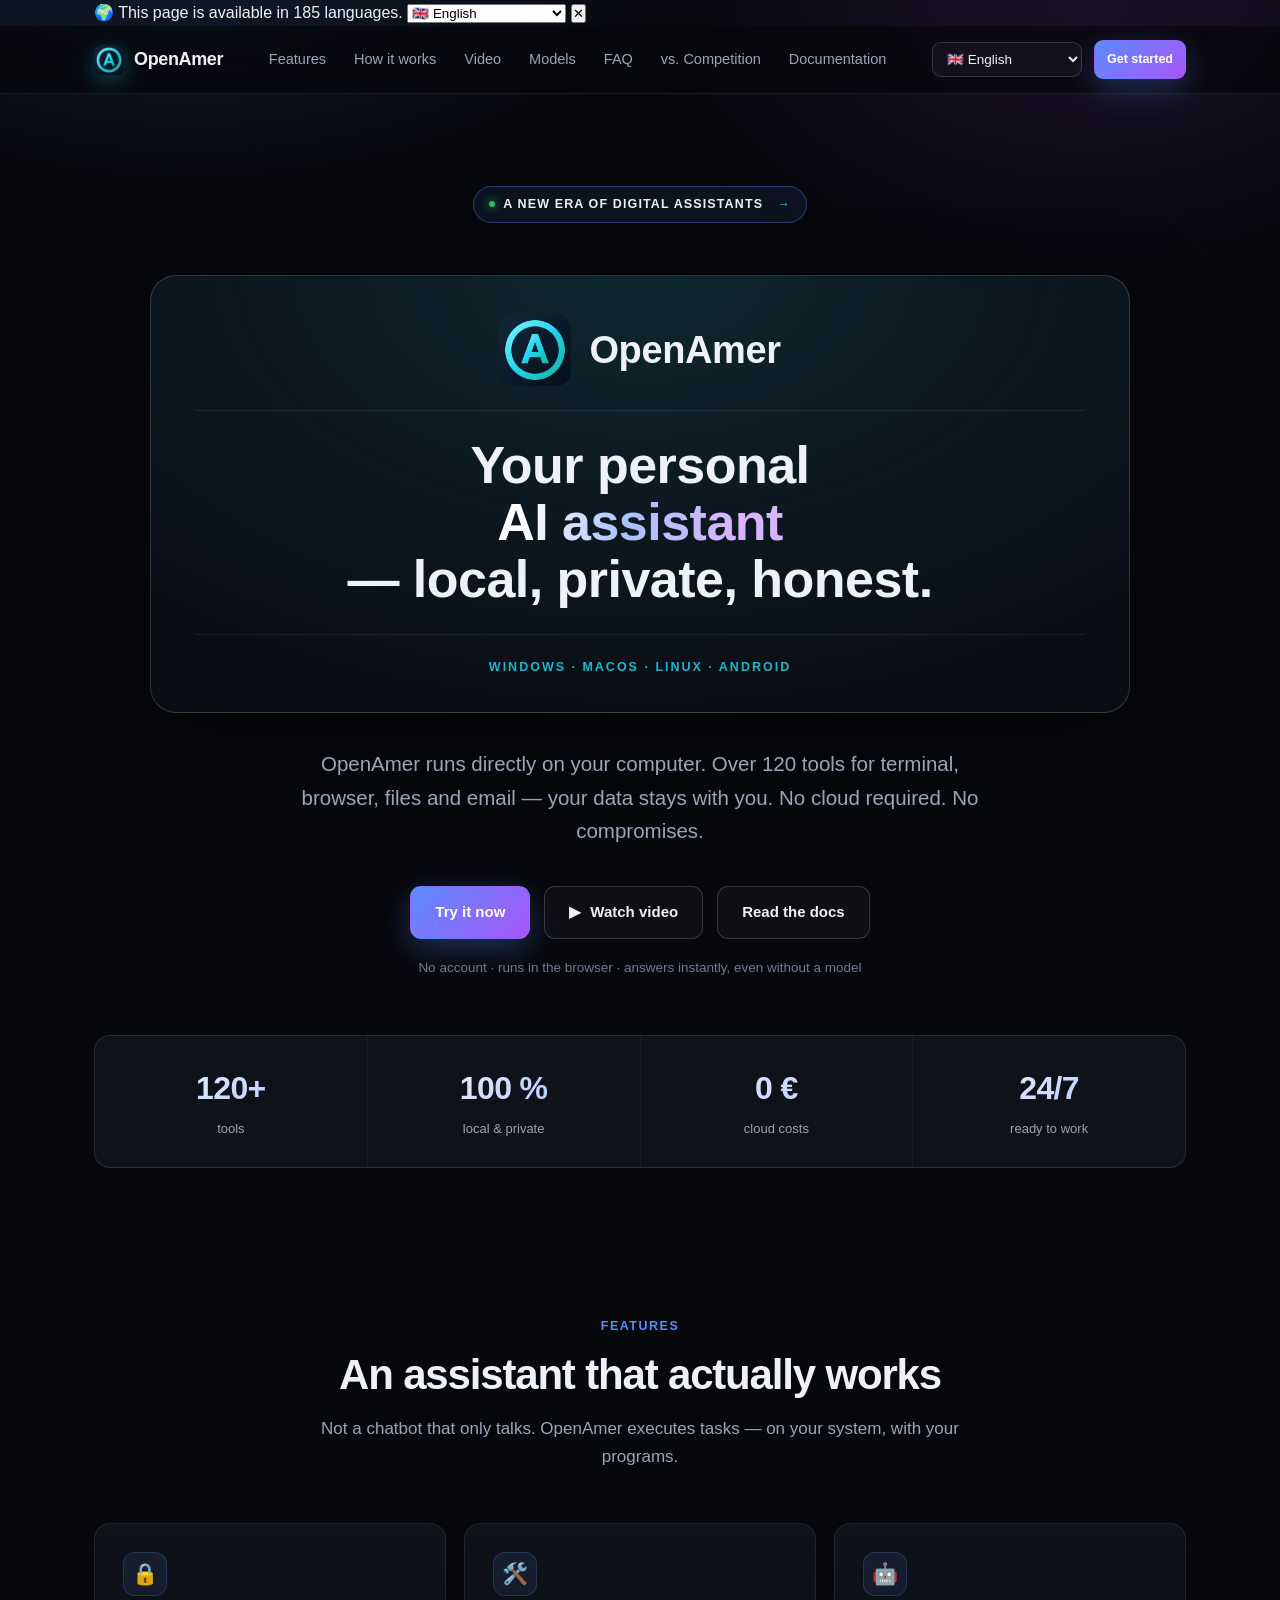
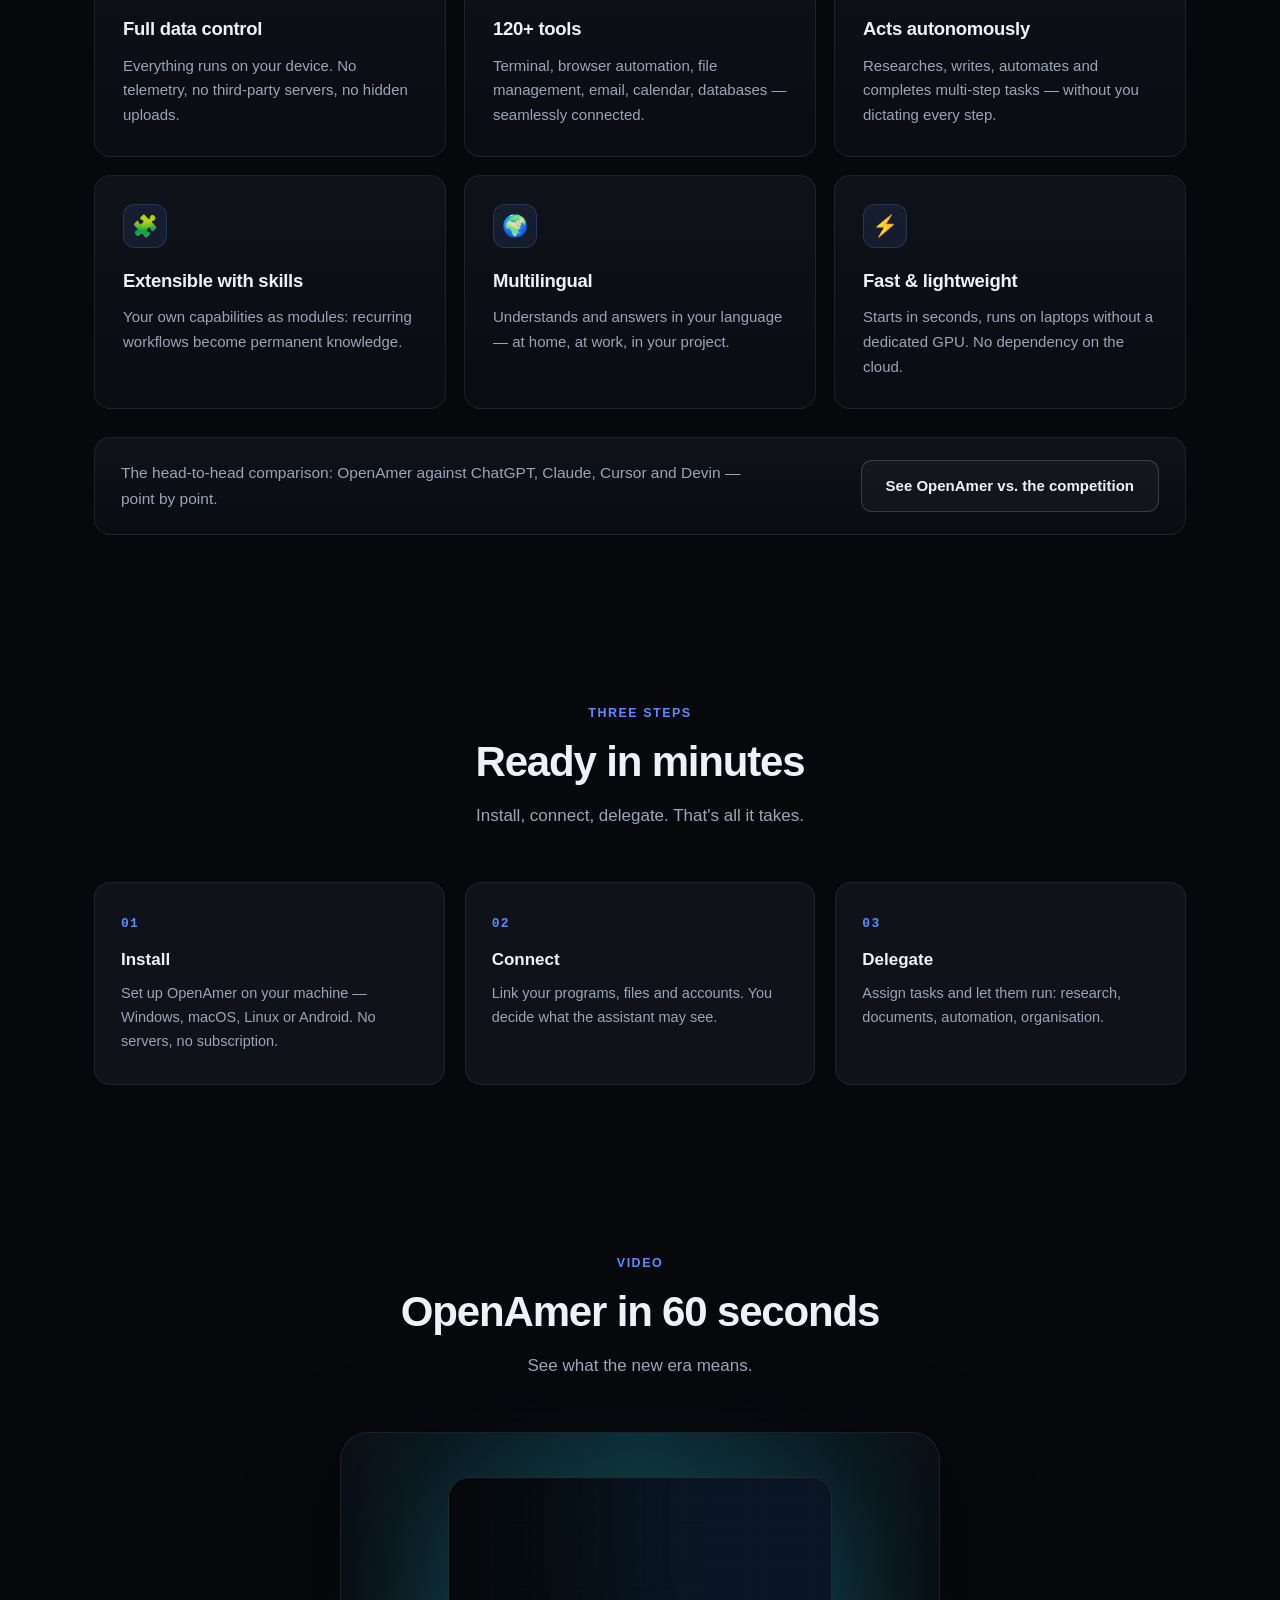
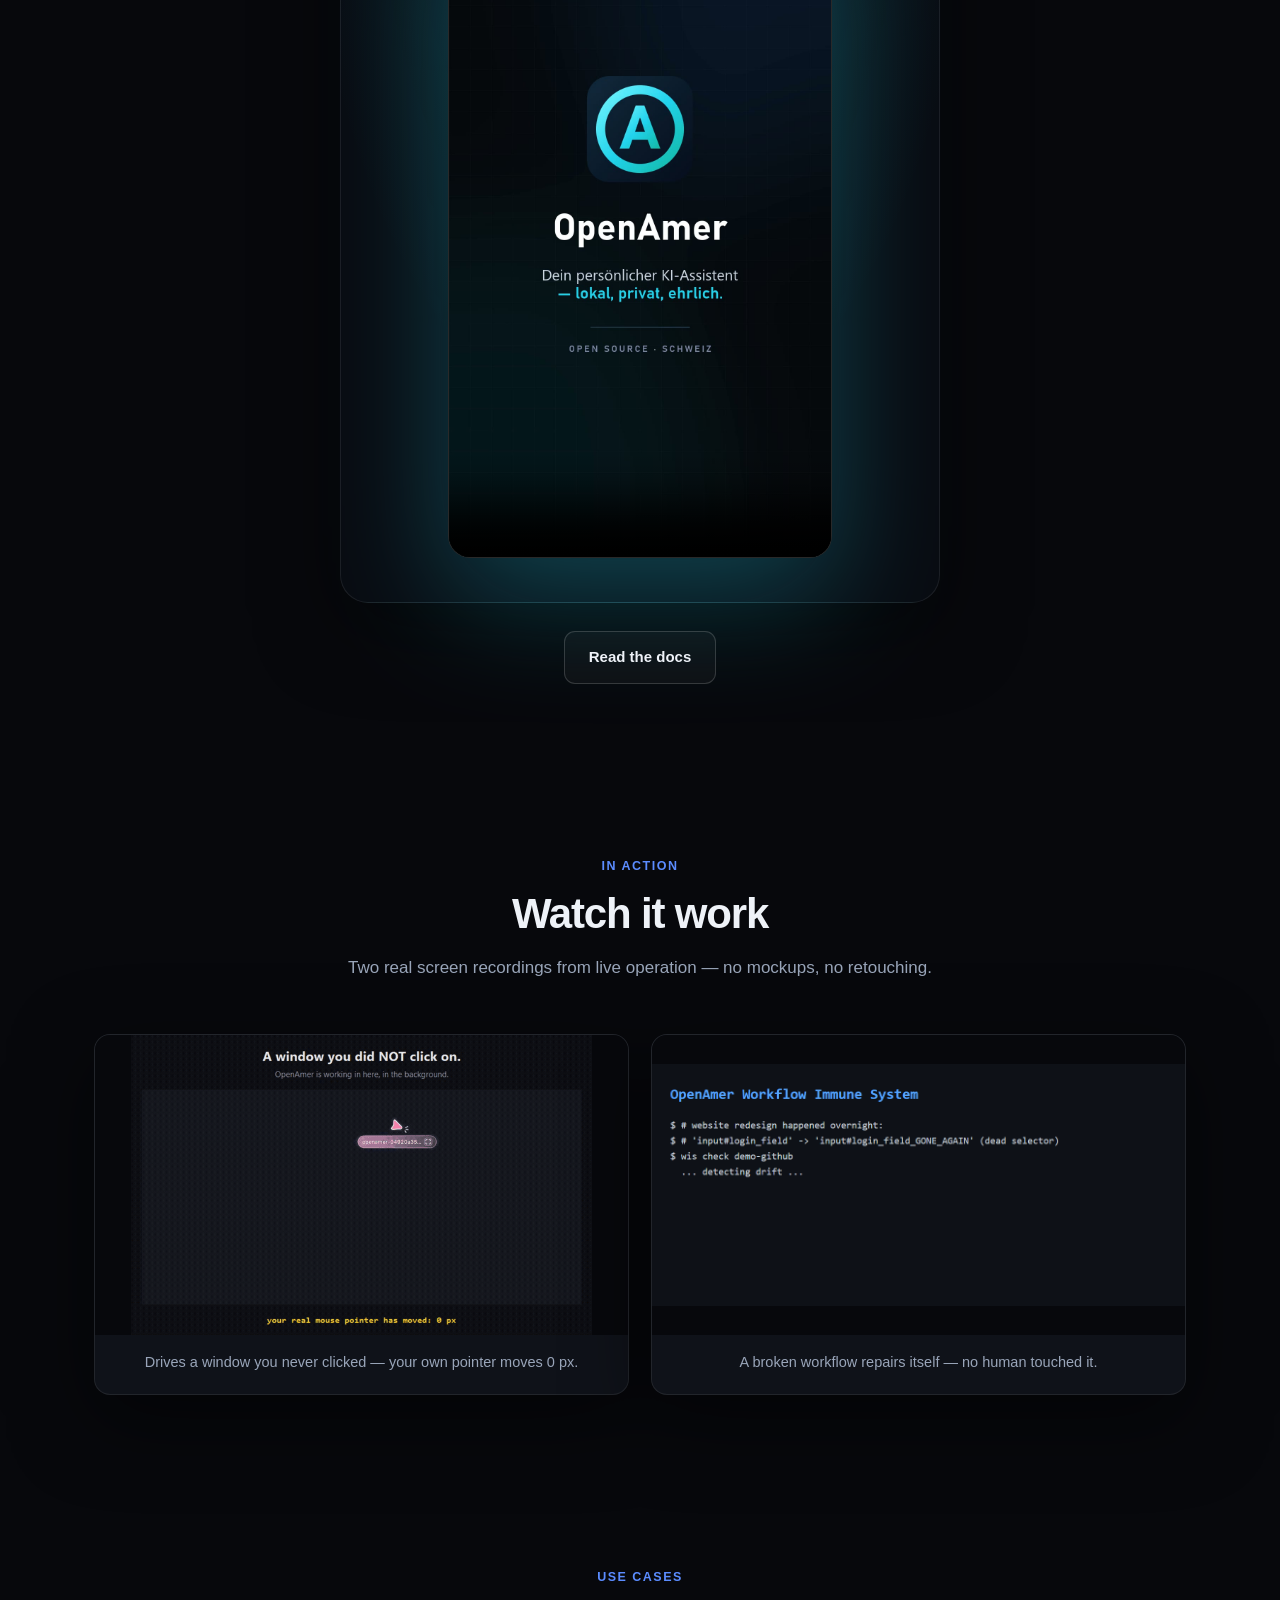
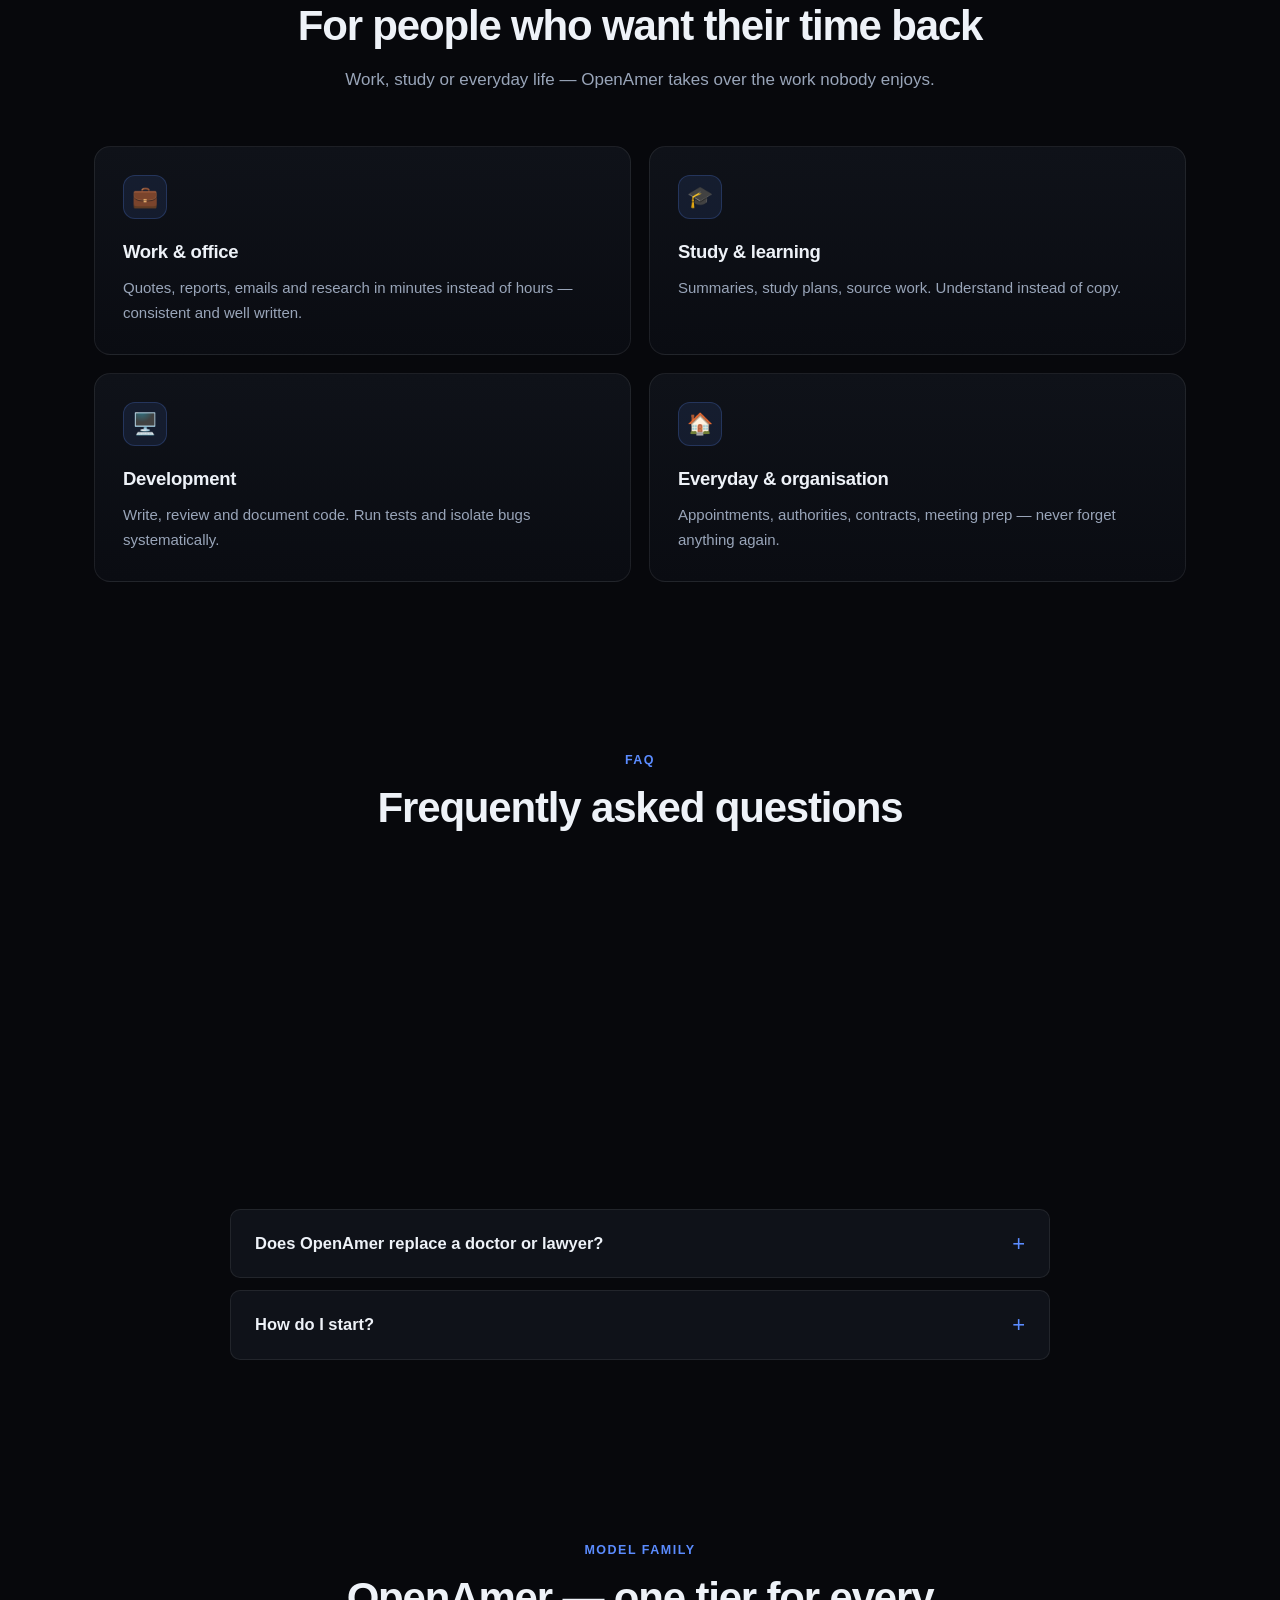
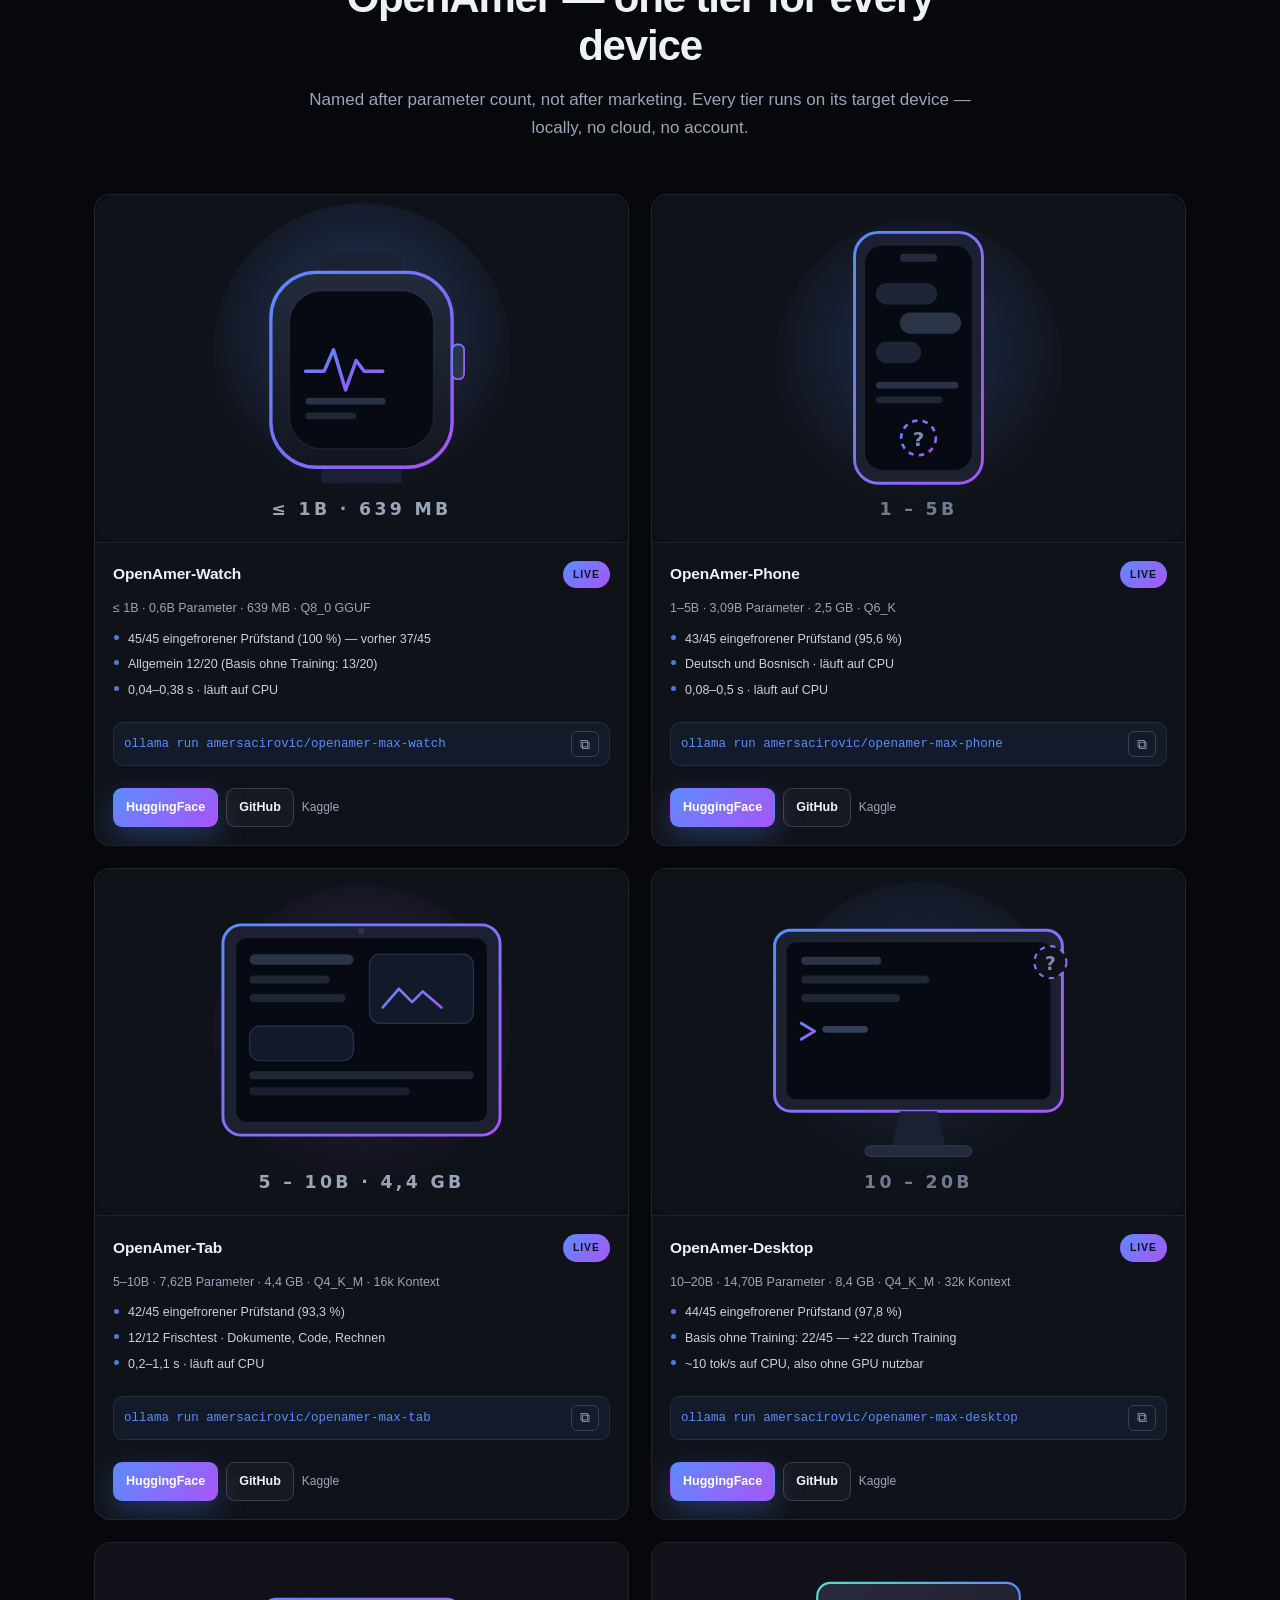
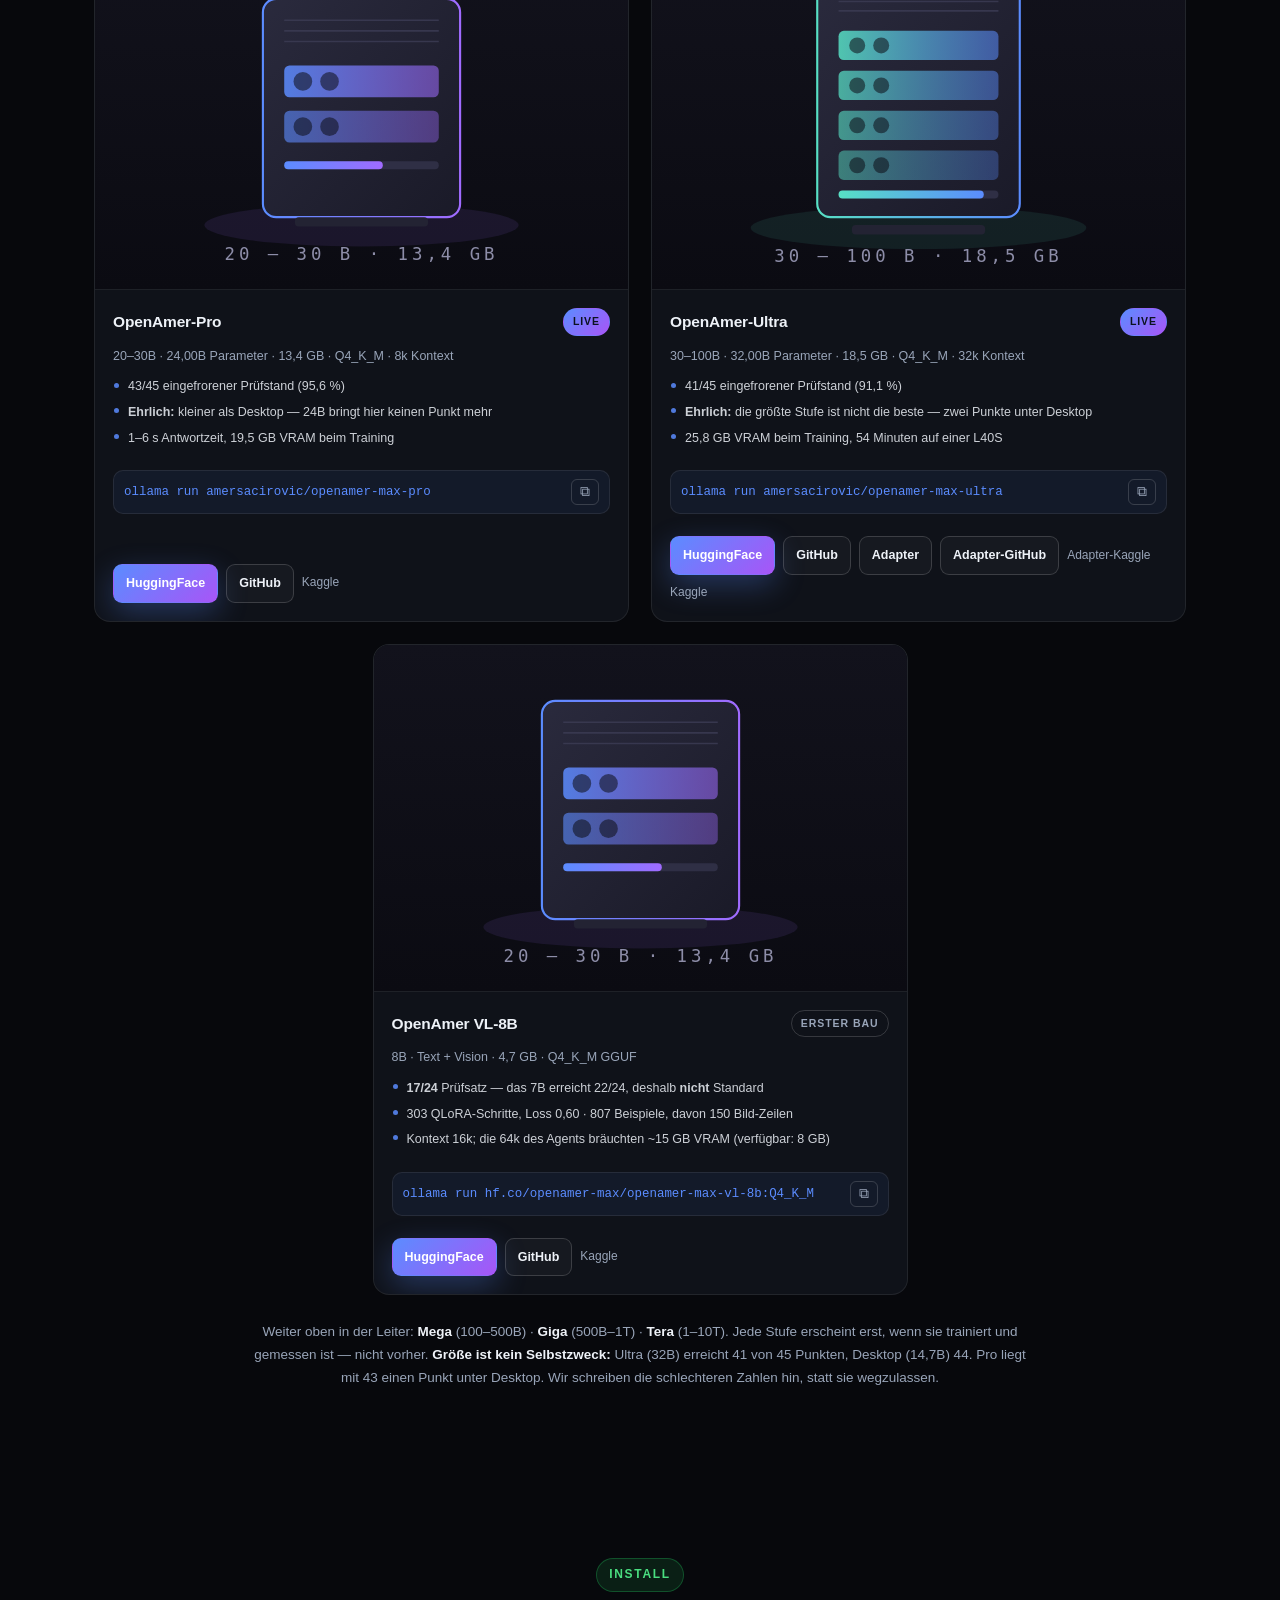
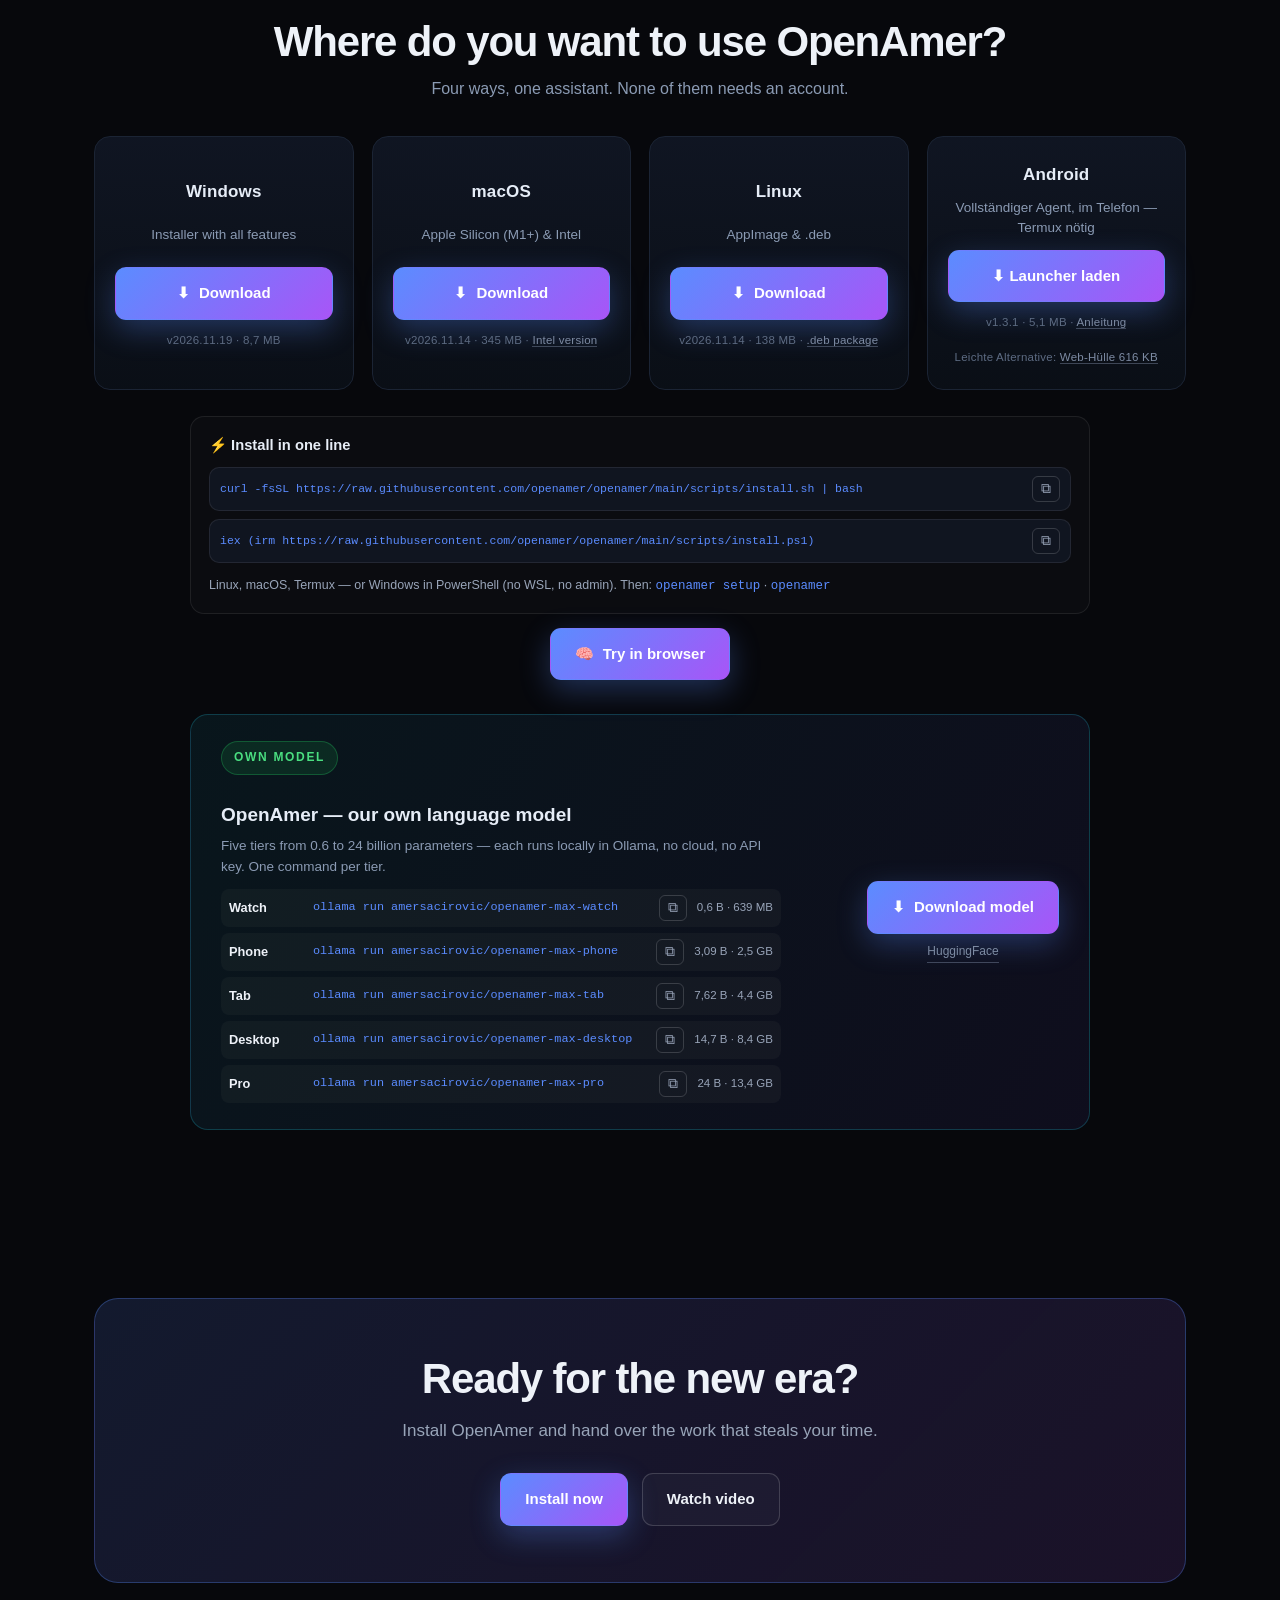
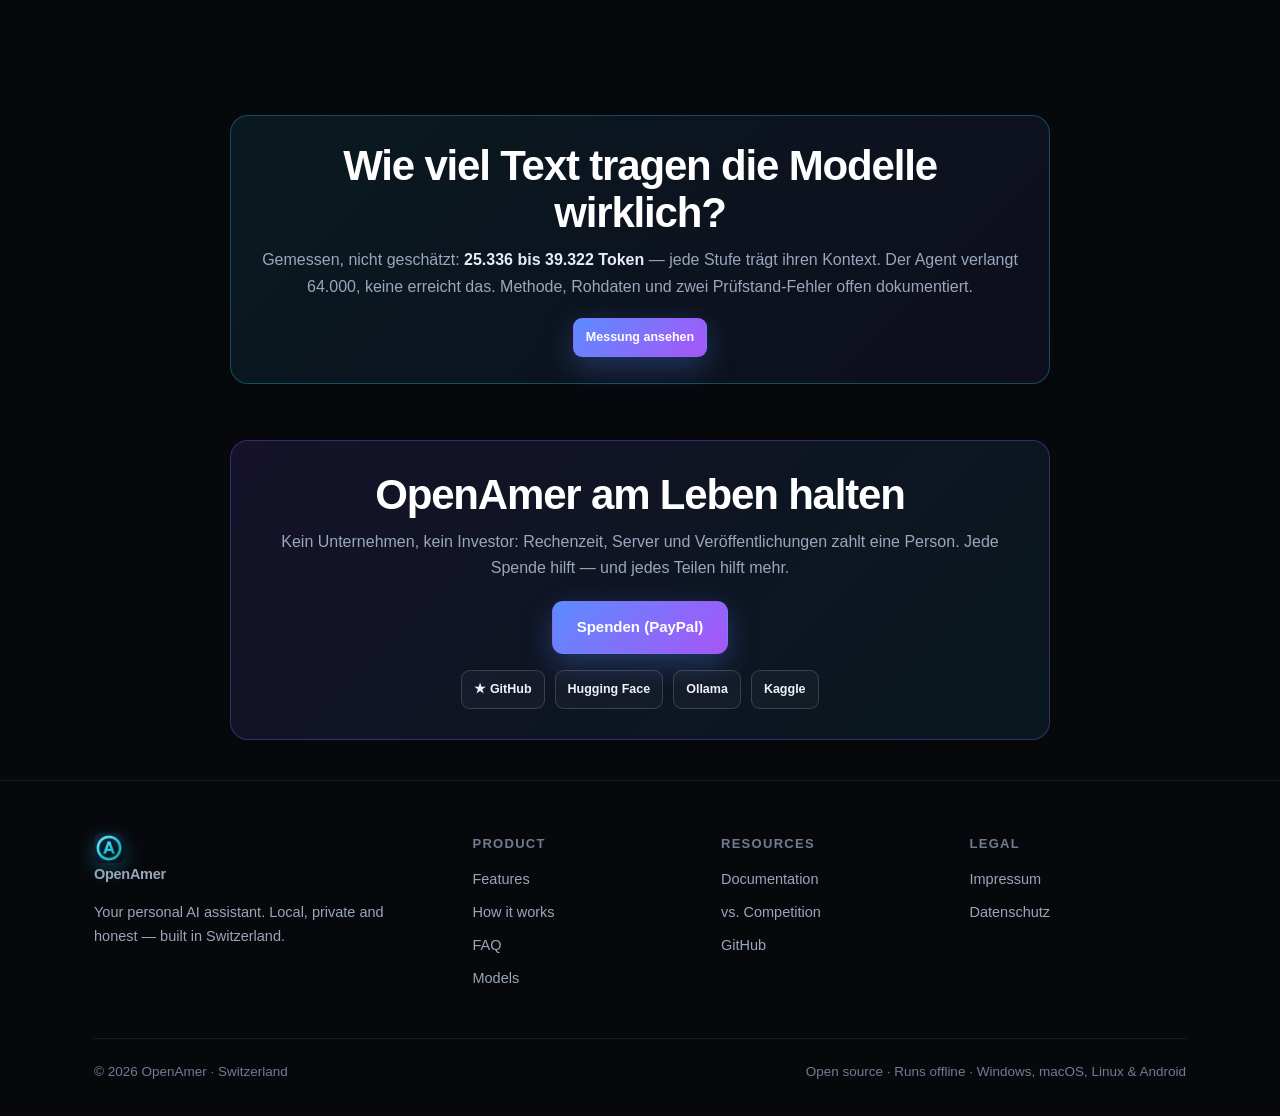
==== index.html @ c3c30798 "feat(i18n): language banner + more translations Banner: reads navigator.language and offers the page" ====
<!DOCTYPE html>

<html lang="de" dir="ltr">

<head>

<meta charset="UTF-8">

<script>document.documentElement.className += " js";</script>

<meta name="viewport" content="width=device-width, initial-scale=1">

<title>OpenAmer — Dein persönlicher KI-Assistent. Lokal. Privat. Ehrlich.</title>

<meta name="description" content="OpenAmer ist der persönliche KI-Assistent, der direkt auf deinem Computer läuft. Über 120 Werkzeuge, volle Datenkontrolle, keine Cloud-Pflicht. Windows, macOS, Linux und Android.">

<meta name="theme-color" content="#07080c">

<link rel="canonical" href="https://openamer-max.github.io/">

<link rel="alternate" hreflang="de" href="https://openamer-max.github.io/?lang=de">

<link rel="alternate" hreflang="en" href="https://openamer-max.github.io/?lang=en">

<link rel="alternate" hreflang="es" href="https://openamer-max.github.io/?lang=es">

<link rel="alternate" hreflang="fr" href="https://openamer-max.github.io/?lang=fr">

<link rel="alternate" hreflang="it" href="https://openamer-max.github.io/?lang=it">

<link rel="alternate" hreflang="pt" href="https://openamer-max.github.io/?lang=pt">

<link rel="alternate" hreflang="ru" href="https://openamer-max.github.io/?lang=ru">

<link rel="alternate" hreflang="ar" href="https://openamer-max.github.io/?lang=ar">

<link rel="alternate" hreflang="zh" href="https://openamer-max.github.io/?lang=zh">

<link rel="alternate" hreflang="tr" href="https://openamer-max.github.io/?lang=tr">

<link rel="alternate" hreflang="bs" href="https://openamer-max.github.io/?lang=bs">

<link rel="alternate" hreflang="sq" href="https://openamer-max.github.io/?lang=sq">

<link rel="alternate" hreflang="x-default" href="https://openamer-max.github.io/">

<link rel="stylesheet" href="/assets/style.css?v=20261112i">

<link rel="icon" href="/assets/favicon.ico" sizes="48x48">
<link rel="icon" href="/assets/favicon.png" type="image/png" sizes="64x64">
<link rel="apple-touch-icon" href="/assets/logo.png">

<meta property="og:type" content="website">

<meta property="og:locale" content="de_CH">

<meta property="og:site_name" content="OpenAmer">

<meta property="og:title" content="OpenAmer — Dein persönlicher KI-Assistent. Lokal. Privat. Ehrlich.">

<meta property="og:description" content="Der KI-Assistent, der auf deinem Computer läuft. 120+ Werkzeuge, volle Datenkontrolle, keine Cloud-Pflicht.">

<meta property="og:url" content="https://openamer-max.github.io/">

<meta name="twitter:card" content="summary_large_image">
<meta property="og:image" content="https://openamer-max.github.io/assets/og-image.png">
<meta property="og:image:width" content="1200">
<meta property="og:image:height" content="630">
<meta property="og:image:alt" content="OpenAmer — lokaler KI-Assistent. Lokal, privat, ehrlich.">
<meta name="twitter:image" content="https://openamer-max.github.io/assets/og-image.png">

<script type="application/ld+json">

{

  "@context": "https://schema.org",

  "@type": "SoftwareApplication",

  "name": "OpenAmer",

  "applicationCategory": "BusinessApplication",

  "operatingSystem": "Windows, macOS, Linux, Android",

  "description": "Persönlicher KI-Assistent, der lokal auf dem eigenen Computer läuft. Über 120 Werkzeuge, volle Datenkontrolle.",

  "url": "https://openamer-max.github.io/",

  "inLanguage": ["de","en","es","fr","it","pt","ru","ar","zh","tr","bs","sq","pl","id","hi","ja"],

  "author": { "@type": "Person", "name": "OpenAmer" },

  "offers": { "@type": "Offer", "price": "0", "priceCurrency": "CHF" }

}

</script>

<noscript><style>.reveal{opacity:1 !important;transform:none !important}
/* === Sprach-Banner: jeder Besucher findet seine Sprache === */
.lang-banner{position:relative;z-index:60;background:linear-gradient(90deg,#062b3a,#0b3b4d 55%,#12384a);
  border-bottom:1px solid rgba(34,211,238,.35)}
.lang-banner[hidden]{display:none}
.lang-banner-in{display:flex;align-items:center;gap:14px;padding:11px 0;font-size:14px;flex-wrap:wrap}
.lang-ico{font-size:18px;line-height:1}
.lang-txt{color:#cfe9f5;flex:1;min-width:200px}
.lang-quick{background:rgba(3,20,30,.85);color:#8be9fd;border:1px solid rgba(34,211,238,.45);
  border-radius:8px;padding:7px 12px;font-size:14px;font-family:inherit;max-width:280px}
.lang-quick:focus{outline:2px solid #22d3ee;outline-offset:1px}
.lang-x{background:transparent;border:none;color:#7fa8bd;font-size:16px;cursor:pointer;padding:4px 8px;line-height:1}
.lang-x:hover{color:#fff}
@media (max-width:640px){.lang-banner-in{font-size:13px;gap:9px}.lang-quick{max-width:100%;width:100%}}
</style></noscript>
</head>

<body>
<div class="lang-banner" id="langBanner" hidden>
  <div class="wrap lang-banner-in">
    <span class="lang-ico">🌍</span>
    <span class="lang-txt" id="langTxt">This page is available in 185 languages.</span>
    <select id="langQuick" class="lang-quick" aria-label="Sprache / Language"></select>
    <button class="lang-x" id="langX" type="button" aria-label="Schließen">✕</button>
  </div>
</div>





<nav class="nav">

  <div class="nav-inner">

    <a class="brand" href="/"><img class="brand-mark" src="/assets/logo.png" width="30" height="30" alt="" decoding="async"><span>OpenAmer</span></a>

    <div class="nav-links">

      <a href="#funktionen" data-i18n="nav_features">Funktionen</a>

      <a href="#ablauf" data-i18n="nav_how">So funktioniert's</a>

      <a href="#video" data-i18n="nav_video">Video</a>

        <a href="#modelle" data-i18n="nav_models">Modelle</a>

      <a href="#faq" data-i18n="nav_faq">FAQ</a>

      <a href="https://github.com/openamer-max/openamer#-openamer-vs-the-competition" target="_blank" rel="noopener" data-i18n="nav_vs">vs. Konkurrenz</a>

      <a href="https://github.com/openamer-max/openamer" target="_blank" rel="noopener" data-i18n="nav_docs">Dokumentation</a>

    </div>

    <div class="nav-cta">

      <select id="langSel" aria-label="Sprache / Language" class="lang-sel">
        <option value="ar">🇸🇦 العربية</option>
        <option value="bs">🇧🇦 Bosanski</option>
        <option value="cs">🇨🇿 Čeština</option>
        <option value="de">🇩🇪 Deutsch</option>
        <option value="en">🇬🇧 English</option>
        <option value="es">🇪🇸 Español</option>
        <option value="fr">🇫🇷 Français</option>
        <option value="hi">🇮🇳 हिन्दी</option>
        <option value="hu">🇭🇺 Magyar</option>
        <option value="id">🇮🇩 Bahasa Indonesia</option>
        <option value="it">🇮🇹 Italiano</option>
        <option value="ja">🇯🇵 日本語</option>
        <option value="ko">🇰🇷 한국어</option>
        <option value="nl">🇳🇱 Nederlands</option>
        <option value="pl">🇵🇱 Polski</option>
        <option value="pt">🇵🇹 Português</option>
        <option value="ro">🇷🇴 Română</option>
        <option value="ru">🇷🇺 Русский</option>
        <option value="sq">🇦🇱 Shqip</option>
        <option value="sv">🇸🇪 Svenska</option>
        <option value="th">🇹🇭 ไทย</option>
        <option value="tr">🇹🇷 Türkçe</option>
        <option value="uk">🇺🇦 Українська</option>
        <option value="vi">🇻🇳 Tiếng Việt</option>
        <option value="zh">🇨🇳 简体中文</option>

        <option value="aa">🌐 Afaraf</option>
        <option value="ab">🌐 Аҧсуа</option>
        <option value="ae">🌐 Avesta</option>
        <option value="af">🇿🇦 Afrikaans</option>
        <option value="ak">🌐 Akan</option>
        <option value="am">🇪🇹 አማርኛ</option>
        <option value="an">🌐 Aragonés</option>
        <option value="as">🌐 অসমীয়া</option>
        <option value="av">🌐 Авар</option>
        <option value="ay">🌐 Aymar aru</option>
        <option value="az">🇦🇿 Azərbaycan</option>
        <option value="ba">🌐 Башҡортса</option>
        <option value="be">🇧🇾 Беларуская</option>
        <option value="bg">🇧🇬 Български</option>
        <option value="bh">🌐 भोजपुरी</option>
        <option value="bi">🌐 Bislama</option>
        <option value="bm">🌐 Bamanankan</option>
        <option value="bn">🇧🇩 বাংলা</option>
        <option value="bo">🌐 བོད་སྐད</option>
        <option value="br">🌐 Brezhoneg</option>
        <option value="ca">🇦🇩 Català</option>
        <option value="ce">🌐 Нохчийн</option>
        <option value="ch">🌐 Chamoru</option>
        <option value="co">🌐 Corsu</option>
        <option value="cr">🌐 Cree</option>
        <option value="cu">🌐 Словѣньскъ</option>
        <option value="cv">🌐 Чӑвашла</option>
        <option value="cy">🇬🇧 Cymraeg</option>
        <option value="da">🇩🇰 Dansk</option>
        <option value="dv">🌐 ދިވެހި</option>
        <option value="dz">🌐 རྫོང་ཁ</option>
        <option value="ee">🌐 Eʋegbe</option>
        <option value="el">🇬🇷 Ελληνικά</option>
        <option value="eo">🌍 Esperanto</option>
        <option value="et">🇪🇪 Eesti</option>
        <option value="eu">🇪🇸 Euskara</option>
        <option value="fa">🇮🇷 فارسی</option>
        <option value="ff">🌐 Fulfulde</option>
        <option value="fi">🇫🇮 Suomi</option>
        <option value="fj">🌐 Na Vosa Vakaviti</option>
        <option value="fo">🌐 Føroyskt</option>
        <option value="fy">🌐 Frysk</option>
        <option value="ga">🇮🇪 Gaeilge</option>
        <option value="gd">🇬🇧 Gàidhlig</option>
        <option value="gl">🇪🇸 Galego</option>
        <option value="gn">🌐 Avañe'ẽ</option>
        <option value="gu">🇮🇳 ગુજરાતી</option>
        <option value="gv">🌐 Manx</option>
        <option value="ha">🇳🇬 Hausa</option>
        <option value="he">🇮🇱 עברית</option>
        <option value="ho">🌐 Hiri Motu</option>
        <option value="hr">🇭🇷 Hrvatski</option>
        <option value="ht">🌐 Kreyòl ayisyen</option>
        <option value="hy">🇦🇲 Հայերեն</option>
        <option value="hz">🌐 Otjiherero</option>
        <option value="ia">🌐 Interlingua</option>
        <option value="ie">🌐 Interlingue</option>
        <option value="ig">🇳🇬 Igbo</option>
        <option value="ii">🌐 Sichuan Yi</option>
        <option value="ik">🌐 Inupiaq</option>
        <option value="io">🌐 Ido</option>
        <option value="is">🇮🇸 Íslenska</option>
        <option value="iu">🌐 ᐃᓄᒃᑎᑐᑦ</option>
        <option value="jv">🇮🇩 Basa Jawa</option>
        <option value="ka">🇬🇪 ქართული</option>
        <option value="kg">🌐 Kikongo</option>
        <option value="ki">🌐 Gĩkũyũ</option>
        <option value="kj">🌐 Kuanyama</option>
        <option value="kk">🇰🇿 Қазақша</option>
        <option value="kl">🌐 Kalaallisut</option>
        <option value="km">🇰🇭 ខ្មែរ</option>
        <option value="kn">🌐 ಕನ್ನಡ</option>
        <option value="kr">🌐 Kanuri</option>
        <option value="ks">🌐 کٲشُر</option>
        <option value="ku">🇮🇶 Kurdî</option>
        <option value="kv">🌐 Komi</option>
        <option value="kw">🌐 Cornish</option>
        <option value="ky">🇰🇬 Кыргызча</option>
        <option value="la">🏛️ Latina</option>
        <option value="lb">🇱🇺 Lëtzebuergesch</option>
        <option value="lg">🌐 Luganda</option>
        <option value="li">🌐 Limburgish</option>
        <option value="ln">🌐 Lingála</option>
        <option value="lo">🇱🇦 ລາວ</option>
        <option value="lt">🇱🇹 Lietuvių</option>
        <option value="lu">🌐 Tshiluba</option>
        <option value="lv">🇱🇻 Latviešu</option>
        <option value="mg">🌐 Malagasy</option>
        <option value="mh">🌐 Kajin M̧ajeļ</option>
        <option value="mi">🌐 Te Reo Māori</option>
        <option value="mk">🇲🇰 Македонски</option>
        <option value="ml">🌐 മലയാളം</option>
        <option value="mn">🇲🇳 Монгол</option>
        <option value="mr">🇮🇳 मराठी</option>
        <option value="ms">🇲🇾 Bahasa Melayu</option>
        <option value="mt">🇲🇹 Malti</option>
        <option value="my">🇲🇲 မြန်မာ</option>
        <option value="na">🌐 Dorerin Naoero</option>
        <option value="nb">🇳🇴 Norwegian Bokmal</option>
        <option value="nd">🌐 isiNdebele</option>
        <option value="ne">🇳🇵 नेपाली</option>
        <option value="ng">🌐 Ndonga</option>
        <option value="nn">🇳🇴 Norwegian Nynorsk</option>
        <option value="no">🇳🇴 Norsk</option>
        <option value="nr">🌐 isiNdebele</option>
        <option value="nv">🌐 Diné bizaad</option>
        <option value="ny">🌐 Chichewa</option>
        <option value="oc">🌐 Occitan</option>
        <option value="oj">🌐 Anishinaabemowin</option>
        <option value="om">🌐 Afaan Oromoo</option>
        <option value="or">🌐 ଓଡ଼ିଆ</option>
        <option value="os">🌐 Ирон</option>
        <option value="pa">🇮🇳 ਪੰਜਾਬੀ</option>
        <option value="pi">🌐 पालि</option>
        <option value="ps">🇦🇫 پښتو</option>
        <option value="qu">🌐 Runa Simi</option>
        <option value="rm">🌐 Rumantsch</option>
        <option value="rn">🌐 Ikirundi</option>
        <option value="rw">🌐 Ikinyarwanda</option>
        <option value="sa">🌐 संस्कृतम्</option>
        <option value="sc">🌐 Sardu</option>
        <option value="sd">🇵🇰 سنڌي</option>
        <option value="se">🌐 Davvisámegiella</option>
        <option value="sg">🌐 Sängö</option>
        <option value="si">🇱🇰 සිංහල</option>
        <option value="sk">🇸🇰 Slovenčina</option>
        <option value="sl">🇸🇮 Slovenščina</option>
        <option value="sm">🌐 Gagana Samoa</option>
        <option value="sn">🌐 chiShona</option>
        <option value="so">🇸🇴 Soomaali</option>
        <option value="sr">🇷🇸 Српски</option>
        <option value="ss">🌐 siSwati</option>
        <option value="st">🇱🇸 Sesotho</option>
        <option value="su">🇮🇩 Basa Sunda</option>
        <option value="sw">🇰🇪 Kiswahili</option>
        <option value="ta">🇮🇳 தமிழ்</option>
        <option value="te">🇮🇳 తెలుగు</option>
        <option value="tg">🇹🇯 Тоҷикӣ</option>
        <option value="ti">🇪🇹 ትግርኛ</option>
        <option value="tk">🌐 Türkmençe</option>
        <option value="tl">🇵🇭 Tagalog</option>
        <option value="tn">🇧🇼 Setswana</option>
        <option value="to">🌐 Lea faka-Tonga</option>
        <option value="ts">🇿🇦 Xitsonga</option>
        <option value="tt">🌐 Татарча</option>
        <option value="tw">🌐 Twi</option>
        <option value="ty">🌐 Reo Tahiti</option>
        <option value="ug">🌐 ئۇيغۇرچە</option>
        <option value="ur">🇵🇰 اردو</option>
        <option value="uz">🇺🇿 Oʻzbekcha</option>
        <option value="ve">🌐 Tshivenḓa</option>
        <option value="vo">🌐 Volapük</option>
        <option value="wa">🌐 Walon</option>
        <option value="wo">🌐 Wolof</option>
        <option value="xh">🇿🇦 isiXhosa</option>
        <option value="yi">✡️ ייִדיש</option>
        <option value="yo">🇳🇬 Yorùbá</option>
        <option value="za">🌐 Vahcuengh</option>
        <option value="zh-hant">🌐 繁體中文</option>
        <option value="zu">🇿🇦 isiZulu</option>
      </select>

      <a class="btn btn-primary btn-sm" href="https://github.com/openamer-max/openamer#-install-in-one-line" target="_blank" rel="noopener" data-i18n="nav_start">Jetzt starten</a>

    </div>

  </div>

</nav>



<header class="hero">

  <div class="wrap">

    <a class="badge badge-link" href="/app/" title="OpenAmer live testen"><span class="dot"></span> <span data-i18n="badge">Neue Ära der digitalen Assistenten</span><span class="badge-arrow" aria-hidden="true">→</span></a>

    <div class="hero-banner">
      <div class="banner-lockup">
        <img class="banner-logo" src="/assets/logo.png" width="66" height="66" alt="OpenAmer Logo" decoding="async">
        <span class="banner-word">OpenAmer</span>
      </div>
      <h1><span data-i18n="t1">Dein persönlicher</span><br><span class="grad" data-i18n="t2">KI-Assistent</span><br><span data-i18n="t3">— lokal, privat, ehrlich.</span></h1>
      <div class="banner-platforms">Windows · macOS · Linux · Android</div>
    </div>

    <p class="hero-sub" data-i18n="sub">OpenAmer läuft direkt auf deinem Computer. Über 120 Werkzeuge für Terminal, Browser, Dateien und E-Mail — deine Daten bleiben bei dir. Keine Cloud-Pflicht. Keine Kompromisse.</p>

    <div class="hero-actions">

      <a class="btn btn-primary" href="https://openamer-max.github.io/app/" data-i18n="btn_test">Jetzt testen</a>

      <a class="btn btn-ghost" href="#video">▶ <span data-i18n="btn_video">Video ansehen</span></a>

      <a class="btn btn-ghost" href="https://github.com/openamer-max/openamer" target="_blank" rel="noopener" data-i18n="btn_docs">Dokumentation lesen</a>

    </div>

    <p class="hero-note" data-i18n="test_note">Kein Konto · läuft im Browser · antwortet sofort, auch ohne Modell</p>


    <div class="stats">

      <div class="stat"><b>120+</b><span data-i18n="st1">Werkzeuge</span></div>

      <div class="stat"><b>100 %</b><span data-i18n="st2">lokal &amp; privat</span></div>

      <div class="stat"><b>0 €</b><span data-i18n="st3">Cloud-Kosten</span></div>

      <div class="stat"><b>24/7</b><span data-i18n="st4">einsatzbereit</span></div>

    </div>

  </div>

</header>



<section id="funktionen">

  <div class="wrap">

    <div class="section-head reveal">

      <div class="eyebrow" data-i18n="fe_eyebrow">Funktionen</div>

      <h2 data-i18n="fe_title">Ein Assistent, der wirklich arbeitet</h2>

      <p data-i18n="fe_sub">Kein Chatbot, der nur redet. OpenAmer führt Aufgaben aus — auf deinem System, mit deinen Programmen.</p>

    </div>

    <div class="grid grid-3">

      <div class="card reveal"><div class="card-ico">🔒</div><h3 data-i18n="f1t">Volle Datenkontrolle</h3><p data-i18n="f1d">Alles läuft auf deinem Gerät. Keine Telemetrie, keine fremden Server, keine versteckten Uploads.</p></div>

      <div class="card reveal"><div class="card-ico">🛠️</div><h3 data-i18n="f2t">120+ Werkzeuge</h3><p data-i18n="f2d">Terminal, Browser-Automation, Dateiverwaltung, E-Mail, Kalender, Datenbanken — nahtlos verbunden.</p></div>

      <div class="card reveal"><div class="card-ico">🤖</div><h3 data-i18n="f3t">Handelt selbstständig</h3><p data-i18n="f3d">Recherchiert, schreibt, automatisiert und erledigt mehrstufige Aufgaben — ohne dass du jeden Schritt vorgibst.</p></div>

      <div class="card reveal"><div class="card-ico">🧩</div><h3 data-i18n="f4t">Erweiterbar mit Skills</h3><p data-i18n="f4d">Eigene Fähigkeiten als Module: wiederkehrende Abläufe werden zu dauerhaftem Können.</p></div>

      <div class="card reveal"><div class="card-ico">🌍</div><h3 data-i18n="f5t">Deutsch &amp; mehrsprachig</h3><p data-i18n="f5d">Versteht und antwortet in deiner Sprache — im Alltag, im Beruf, im Projekt.</p></div>

      <div class="card reveal"><div class="card-ico">⚡</div><h3 data-i18n="f6t">Schnell &amp; schlank</h3><p data-i18n="f6d">Startet in Sekunden, läuft auch auf Laptops ohne dedizierte GPU. Keine Abhängigkeit von der Cloud.</p></div>

    </div>

    <div class="compare-band reveal">

      <p data-i18n="cmp_text">Der direkte Vergleich: OpenAmer gegen ChatGPT, Claude, Cursor und Devin — Punkt für Punkt.</p>

      <a class="btn btn-ghost" href="https://github.com/openamer-max/openamer#-openamer-vs-the-competition" target="_blank" rel="noopener" data-i18n="cmp_btn">OpenAmer vs. Konkurrenz ansehen</a>

    </div>

  </div>

</section>



<section id="ablauf">

  <div class="wrap">

    <div class="section-head reveal">

      <div class="eyebrow" data-i18n="how_eyebrow">In drei Schritten</div>

      <h2 data-i18n="how_title">In wenigen Minuten einsatzbereit</h2>

      <p data-i18n="how_sub">Installieren, verbinden, delegieren. Mehr braucht es nicht.</p>

    </div>

    <div class="steps">

      <div class="step reveal"><h3 data-i18n="s1t">Installieren</h3><p data-i18n="s1d">OpenAmer auf deinem Rechner einrichten — Windows, macOS, Linux oder Android. Keine Server, kein Abo.</p></div>

      <div class="step reveal"><h3 data-i18n="s2t">Verbinden</h3><p data-i18n="s2d">Deine Programme, Dateien und Konten anbinden. Du entscheidest, was der Assistent sehen darf.</p></div>

      <div class="step reveal"><h3 data-i18n="s3t">Delegieren</h3><p data-i18n="s3d">Aufgaben stellen und ausführen lassen: Recherche, Dokumente, Automatisierung, Organisation.</p></div>

    </div>

  </div>

</section>



<section id="video" class="video-section">

  <div class="wrap">

    <div class="section-head reveal">

      <div class="eyebrow" data-i18n="v_eyebrow">Video</div>

      <h2 data-i18n="v_title">OpenAmer in 60 Sekunden</h2>

      <p data-i18n="v_sub">Sieh selbst, was die neue Ära bedeutet.</p>

    </div>

    <div class="video-stage reveal">
      <div class="video-frame">

      <video controls preload="metadata" playsinline poster="/assets/video/openamer-promo-poster.jpg">

        <source src="/assets/video/openamer-promo.mp4" type="video/mp4">

      </video>

    </div>
    </div>

    <p style="margin-top:28px"><a class="btn btn-ghost" href="installation.html" data-i18n="btn_docs">Dokumentation lesen</a></p>

  </div>

</section>



<section id="demos" class="demos-section">
  <div class="wrap">
    <div class="section-head reveal">
      <div class="eyebrow" data-i18n="d_eyebrow">In Aktion</div>
      <h2 data-i18n="d_title">Sieh es arbeiten</h2>
      <p data-i18n="d_sub">Zwei echte Bildschirmaufnahmen aus dem Betrieb — keine Mockups, keine Nachbearbeitung.</p>
    </div>
    <div class="demo-grid">
      <figure class="demo-card reveal">
        <picture>
          <source media="(prefers-reduced-motion: reduce)" srcset="/assets/background-computer-use-poster.png">
          <img src="/assets/background-computer-use.gif" alt="OpenAmer tippt in ein Fenster, das nie angeklickt wurde, während der echte Mauszeiger bei 0 px bleibt" loading="lazy" decoding="async" width="760" height="494">
        </picture>
        <figcaption data-i18n="d_c1">Steuert ein Fenster, das du nie angeklickt hast — dein Mauszeiger bewegt sich 0 px.</figcaption>
      </figure>
      <figure class="demo-card reveal">
        <img src="/assets/wis-self-healing-demo.gif" alt="Terminal: ein defekter Workflow repariert sich selbst, ohne Eingriff eines Menschen" loading="lazy" decoding="async" width="1100" height="500">
        <figcaption data-i18n="d_c2">Ein kaputter Workflow repariert sich selbst — ohne dass ein Mensch eingreift.</figcaption>
      </figure>
    </div>
  </div>
</section>


<section>

  <div class="wrap">

    <div class="section-head reveal">

      <div class="eyebrow" data-i18n="u_eyebrow">Anwendungsfälle</div>

      <h2 data-i18n="u_title">Für Menschen, die Zeit zurückgewinnen wollen</h2>

      <p data-i18n="u_sub">Ob Beruf, Studium oder Alltag — OpenAmer übernimmt die Arbeit, die niemand gerne macht.</p>

    </div>

    <div class="grid grid-2">

      <div class="card reveal"><div class="card-ico">💼</div><h3 data-i18n="u1t">Beruf &amp; Büro</h3><p data-i18n="u1d">Angebote, Berichte, E-Mails und Recherchen in Minuten statt Stunden — konsistent und sauber formuliert.</p></div>

      <div class="card reveal"><div class="card-ico">🎓</div><h3 data-i18n="u2t">Studium &amp; Weiterbildung</h3><p data-i18n="u2d">Zusammenfassungen, Lernpläne, Quellenarbeit. Verstehen statt nur abschreiben.</p></div>

      <div class="card reveal"><div class="card-ico">🖥️</div><h3 data-i18n="u3t">Entwicklung</h3><p data-i18n="u3d">Code schreiben, prüfen, dokumentieren. Tests ausführen und Fehler systematisch eingrenzen.</p></div>

      <div class="card reveal"><div class="card-ico">🏠</div><h3 data-i18n="u4t">Alltag &amp; Organisation</h3><p data-i18n="u4d">Termine, Behördenwege, Verträge, Vorbereitung von Gesprächen — nichts mehr vergessen.</p></div>

    </div>

  </div>

</section>



<section id="faq">

  <div class="wrap">

    <div class="section-head reveal">

      <div class="eyebrow" data-i18n="faq_eyebrow">FAQ</div>

      <h2 data-i18n="faq_title">Häufige Fragen</h2>

    </div>

    <div class="faq">

      <details class="reveal"><summary data-i18n="q1">Wo laufen meine Daten?</summary><p data-i18n="a1">Auf deinem Gerät.</p></details>

      <details class="reveal"><summary data-i18n="q2">Brauche ich einen leistungsstarken Computer?</summary><p data-i18n="a2">Für den Assistenten selbst nicht.</p></details>

      <details class="reveal"><summary data-i18n="q3">Ist OpenAmer kostenlos?</summary><p data-i18n="a3">OpenAmer ist Open Source.</p></details>

      <details class="reveal"><summary data-i18n="q4">Kann ich eigene Fähigkeiten hinzufügen?</summary><p data-i18n="a4">Ja.</p></details>

      <details class="reveal"><summary data-i18n="q5">Ersetzt OpenAmer einen Arzt oder Anwalt?</summary><p data-i18n="a5">Nein.</p></details>

      <details class="reveal"><summary data-i18n="q6">Wie starte ich?</summary><p data-i18n="a6">Folge der Dokumentation auf GitHub.</p></details>

    </div>

  </div>

</section>




<section id="modelle">
  <div class="wrap">
    <div class="section-head reveal">
      <div class="eyebrow" data-i18n="mdl_eyebrow">Modellfamilie</div>
      <h2 data-i18n="mdl_title">OpenAmer — eine Stufe für jedes Gerät</h2>
      <p data-i18n="mdl_sub">Benannt nach der Parameterzahl, nicht nach Marketing. Jede Stufe läuft auf ihrem Zielgerät — lokal, ohne Cloud, ohne Konto.</p>
    </div>

    <div class="tiers">
      <article class="tier">
        <div class="tier-art"><img src="/assets/models/watch.svg" alt="OpenAmer-Watch" width="400" height="260" loading="lazy" decoding="async"></div>
        <div class="tier-body">
          <div class="tier-top"><h3>OpenAmer-Watch</h3><span class="tier-state live" data-i18n="mdl_state_live">Live</span></div>
          <p class="tier-meta">≤ 1B · 0,6B Parameter · 639 MB · Q8_0 GGUF</p>
          <ul class="tier-facts"><li>45/45 eingefrorener Prüfstand (100 %) — vorher 37/45</li><li>Allgemein 12/20 (Basis ohne Training: 13/20)</li><li>0,04–0,38 s · läuft auf CPU</li></ul>
          <div class="tier-run"><code>ollama run amersacirovic/openamer-max-watch</code><button class="tier-copy" type="button" data-cmd="ollama run amersacirovic/openamer-max-watch" aria-label="Befehl kopieren" title="Kopieren">⧉</button></div>
          <div class="tier-links"><a class="btn btn-primary btn-sm" href="https://huggingface.co/openamer-max/openamer-max-watch" target="_blank" rel="noopener">HuggingFace</a><a class="btn btn-ghost btn-sm" href="https://github.com/openamer-max/models/releases/tag/watch-v1" target="_blank" rel="noopener">GitHub</a><a class="tier-mini" href="https://www.kaggle.com/datasets/amersacirovic/openamer-max-watch" target="_blank" rel="noopener">Kaggle</a></div>
        </div>
      </article>
      <article class="tier">
        <div class="tier-art"><img src="/assets/models/phone.svg" alt="OpenAmer-Phone" width="400" height="260" loading="lazy" decoding="async"></div>
        <div class="tier-body">
          <div class="tier-top"><h3>OpenAmer-Phone</h3><span class="tier-state live" data-i18n="mdl_state_live">Live</span></div>
          <p class="tier-meta">1–5B · 3,09B Parameter · 2,5 GB · Q6_K</p>
          <ul class="tier-facts"><li>43/45 eingefrorener Prüfstand (95,6 %)</li><li>Deutsch und Bosnisch · läuft auf CPU</li><li>0,08–0,5 s · läuft auf CPU</li></ul>
          <div class="tier-run"><code>ollama run amersacirovic/openamer-max-phone</code><button class="tier-copy" type="button" data-cmd="ollama run amersacirovic/openamer-max-phone" aria-label="Befehl kopieren" title="Kopieren">⧉</button></div>
          <div class="tier-links"><a class="btn btn-primary btn-sm" href="https://huggingface.co/openamer-max/openamer-max-phone" target="_blank" rel="noopener">HuggingFace</a><a class="btn btn-ghost btn-sm" href="https://github.com/openamer-max/models/releases/tag/phone-v1" target="_blank" rel="noopener">GitHub</a><a class="tier-mini" href="https://www.kaggle.com/datasets/amersacirovic/openamer-max-phone" target="_blank" rel="noopener">Kaggle</a></div>
        </div>
      </article>
      <article class="tier">
        <div class="tier-art"><img src="/assets/models/tab.svg" alt="OpenAmer-Tab" width="400" height="260" loading="lazy" decoding="async"></div>
        <div class="tier-body">
          <div class="tier-top"><h3>OpenAmer-Tab</h3><span class="tier-state live" data-i18n="mdl_state_live">Live</span></div>
          <p class="tier-meta">5–10B · 7,62B Parameter · 4,4 GB · Q4_K_M · 16k Kontext</p>
          <ul class="tier-facts"><li>42/45 eingefrorener Prüfstand (93,3 %)</li><li>12/12 Frischtest · Dokumente, Code, Rechnen</li><li>0,2–1,1 s · läuft auf CPU</li></ul>
          <div class="tier-run"><code>ollama run amersacirovic/openamer-max-tab</code><button class="tier-copy" type="button" data-cmd="ollama run amersacirovic/openamer-max-tab" aria-label="Befehl kopieren" title="Kopieren">⧉</button></div>
          <div class="tier-links"><a class="btn btn-primary btn-sm" href="https://huggingface.co/openamer-max/openamer-max-tab" target="_blank" rel="noopener">HuggingFace</a><a class="btn btn-ghost btn-sm" href="https://github.com/openamer-max/models/releases/tag/tab-v1" target="_blank" rel="noopener">GitHub</a><a class="tier-mini" href="https://www.kaggle.com/datasets/amersacirovic/openamer-max-tab" target="_blank" rel="noopener">Kaggle</a></div>
        </div>
      </article>
      <article class="tier">
        <div class="tier-art"><img src="/assets/models/desktop.svg" alt="OpenAmer-Desktop" width="400" height="260" loading="lazy" decoding="async"></div>
        <div class="tier-body">
          <div class="tier-top"><h3>OpenAmer-Desktop</h3><span class="tier-state live" data-i18n="mdl_state_live">Live</span></div>
          <p class="tier-meta">10–20B · 14,70B Parameter · 8,4 GB · Q4_K_M · 32k Kontext</p>
          <ul class="tier-facts"><li>44/45 eingefrorener Prüfstand (97,8 %)</li><li>Basis ohne Training: 22/45 — +22 durch Training</li><li>~10 tok/s auf CPU, also ohne GPU nutzbar</li></ul>
          <div class="tier-run"><code>ollama run amersacirovic/openamer-max-desktop</code><button class="tier-copy" type="button" data-cmd="ollama run amersacirovic/openamer-max-desktop" aria-label="Befehl kopieren" title="Kopieren">⧉</button></div>
          <div class="tier-links"><a class="btn btn-primary btn-sm" href="https://huggingface.co/openamer-max/openamer-max-desktop" target="_blank" rel="noopener">HuggingFace</a><a class="btn btn-ghost btn-sm" href="https://github.com/openamer-max/models/releases/tag/desktop-v1" target="_blank" rel="noopener">GitHub</a><a class="tier-mini" href="https://www.kaggle.com/datasets/amersacirovic/openamer-max-desktop" target="_blank" rel="noopener">Kaggle</a></div>
        </div>
      </article>
      <article class="tier">
        <div class="tier-art"><img src="/assets/models/pro.svg" alt="OpenAmer-Pro" width="400" height="260" loading="lazy" decoding="async"></div>
        <div class="tier-body">
          <div class="tier-top"><h3>OpenAmer-Pro</h3><span class="tier-state live" data-i18n="mdl_state_live">Live</span></div>
          <p class="tier-meta">20–30B · 24,00B Parameter · 13,4 GB · Q4_K_M · 8k Kontext</p>
          <ul class="tier-facts"><li>43/45 eingefrorener Prüfstand (95,6 %)</li><li><b>Ehrlich:</b> kleiner als Desktop — 24B bringt hier keinen Punkt mehr</li><li>1–6 s Antwortzeit, 19,5 GB VRAM beim Training</li></ul>
          <div class="tier-run"><code>ollama run amersacirovic/openamer-max-pro</code><button class="tier-copy" type="button" data-cmd="ollama run amersacirovic/openamer-max-pro" aria-label="Befehl kopieren" title="Kopieren">⧉</button></div>
          <div class="tier-links"><a class="btn btn-primary btn-sm" href="https://huggingface.co/openamer-max/openamer-max-pro" target="_blank" rel="noopener">HuggingFace</a><a class="btn btn-ghost btn-sm" href="https://github.com/openamer-max/models/releases/tag/pro-v1" target="_blank" rel="noopener">GitHub</a><a class="tier-mini" href="https://www.kaggle.com/datasets/amersacirovic/openamer-max-pro" target="_blank" rel="noopener">Kaggle</a></div>
        </div>
      </article>
      <article class="tier">
        <div class="tier-art"><img src="/assets/models/ultra.svg" alt="OpenAmer-Ultra" width="400" height="260" loading="lazy" decoding="async"></div>
        <div class="tier-body">
          <div class="tier-top"><h3>OpenAmer-Ultra</h3><span class="tier-state live" data-i18n="mdl_state_live">Live</span></div>
          <p class="tier-meta">30–100B · 32,00B Parameter · 18,5 GB · Q4_K_M · 32k Kontext</p>
          <ul class="tier-facts"><li>41/45 eingefrorener Prüfstand (91,1 %)</li><li><b>Ehrlich:</b> die größte Stufe ist nicht die beste — zwei Punkte unter Desktop</li><li>25,8 GB VRAM beim Training, 54 Minuten auf einer L40S</li></ul>
          <div class="tier-run"><code>ollama run amersacirovic/openamer-max-ultra</code><button class="tier-copy" type="button" data-cmd="ollama run amersacirovic/openamer-max-ultra" aria-label="Befehl kopieren" title="Kopieren">⧉</button></div>
          <div class="tier-links"><a class="btn btn-primary btn-sm" href="https://huggingface.co/openamer-max/openamer-max-ultra" target="_blank" rel="noopener">HuggingFace</a><a class="btn btn-ghost btn-sm" href="https://github.com/openamer-max/models/releases/tag/ultra-v1" target="_blank" rel="noopener">GitHub</a><a class="btn btn-ghost btn-sm" href="https://huggingface.co/openamer-max/openamer-max-ultra-adapter" target="_blank" rel="noopener">Adapter</a><a class="btn btn-ghost btn-sm" href="https://github.com/openamer-max/models/releases/tag/ultra-adapter-v1" target="_blank" rel="noopener">Adapter-GitHub</a><a class="tier-mini" href="https://www.kaggle.com/datasets/amersacirovic/openamer-max-ultra-adapter" target="_blank" rel="noopener">Adapter-Kaggle</a><a class="tier-mini" href="https://www.kaggle.com/datasets/amersacirovic/openamer-max-ultra" target="_blank" rel="noopener">Kaggle</a></div>
        </div>
      </article>
      <article class="tier">
        <div class="tier-art"><img src="/assets/models/pro.svg" alt="OpenAmer VL-8B" width="400" height="260" loading="lazy" decoding="async"></div>
        <div class="tier-body">
          <div class="tier-top"><h3>OpenAmer VL-8B</h3><span class="tier-state">Erster Bau</span></div>
          <p class="tier-meta">8B · Text + Vision · 4,7 GB · Q4_K_M GGUF</p>
          <ul class="tier-facts"><li><b>17/24</b> Prüfsatz — das 7B erreicht 22/24, deshalb <b>nicht</b> Standard</li><li>303 QLoRA-Schritte, Loss 0,60 · 807 Beispiele, davon 150 Bild-Zeilen</li><li>Kontext 16k; die 64k des Agents bräuchten ~15 GB VRAM (verfügbar: 8 GB)</li></ul>
          <div class="tier-run"><code>ollama run hf.co/openamer-max/openamer-max-vl-8b:Q4_K_M</code><button class="tier-copy" type="button" data-cmd="ollama run hf.co/openamer-max/openamer-max-vl-8b:Q4_K_M" aria-label="Befehl kopieren" title="Kopieren">⧉</button></div>
          <div class="tier-links"><a class="btn btn-primary btn-sm" href="https://huggingface.co/openamer-max/openamer-max-vl-8b" target="_blank" rel="noopener">HuggingFace</a><a class="btn btn-ghost btn-sm" href="https://github.com/openamer-max/models/releases/tag/vl-8b-v1" target="_blank" rel="noopener">GitHub</a><a class="tier-mini" href="https://www.kaggle.com/datasets/amersacirovic/openamer-max-vl-8b" target="_blank" rel="noopener">Kaggle</a></div>
        </div>
      </article>
    </div>
    <p class="tiers-note">Weiter oben in der Leiter: <b>Mega</b> (100–500B) · <b>Giga</b> (500B–1T) · <b>Tera</b> (1–10T). Jede Stufe erscheint erst, wenn sie trainiert und gemessen ist — nicht vorher. <b>Größe ist kein Selbstzweck:</b> Ultra (32B) erreicht 41 von 45 Punkten, Desktop (14,7B) 44. Pro liegt mit 43 einen Punkt unter Desktop. Wir schreiben die schlechteren Zahlen hin, statt sie wegzulassen.</p>
  </div>
</section>

<section id="download">

  <div class="wrap">

    <div class="dl-head">

      <span class="dl-eyebrow" data-i18n="dl_eyebrow">Installieren</span>

      <h2 data-i18n="dl_title">Wo willst du OpenAmer nutzen?</h2>

      <p data-i18n="dl_sub">Vier Wege, ein Assistent. Nichts davon braucht ein Konto.</p>

    </div>

    <div class="dl-grid">

      <div class="dl-card">
        <span class="dl-plat">Windows</span>
        <p class="dl-desc" data-i18n="dl_d_win">Installer mit allen Funktionen</p>
        <a class="btn btn-primary" href="https://github.com/openamer-max/desktop/releases/latest/download/OpenAmer-Setup.exe" rel="noopener">⬇ <span data-i18n="dl_get">Herunterladen</span></a>
        <p class="dl-meta">v2026.11.19 · 8,7 MB</p>
      </div>

      <div class="dl-card">
        <span class="dl-plat">macOS</span>
        <p class="dl-desc" data-i18n="dl_d_mac">Apple Silicon (M1+) &amp; Intel</p>
        <a class="btn btn-primary" href="https://github.com/openamer-max/desktop/releases/latest/download/OpenAmer-mac-arm64.zip" rel="noopener">⬇ <span data-i18n="dl_get">Herunterladen</span></a>
        <p class="dl-meta">v2026.11.14 · 345 MB · <a href="https://github.com/openamer-max/desktop/releases/latest/download/OpenAmer-mac-x64.zip" rel="noopener" data-i18n="dl_intel">Intel-Version</a></p>
      </div>

      <div class="dl-card">
        <span class="dl-plat">Linux</span>
        <p class="dl-desc" data-i18n="dl_d_linux">AppImage &amp; .deb</p>
        <a class="btn btn-primary" href="https://github.com/openamer-max/desktop/releases/latest/download/OpenAmer-linux.AppImage" rel="noopener">⬇ <span data-i18n="dl_get">Herunterladen</span></a>
        <p class="dl-meta">v2026.11.14 · 138 MB · <a href="https://github.com/openamer-max/desktop/releases/latest/download/OpenAmer-linux.deb" rel="noopener" data-i18n="dl_deb">.deb-Paket</a></p>
      </div>

      <div class="dl-card">
        <span class="dl-plat">Android</span>
        <p class="dl-desc">Vollständiger Agent, im Telefon — Termux nötig</p>
        <a class="btn btn-primary" href="https://github.com/openamer-max/models/releases/download/launcher-1.3.1/OpenAmer-Launcher.apk" rel="noopener">⬇ Launcher laden</a>
        <p class="dl-meta">v1.3.1 · 5,1 MB · <a href="android.html">Anleitung</a></p>
        <p class="dl-meta" style="margin-top:6px">Leichte Alternative: <a href="https://github.com/openamer-max/android/releases/latest/download/openamer-latest.apk" rel="noopener">Web-Hülle 616 KB</a></p>
      </div>

    </div>

    <div class="dl-oneline">
      <p class="dl-oneline-title">⚡ <span data-i18n="dl_oneline">Installation in einer Zeile</span></p>
      <div class="tier-run"><code>curl -fsSL https://raw.githubusercontent.com/openamer/openamer/main/scripts/install.sh | bash</code><button class="tier-copy" type="button" data-cmd="curl -fsSL https://raw.githubusercontent.com/openamer/openamer/main/scripts/install.sh | bash" aria-label="Befehl kopieren" title="Kopieren">⧉</button></div>
      <div class="tier-run"><code>iex (irm https://raw.githubusercontent.com/openamer/openamer/main/scripts/install.ps1)</code><button class="tier-copy" type="button" data-cmd="iex (irm https://raw.githubusercontent.com/openamer/openamer/main/scripts/install.ps1)" aria-label="Befehl kopieren" title="Kopieren">⧉</button></div>
      <p class="dl-oneline-note"><span data-i18n="dl_oneline_note">Linux, macOS, Termux — bzw. Windows in PowerShell (ohne WSL, ohne Admin). Danach:</span> <code>openamer setup</code> · <code>openamer</code></p>
    </div>

    <div class="dl-extra">

      <a class="btn btn-primary" href="/app/">🧠 <span data-i18n="dl_space_btn">Im Browser testen</span></a>

    </div>

    <div class="model-box">

      <div class="model-txt">

        <span class="dl-eyebrow" data-i18n="model_eyebrow">Eigenes Modell</span>

        <h3 data-i18n="model_title">OpenAmer — unser eigenes Sprachmodell</h3>

        <p data-i18n="model_desc">Fünf Stufen von 0,6 bis 24 Milliarden Parametern — jede läuft lokal in Ollama, ohne Cloud und ohne API-Key. Ein Befehl pro Stufe, kein Download von Hand.</p>

        <div class="run-list">
          <div class="run-row"><span class="run-tier">Watch</span><code>ollama run amersacirovic/openamer-max-watch</code><button class="tier-copy" type="button" data-cmd="ollama run amersacirovic/openamer-max-watch" aria-label="Befehl kopieren" title="Kopieren">⧉</button><span class="run-size">0,6 B · 639 MB</span></div>
          <div class="run-row"><span class="run-tier">Phone</span><code>ollama run amersacirovic/openamer-max-phone</code><button class="tier-copy" type="button" data-cmd="ollama run amersacirovic/openamer-max-phone" aria-label="Befehl kopieren" title="Kopieren">⧉</button><span class="run-size">3,09 B · 2,5 GB</span></div>
          <div class="run-row"><span class="run-tier">Tab</span><code>ollama run amersacirovic/openamer-max-tab</code><button class="tier-copy" type="button" data-cmd="ollama run amersacirovic/openamer-max-tab" aria-label="Befehl kopieren" title="Kopieren">⧉</button><span class="run-size">7,62 B · 4,4 GB</span></div>
          <div class="run-row"><span class="run-tier">Desktop</span><code>ollama run amersacirovic/openamer-max-desktop</code><button class="tier-copy" type="button" data-cmd="ollama run amersacirovic/openamer-max-desktop" aria-label="Befehl kopieren" title="Kopieren">⧉</button><span class="run-size">14,7 B · 8,4 GB</span></div>
          <div class="run-row"><span class="run-tier">Pro</span><code>ollama run amersacirovic/openamer-max-pro</code><button class="tier-copy" type="button" data-cmd="ollama run amersacirovic/openamer-max-pro" aria-label="Befehl kopieren" title="Kopieren">⧉</button><span class="run-size">24 B · 13,4 GB</span></div>
        </div>


      </div>

      <div class="model-actions">

        <a class="btn btn-primary" href="https://github.com/openamer-max/models/releases/latest" target="_blank" rel="noopener">⬇ <span data-i18n="model_btn">Modell herunterladen</span></a>
  
        <a class="model-mirror" href="https://huggingface.co/openamer-max/openamer-max" target="_blank" rel="noopener">HuggingFace</a>

      </div>

    </div>

  </div>

</section>



<section>

  <div class="wrap">

    <div class="cta-box reveal">

      <h2 data-i18n="cta_title">Bereit für die neue Ära?</h2>

      <p data-i18n="cta_sub">Installiere OpenAmer und übergib die Arbeit, die dir Zeit stiehlt.</p>

      <div class="hero-actions" style="margin-bottom:0">

        <a class="btn btn-primary" href="https://github.com/openamer-max/openamer#-install-in-one-line" target="_blank" rel="noopener" data-i18n="cta_b1">Jetzt installieren</a>

        <a class="btn btn-ghost" href="#video" data-i18n="cta_b2">Video ansehen</a>

      </div>

    </div>

  </div>

</section>



<section class="reveal" style="max-width:820px;margin:48px auto 10px;padding:26px;border-radius:18px;border:1px solid rgba(34,211,238,.3);background:linear-gradient(135deg,rgba(34,211,238,.09),rgba(124,92,255,.07));text-align:center">
  <h2 style="color:#fff;margin-bottom:10px">Wie viel Text tragen die Modelle wirklich?</h2>
  <p style="color:#9aa7bd;margin-bottom:18px">Gemessen, nicht geschätzt: <strong style="color:#E6EDF7">25.336 bis 39.322 Token</strong> — jede Stufe trägt ihren Kontext. Der Agent verlangt 64.000, keine erreicht das. Methode, Rohdaten und zwei Prüfstand-Fehler offen dokumentiert.</p>
  <a class="btn btn-primary btn-sm" href="kontext.html">Messung ansehen</a>
</section>

<section class="reveal" style="max-width:820px;margin:56px auto 30px;padding:30px;border-radius:18px;border:1px solid rgba(124,92,255,.35);background:linear-gradient(135deg,rgba(124,92,255,.12),rgba(34,211,238,.08));text-align:center">
  <h2 style="color:#fff;margin-bottom:10px">OpenAmer am Leben halten</h2>
  <p style="color:#9aa7bd;margin-bottom:20px">Kein Unternehmen, kein Investor: Rechenzeit, Server und Ver&ouml;ffentlichungen zahlt eine Person. Jede Spende hilft &mdash; und jedes Teilen hilft mehr.</p>
  <a class="btn btn-primary" href="https://www.paypal.com/qrcodes/managed/bfb5b6b5-c04c-4836-af60-987dff8cff61" target="_blank" rel="noopener">Spenden (PayPal)</a>
  <p style="margin-top:16px;display:flex;gap:10px;justify-content:center;flex-wrap:wrap">
    <a class="btn btn-ghost btn-sm" href="https://github.com/openamer-max/openamer" target="_blank" rel="noopener">&#9733; GitHub</a>
    <a class="btn btn-ghost btn-sm" href="https://huggingface.co/openamer-max" target="_blank" rel="noopener">Hugging Face</a>
    <a class="btn btn-ghost btn-sm" href="https://ollama.com/amersacirovic" target="_blank" rel="noopener">Ollama</a>
    <a class="btn btn-ghost btn-sm" href="https://www.kaggle.com/amersacirovic" target="_blank" rel="noopener">Kaggle</a>
  </p>
</section>

<footer>

  <div class="wrap">

    <div class="foot-grid">

      <div>

        <a class="brand" href="/"><img class="brand-mark" src="/assets/logo.png" width="30" height="30" alt="" decoding="async"><span>OpenAmer</span></a>

        <p class="foot-desc" data-i18n="foot_desc">Dein persönlicher KI-Assistent. Lokal, privat und ehrlich — gebaut in der Schweiz.</p>

      </div>

      <div>

        <h4 data-i18n="foot_product">Produkt</h4>

        <a href="#funktionen" data-i18n="nav_features">Funktionen</a>

        <a href="#ablauf" data-i18n="nav_how">So funktioniert's</a>

        <a href="#faq" data-i18n="nav_faq">FAQ</a>



        <a href="#modelle" data-i18n="nav_models">Modelle</a>

      </div>

      <div>

        <h4 data-i18n="foot_res">Ressourcen</h4>

        <a href="https://github.com/openamer-max/openamer" target="_blank" rel="noopener" data-i18n="nav_docs">Dokumentation</a>

        <a href="https://github.com/openamer-max/openamer#-openamer-vs-the-competition" target="_blank" rel="noopener" data-i18n="nav_vs">vs. Konkurrenz</a>

        <a href="https://github.com/openamer-max" target="_blank" rel="noopener">GitHub</a>


      </div>

      <div>

        <h4 data-i18n="foot_legal">Rechtliches</h4>

        <a href="impressum.html">Impressum</a>

        <a href="datenschutz.html">Datenschutz</a>

      </div>

    </div>

    <div class="foot-bottom">

      <span data-i18n="rights">© 2026 OpenAmer · Schweiz</span>

      <span data-i18n="note">Open Source · Läuft offline</span>

    </div>

  </div>

</footer>



<script src="/assets/i18n1.js"></script>

<script src="/assets/i18n2.js"></script>

<script src="/assets/i18n3.js" defer></script>
<script src="/assets/i18n4.js"></script>
<script src="/assets/i18n5.js"></script>
<script src="/assets/i18n-auto-1.js"></script>
<script src="/assets/app.js"></script>

<script>
/* Sicherheitsnetz: hat der Einblend-Beobachter nach 2,5 s noch nichts gezeigt,
   wird alles sichtbar. Sonst bleibt die Seite schwarz, wenn app.js zwar laedt,
   der IntersectionObserver aber nicht feuert oder die Sprachdatei fehlt. */
setTimeout(function () {
  if (!document.querySelector('.reveal.in')) {
    document.querySelectorAll('.reveal').forEach(function (el) { el.classList.add('in'); });
  }
}, 2500);
</script>


<script>
/* Kopierknoepfe fuer die ollama-Befehle. Ohne Clipboard-API (http) Fallback
   ueber ein temporaeres Textfeld - sonst tut der Knopf scheinbar nichts. */
document.addEventListener('click', function (ev) {
  var b = ev.target.closest('.tier-copy');
  if (!b) return;
  var text = b.getAttribute('data-cmd') || '';
  var fertig = function () {
    var alt = b.textContent;
    b.textContent = '✓';
    setTimeout(function () { b.textContent = alt; }, 1200);
  };
  if (navigator.clipboard && window.isSecureContext) {
    navigator.clipboard.writeText(text).then(fertig, fertig);
  } else {
    var t = document.createElement('textarea');
    t.value = text; t.style.position = 'fixed'; t.style.opacity = '0';
    document.body.appendChild(t); t.select();
    try { document.execCommand('copy'); } catch (e) {}
    document.body.removeChild(t); fertig();
  }
});
</script>

</body>

</html>
---- assets/style.css ----
/* ============================================================
   OpenAmer — Design System
   ============================================================ */
:root {
  --bg: #07080c;
  --bg-2: #0a0c12;
  --surface: #0f1219;
  --surface-2: #141926;
  --border: rgba(255, 255, 255, 0.08);
  --border-strong: rgba(255, 255, 255, 0.16);
  --text: #eef2f8;
  --muted: #99a5b9;
  --accent: #5b8cff;
  --accent-2: #a855f7;
  --accent-3: #22d3ee;
  --success: #22c55e;
  --radius: 16px;
  --radius-sm: 10px;
  --max: 1140px;
  --font: "Inter", -apple-system, BlinkMacSystemFont, "Segoe UI", Roboto, Helvetica, Arial, sans-serif;
  --mono: "SF Mono", "Cascadia Code", Consolas, monospace;
  --shadow: 0 24px 80px rgba(0, 0, 0, 0.5);
}

* { margin: 0; padding: 0; box-sizing: border-box; }

html { scroll-behavior: smooth; -webkit-text-size-adjust: 100%; }

body {
  background: var(--bg);
  color: var(--text);
  font-family: var(--font);
  line-height: 1.65;
  font-size: 16px;
  -webkit-font-smoothing: antialiased;
  overflow-x: hidden;
}

/* Hintergrund-Glow */
body::before {
  content: "";
  position: fixed;
  inset: 0;
  pointer-events: none;
  background:
    radial-gradient(900px 500px at 15% -10%, rgba(91, 140, 255, 0.16), transparent 60%),
    radial-gradient(800px 500px at 85% 0%, rgba(168, 85, 247, 0.12), transparent 60%);
  z-index: 0;
}

.wrap { max-width: var(--max); margin: 0 auto; padding: 0 24px; position: relative; z-index: 1; }

/* ---------- Navigation ---------- */
.nav {
  position: sticky;
  top: 0;
  z-index: 100;
  backdrop-filter: blur(18px);
  -webkit-backdrop-filter: blur(18px);
  background: rgba(7, 8, 12, 0.72);
  border-bottom: 1px solid var(--border);
}
.nav-inner {
  max-width: var(--max);
  margin: 0 auto;
  padding: 14px 24px;
  display: flex;
  align-items: center;
  justify-content: space-between;
  gap: 20px;
}
.brand { display: flex; align-items: center; gap: 10px; text-decoration: none; color: var(--text); font-weight: 700; letter-spacing: -0.02em; font-size: 18px; }
.brand-mark { width: 30px; height: 30px; display: block; object-fit: contain; border-radius: 8px; box-shadow: 0 6px 20px rgba(34, 211, 238, 0.28); }
.nav-links { display: flex; align-items: center; gap: 28px; }
.nav-links a { color: var(--muted); text-decoration: none; font-size: 14.5px; font-weight: 500; transition: color 0.18s; }
.nav-links a:hover { color: var(--text); }
.nav-cta { display: flex; align-items: center; gap: 12px; }

/* ---------- Buttons ---------- */
.btn {
  display: inline-flex; align-items: center; justify-content: center; gap: 9px;
  padding: 13px 24px; border-radius: 11px;
  font-size: 15px; font-weight: 600; text-decoration: none;
  border: 1px solid transparent; cursor: pointer;
  transition: transform 0.18s ease, box-shadow 0.18s ease, background 0.18s, border-color 0.18s;
  white-space: nowrap;
}
.btn-primary {
  background: linear-gradient(135deg, var(--accent), var(--accent-2));
  color: #fff;
  box-shadow: 0 10px 30px rgba(91, 140, 255, 0.3);
}
.btn-primary:hover { transform: translateY(-2px); box-shadow: 0 16px 40px rgba(91, 140, 255, 0.42); }
.btn-ghost {
  background: rgba(255, 255, 255, 0.03);
  border-color: var(--border-strong);
  color: var(--text);
}
.btn-ghost:hover { background: rgba(255, 255, 255, 0.07); transform: translateY(-2px); }
.btn-sm { padding: 9px 16px; font-size: 14px; border-radius: 9px; }

/* ---------- Hero ---------- */
.hero { padding: 92px 0 64px; text-align: center; }
.badge {
  display: inline-flex; align-items: center; gap: 8px;
  padding: 7px 15px; border-radius: 99px;
  border: 1px solid rgba(91, 140, 255, 0.35);
  background: rgba(91, 140, 255, 0.08);
  color: #a8c2ff; font-size: 12.5px; font-weight: 600;
  letter-spacing: 0.09em; text-transform: uppercase;
  margin-bottom: 26px;
}
.badge .dot { width: 6px; height: 6px; border-radius: 50%; background: var(--success); box-shadow: 0 0 10px var(--success); }

h1 {
  font-size: clamp(38px, 6.2vw, 70px);
  line-height: 1.04;
  letter-spacing: -0.035em;
  font-weight: 800;
  margin-bottom: 22px;
}
.grad {
  background: linear-gradient(100deg, #fff 10%, #a8c2ff 45%, #d8b4fe 80%);
  -webkit-background-clip: text; background-clip: text;
  -webkit-text-fill-color: transparent; color: transparent;
}
.hero-sub {
  font-size: clamp(17px, 2.1vw, 20.5px);
  color: var(--muted);
  max-width: 680px; margin: 0 auto 38px;
}
.hero-actions { display: flex; gap: 14px; justify-content: center; flex-wrap: wrap; margin-bottom: 18px; }
.hero-note { font-size: 13.5px; color: #6f7c92; }

/* ---------- Stats ---------- */
.stats {
  display: grid; grid-template-columns: repeat(4, 1fr); gap: 1px;
  background: var(--border);
  border: 1px solid var(--border);
  border-radius: var(--radius);
  overflow: hidden;
  margin: 56px 0 0;
}
.stat { background: var(--surface); padding: 26px 18px; text-align: center; }
.stat b { display: block; font-size: clamp(24px, 3vw, 32px); font-weight: 800; letter-spacing: -0.02em; background: linear-gradient(135deg, #fff, #9db8ff); -webkit-background-clip: text; background-clip: text; -webkit-text-fill-color: transparent; }
.stat span { font-size: 13px; color: var(--muted); }

/* ---------- Sections ---------- */
section { padding: 84px 0; position: relative; z-index: 1; }
.section-head { text-align: center; max-width: 700px; margin: 0 auto 52px; }
.eyebrow { font-size: 12.5px; font-weight: 700; letter-spacing: 0.12em; text-transform: uppercase; color: var(--accent); margin-bottom: 14px; }
h2 { font-size: clamp(28px, 4vw, 42px); line-height: 1.14; letter-spacing: -0.028em; font-weight: 800; margin-bottom: 16px; }
.section-head p { color: var(--muted); font-size: 17px; }

/* ---------- Cards ---------- */
.grid { display: grid; gap: 18px; }
.grid-3 { grid-template-columns: repeat(3, 1fr); }
.grid-2 { grid-template-columns: repeat(2, 1fr); }

.card {
  background: linear-gradient(180deg, var(--surface), var(--bg-2));
  border: 1px solid var(--border);
  border-radius: var(--radius);
  padding: 28px;
  transition: border-color 0.2s, transform 0.2s, box-shadow 0.2s;
  position: relative;
  overflow: hidden;
}
.card:hover { border-color: var(--border-strong); transform: translateY(-3px); box-shadow: var(--shadow); }
.card-ico {
  width: 44px; height: 44px; border-radius: 12px;
  display: grid; place-items: center; font-size: 21px;
  background: rgba(91, 140, 255, 0.1);
  border: 1px solid rgba(91, 140, 255, 0.22);
  margin-bottom: 18px;
}
.card h3 { font-size: 18.5px; font-weight: 700; margin-bottom: 9px; letter-spacing: -0.015em; }
.card p { color: var(--muted); font-size: 15px; }

/* ---------- Vergleichsband (vs. Konkurrenz) ---------- */
.compare-band {
  display: flex;
  flex-wrap: wrap;
  align-items: center;
  justify-content: space-between;
  gap: 18px;
  margin-top: 28px;
  padding: 22px 26px;
  border: 1px solid var(--border);
  border-radius: var(--radius);
  background: linear-gradient(180deg, var(--surface), var(--bg-2));
}
.compare-band p { color: var(--muted); font-size: 15.5px; margin: 0; max-width: 640px; }
.compare-band .btn { white-space: nowrap; }
@media (max-width: 720px) {
  .compare-band { flex-direction: column; align-items: stretch; text-align: center; }
  .compare-band .btn { width: 100%; }
}

/* ---------- Steps ---------- */
.steps { display: grid; grid-template-columns: repeat(3, 1fr); gap: 20px; counter-reset: step; }
.step { position: relative; padding: 30px 26px; background: var(--surface); border: 1px solid var(--border); border-radius: var(--radius); }
.step::before {
  counter-increment: step; content: counter(step, decimal-leading-zero);
  font-family: var(--mono); font-size: 13px; font-weight: 700; color: var(--accent);
  display: block; margin-bottom: 12px; letter-spacing: 0.1em;
}
.step h3 { font-size: 17px; margin-bottom: 8px; }
.step p { color: var(--muted); font-size: 14.5px; }

/* ---------- Video ---------- */
.video-section { text-align: center; }
.video-stage { max-width: 600px; margin: 40px auto 0; padding: 44px 24px;
  display: flex; align-items: center; justify-content: center;
  border-radius: 28px; border: 1px solid var(--border);
  background: radial-gradient(90% 130% at 50% 0%, rgba(34, 211, 238, 0.16), rgba(7, 8, 12, 0) 62%),
              rgba(12, 15, 22, 0.72);
  box-shadow: var(--shadow); }
.video-frame { width: clamp(280px, 30vw, 400px); max-width: 88vw; margin: 0;
  border-radius: 22px; overflow: hidden; border: 1px solid var(--border-strong);
  background: #000; box-shadow: 0 40px 120px rgba(34, 211, 238, 0.28); }
.video-frame video { display: block; width: 100%; height: auto; aspect-ratio: 9 / 16; background: #000; }
.video-frame iframe { display: block; width: 100%; aspect-ratio: 9 / 16; border: 0; }

/* ---------- FAQ ---------- */
.faq { max-width: 820px; margin: 0 auto; }
.faq details {
  background: var(--surface); border: 1px solid var(--border);
  border-radius: var(--radius-sm); padding: 20px 24px; margin-bottom: 12px;
  transition: border-color 0.2s;
}
.faq details:hover { border-color: var(--border-strong); }
.faq details[open] { border-color: rgba(91, 140, 255, 0.3); }
.faq summary {
  cursor: pointer; font-weight: 600; font-size: 16.5px; list-style: none;
  display: flex; justify-content: space-between; align-items: center; gap: 16px;
}
.faq summary::-webkit-details-marker { display: none; }
.faq summary::after { content: "+"; color: var(--accent); font-size: 22px; font-weight: 400; line-height: 1; transition: transform 0.2s; }
.faq details[open] summary::after { transform: rotate(45deg); }
.faq p { color: var(--muted); font-size: 15px; margin-top: 14px; }

/* ---------- CTA-Box ---------- */
.cta-box {
  background: linear-gradient(135deg, rgba(91, 140, 255, 0.14), rgba(168, 85, 247, 0.12));
  border: 1px solid rgba(91, 140, 255, 0.3);
  border-radius: 24px;
  padding: 56px 32px;
  text-align: center;
}
.cta-box h2 { margin-bottom: 14px; }
.cta-box p { color: var(--muted); margin-bottom: 28px; font-size: 17px; }

/* ---------- Footer ---------- */
footer { border-top: 1px solid var(--border); padding: 52px 0 34px; margin-top: 40px; position: relative; z-index: 1; }
.foot-grid { display: grid; grid-template-columns: 1.6fr 1fr 1fr 1fr; gap: 32px; margin-bottom: 38px; }
.foot-grid h4 { font-size: 13px; text-transform: uppercase; letter-spacing: 0.1em; color: #6f7c92; margin-bottom: 14px; font-weight: 700; }
.foot-grid a { display: block; color: var(--muted); text-decoration: none; font-size: 14.5px; margin-bottom: 9px; transition: color 0.18s; }
.foot-grid a:hover { color: var(--text); }
.foot-desc { color: var(--muted); font-size: 14.5px; max-width: 300px; margin-top: 14px; }
.foot-bottom { border-top: 1px solid var(--border); padding-top: 22px; display: flex; justify-content: space-between; gap: 16px; flex-wrap: wrap; color: #6f7c92; font-size: 13.5px; }

/* ---------- Reveal-Animation ---------- */
/* Inhalt ist IMMER sichtbar. Nur wenn JavaScript laeuft (html.js), startet er
   unsichtbar und wird beim Scrollen eingeblendet. Damit kann eine fehlende oder
   haengende Skriptdatei die Seite nie leer aussehen lassen. */
.reveal { opacity: 1; transform: none; }
.js .reveal {
  opacity: 0;
  transform: translateY(22px);
  transition: opacity 0.7s cubic-bezier(0.22, 1, 0.36, 1), transform 0.7s cubic-bezier(0.22, 1, 0.36, 1);
}
.js .reveal.in { opacity: 1; transform: none; }

/* ---------- Responsive ---------- */
@media (max-width: 900px) {
  .grid-3, .steps { grid-template-columns: 1fr; }
  .grid-2 { grid-template-columns: 1fr; }
  .stats { grid-template-columns: repeat(2, 1fr); }
  .foot-grid { grid-template-columns: 1fr 1fr; }
  .nav-links { display: none; }
}
@media (max-width: 560px) {
  .hero { padding: 64px 0 44px; }
  section { padding: 60px 0; }
  .stat { padding: 20px 12px; }
  .foot-grid { grid-template-columns: 1fr; }
}

/* ---------- Legal-Seiten ---------- */
.legal { max-width: 820px; margin: 0 auto; padding: 72px 0 90px; }
.legal h1 { font-size: clamp(30px, 4.4vw, 44px); margin-bottom: 12px; }
.legal .lead { color: var(--muted); margin-bottom: 40px; }
.legal h2 { font-size: 21px; margin: 38px 0 12px; }
.legal p, .legal li { color: var(--muted); font-size: 15.5px; margin-bottom: 12px; }
.legal ul { padding-left: 22px; }
.legal a { color: var(--accent); }
.legal .note { background: var(--surface); border: 1px solid var(--border); border-radius: var(--radius-sm); padding: 18px 20px; font-size: 14.5px; }

/* ---------- Sprachauswahl ---------- */
.lang-sel {
  background: rgba(255, 255, 255, 0.04);
  border: 1px solid var(--border-strong);
  color: var(--text);
  border-radius: 9px;
  padding: 8px 10px;
  font-size: 13.5px;
  font-family: var(--font);
  cursor: pointer;
  max-width: 150px;
}
.lang-sel:hover { background: rgba(255, 255, 255, 0.09); }
.lang-sel option { background: #0f1219; color: #eef2f8; }
@media (max-width: 640px) {
  .nav-cta .lang-sel { max-width: 105px; font-size: 12.5px; padding: 7px 6px; }
}

/* ---------- RTL (Arabisch) ---------- */
html[dir="rtl"] body { text-align: right; }
html[dir="rtl"] .nav-inner,
html[dir="rtl"] .nav-links,
html[dir="rtl"] .nav-cta,
html[dir="rtl"] .hero-actions,
html[dir="rtl"] .links,
html[dir="rtl"] .foot-bottom { flex-direction: row-reverse; }
html[dir="rtl"] .card,
html[dir="rtl"] .step,
html[dir="rtl"] .faq,
html[dir="rtl"] .legal { text-align: right; }
html[dir="rtl"] .foot-desc { text-align: right; }
html[dir="rtl"] .faq summary { flex-direction: row-reverse; }

/* Inhalt sichtbar bleiben, wenn Animationen unerwuenscht/abgeschaltet sind */
@media (prefers-reduced-motion: reduce) {
  .reveal { opacity: 1 !important; transform: none !important; transition: none !important; }
}

/* Abschnitt "In Aktion" - gleiche Bildhoehe, Karten gleich hoch, alles zentriert */
.demos-section { padding: 88px 0; }
.demo-grid { display: grid; grid-template-columns: 1fr 1fr; gap: 22px; margin-top: 36px; align-items: stretch; }
.demo-card { margin: 0; display: flex; flex-direction: column;
  background: var(--surface); border: 1px solid var(--border);
  border-radius: var(--radius); overflow: hidden; box-shadow: var(--shadow); }
.demo-card picture { display: flex; align-items: center; justify-content: center;
  height: 300px; background: #07080c; }
.demo-card img { display: block; width: 100%; height: 300px; object-fit: contain; background: #07080c; }
.demo-card figcaption { margin-top: auto; padding: 16px 20px 20px;
  color: var(--muted); font-size: 14.5px; line-height: 1.6; text-align: center; }
@media (max-width: 860px) {
  .demo-grid { grid-template-columns: 1fr; }
  .demos-section { padding: 64px 0; }
  .demo-card picture, .demo-card img { height: 210px; }
}

/* Hero-Banner: Logo + Wortmarke, Trennlinie, Tagline, Plattformzeile - alles zentriert */
.hero-banner { display: flex; flex-direction: column; align-items: center;
  max-width: 980px; margin: 26px auto 34px; padding: 38px 44px 34px;
  border: 1px solid var(--border-strong); border-radius: 26px;
  background: radial-gradient(120% 160% at 50% 0%, rgba(34, 211, 238, 0.13), rgba(7, 8, 12, 0) 62%),
              rgba(15, 18, 25, 0.66);
  box-shadow: var(--shadow); }

.banner-lockup { display: flex; align-items: center; justify-content: center; gap: 18px;
  width: 100%; padding-bottom: 24px; border-bottom: 1px solid var(--border); }

.banner-logo { width: 72px; height: 72px; display: block; }

.banner-word { font-family: "Bahnschrift", var(--font); font-size: 38px; font-weight: 700;
  letter-spacing: -0.01em; color: var(--text); line-height: 1; }

.hero-banner h1 { font-family: "Bahnschrift", var(--font); margin: 26px 0 0;
  font-size: clamp(30px, 4.4vw, 52px); line-height: 1.1; letter-spacing: -0.01em; text-align: center; }

.banner-platforms { margin-top: 26px; padding-top: 22px; border-top: 1px solid var(--border); width: 100%;
  text-align: center; font-family: "Bahnschrift", var(--font); font-size: 12.5px; font-weight: 600;
  letter-spacing: 0.16em; text-transform: uppercase; color: #22d3ee; opacity: 0.85; }

@media (max-width: 720px) {
  .hero-banner { padding: 26px 18px 24px; border-radius: 20px; margin: 16px auto 24px; }
  .banner-lockup { gap: 12px; padding-bottom: 18px; }
  .banner-logo { width: 54px; height: 54px; }
  .banner-word { font-size: 27px; }
  .hero-banner h1 { margin-top: 20px; }
  .banner-platforms { margin-top: 20px; padding-top: 18px; font-size: 11px; letter-spacing: 0.12em; }
}

/* ---------- Download (Android) ---------- */
.dl-box {
  background: linear-gradient(135deg, rgba(34, 197, 94, 0.10), rgba(91, 140, 255, 0.10));
  border: 1px solid rgba(34, 197, 94, 0.28);
  border-radius: 24px;
  padding: 46px 32px;
  text-align: center;
}
.dl-eyebrow {
  display: inline-block;
  font-size: 12px;
  letter-spacing: 0.14em;
  text-transform: uppercase;
  font-weight: 700;
  color: #4ade80;
  background: rgba(34, 197, 94, 0.12);
  border: 1px solid rgba(34, 197, 94, 0.3);
  padding: 6px 12px;
  border-radius: 999px;
  margin-bottom: 16px;
}
.dl-box h2 { margin-bottom: 12px; }
.dl-box p {
  color: var(--muted);
  font-size: 16.5px;
  max-width: 640px;
  margin: 0 auto 26px;
}
.dl-box .dl-note {
  font-size: 13.5px;
  color: #6f7c92;
  margin: 0;
}
@media (max-width: 640px) {
  .dl-box { padding: 32px 20px; }
}

/* ---------- Badge als Link auf die Live-App ---------- */
a.badge-link {
  text-decoration: none;
  color: inherit;
  cursor: pointer;
  transition: border-color 0.25s ease, background 0.25s ease, transform 0.25s ease;
}
a.badge-link:hover {
  border-color: rgba(34, 211, 238, 0.55);
  background: rgba(34, 211, 238, 0.08);
  transform: translateY(-1px);
}
a.badge-link .badge-arrow {
  margin-left: 6px;
  color: #22d3ee;
  transition: transform 0.25s ease;
  display: inline-block;
}
a.badge-link:hover .badge-arrow { transform: translateX(3px); }

/* ---------- Anker-Spruenge: die feste Navigation darf die Ueberschrift nicht verdecken ---------- */
section[id],
[id="download"],
header[id] {
  scroll-margin-top: 92px;
}

/* ---------- Installations-Wege: Windows - macOS - Linux - Android ----------
   Alle Karten haben dieselben fuenf Zeilen (Plattform, Beschreibung, Knopf,
   Zusatzlink, Version). Feste Mindesthoehen halten die Zeilen ueber alle Karten
   auf gleicher Hoehe -- kein margin-top:auto, das verschiebt die Knoepfe. */
.dl-head { text-align: center; margin-bottom: 34px; }
.dl-head h2 { margin: 10px 0 10px; }
.dl-head p { color: #8b9bb4; margin: 0; }

.dl-grid {
  display: grid;
  grid-template-columns: repeat(4, 1fr);
  gap: 18px;
  align-items: stretch;
}

.dl-card {
  display: flex;
  flex-direction: column;
  align-items: center;
  justify-content: center;
  text-align: center;
  gap: 12px;
  padding: 28px 20px 24px;
  background: linear-gradient(180deg, rgba(17, 23, 37, 0.92), rgba(11, 16, 24, 0.92));
  border: 1px solid #1b2434;
  border-radius: 16px;
  transition: border-color 0.25s ease, transform 0.25s ease;
}
.dl-card:hover {
  border-color: rgba(34, 211, 238, 0.4);
  transform: translateY(-2px);
}

.dl-plat {
  font-size: 17px;
  font-weight: 700;
  color: #e6edf7;
  letter-spacing: 0.01em;
  line-height: 1.2;
}

.dl-desc {
  margin: 0;
  font-size: 13.5px;
  line-height: 1.45;
  color: #8b9bb4;
  min-height: 40px;
  display: flex;
  align-items: center;
  justify-content: center;
}

.dl-card .btn {
  width: 100%;
  justify-content: center;
  margin: 0;
}

.dl-meta {
  margin: 0;
  font-size: 11.5px;
  line-height: 1.4;
  color: #5d6b82;
  letter-spacing: 0.02em;
}
.dl-meta a {
  color: #7d8ba3;
  text-decoration: none;
  border-bottom: 1px solid rgba(125, 139, 163, 0.45);
}
.dl-meta a:hover { color: #22d3ee; border-bottom-color: #22d3ee; }

.dl-web {
  text-align: center;
  margin: 28px 0 0;
  font-size: 14px;
}
.dl-web a {
  color: #22d3ee;
  text-decoration: none;
  border-bottom: 1px solid rgba(34, 211, 238, 0.3);
  padding-bottom: 1px;
}
.dl-web a:hover { border-bottom-color: #22d3ee; }

@media (max-width: 1000px) {
  .dl-grid { grid-template-columns: repeat(2, 1fr); }
}
@media (max-width: 560px) {
  .dl-grid { grid-template-columns: 1fr; }
  .dl-desc { min-height: 0; }
}


/* ---------- Hinweise unter den Installations-Karten ---------- */
.dl-notes {
  max-width: 760px;
  margin: 22px auto 0;
  text-align: center;
}
.dl-notes p {
  margin: 0 0 8px;
  font-size: 13px;
  line-height: 1.55;
  color: #7d8ba3;
}
.dl-notes p:first-child { color: #9fb0c9; }
@media (max-width: 560px) {
  .dl-notes { margin-top: 18px; }
  .dl-notes p { font-size: 12.5px; }
}

/* ---------- Eigenes Modell: OpenAmer ---------- */
.model-box {
  display: flex;
  align-items: center;
  justify-content: space-between;
  gap: 24px;
  max-width: 900px;
  margin: 34px auto 0;
  padding: 26px 30px;
  background: linear-gradient(120deg, rgba(34, 211, 238, 0.07), rgba(124, 92, 255, 0.07));
  border: 1px solid rgba(34, 211, 238, 0.22);
  border-radius: 18px;
}
.model-txt h3 {
  margin: 8px 0 6px;
  font-size: 19px;
  color: #e6edf7;
}
.model-txt p {
  margin: 0;
  font-size: 13.5px;
  line-height: 1.5;
  color: #8b9bb4;
  max-width: 560px;
}
.model-box .btn { white-space: nowrap; flex-shrink: 0; }

@media (max-width: 760px) {
  .model-box {
    flex-direction: column;
    align-items: flex-start;
    text-align: left;
    padding: 22px;
  }
  .model-box .btn { width: 100%; justify-content: center; }
}

.model-actions {
  display: flex;
  flex-direction: column;
  align-items: center;
  gap: 8px;
  flex-shrink: 0;
}
.model-mirror {
  font-size: 12px;
  color: #7d8ba3;
  text-decoration: none;
  border-bottom: 1px solid rgba(125, 139, 163, 0.45);
}
.model-mirror:hover { color: #22d3ee; border-bottom-color: #22d3ee; }
@media (max-width: 760px) {
  .model-actions { width: 100%; align-items: stretch; }
  .model-mirror { text-align: center; border-bottom: 0; }
}

/* ---- Modellfamilie / Stufenleiter ---------------------------------- */
.tiers { display: grid; gap: 22px; grid-template-columns: repeat(2, 1fr); }
/* 2x2: Watch + Phone oben, Tab + Desktop unten (Reihenfolge im HTML).
   Bei 2 Spalten ist jede Karte doppelt so breit - die SVG-Geraete werden dadurch
   gross genug, um sie ohne Text zu erkennen. */
@media (max-width: 760px) { .tiers { grid-template-columns: 1fr; gap: 18px; } }
/* Bei ungerader Kartenzahl steht die letzte allein links. Sie wird zentriert,
   damit die Reihe nicht halb leer wirkt (aktuell 5 Karten: Watch, Phone, Tab,
   Desktop, Pro). */
.tiers > .tier:last-child:nth-child(odd) {
  grid-column: 1 / -1;
  width: calc(50% - 11px);
  margin-inline: auto;
}
@media (max-width: 760px) { .tiers > .tier:last-child:nth-child(odd) { width: 100%; } }

.tier { background: var(--surface); border: 1px solid var(--border); border-radius: var(--radius);
        overflow: hidden; display: flex; flex-direction: column;
        transition: border-color .25s ease, transform .25s ease, box-shadow .25s ease; }
.tier:hover { border-color: var(--border-strong); transform: translateY(-3px); box-shadow: var(--shadow); }

.tier-art { background: #0b0e15; border-bottom: 1px solid var(--border); line-height: 0; }
.tier-art img { display: block; width: 100%; height: auto; }
.tier-pending .tier-art img { opacity: .55; filter: saturate(.35); }
.tier-pending { border-style: dashed; }

.tier-body { padding: 18px; display: flex; flex-direction: column; gap: 10px; flex: 1; }
.tier-top { display: flex; align-items: center; justify-content: space-between; gap: 8px; }
.tier-top h3 { font-size: 15.5px; margin: 0; letter-spacing: -0.01em; }
.tier-state { font-size: 10.5px; font-weight: 700; letter-spacing: .09em; text-transform: uppercase;
              padding: 4px 9px; border-radius: 999px; border: 1px solid var(--border-strong);
              color: var(--muted); white-space: nowrap; }
.tier-state.live { color: #0b1220; border-color: transparent;
                   background: linear-gradient(135deg, var(--accent), var(--accent-2)); }
.tier-meta { font-size: 12.5px; color: var(--muted); margin: 0; }
.tier-facts { list-style: none; padding: 0; margin: 0; display: flex; flex-direction: column; gap: 5px; }
.tier-facts li { font-size: 12.5px; color: var(--text); opacity: .85; padding-left: 15px; position: relative; }
/* Punkt gezeichnet statt als Zeichen: ein Sonderzeichen wie "\25B8" landete als
   Steuerzeichen "\u0015B8" in der Datei und wurde als Ersatzkaestchen gerendert
   (sichtbar in Screenshot 12.11. 14:34: "\u25af23/23 eingefrorener Pruefstand").
   Ein 5-px-Kreis haengt an keiner Schrift und sieht auf jeder Plattform gleich aus. */
.tier-facts li::before { content: ""; position: absolute; left: 1px; top: .5em;
    width: 5px; height: 5px; border-radius: 50%; background: var(--accent); }
.tier-links { margin-top: auto; padding-top: 8px; display: flex; flex-wrap: wrap; align-items: center; gap: 8px; }
.btn-sm { padding: 8px 12px; font-size: 12.5px; }
.tier-mini { font-size: 12px; color: var(--muted); text-decoration: none; }
.tier-mini:hover { color: var(--text); }
.tiers-note { margin: 26px auto 0; max-width: 780px; text-align: center;
              font-size: 13.5px; color: var(--muted); line-height: 1.7; }
.tiers-note b { color: var(--text); }

/* Ein-Befehl-Installation pro Modellstufe (13.11.2026) */
.tier-run { display: flex; align-items: center; gap: 8px; margin: 12px 0 4px;
            background: rgba(91,140,255,.07); border: 1px solid var(--border);
            border-radius: var(--radius-sm); padding: 8px 10px; }
.tier-run code { font-family: var(--mono); font-size: .78rem; color: var(--accent);
                 overflow-x: auto; white-space: nowrap; flex: 1 1 auto; }
.tier-copy { flex: 0 0 auto; background: transparent; border: 1px solid var(--border-strong);
             color: var(--muted); border-radius: 6px; width: 28px; height: 26px;
             cursor: pointer; font-size: .85rem; line-height: 1; }
.tier-copy:hover { color: var(--accent); border-color: var(--accent); }

.run-list { display: flex; flex-direction: column; gap: 6px; margin-top: 12px; }
.run-row { display: flex; align-items: center; gap: 10px; padding: 6px 8px;
           background: rgba(255,255,255,.03); border-radius: 8px; }
.run-tier { flex: 0 0 74px; font-weight: 600; font-size: .8rem; }
.run-row code { font-family: var(--mono); font-size: .74rem; color: var(--accent);
                flex: 1 1 auto; overflow-x: auto; white-space: nowrap; }
.run-size { flex: 0 0 auto; font-size: .72rem; color: var(--muted); }
@media (max-width: 760px) {
  .run-row { flex-wrap: wrap; }
  .run-row code { flex-basis: 100%; order: 3; }
}

/* ZeroGPU-Demo und Pruefstand (14.11.2026) */
.dl-extra { display: flex; flex-wrap: wrap; gap: 10px; align-items: center;
            justify-content: center; margin: 14px 0 4px; }
.dl-extra-note { flex-basis: 100%; text-align: center; margin: 0;
                 font-size: .78rem; color: var(--muted); }

/* Ein-Zeilen-Installation */
.dl-oneline { max-width: 900px; margin: 26px auto 8px; padding: 16px 18px;
              border: 1px solid rgba(255,255,255,.08); border-radius: 14px;
              background: rgba(255,255,255,.02); text-align: left; }
.dl-oneline-title { margin: 0 0 10px; font-size: .92rem; font-weight: 700;
                    color: #e8eef7; }
.dl-oneline .tier-run { margin: 8px 0; flex-wrap: nowrap; }
.dl-oneline .tier-run code { flex: 1 1 auto; min-width: 0; font-size: .72rem;
                             white-space: nowrap; overflow-x: auto;
                             word-break: normal; }
.dl-oneline-note { margin: 12px 0 0; font-size: .78rem; color: var(--muted); }
.dl-oneline-note code { font-family: var(--mono); font-size: .78rem;
                        color: var(--accent); }
@media (max-width: 640px) {
  .dl-oneline { padding: 14px 12px; margin: 20px 0 6px; }
  .dl-oneline .tier-run code { font-size: .72rem; }
}
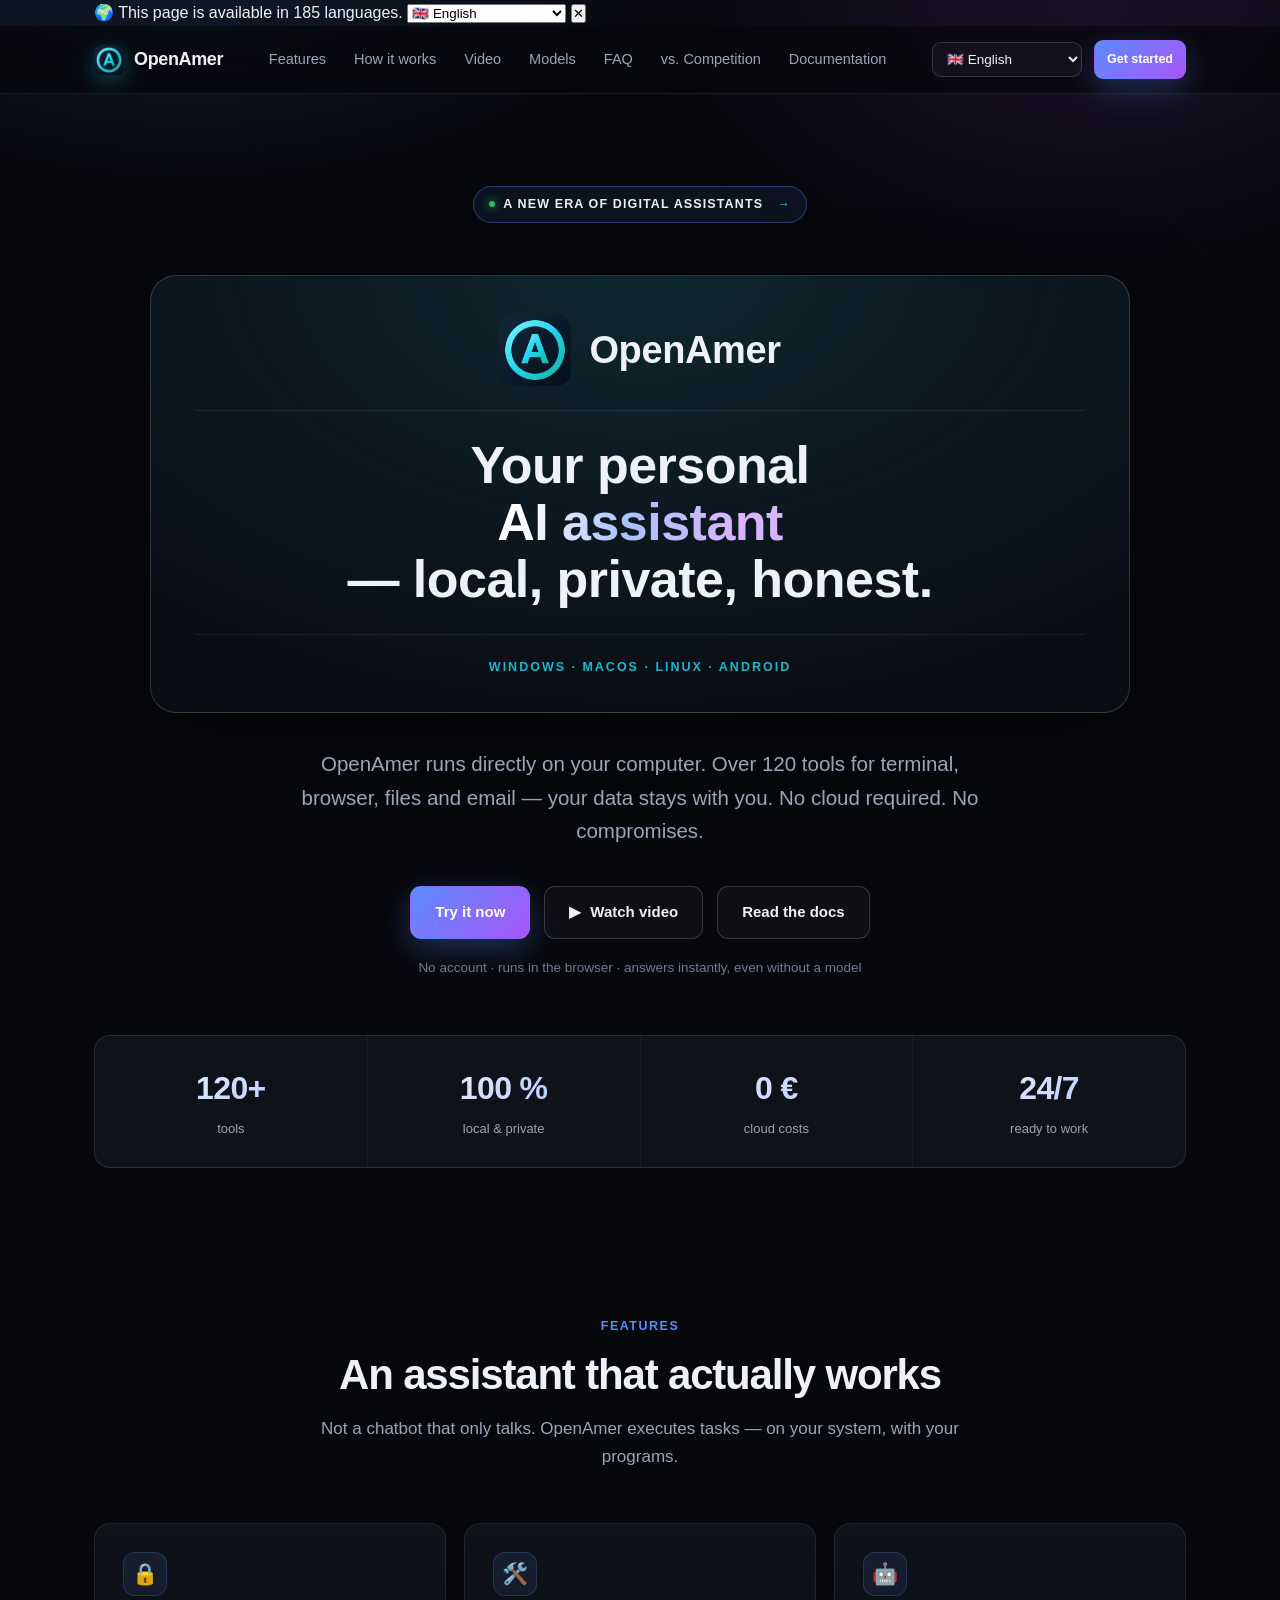
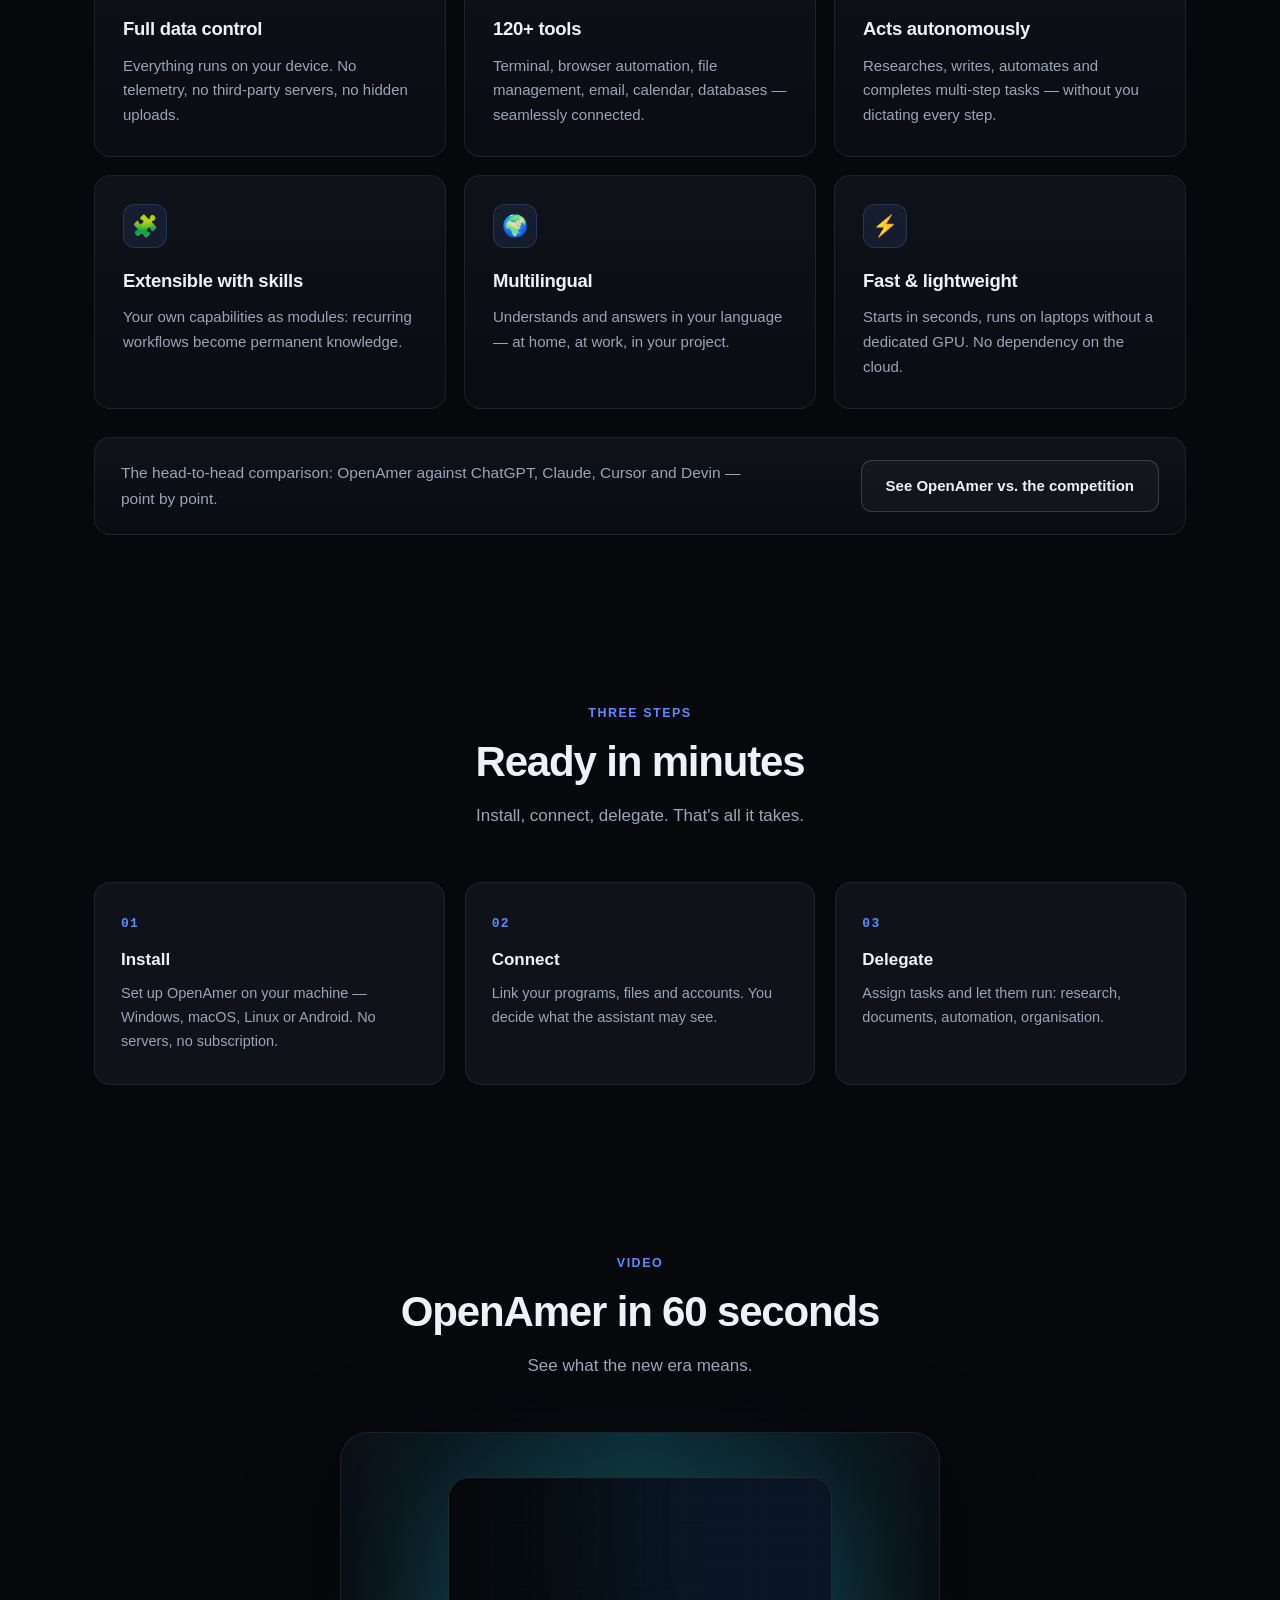
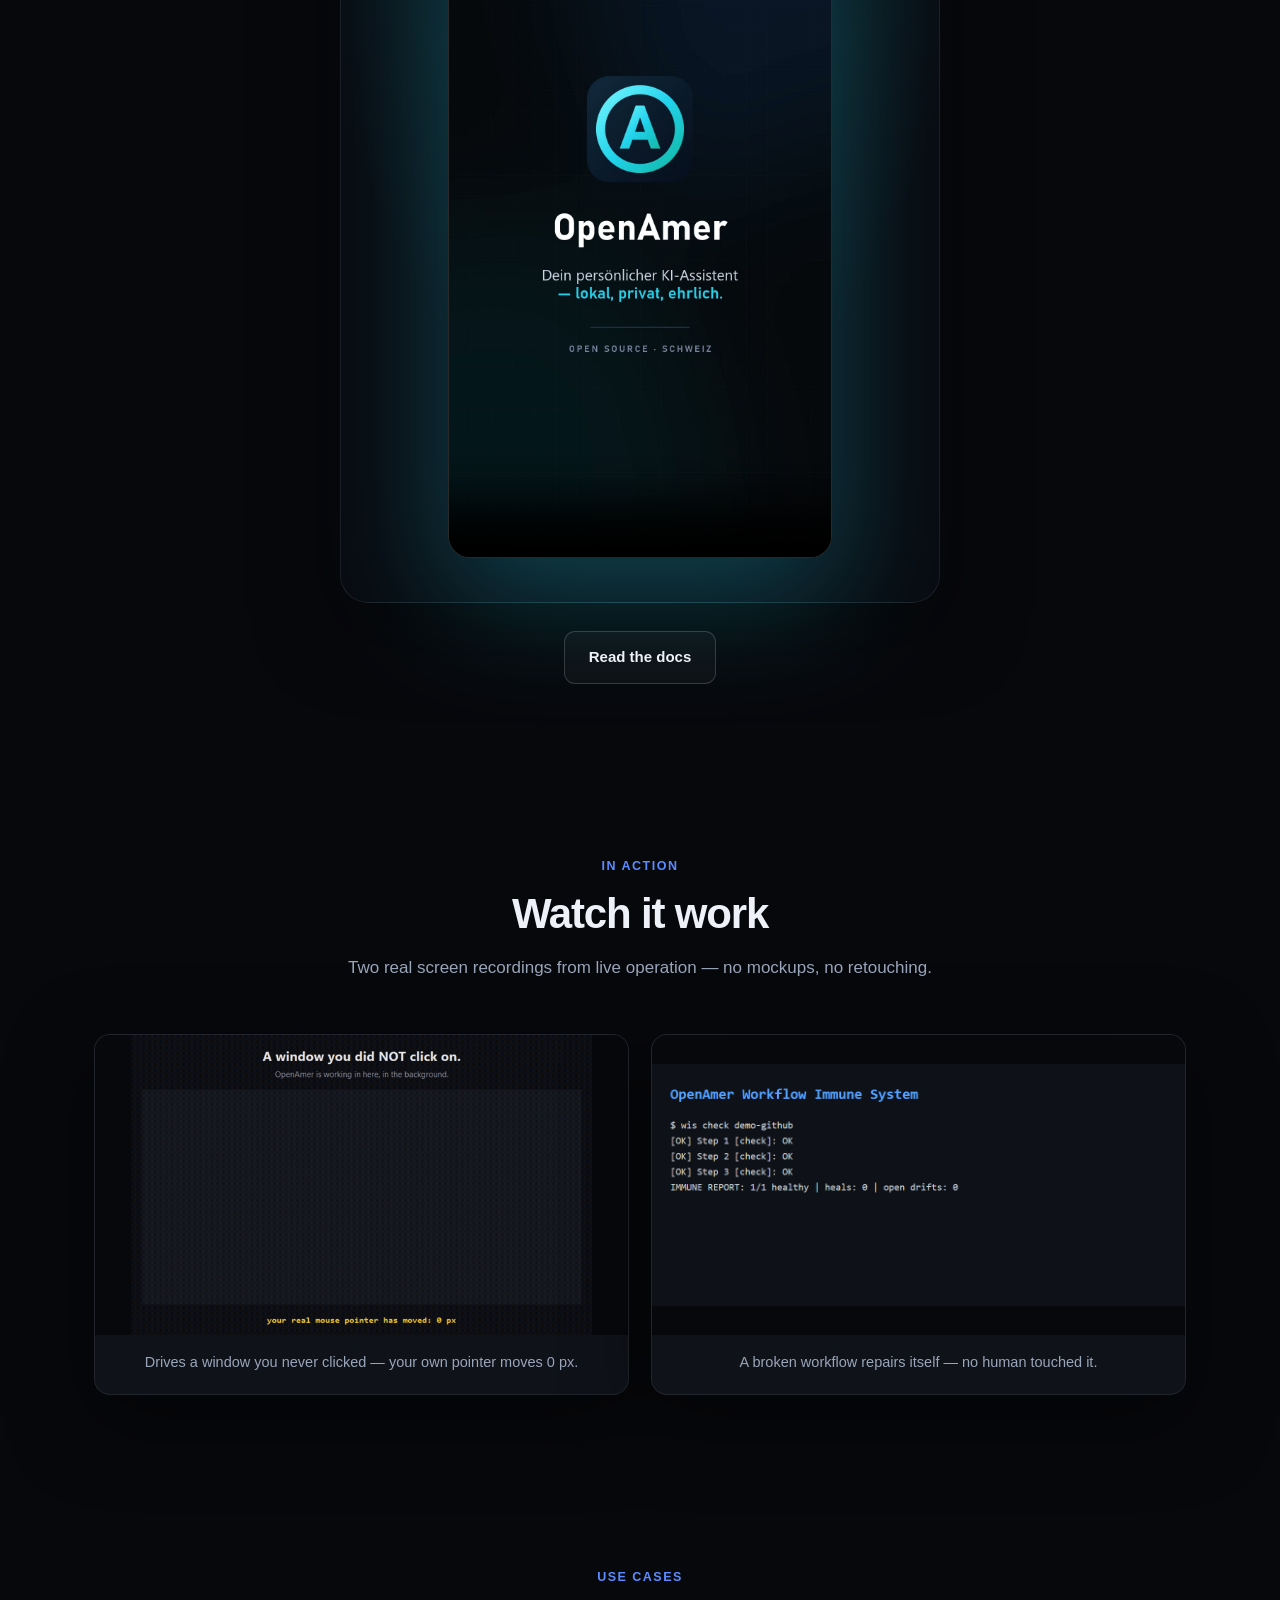
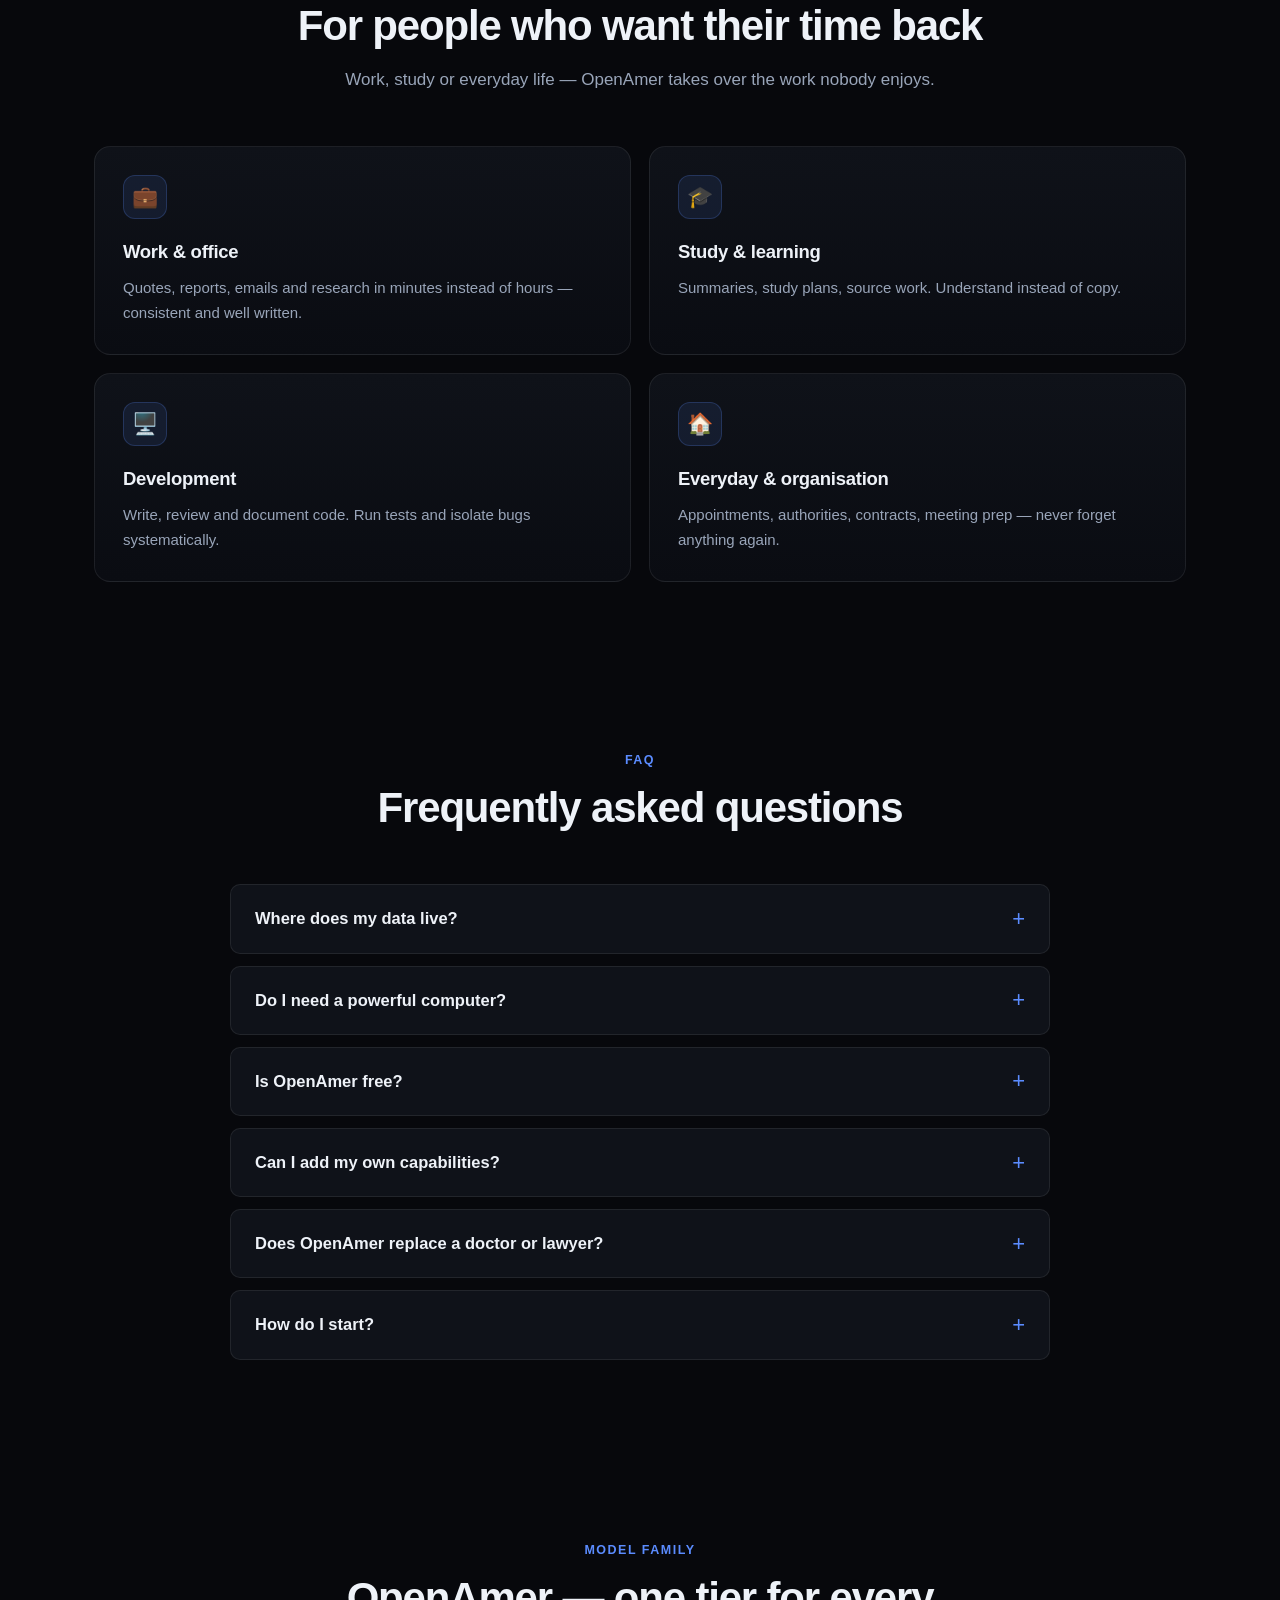
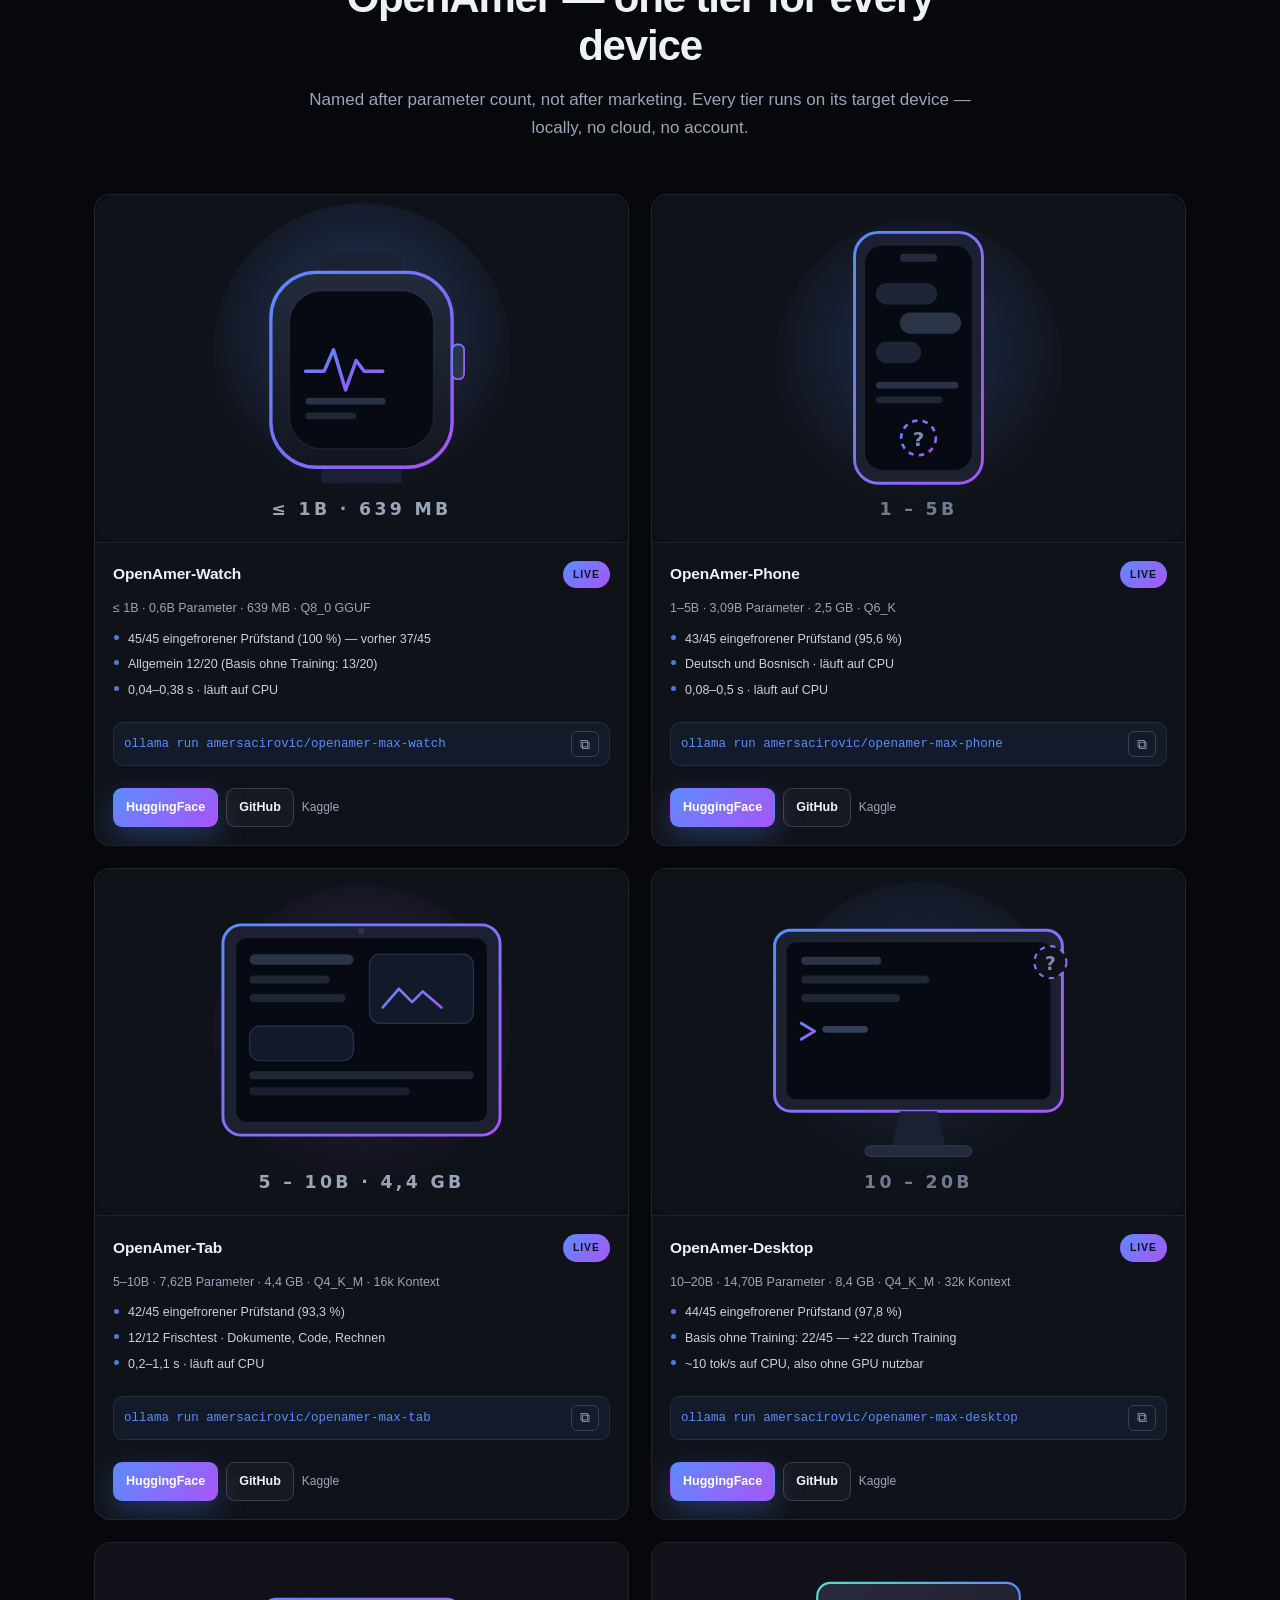
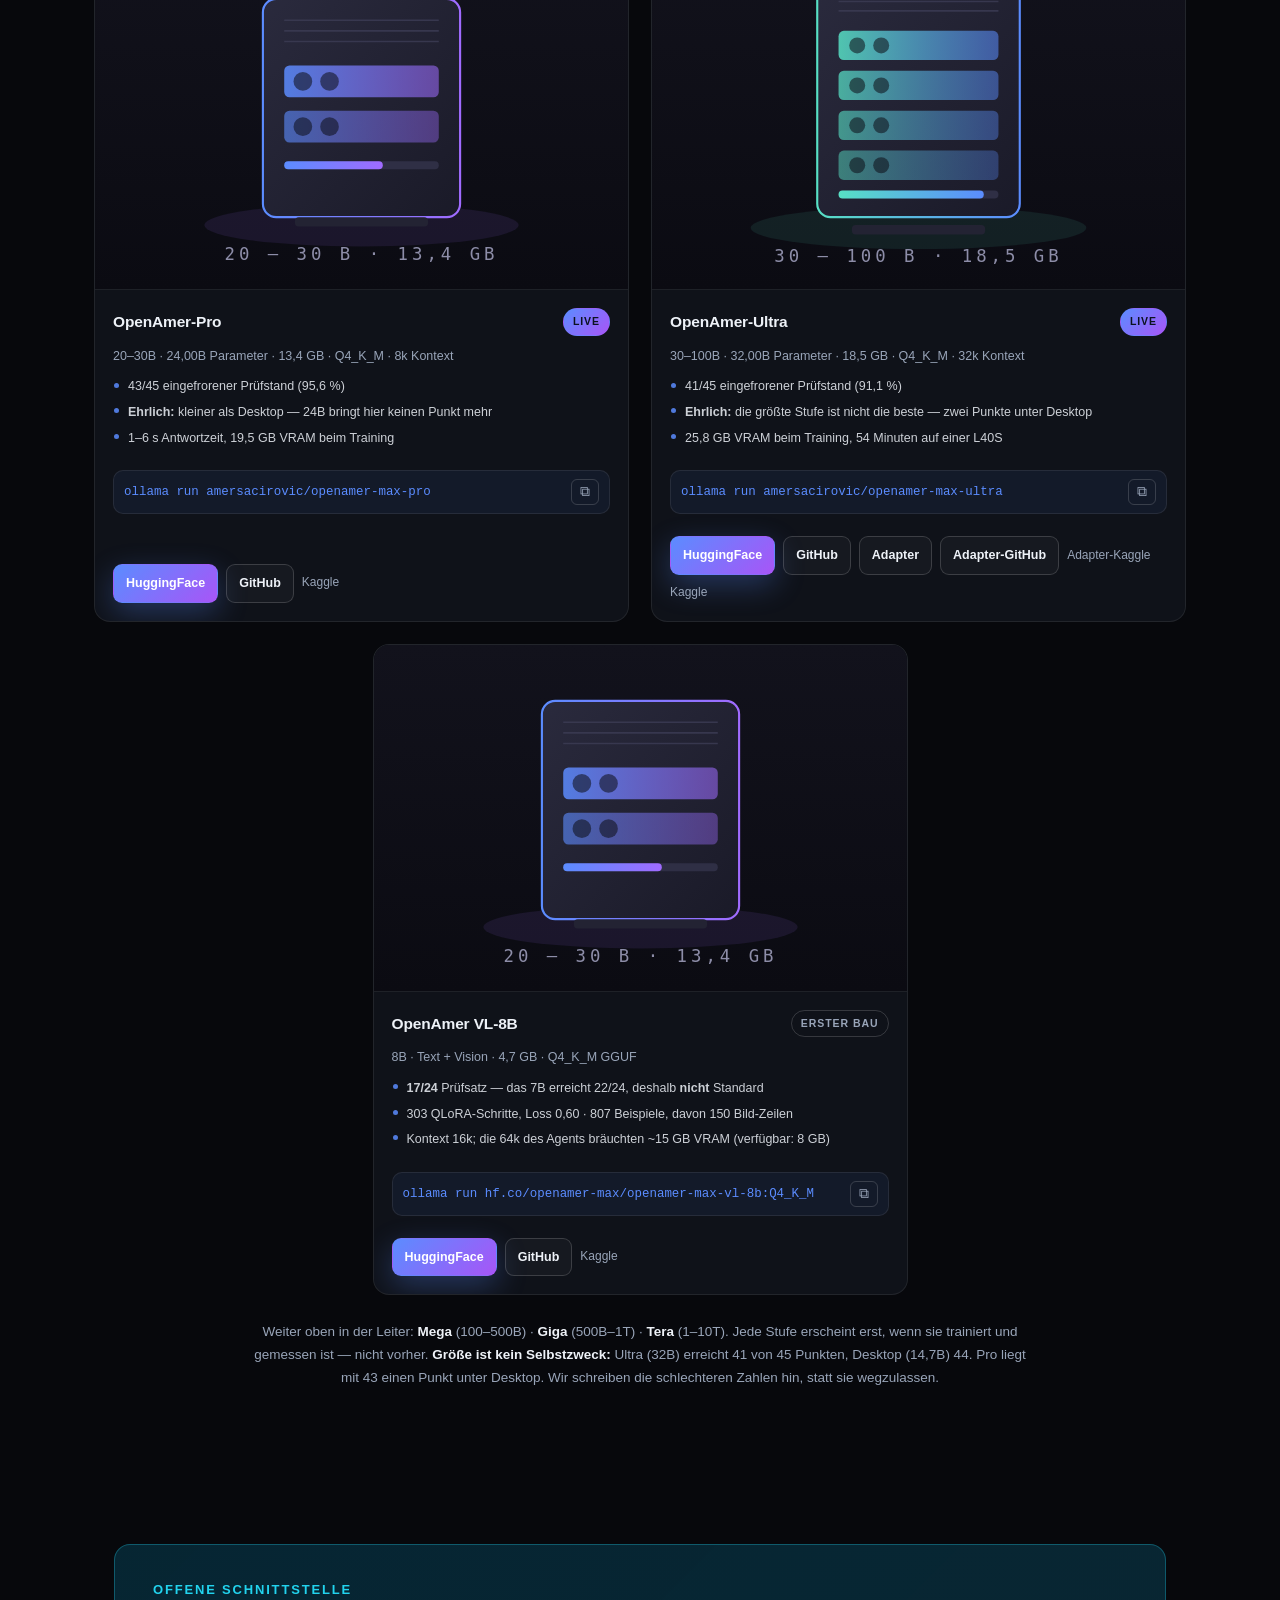
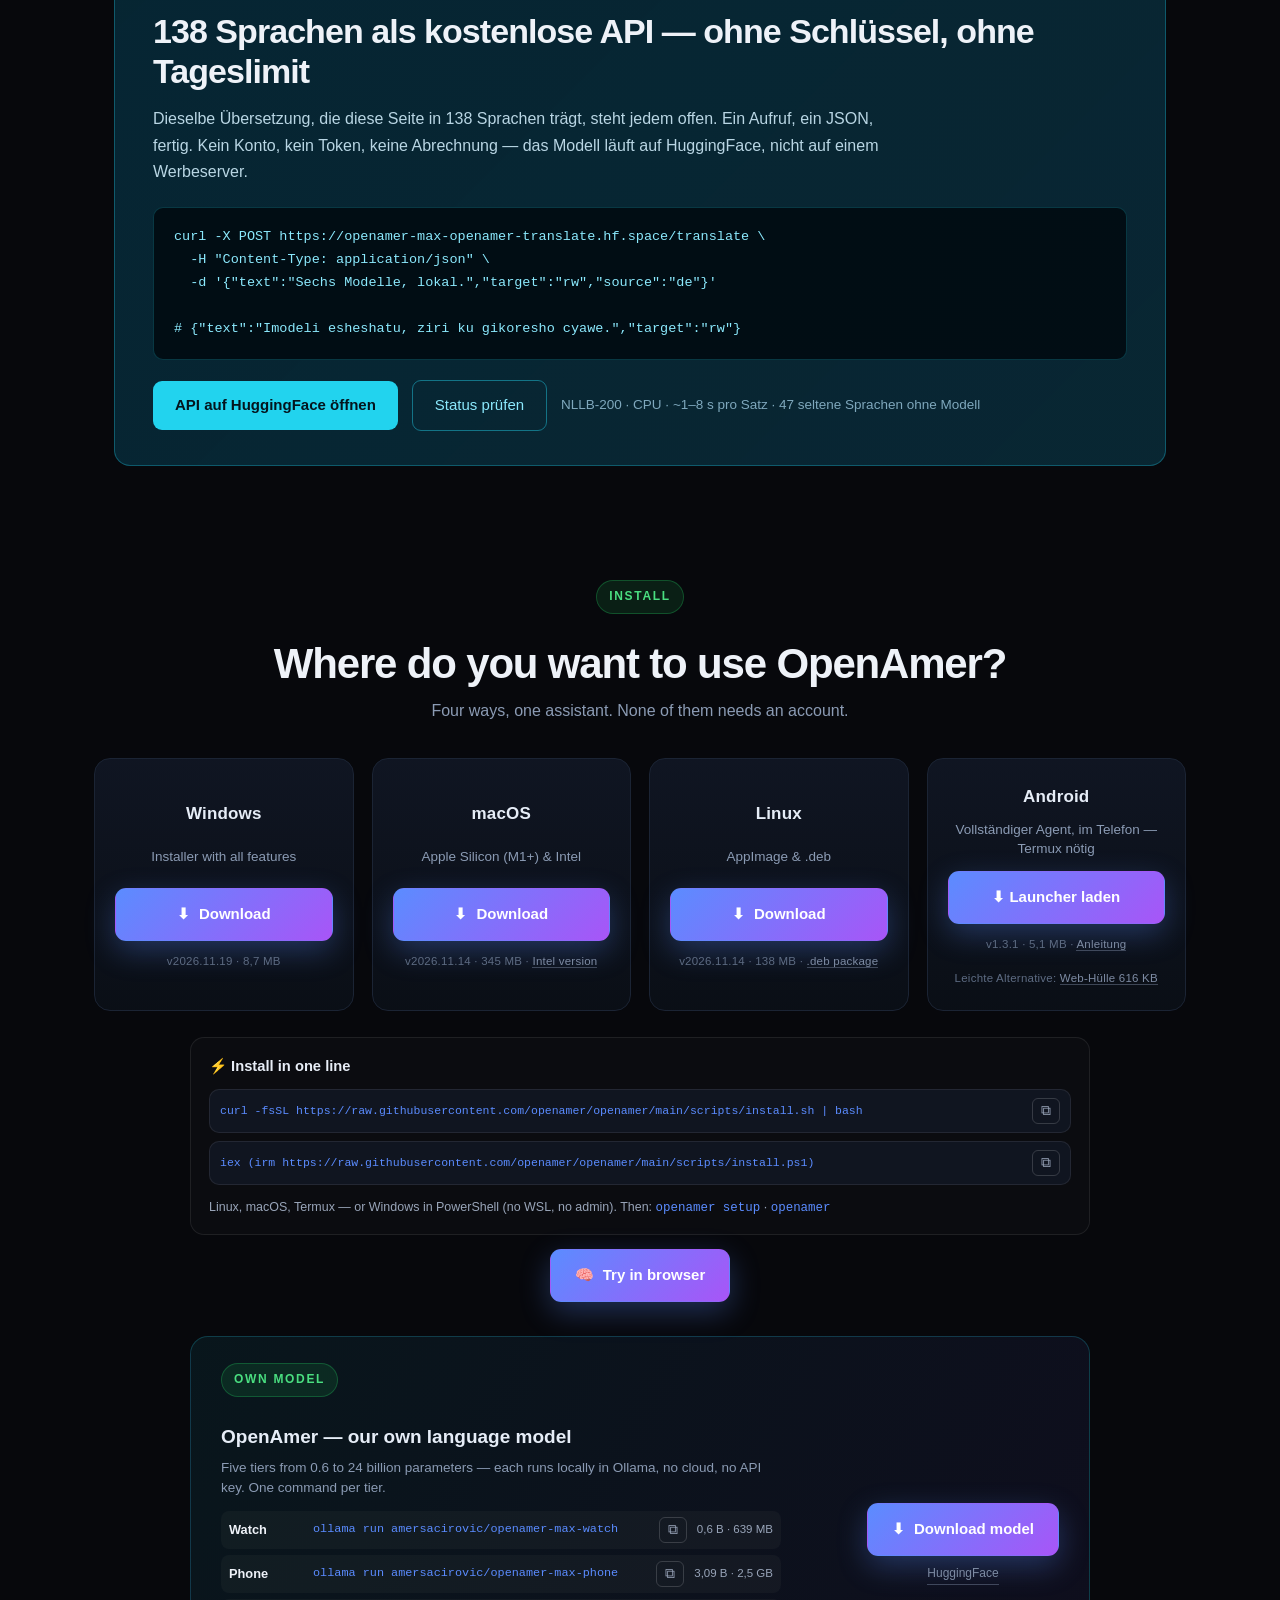
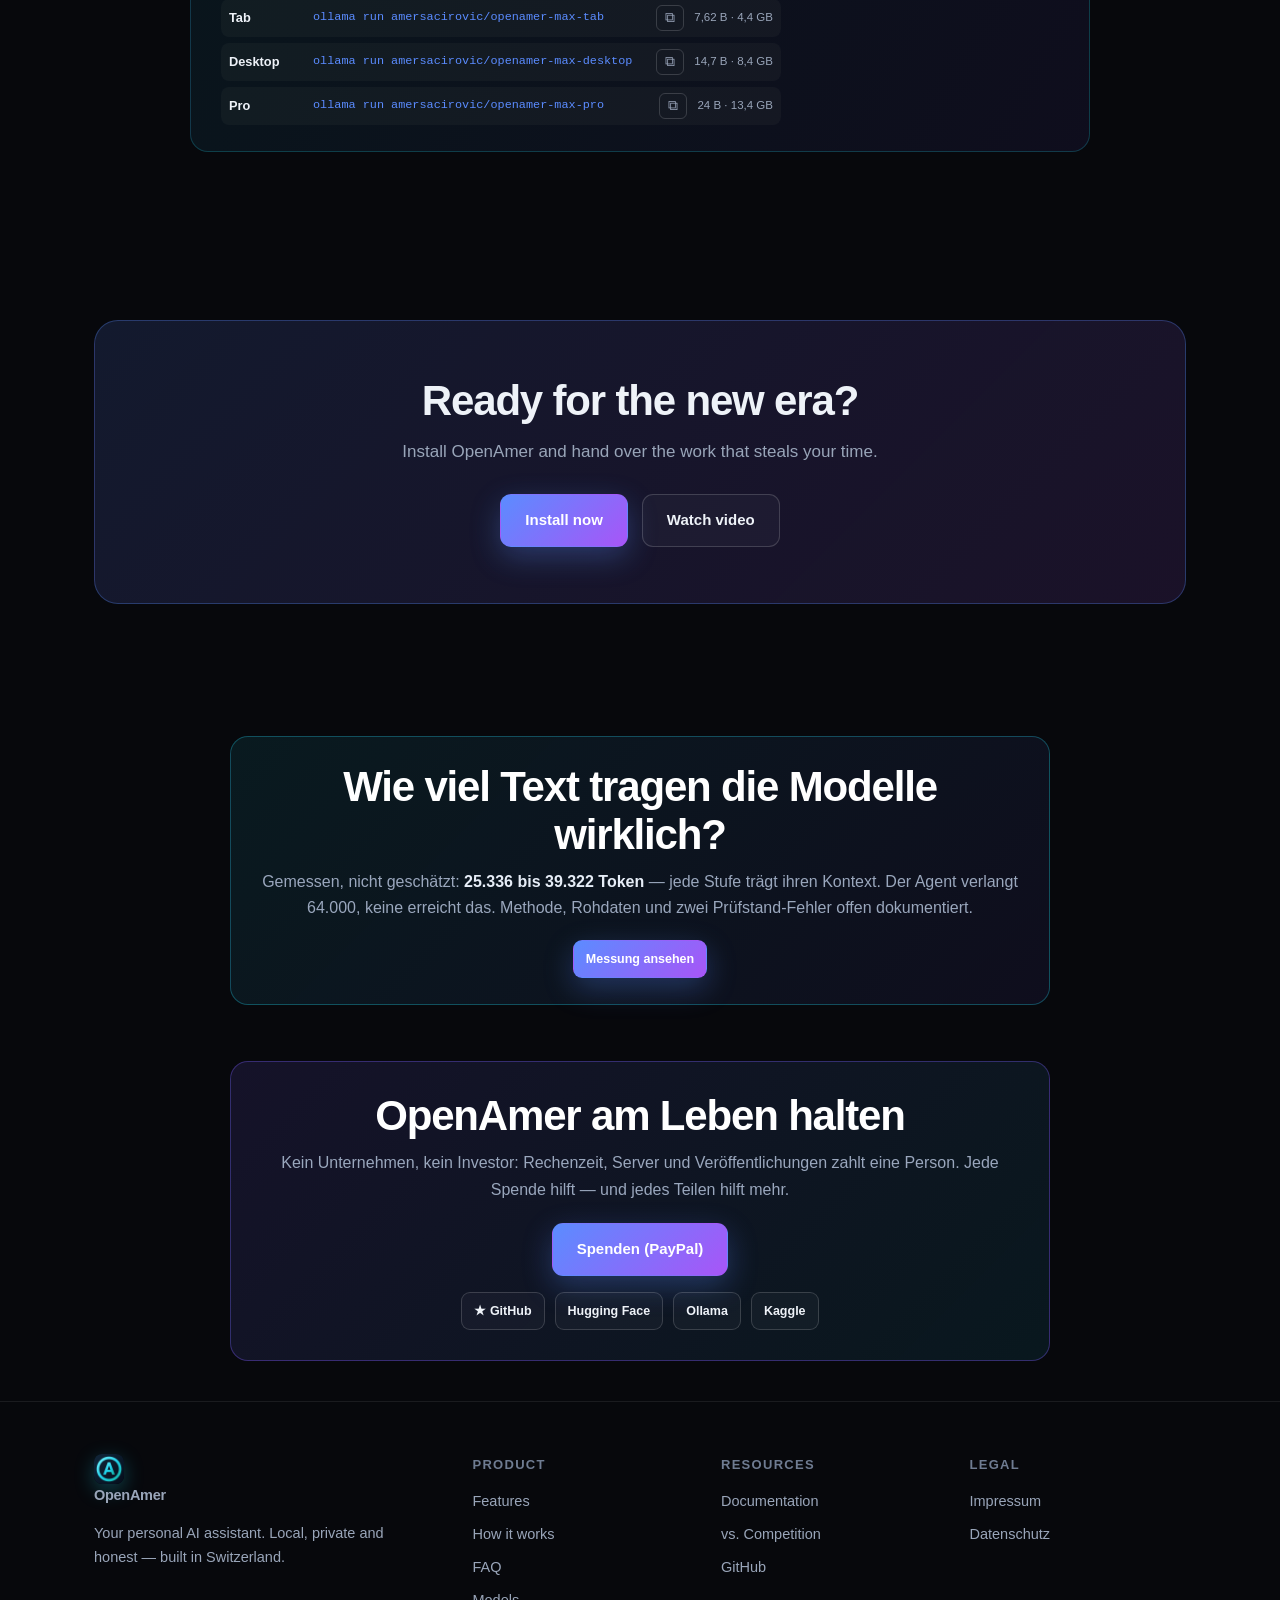
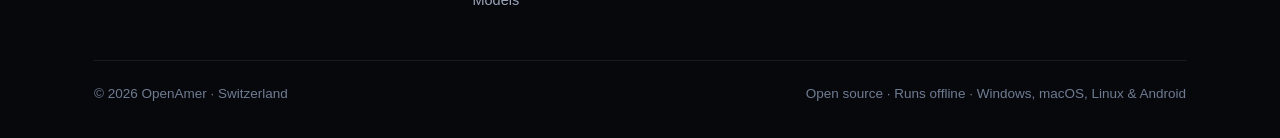
==== commit ca604706: "feat(site): public translation API section OpenAmer now shows its own free translation API on the la" ====
--- a/index.html
+++ b/index.html
@@ -684,6 +684,48 @@
   </div>
 </section>
 
+
+  <!-- Uebersetzungs-API: kostenlos, 138 Sprachen, kein Schluessel -->
+  <section id="api" class="reveal" style="max-width:1100px;margin:70px auto 30px;padding:0 24px">
+    <div style="background:linear-gradient(135deg,rgba(6,43,58,.85),rgba(11,59,77,.6));border:1px solid rgba(34,211,238,.3);border-radius:16px;padding:34px 38px">
+      <p class="eyebrow" style="margin:0 0 10px;color:#22d3ee;letter-spacing:.14em;text-transform:uppercase;font-size:13px">
+        Offene Schnittstelle
+      </p>
+      <h2 style="margin:0 0 14px;font-size:clamp(24px,3.4vw,34px);line-height:1.2">
+        138 Sprachen als kostenlose API — ohne Schlüssel, ohne Tageslimit
+      </h2>
+      <p style="margin:0 0 22px;color:#b9d6e4;font-size:16px;line-height:1.65;max-width:760px">
+        Dieselbe Übersetzung, die diese Seite in 138 Sprachen trägt, steht jedem offen.
+        Ein Aufruf, ein JSON, fertig. Kein Konto, kein Token, keine Abrechnung —
+        das Modell läuft auf HuggingFace, nicht auf einem Werbeserver.
+      </p>
+
+      <pre style="background:rgba(2,10,16,.85);border:1px solid rgba(34,211,238,.22);border-radius:10px;padding:18px 20px;overflow-x:auto;font-size:13.5px;line-height:1.7;color:#8be9fd;margin:0 0 20px"><code>curl -X POST https://openamer-max-openamer-translate.hf.space/translate \
+  -H "Content-Type: application/json" \
+  -d '{"text":"Sechs Modelle, lokal.","target":"rw","source":"de"}'
+
+# {"text":"Imodeli esheshatu, ziri ku gikoresho cyawe.","target":"rw"}</code></pre>
+
+      <div style="display:flex;gap:14px;flex-wrap:wrap;align-items:center">
+        <a href="https://huggingface.co/spaces/openamer-max/openamer-translate"
+           target="_blank" rel="noopener"
+           style="display:inline-block;padding:12px 22px;border-radius:9px;background:#22d3ee;color:#04141d;
+                  font-weight:700;text-decoration:none;font-size:15px">
+          API auf HuggingFace öffnen
+        </a>
+        <a href="https://openamer-max-openamer-translate.hf.space/health"
+           target="_blank" rel="noopener"
+           style="display:inline-block;padding:12px 22px;border-radius:9px;border:1px solid rgba(34,211,238,.45);
+                  color:#8be9fd;text-decoration:none;font-size:15px">
+          Status prüfen
+        </a>
+        <span style="color:#7fa8bd;font-size:13.5px">
+          NLLB-200 · CPU · ~1–8 s pro Satz · 47 seltene Sprachen ohne Modell
+        </span>
+      </div>
+    </div>
+  </section>
+
 <section id="download">
 
   <div class="wrap">
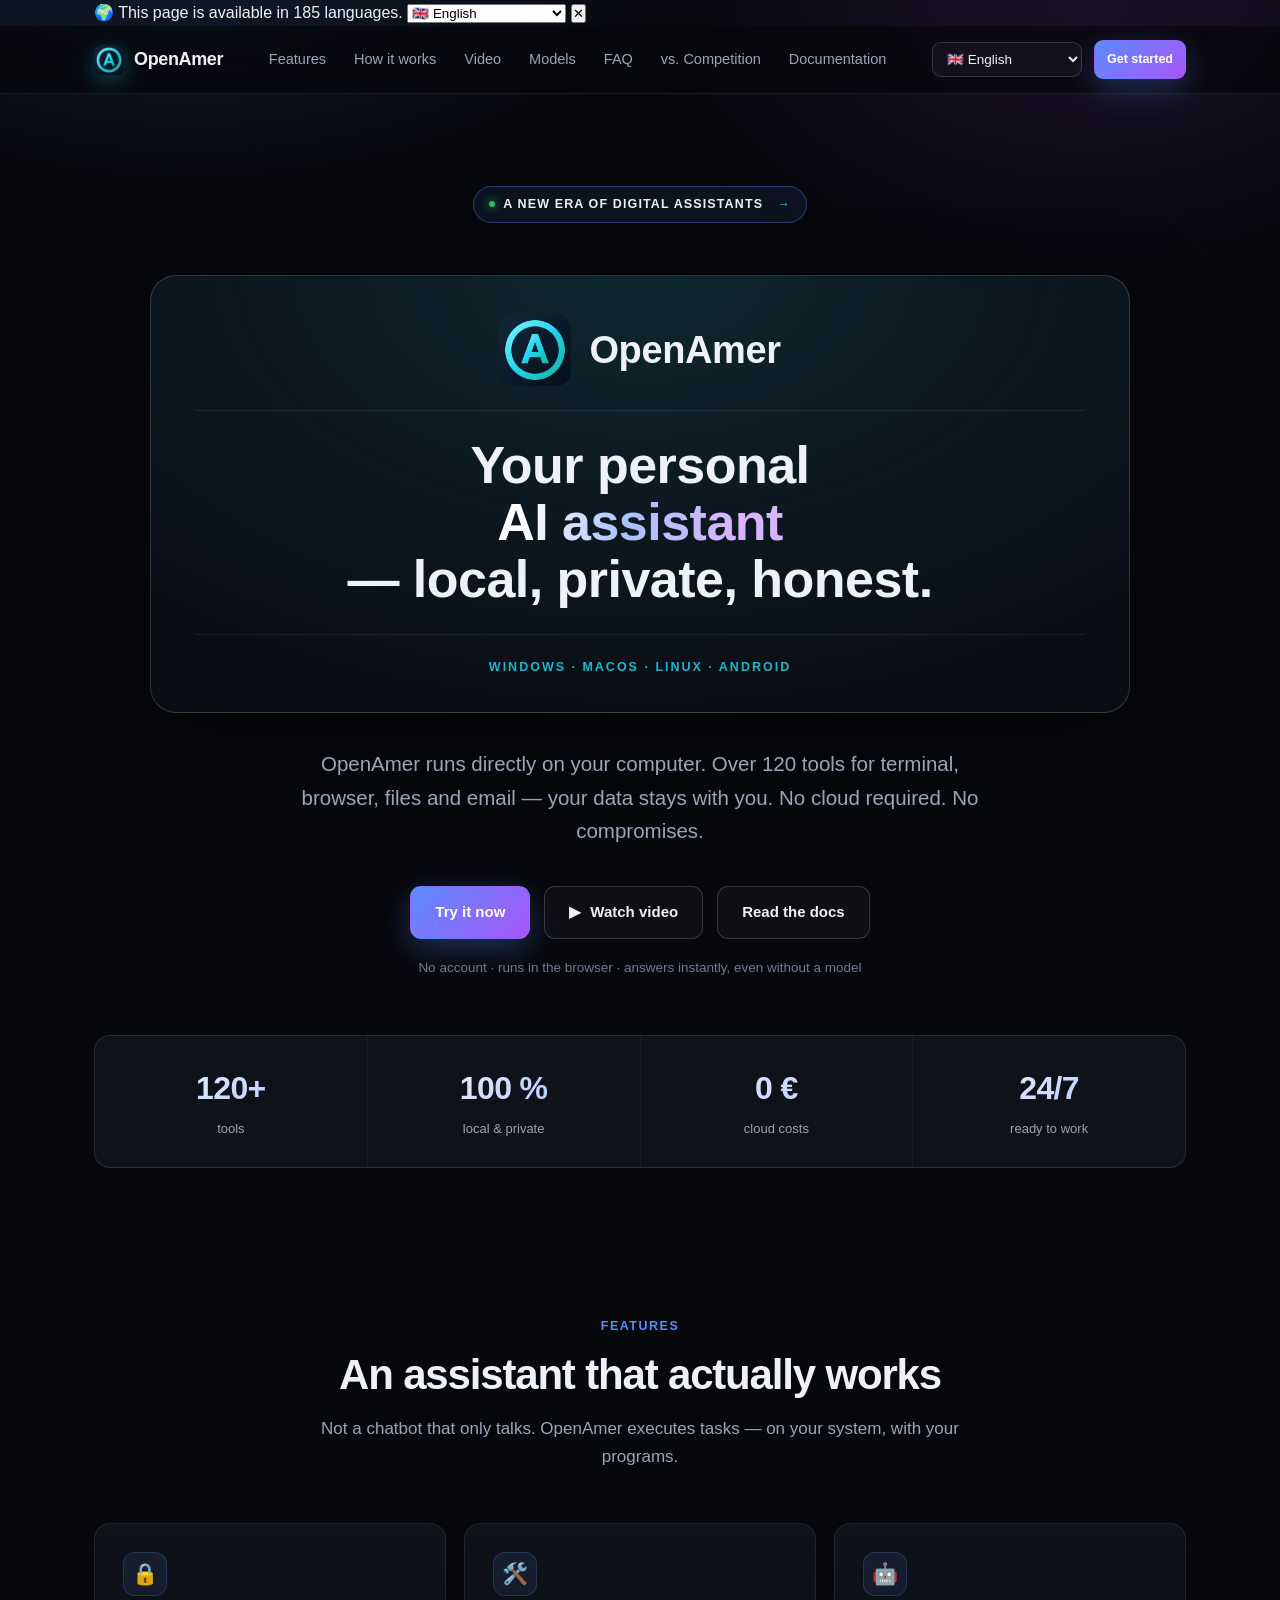
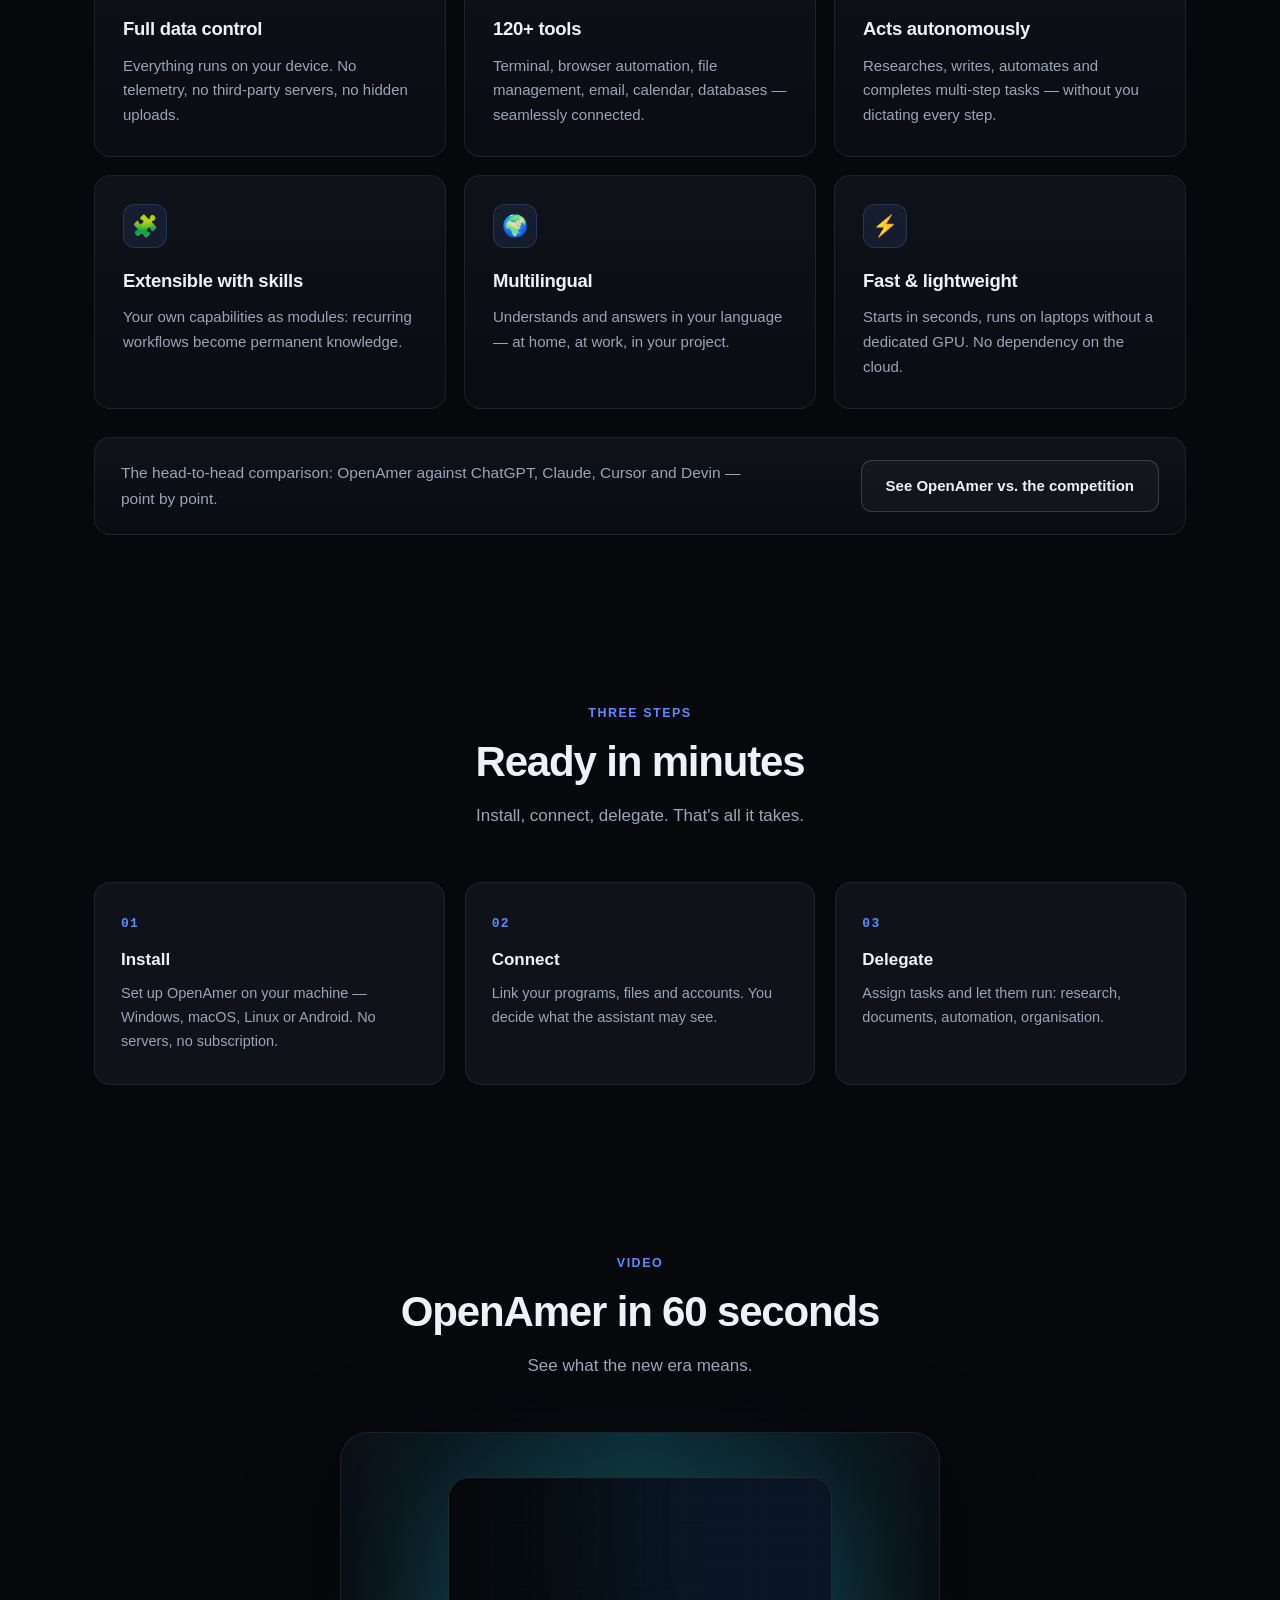
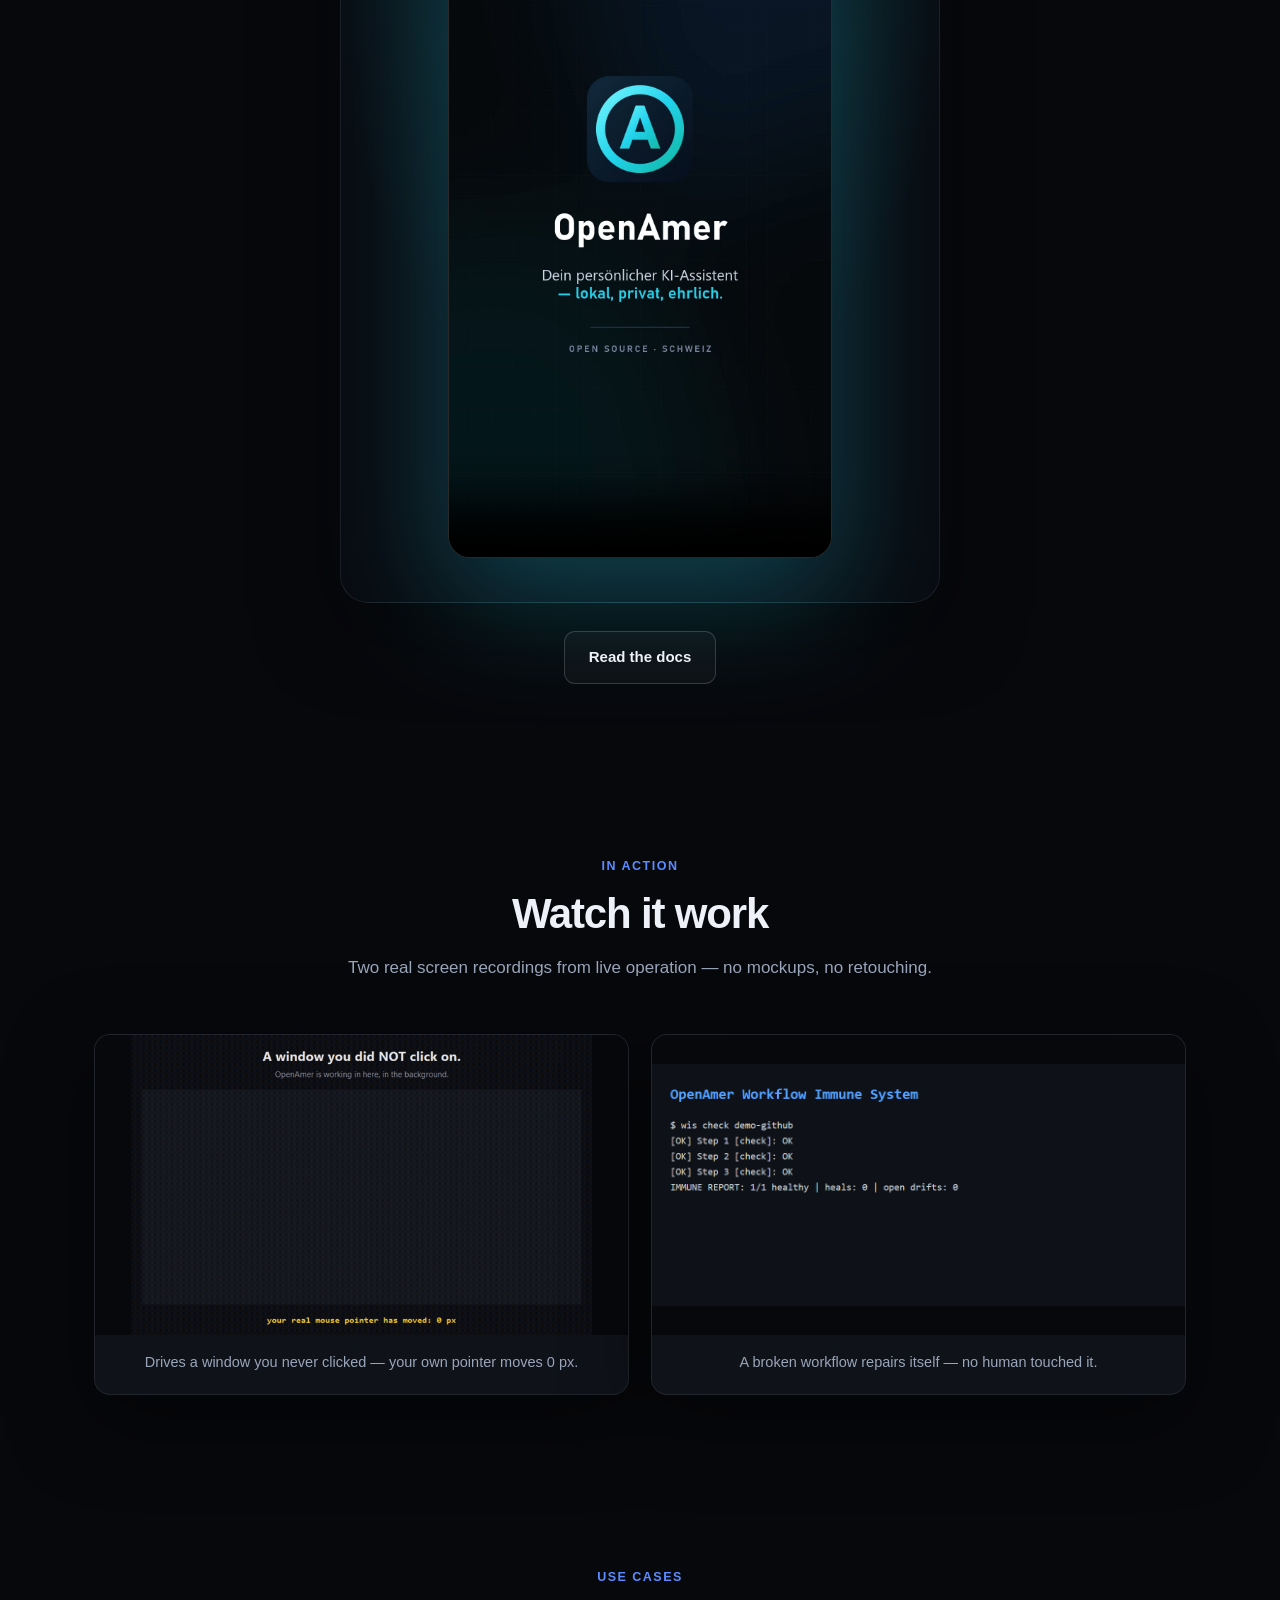
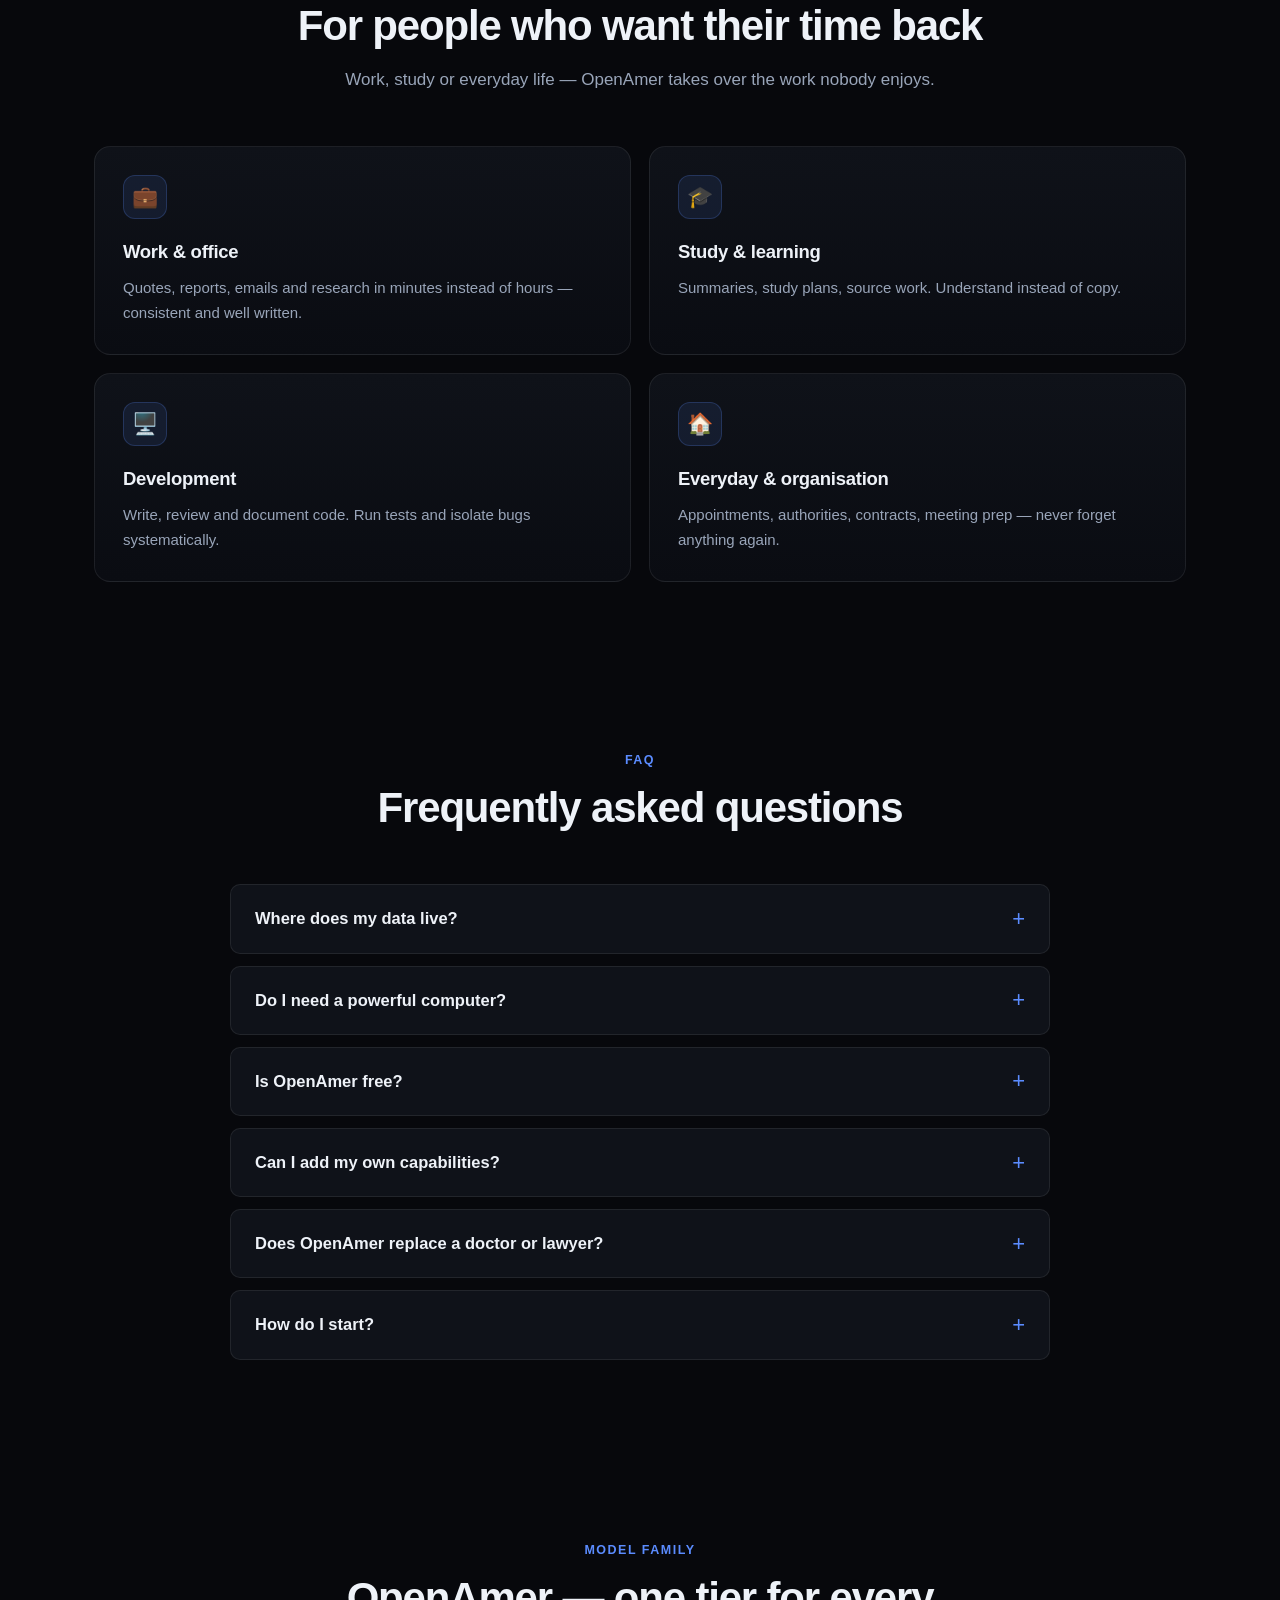
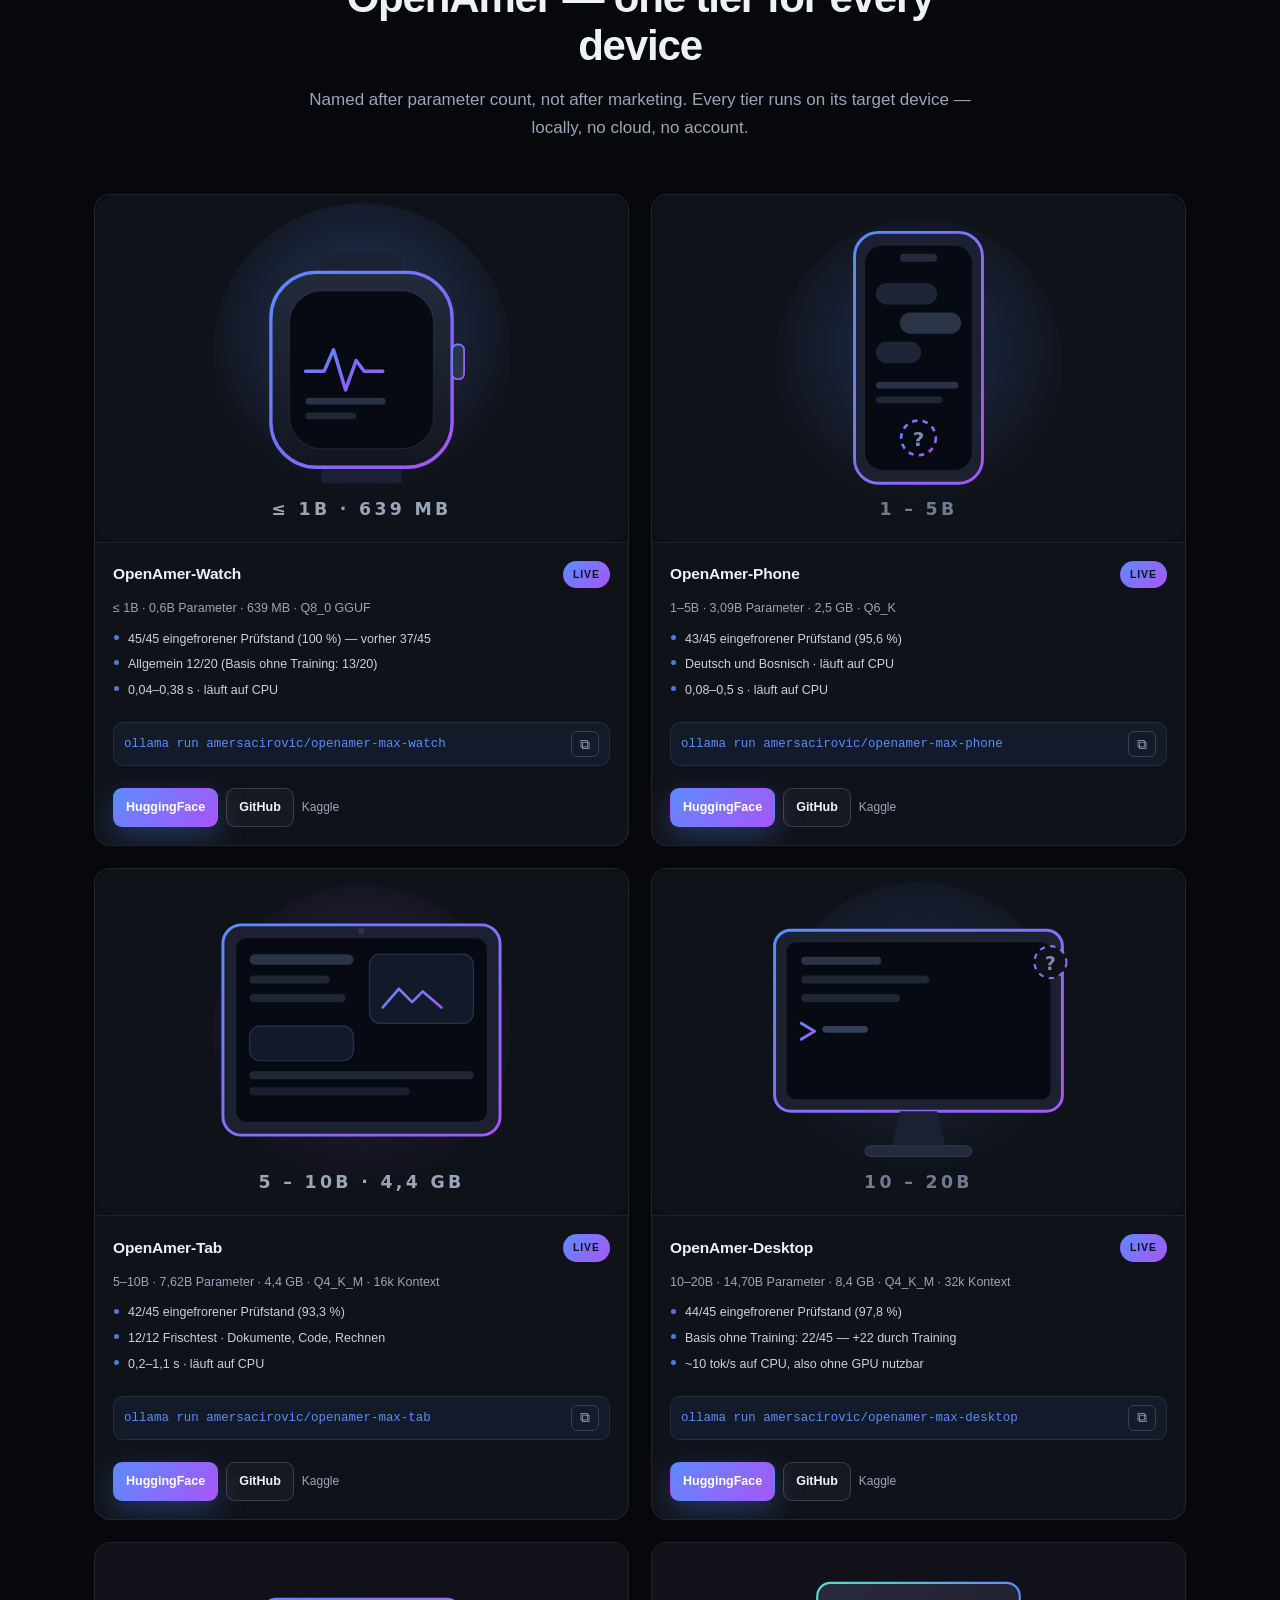
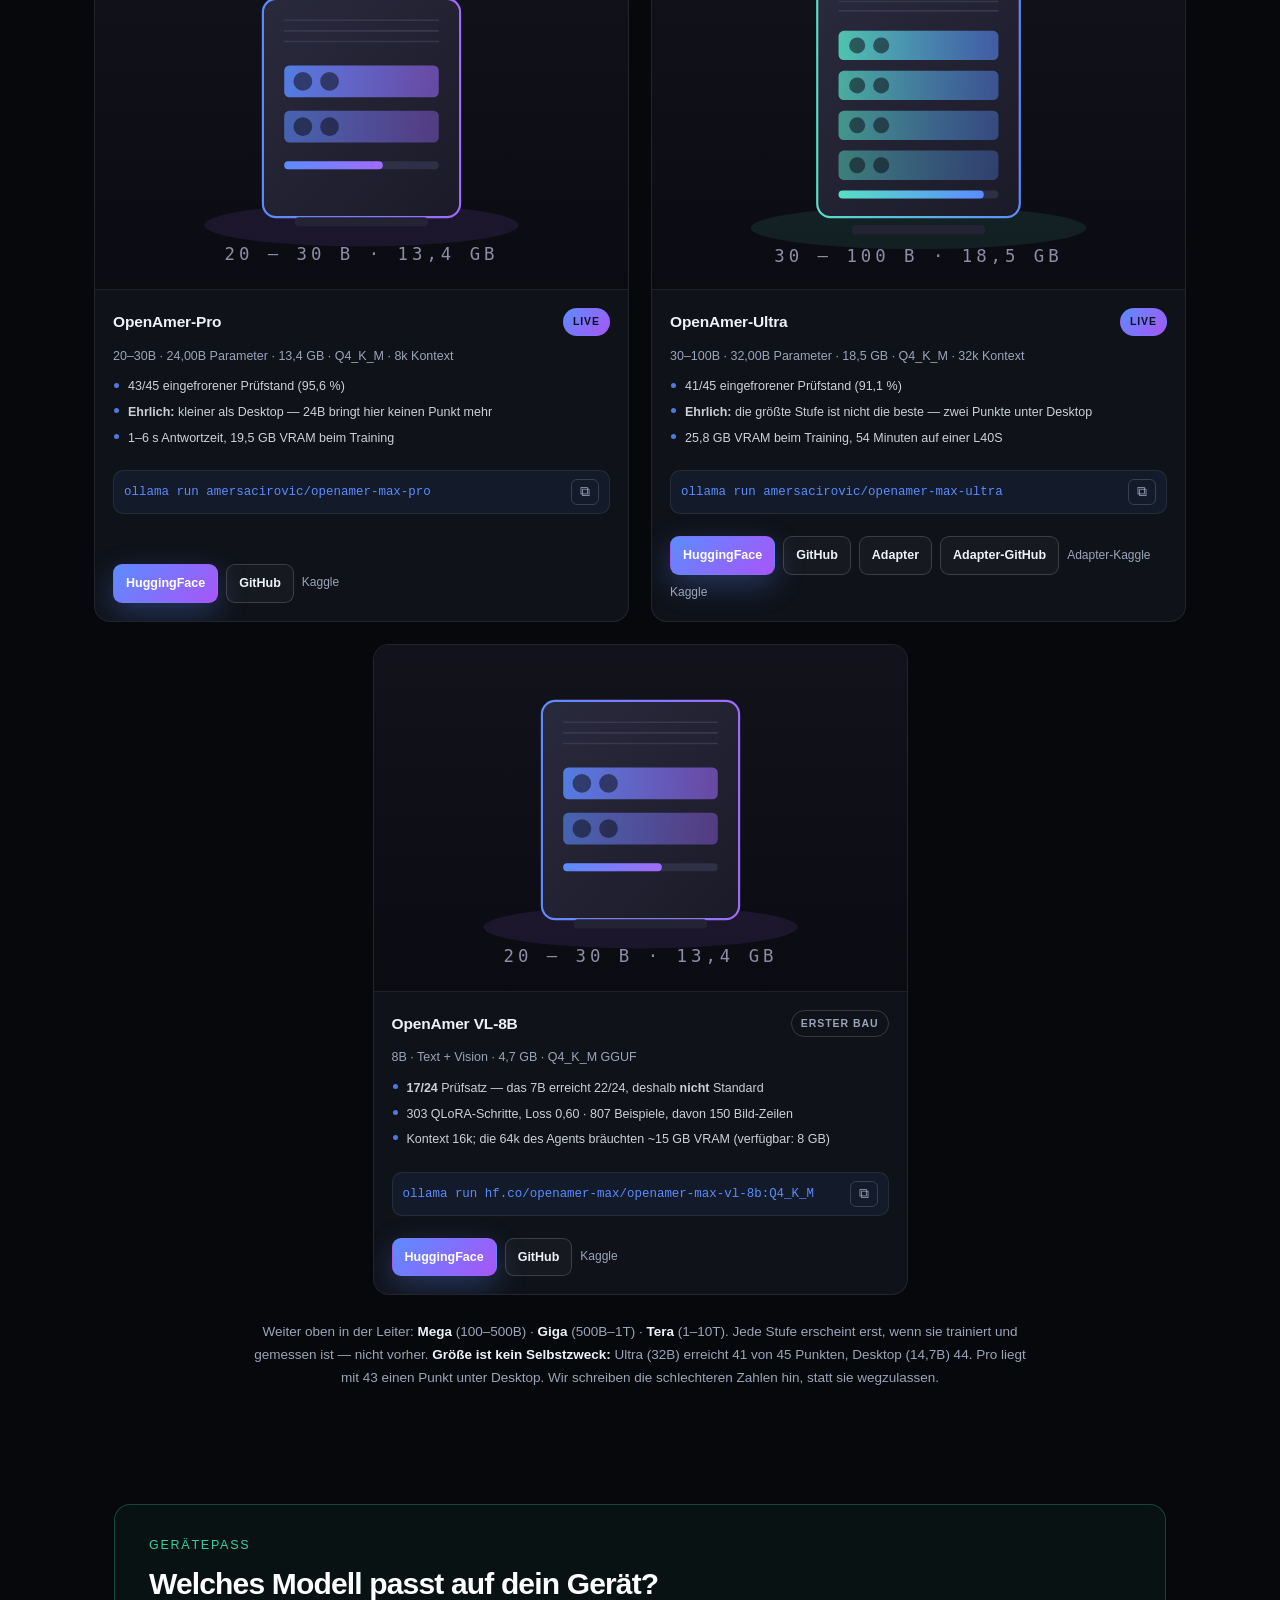
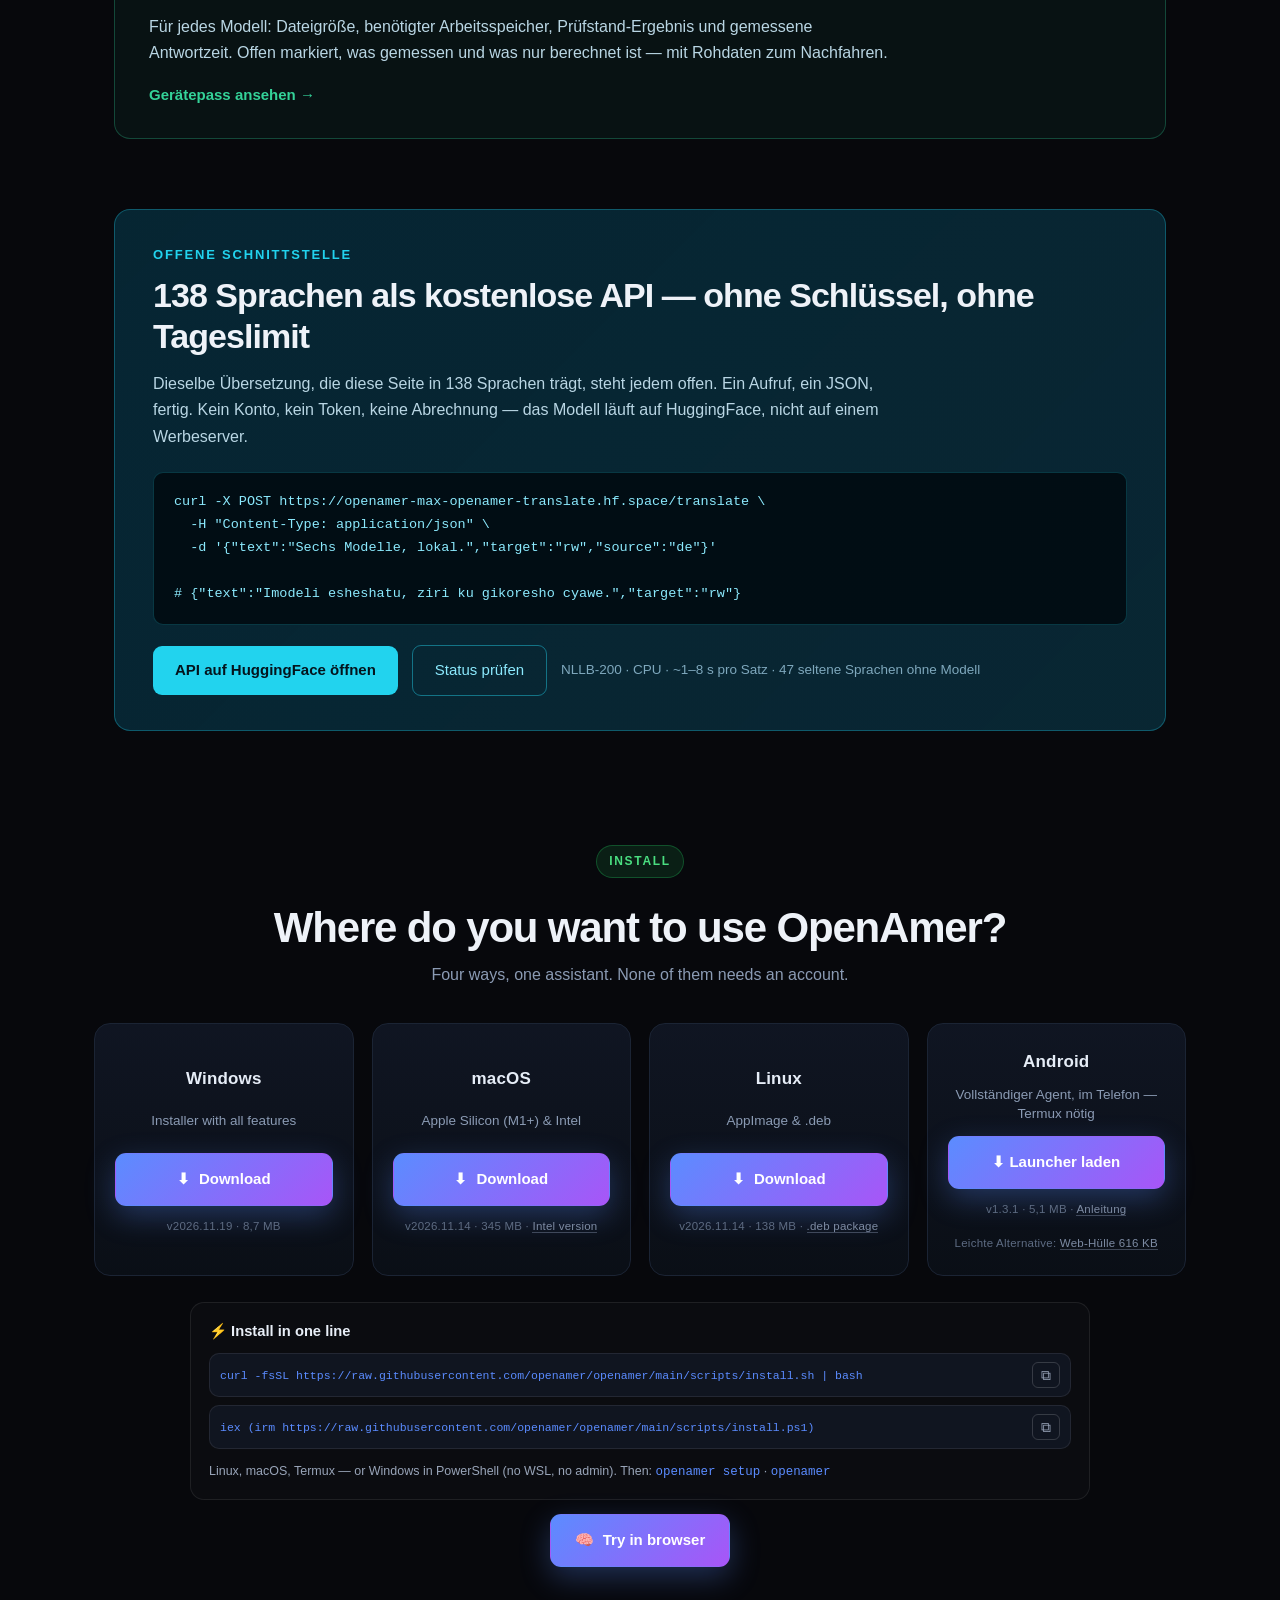
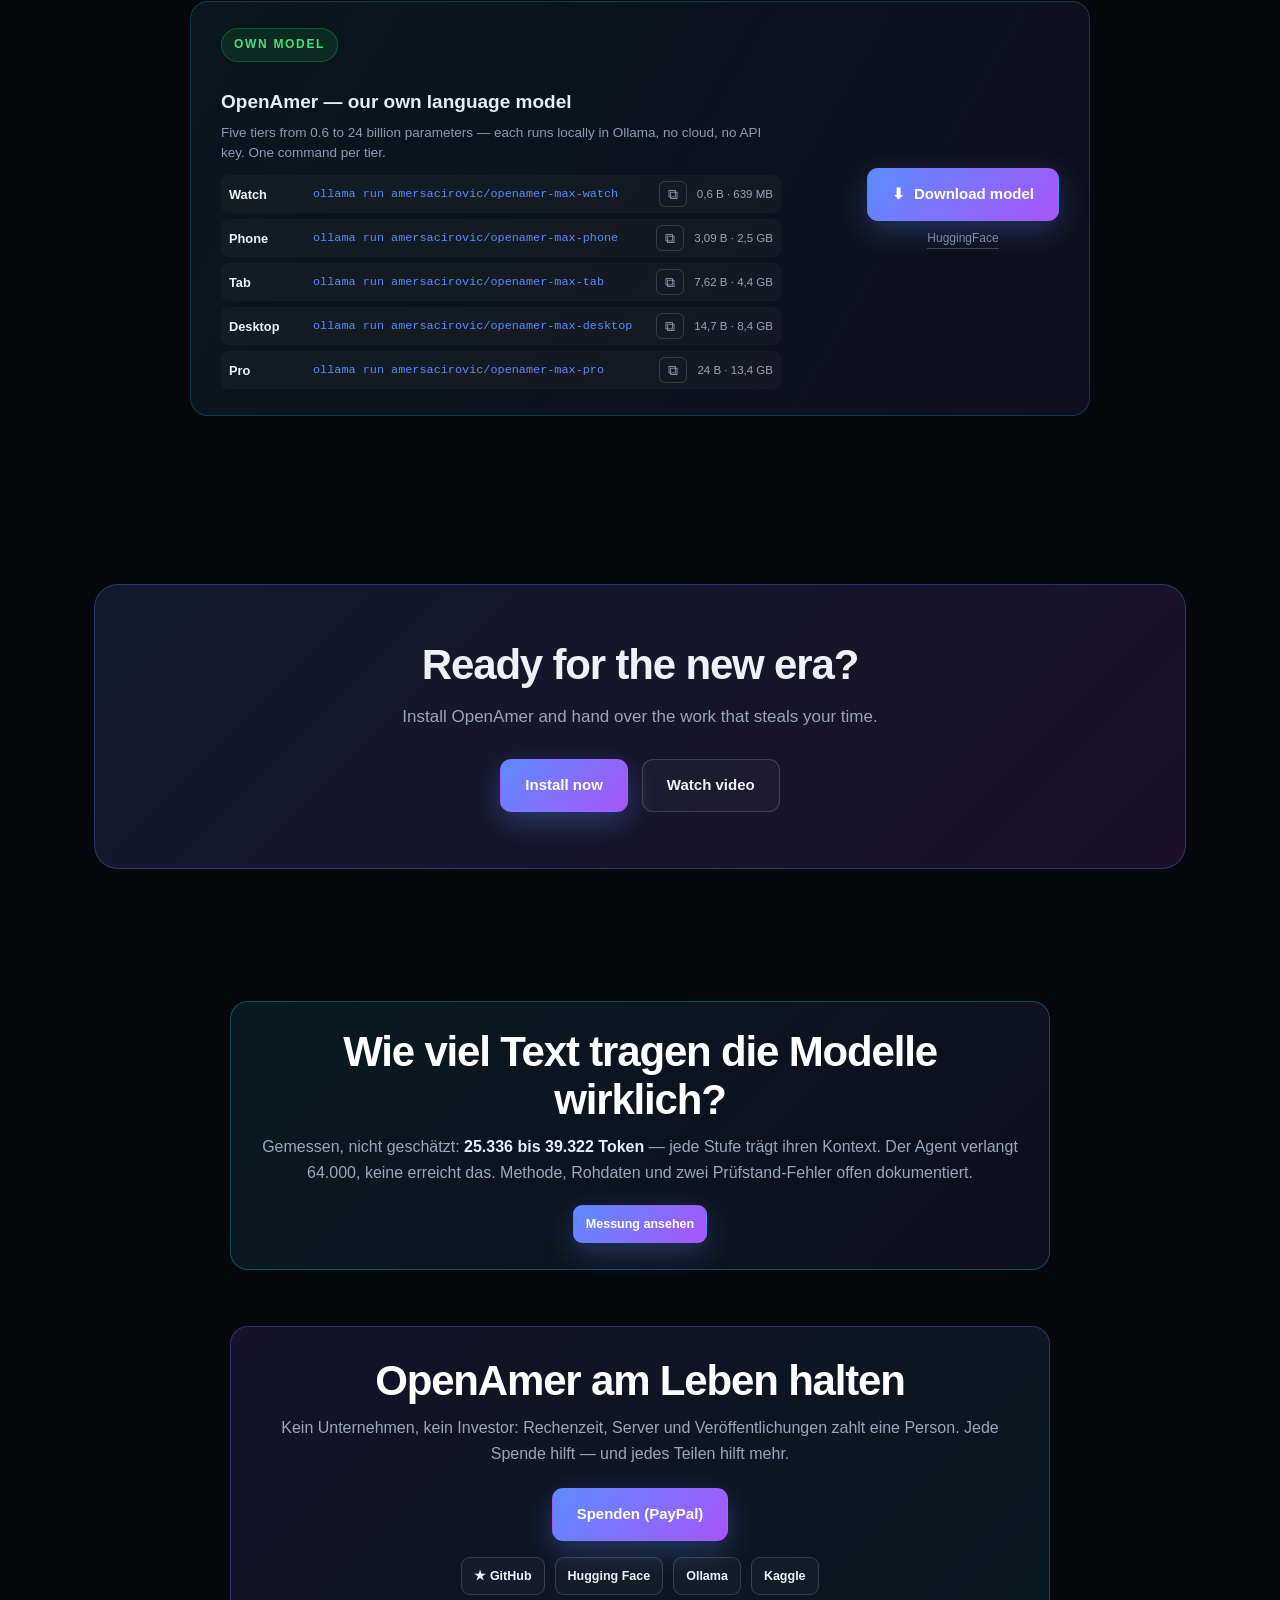
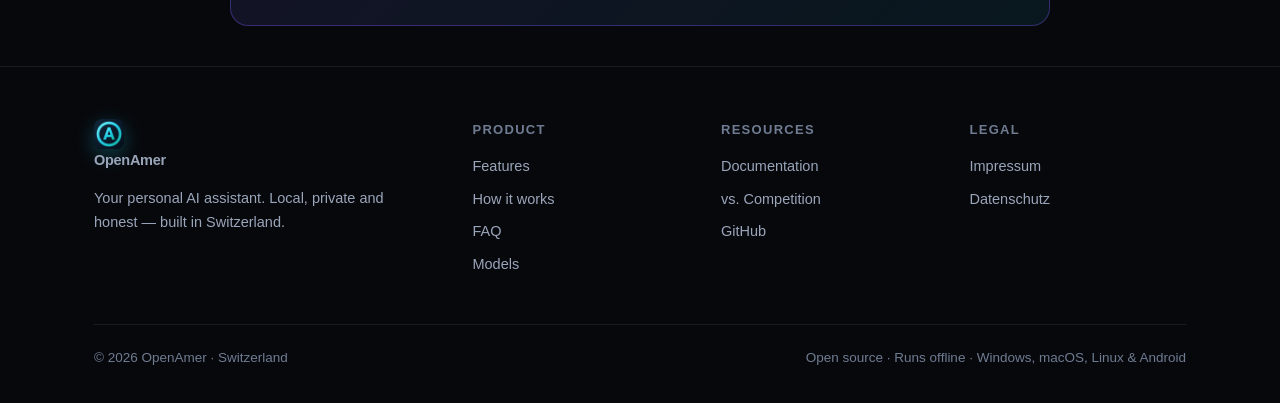
==== commit 5960a385: "feat(site): link device pass from landing page" ====
--- a/index.html
+++ b/index.html
@@ -685,7 +685,30 @@
 </section>
 
 
-  <!-- Uebersetzungs-API: kostenlos, 138 Sprachen, kein Schluessel -->
+  
+  <!-- Geraetepass: welches Modell passt auf welches Geraet -->
+  <section id="geraetepass" class="reveal" style="max-width:1100px;margin:30px auto 30px;padding:0 24px">
+    <a href="/geraetepass/" style="display:block;text-decoration:none;color:inherit;
+       background:rgba(52,211,153,.05);border:1px solid rgba(52,211,153,.28);border-radius:16px;
+       padding:30px 34px;transition:border-color .2s"
+       onmouseover="this.style.borderColor='rgba(52,211,153,.6)'"
+       onmouseout="this.style.borderColor='rgba(52,211,153,.28)'">
+      <p style="margin:0 0 10px;color:#34d399;letter-spacing:.14em;text-transform:uppercase;font-size:12.5px">
+        Gerätepass
+      </p>
+      <h2 style="margin:0 0 12px;font-size:clamp(22px,3vw,30px);line-height:1.22;color:#fff">
+        Welches Modell passt auf dein Gerät?
+      </h2>
+      <p style="margin:0 0 16px;color:#b9d6e4;font-size:16px;line-height:1.6;max-width:740px">
+        Für jedes Modell: Dateigröße, benötigter Arbeitsspeicher, Prüfstand-Ergebnis und
+        gemessene Antwortzeit. Offen markiert, was gemessen und was nur berechnet ist —
+        mit Rohdaten zum Nachfahren.
+      </p>
+      <span style="color:#34d399;font-weight:700;font-size:15px">Gerätepass ansehen →</span>
+    </a>
+  </section>
+
+<!-- Uebersetzungs-API: kostenlos, 138 Sprachen, kein Schluessel -->
   <section id="api" class="reveal" style="max-width:1100px;margin:70px auto 30px;padding:0 24px">
     <div style="background:linear-gradient(135deg,rgba(6,43,58,.85),rgba(11,59,77,.6));border:1px solid rgba(34,211,238,.3);border-radius:16px;padding:34px 38px">
       <p class="eyebrow" style="margin:0 0 10px;color:#22d3ee;letter-spacing:.14em;text-transform:uppercase;font-size:13px">
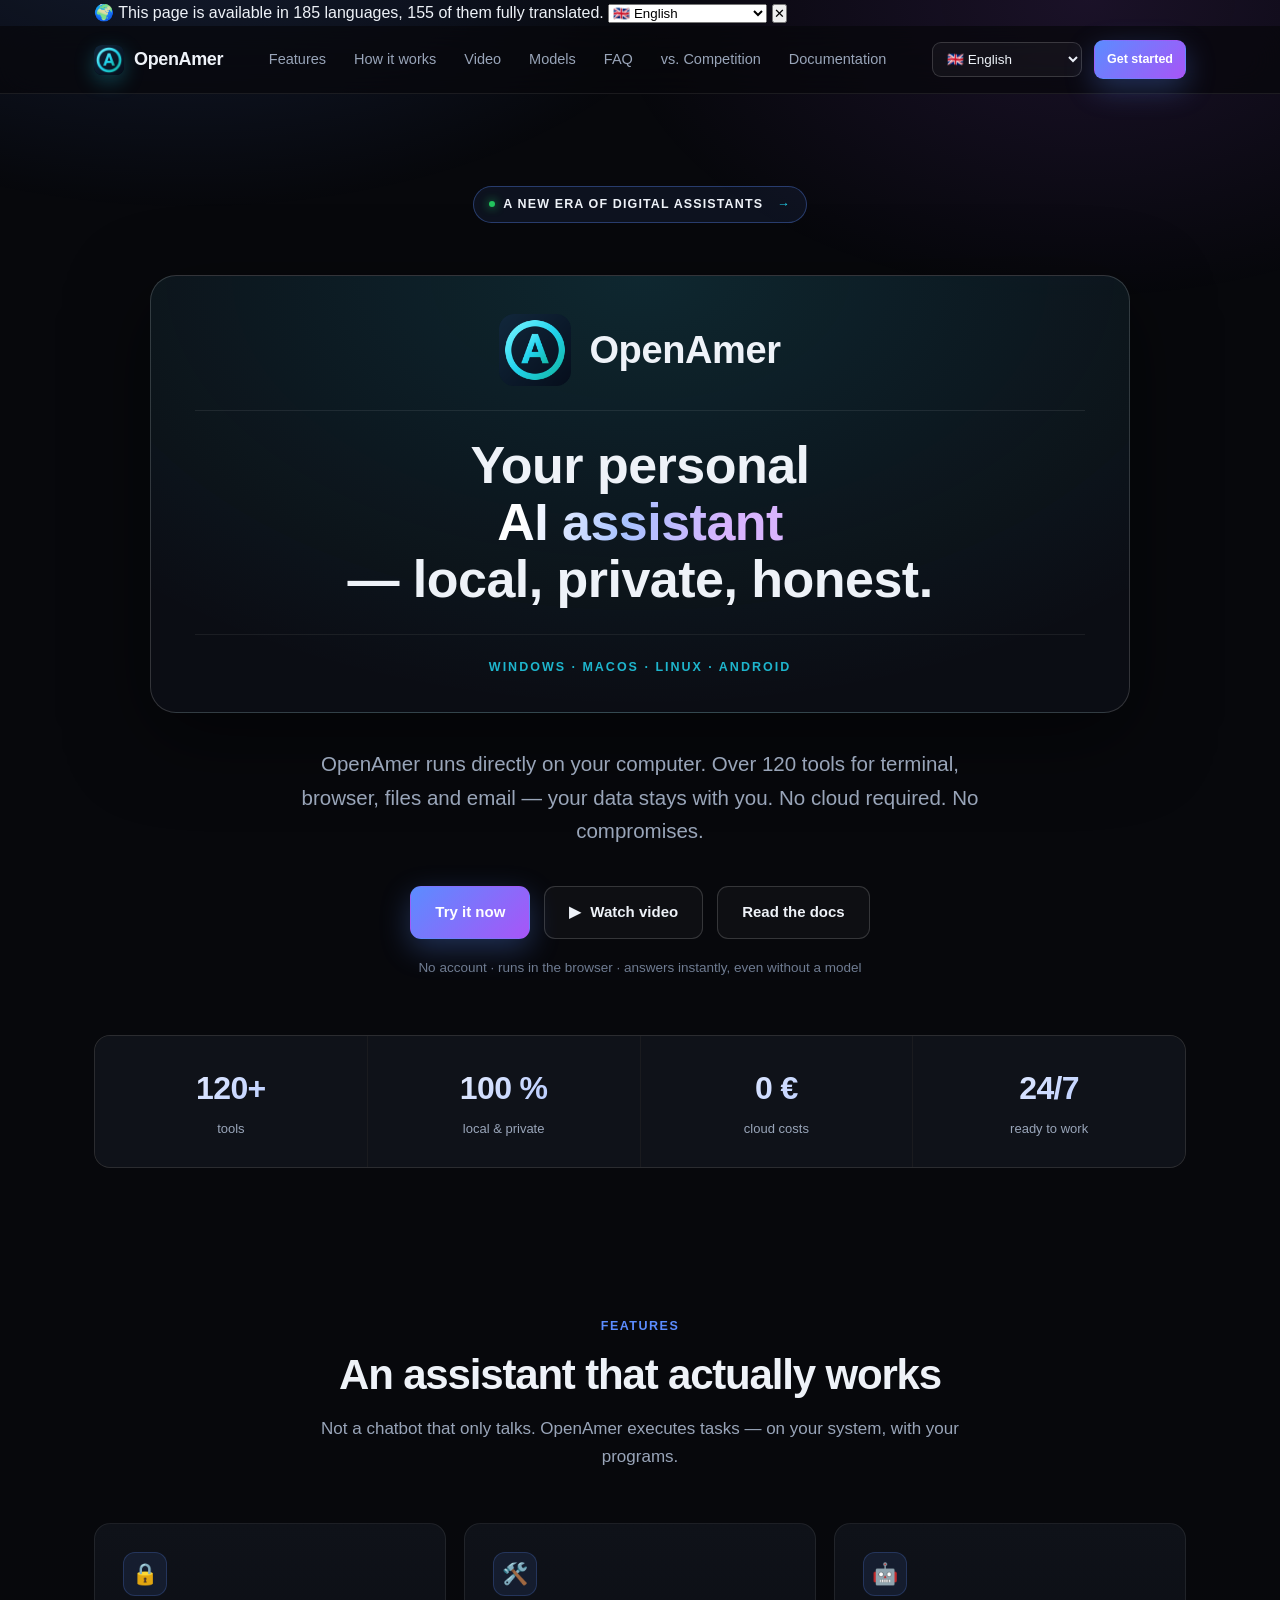
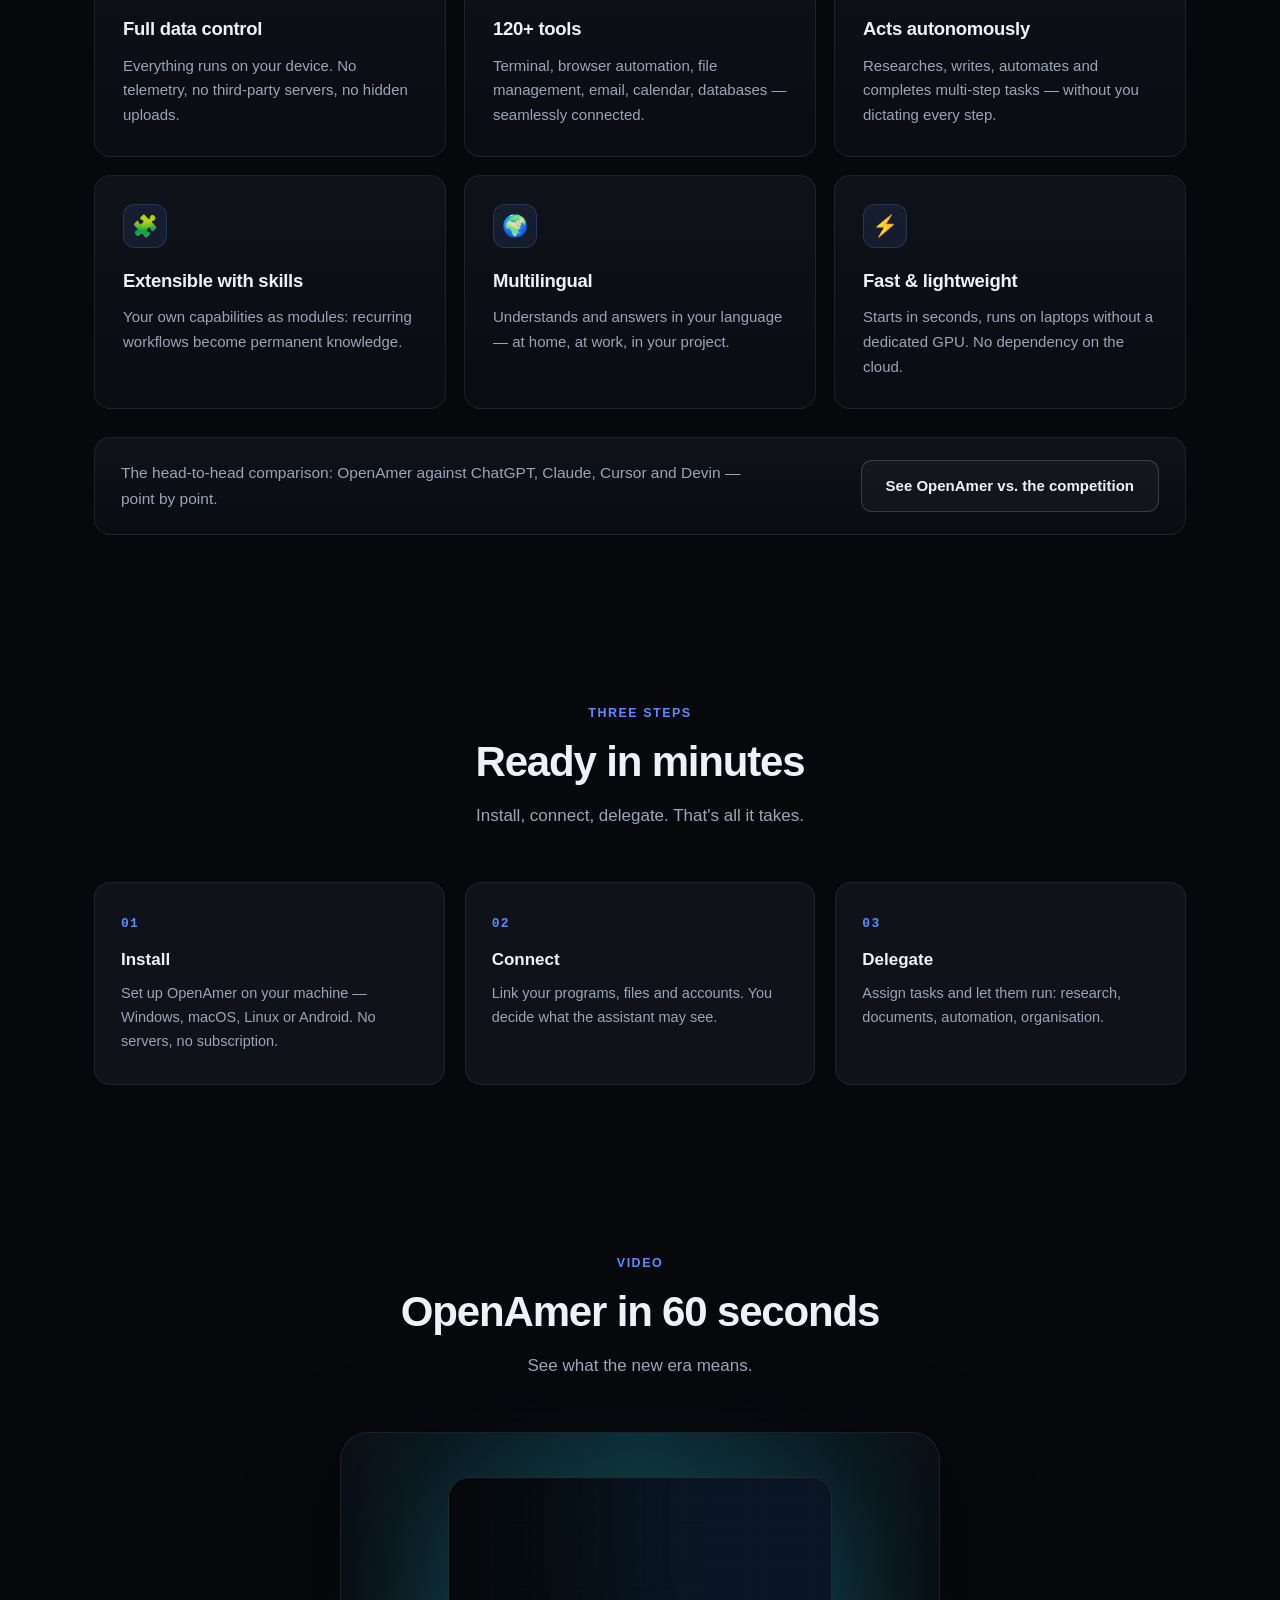
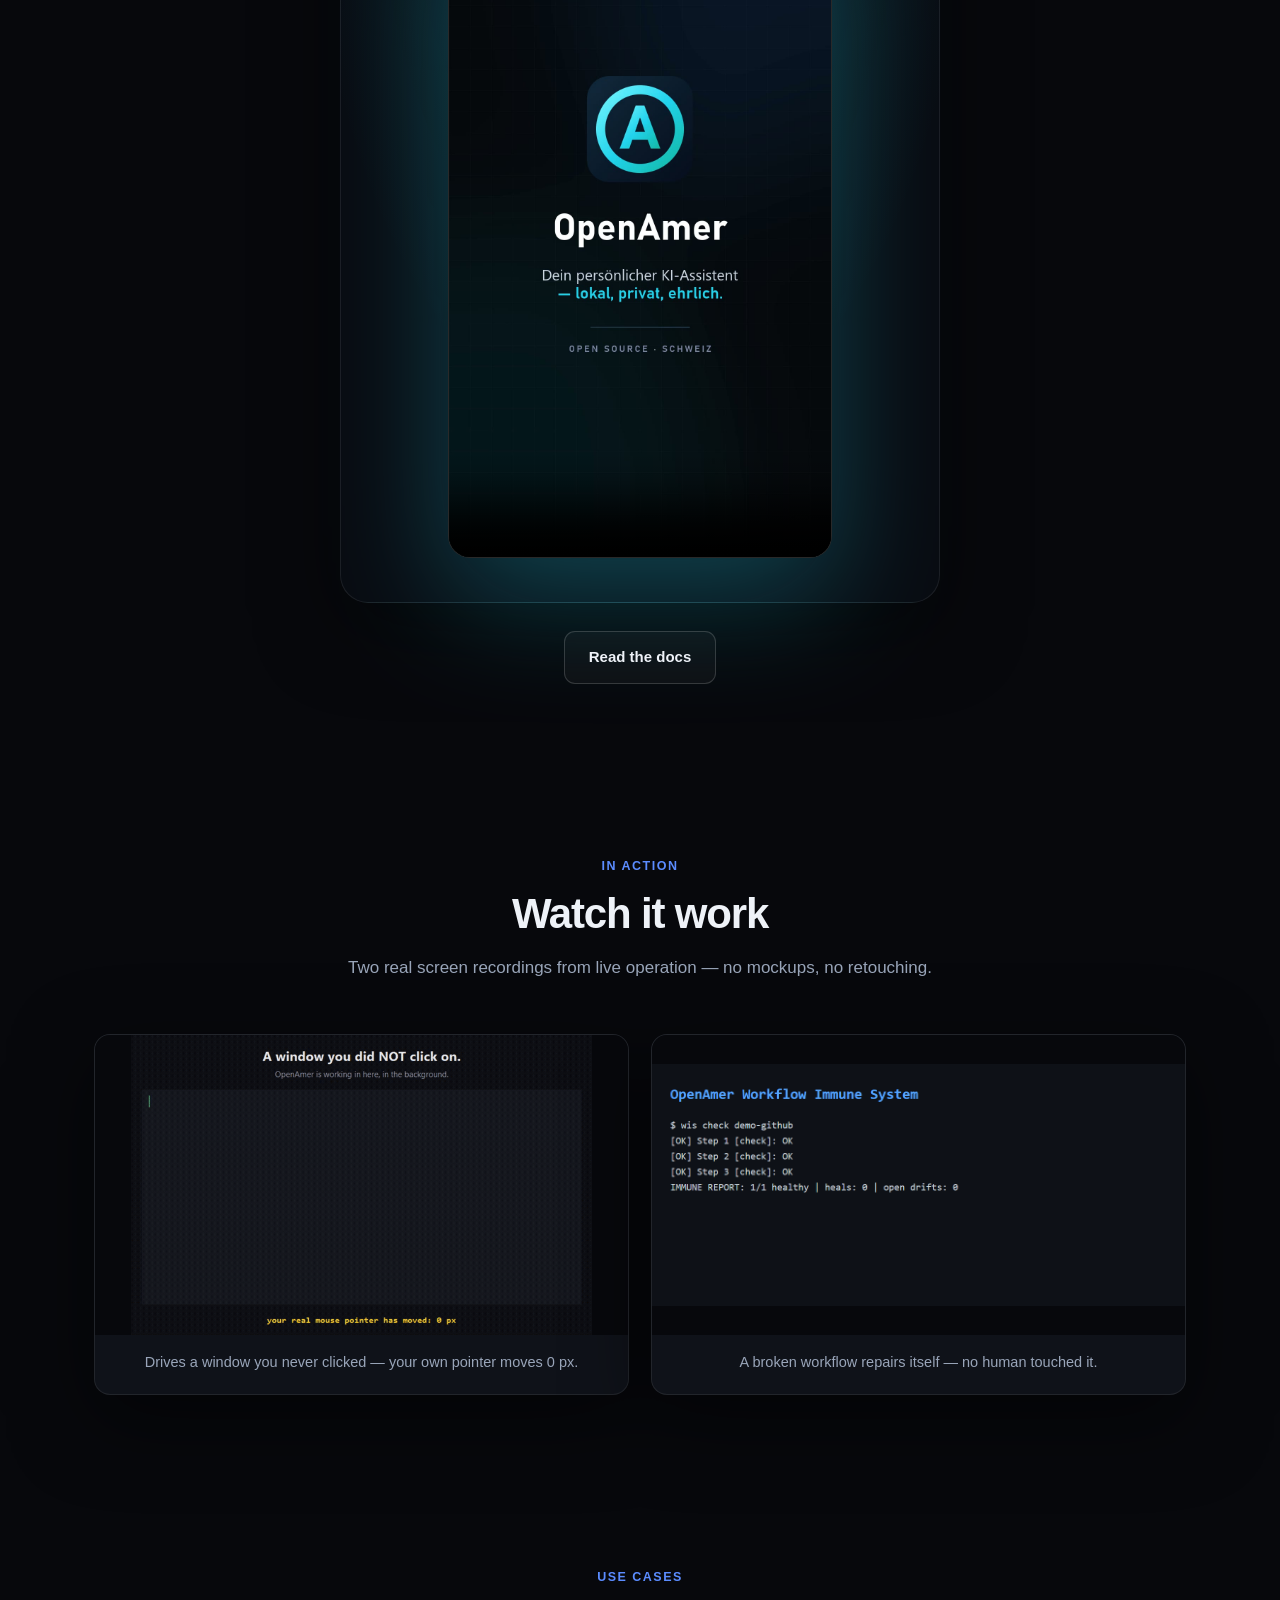
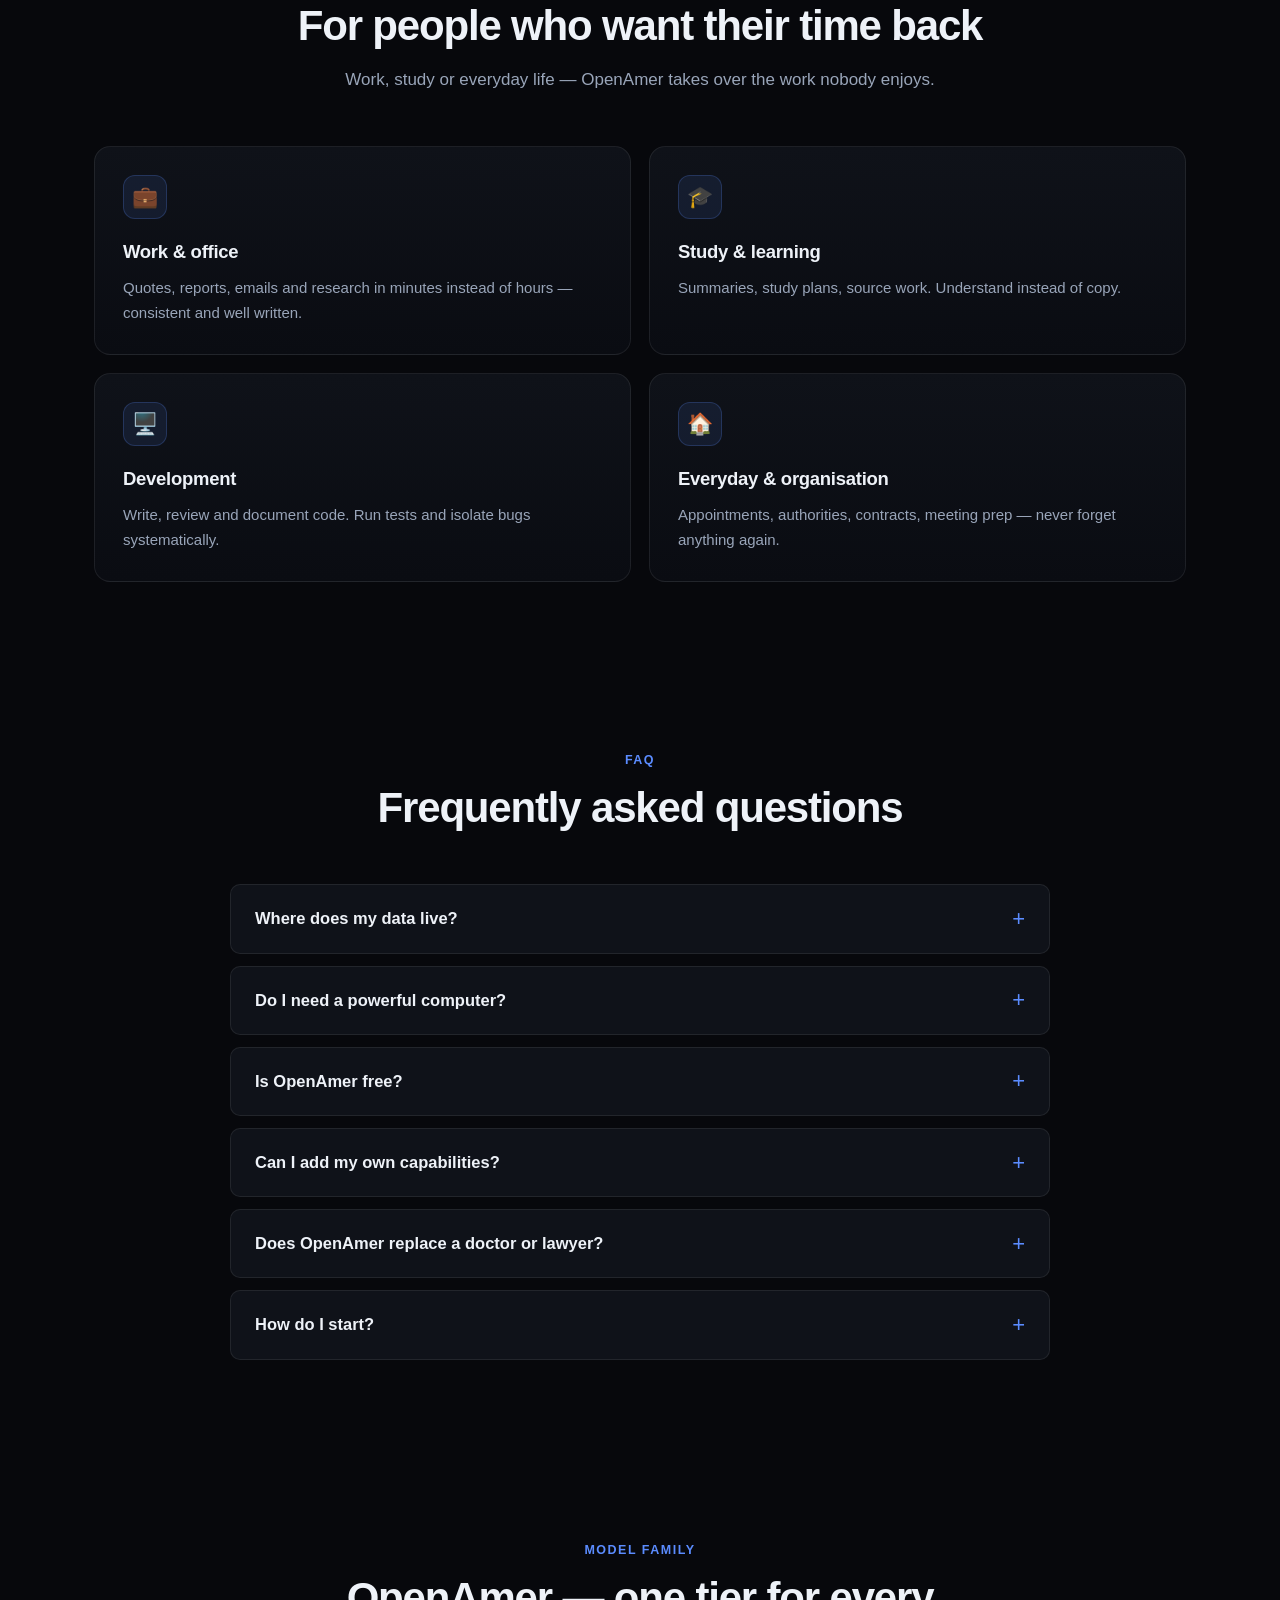
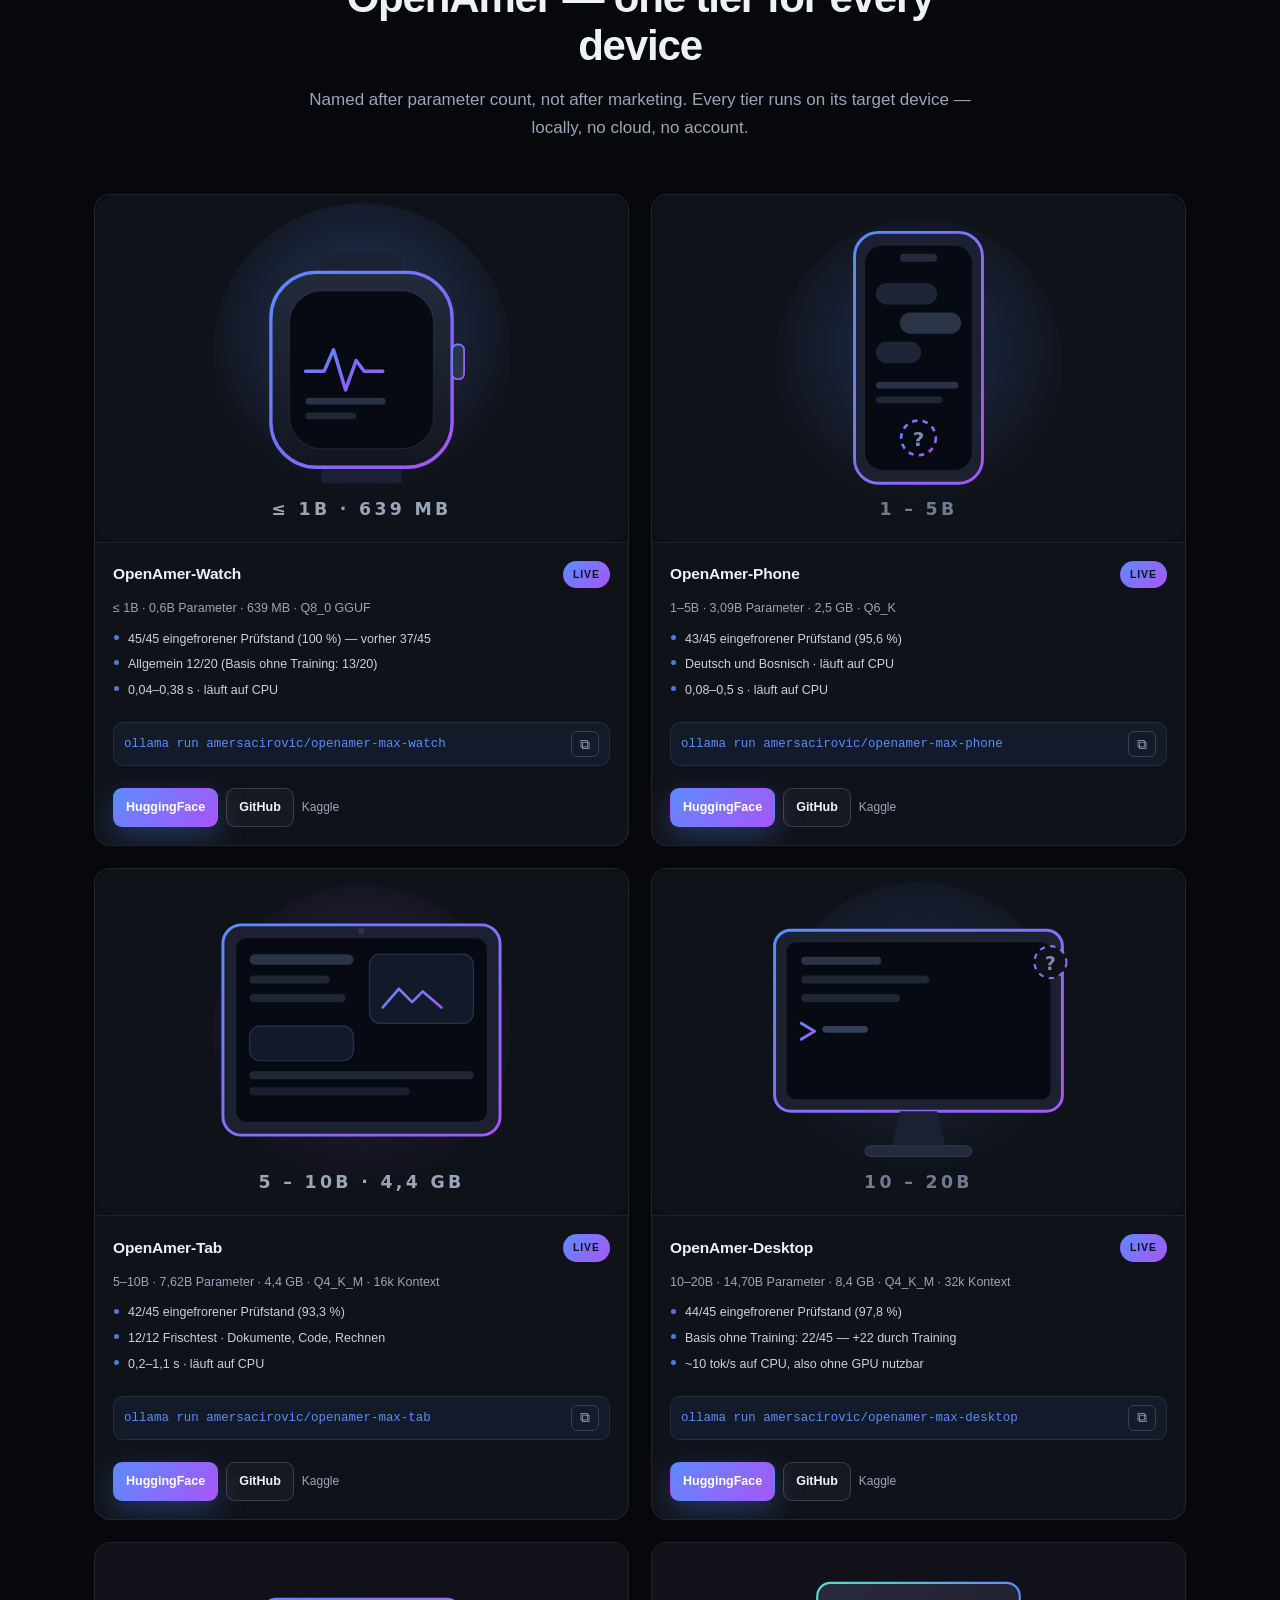
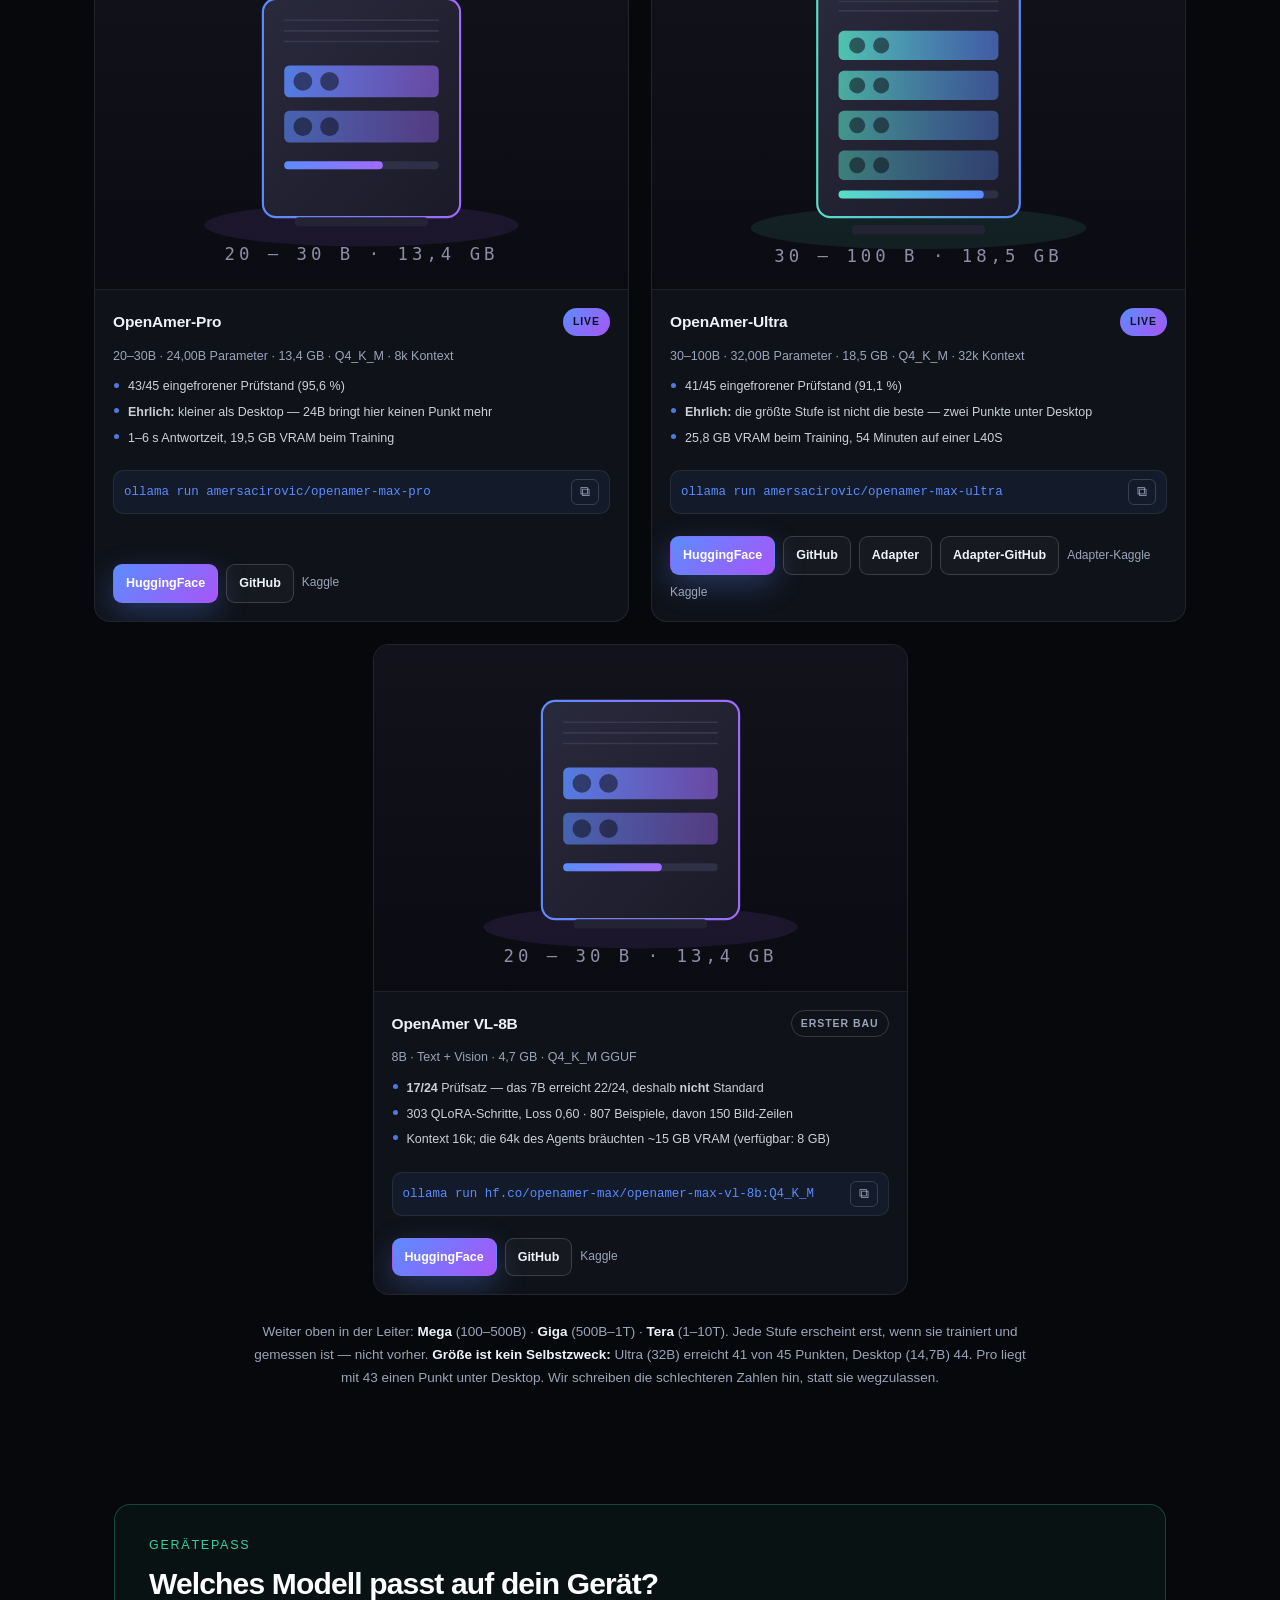
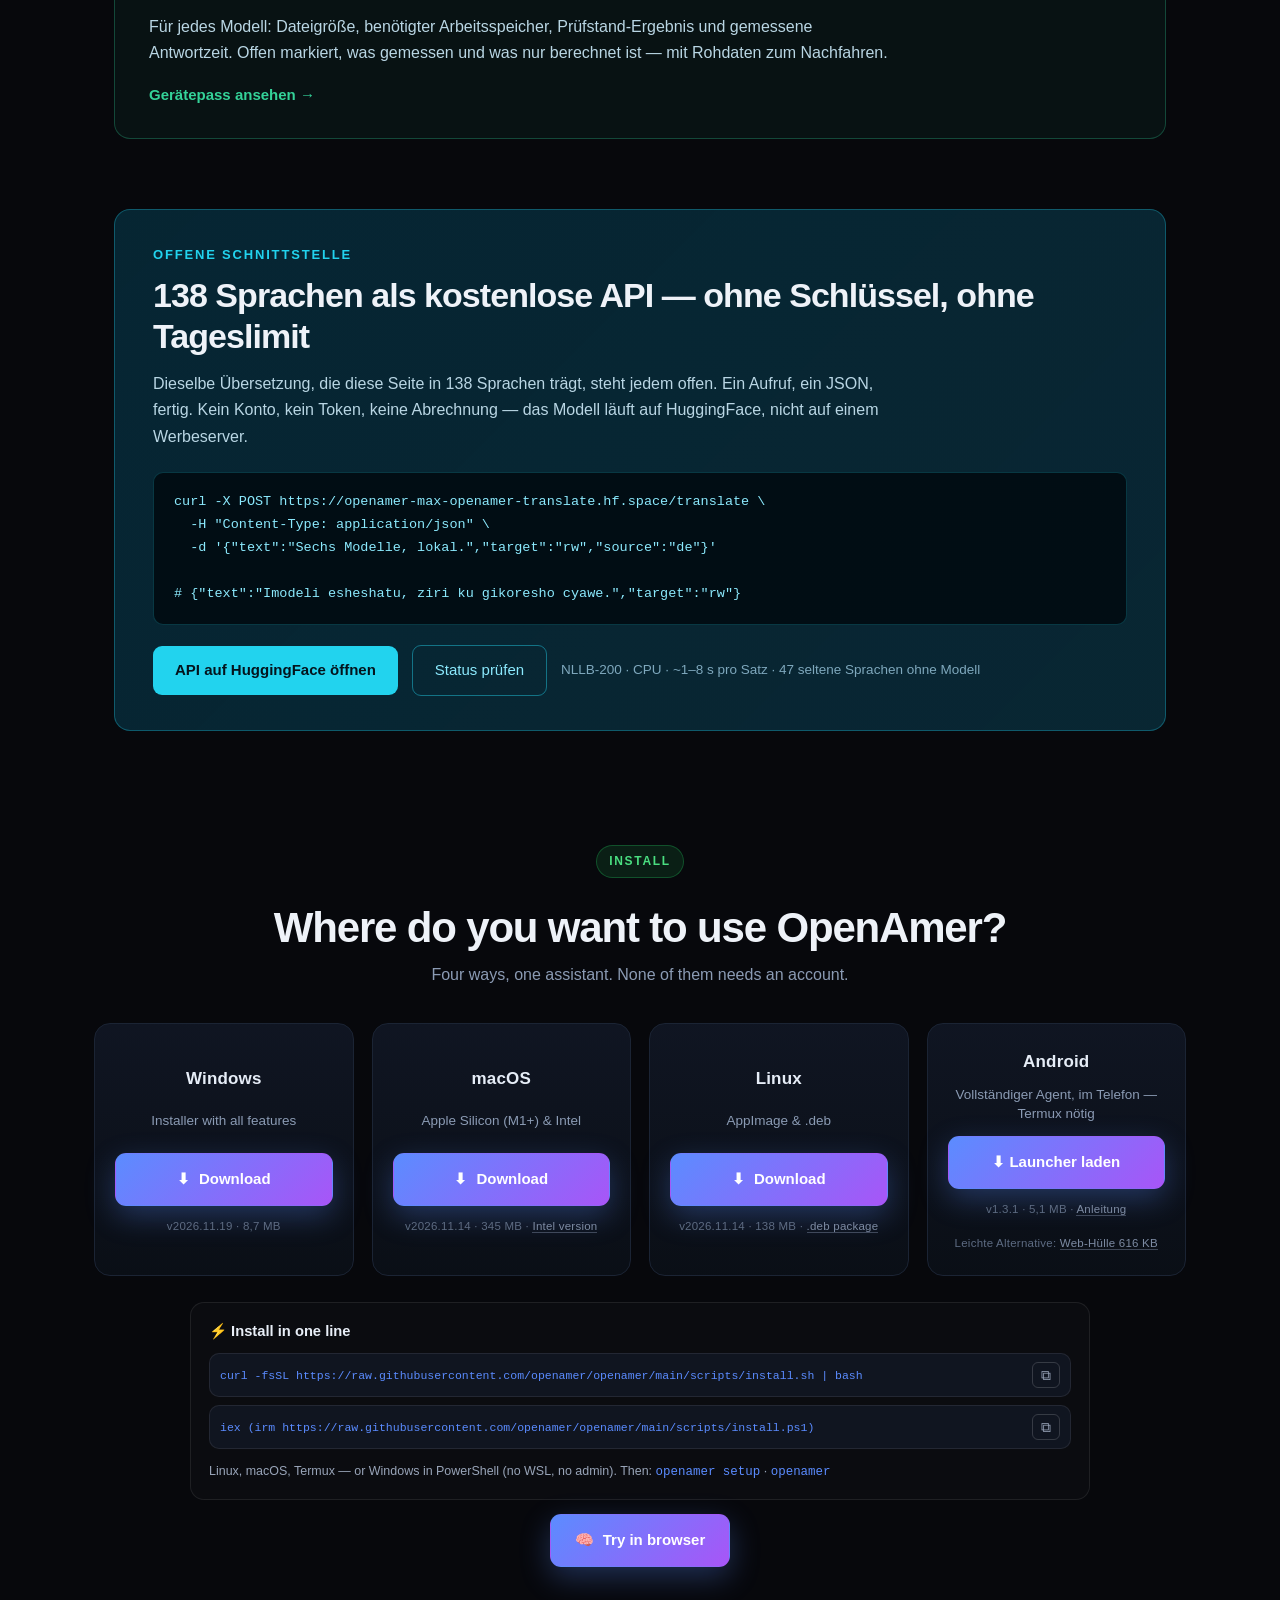
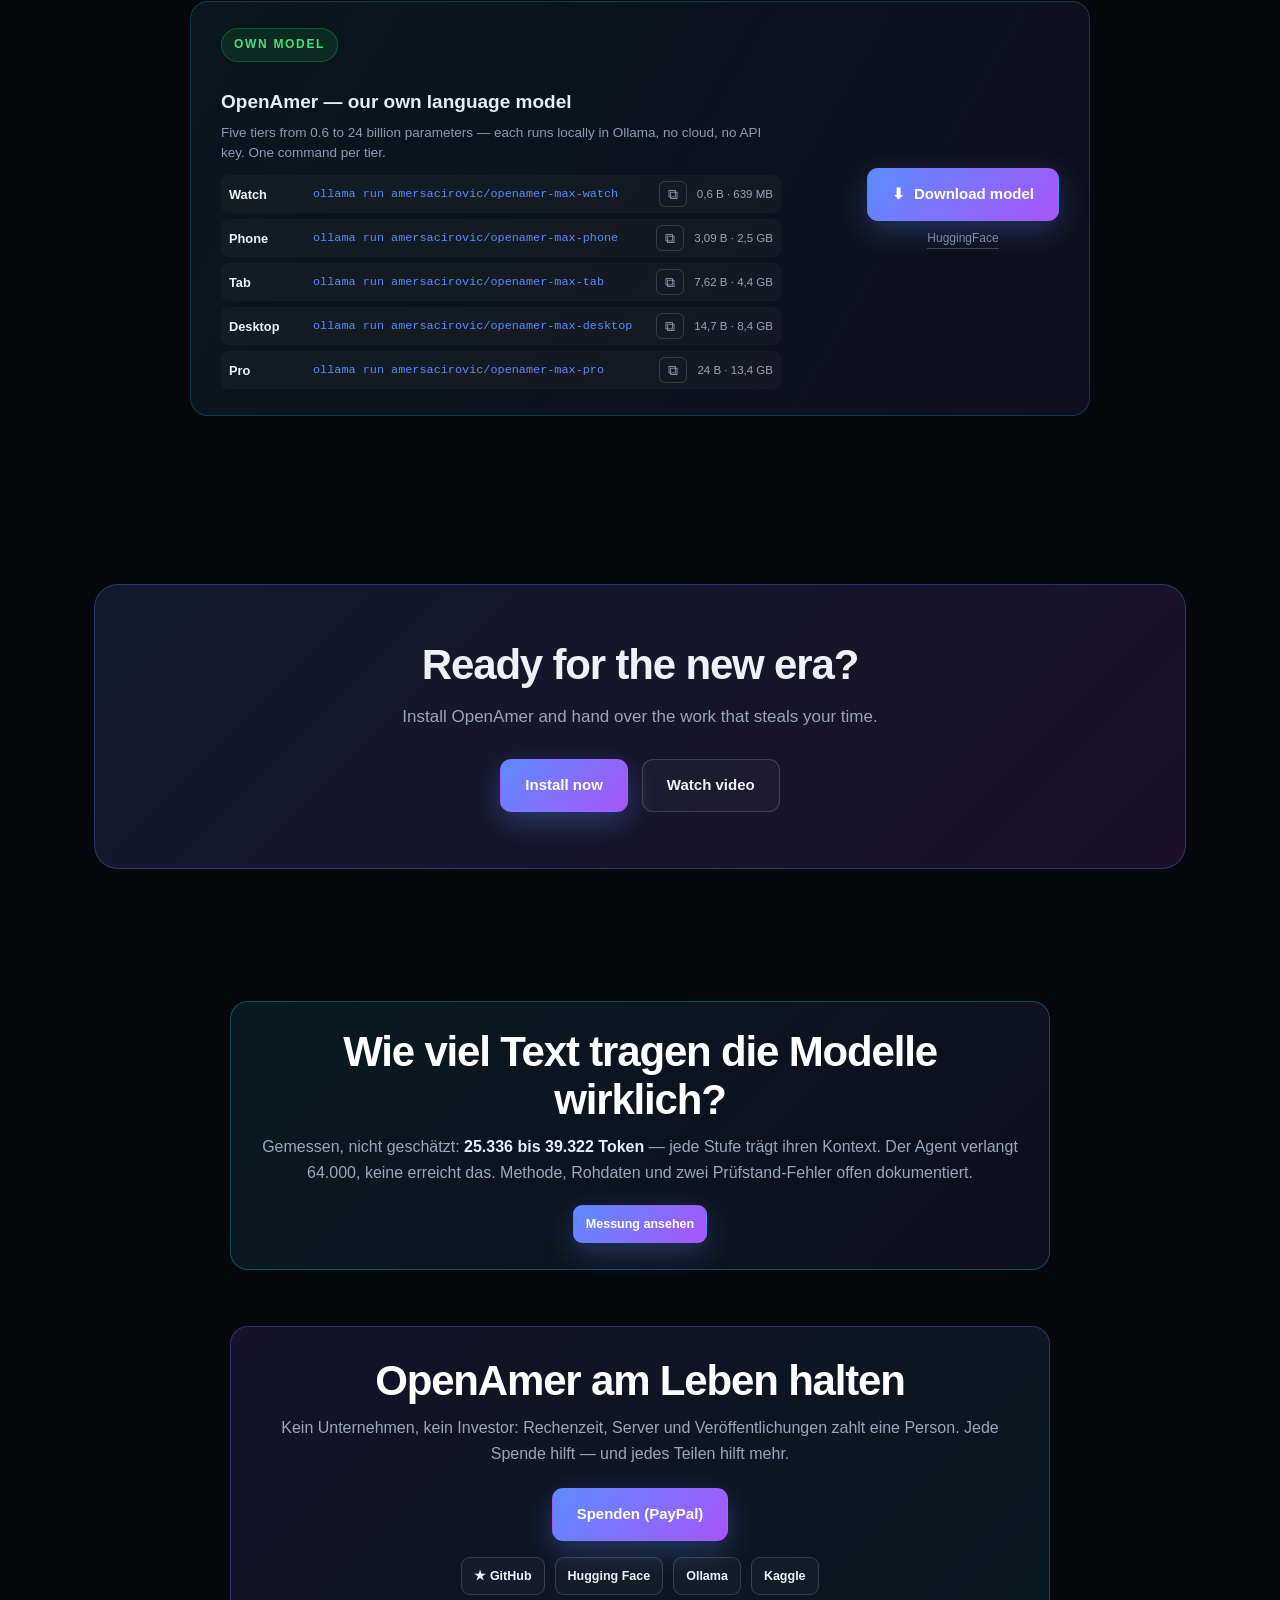
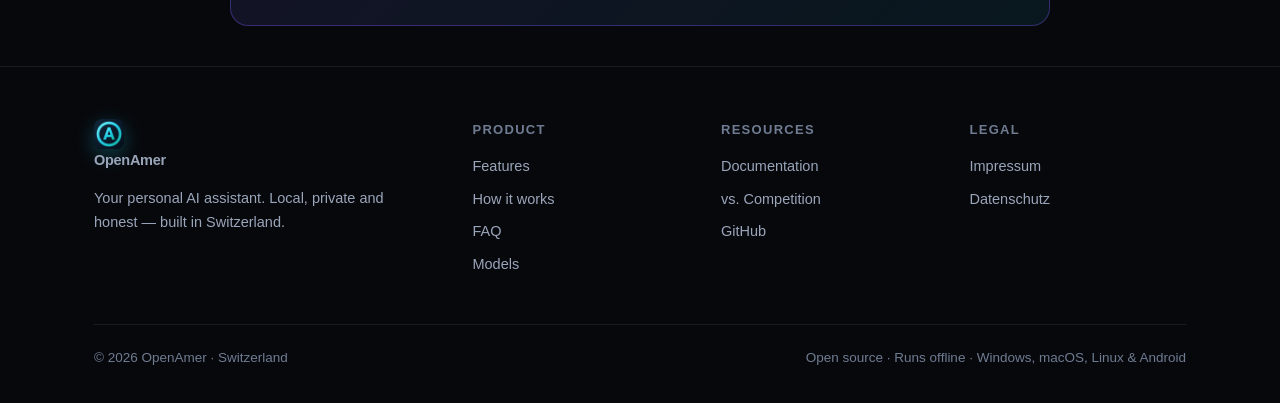
==== commit acd9d974: "fix(site): banner states 155 of 185 fully translated, not just 185 The site claimed 185 languages wh" ====
--- a/index.html
+++ b/index.html
@@ -118,7 +118,7 @@
 <div class="lang-banner" id="langBanner" hidden>
   <div class="wrap lang-banner-in">
     <span class="lang-ico">🌍</span>
-    <span class="lang-txt" id="langTxt">This page is available in 185 languages.</span>
+    <span class="lang-txt" id="langTxt">This page is available in 185 languages, 155 of them fully translated.</span>
     <select id="langQuick" class="lang-quick" aria-label="Sprache / Language"></select>
     <button class="lang-x" id="langX" type="button" aria-label="Schließen">✕</button>
   </div>
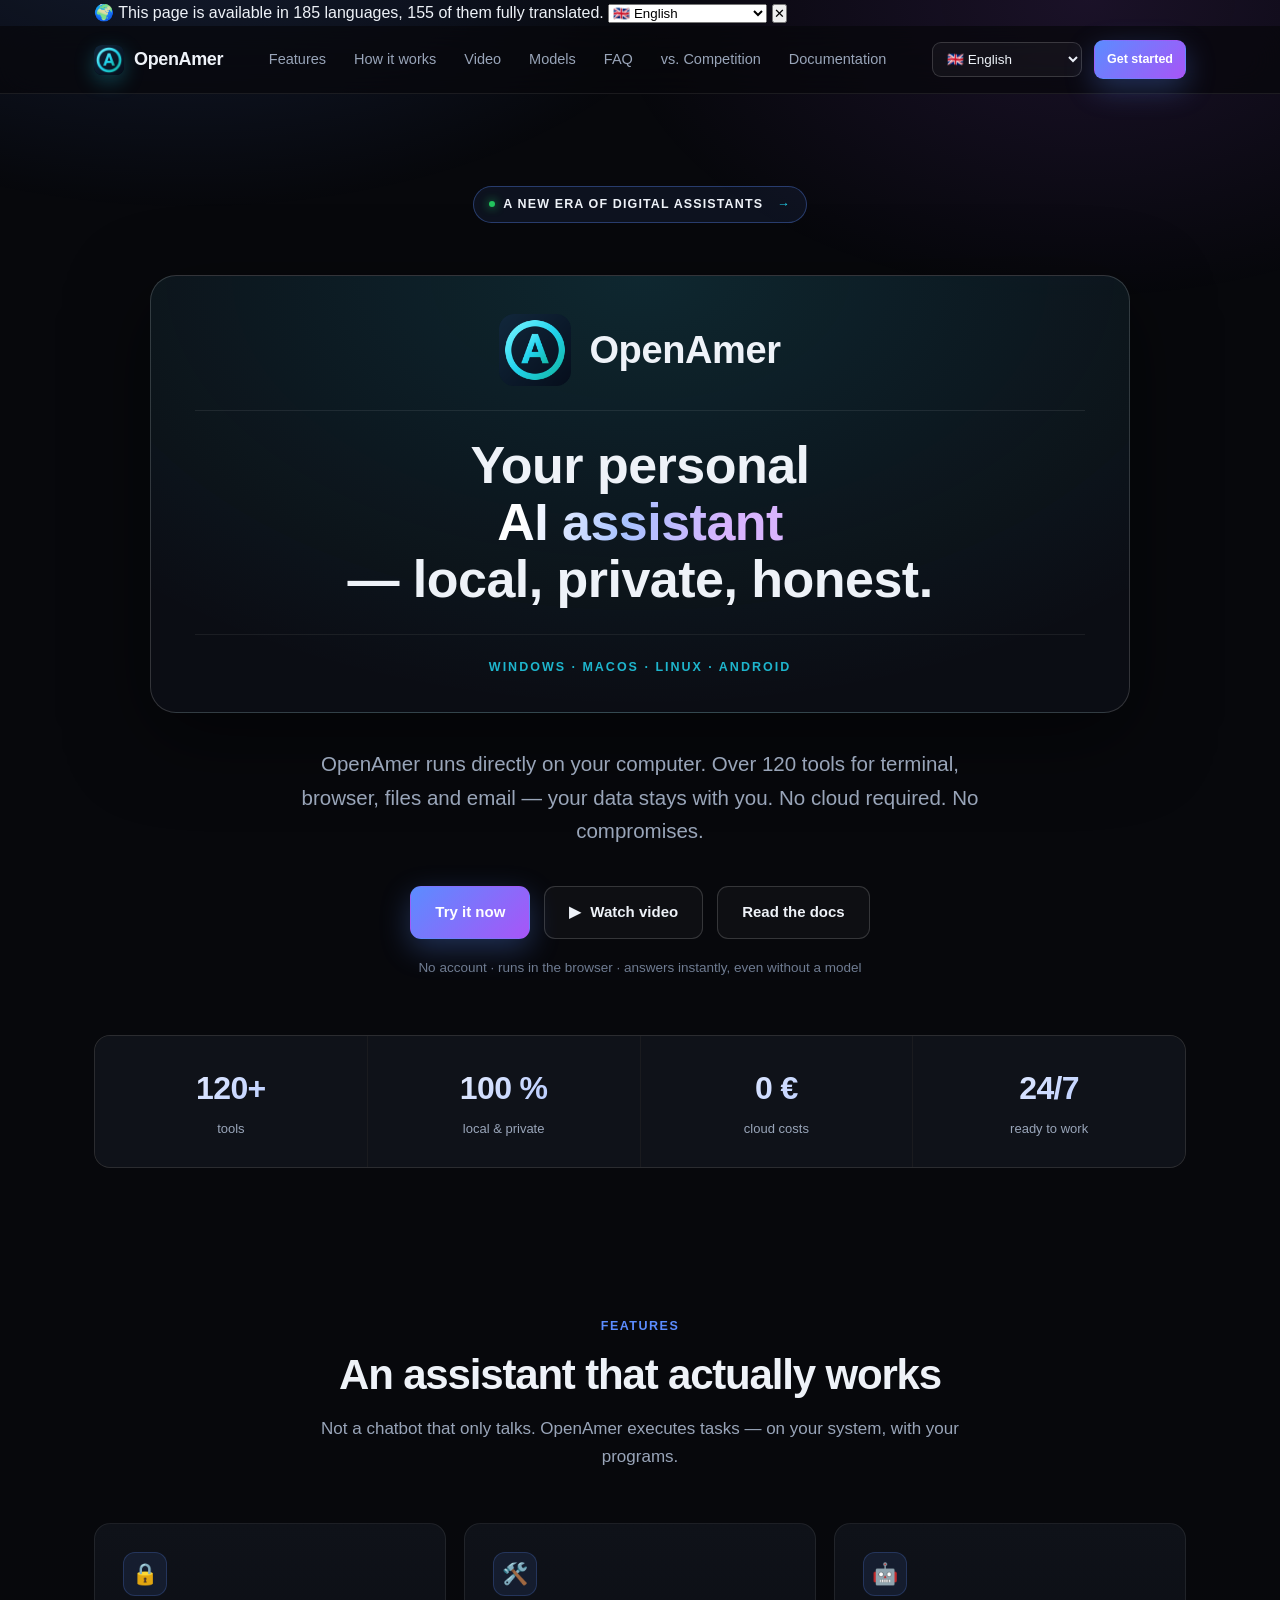
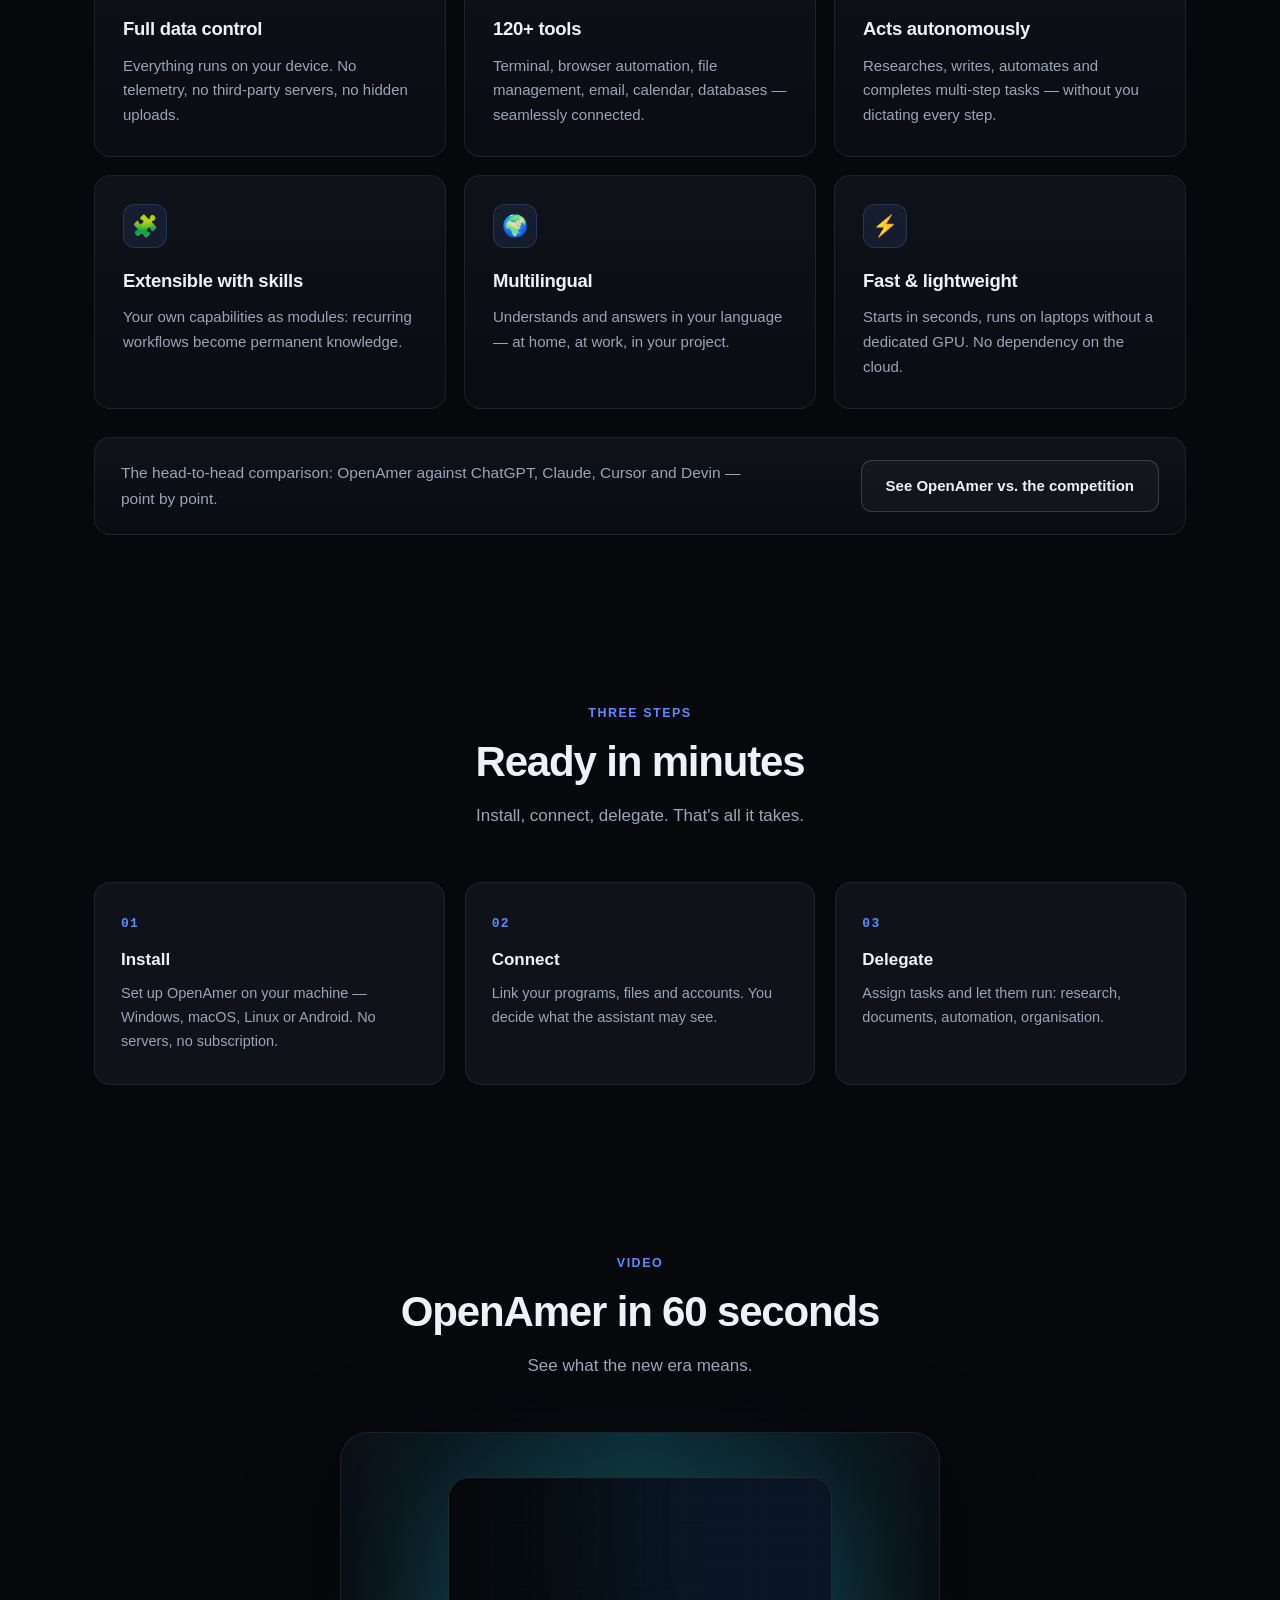
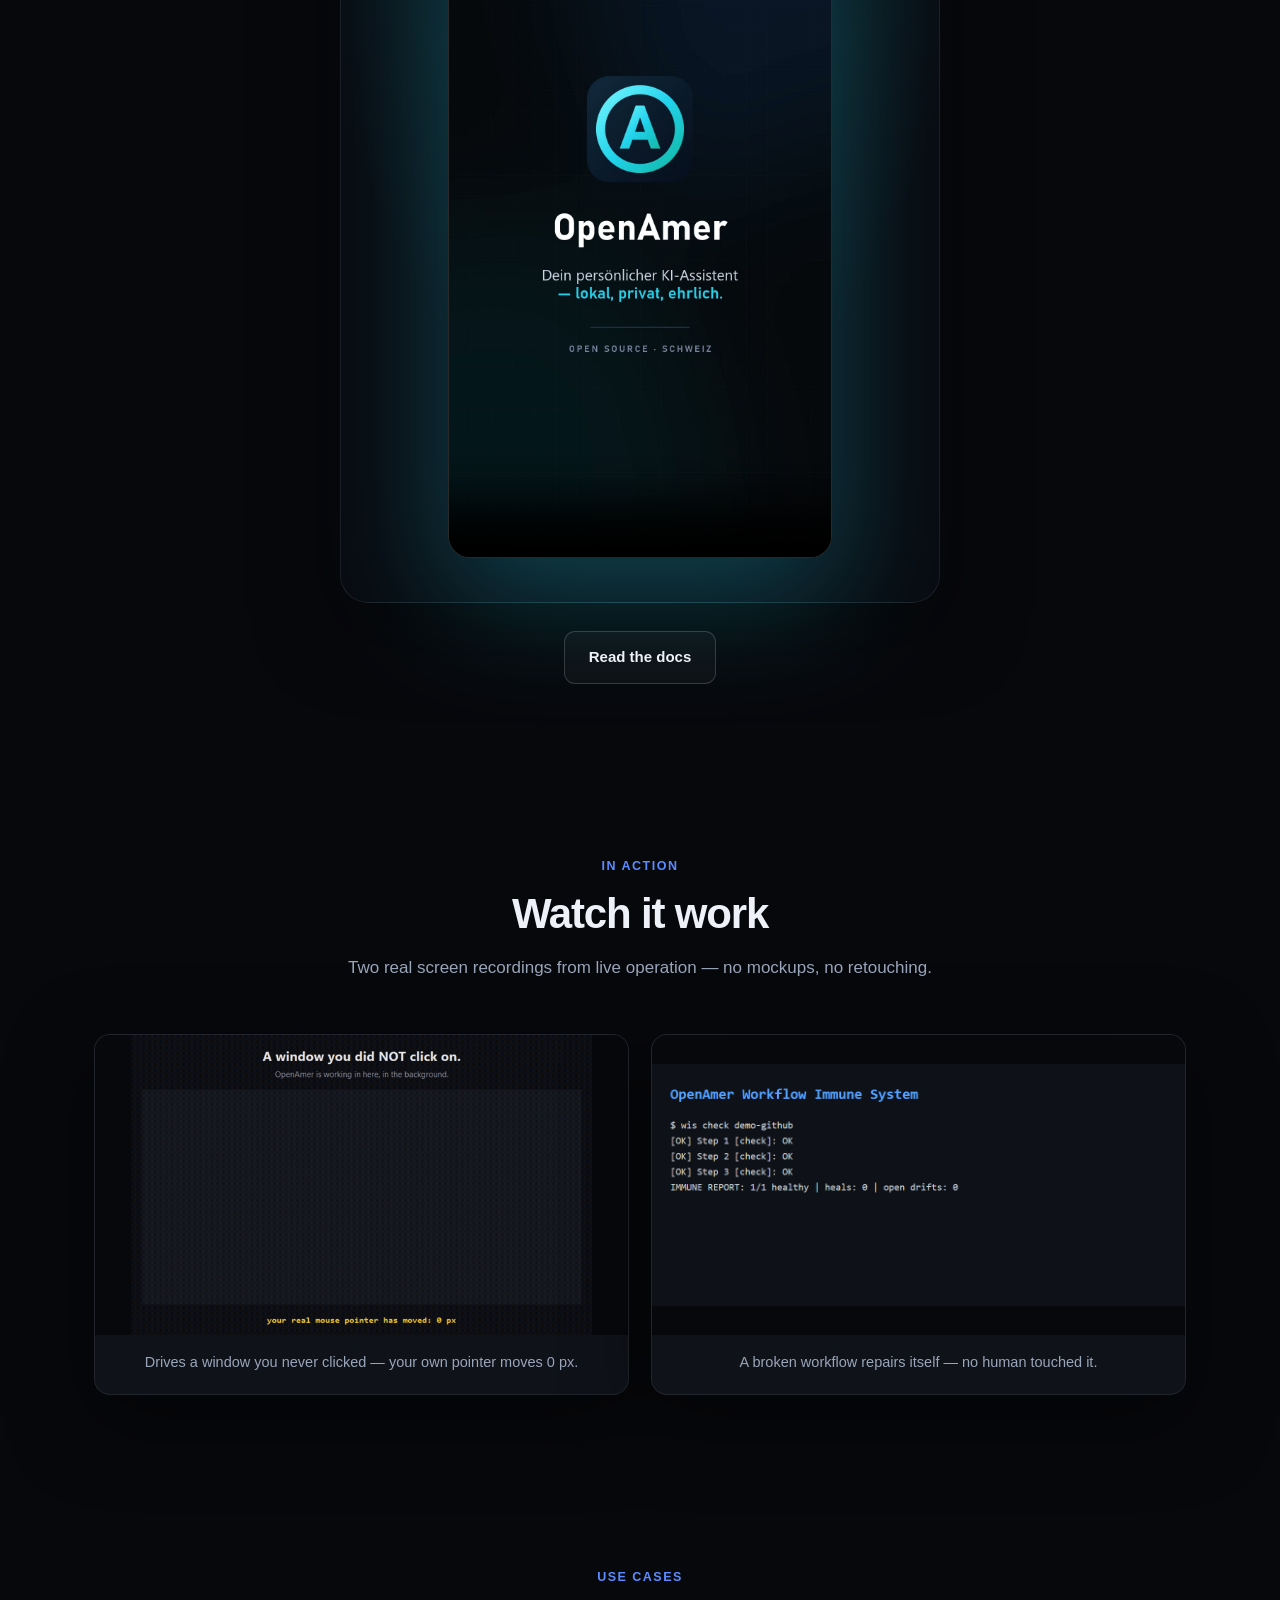
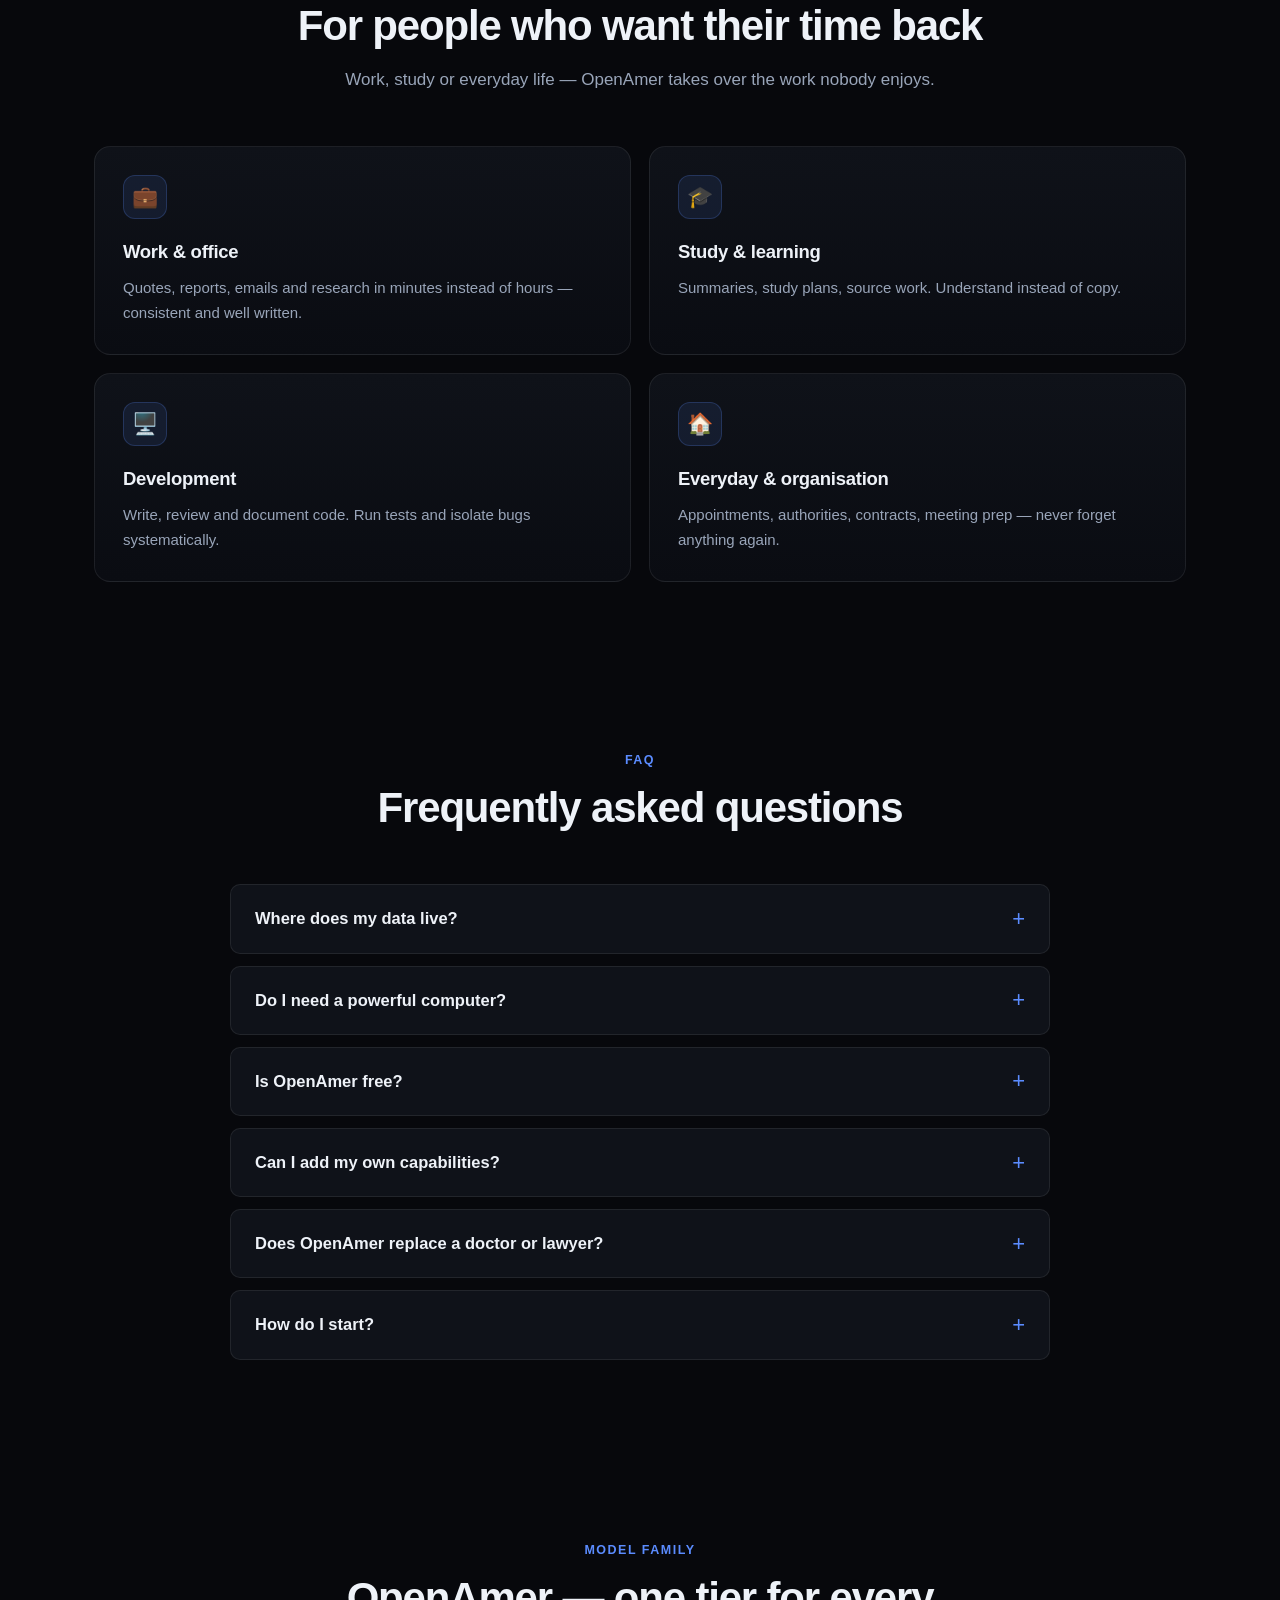
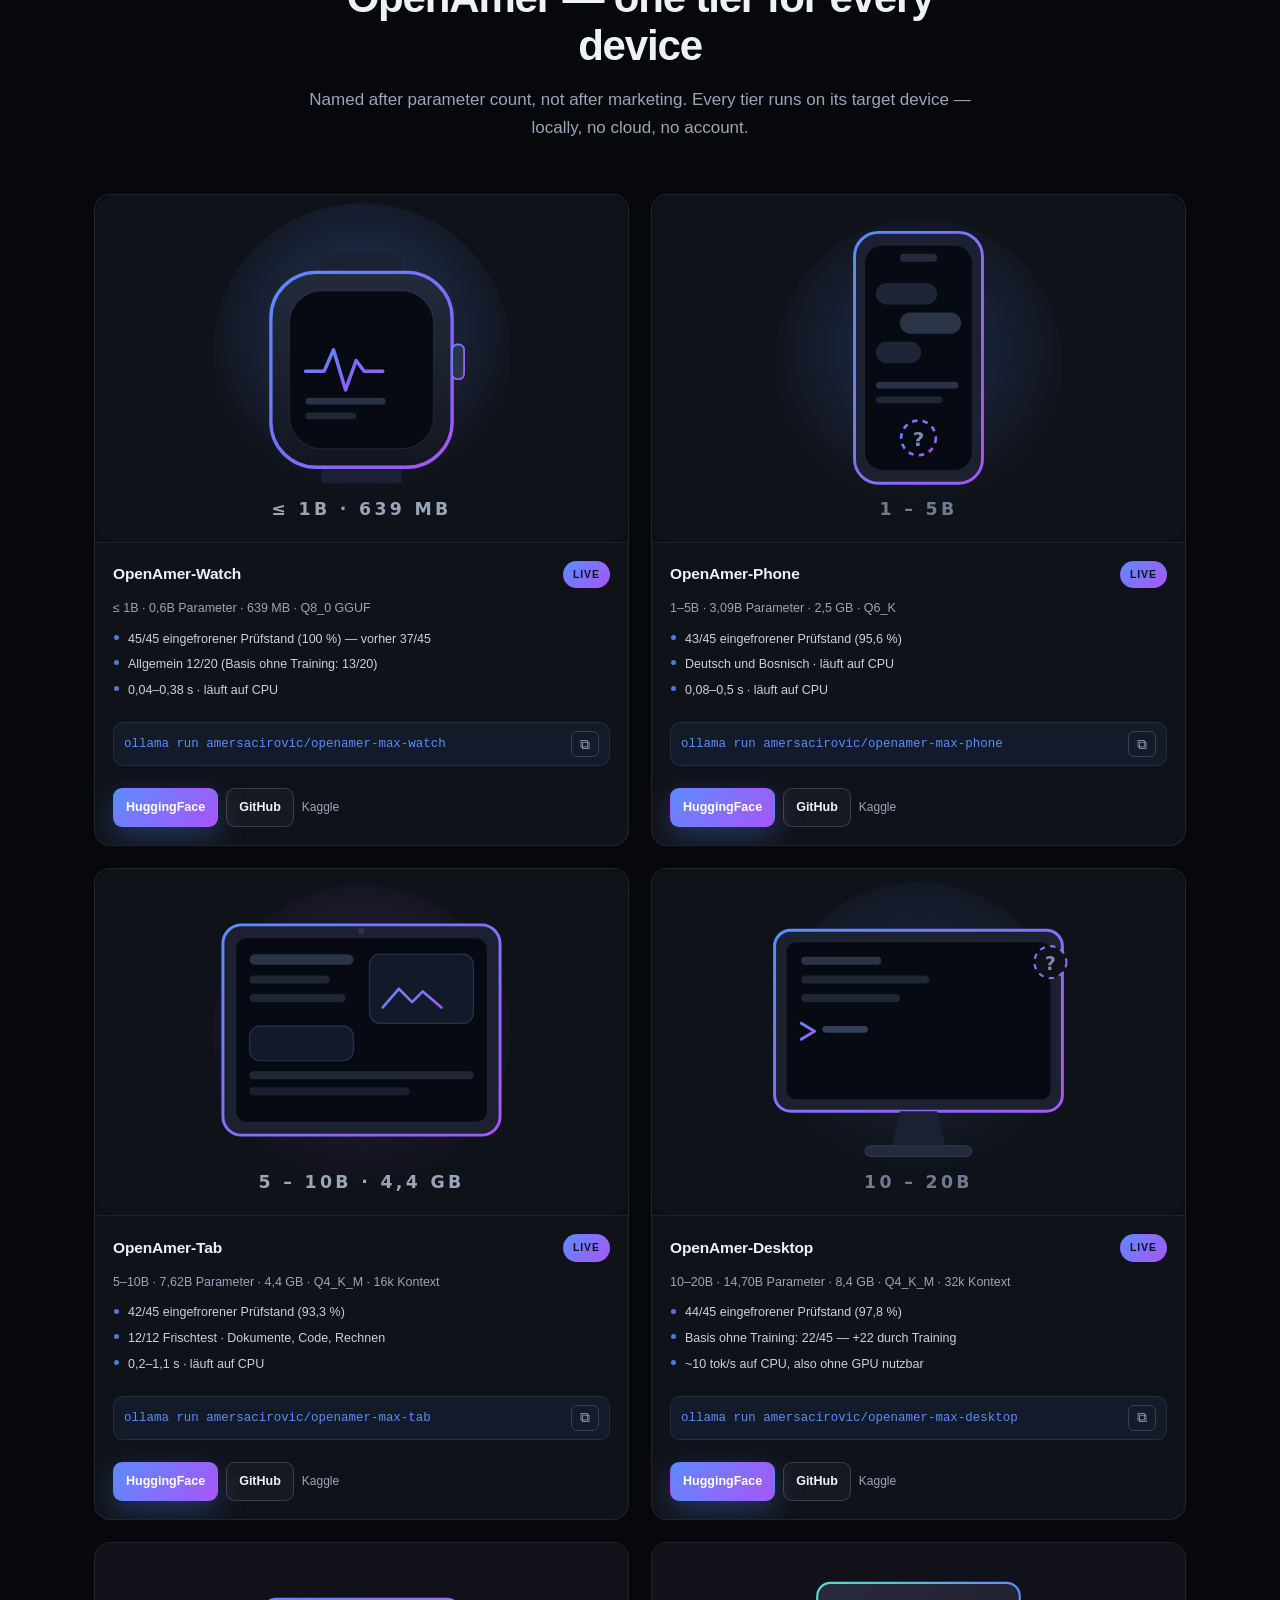
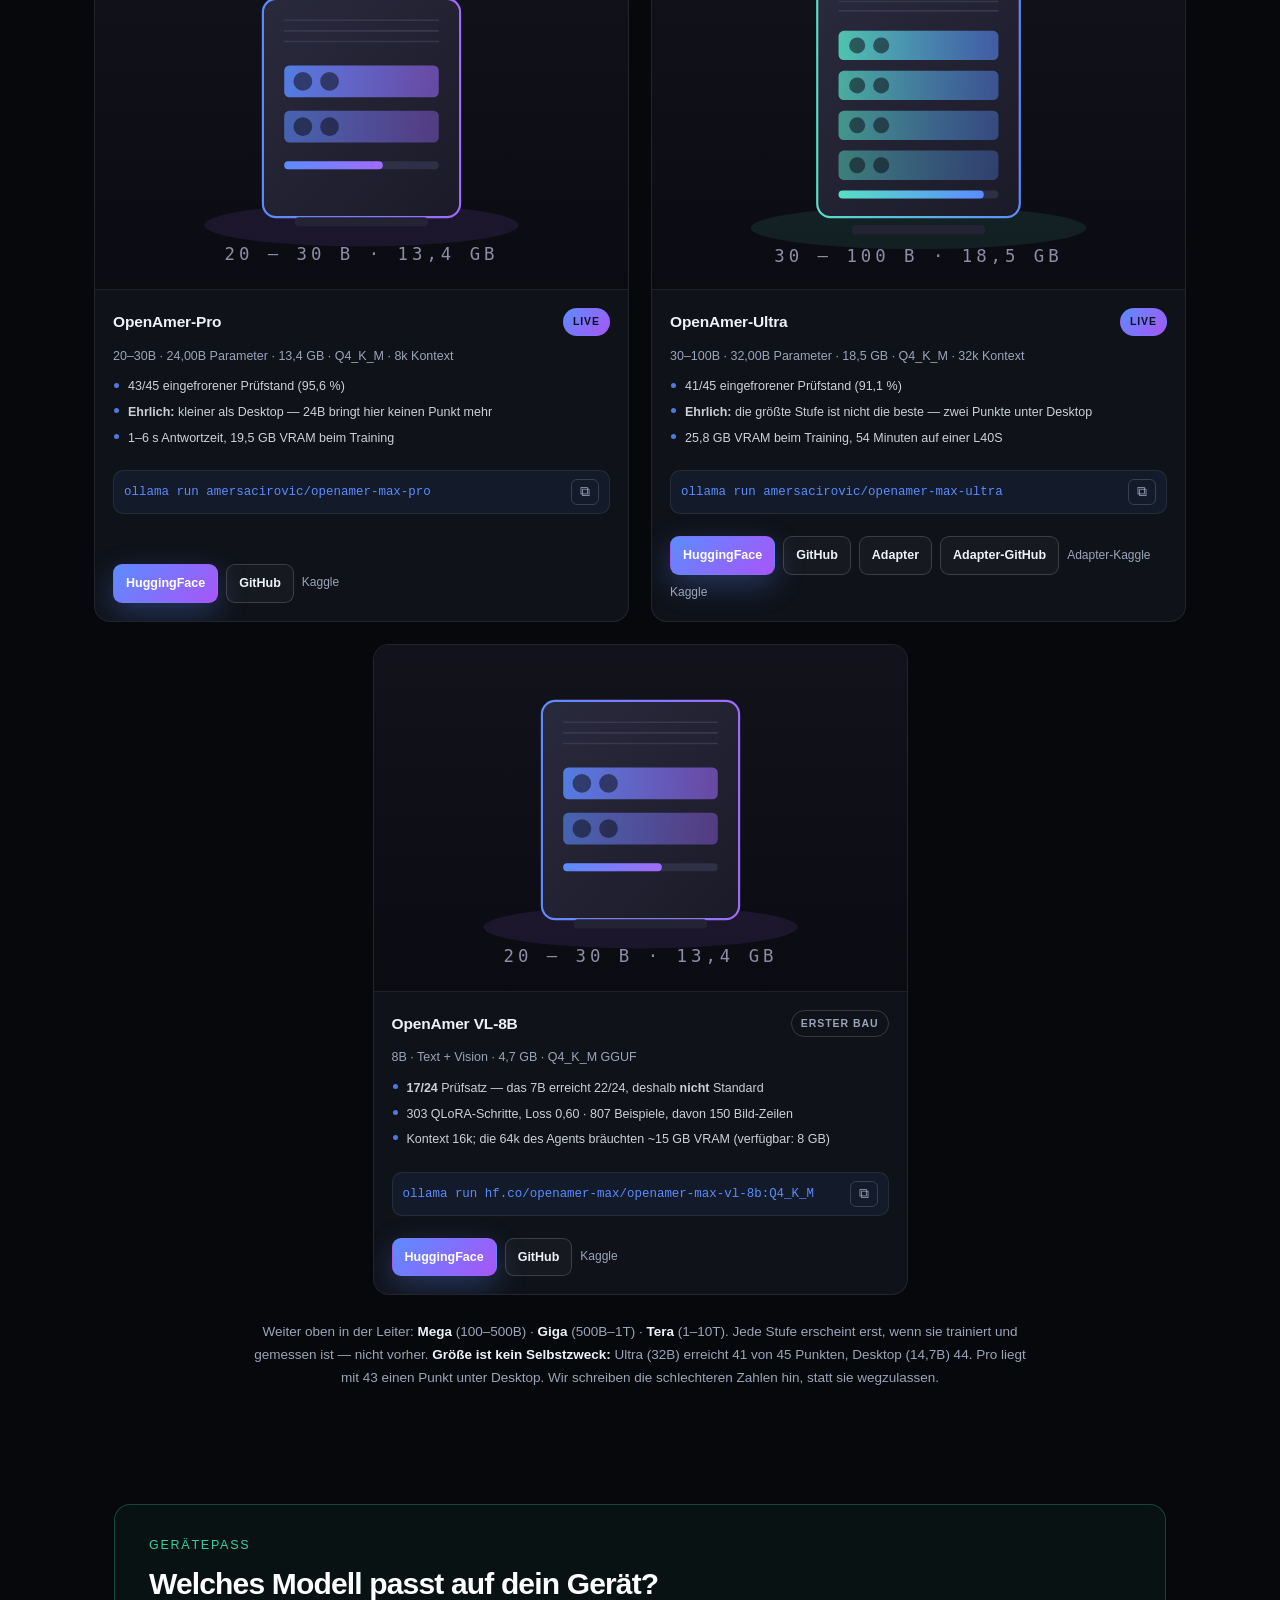
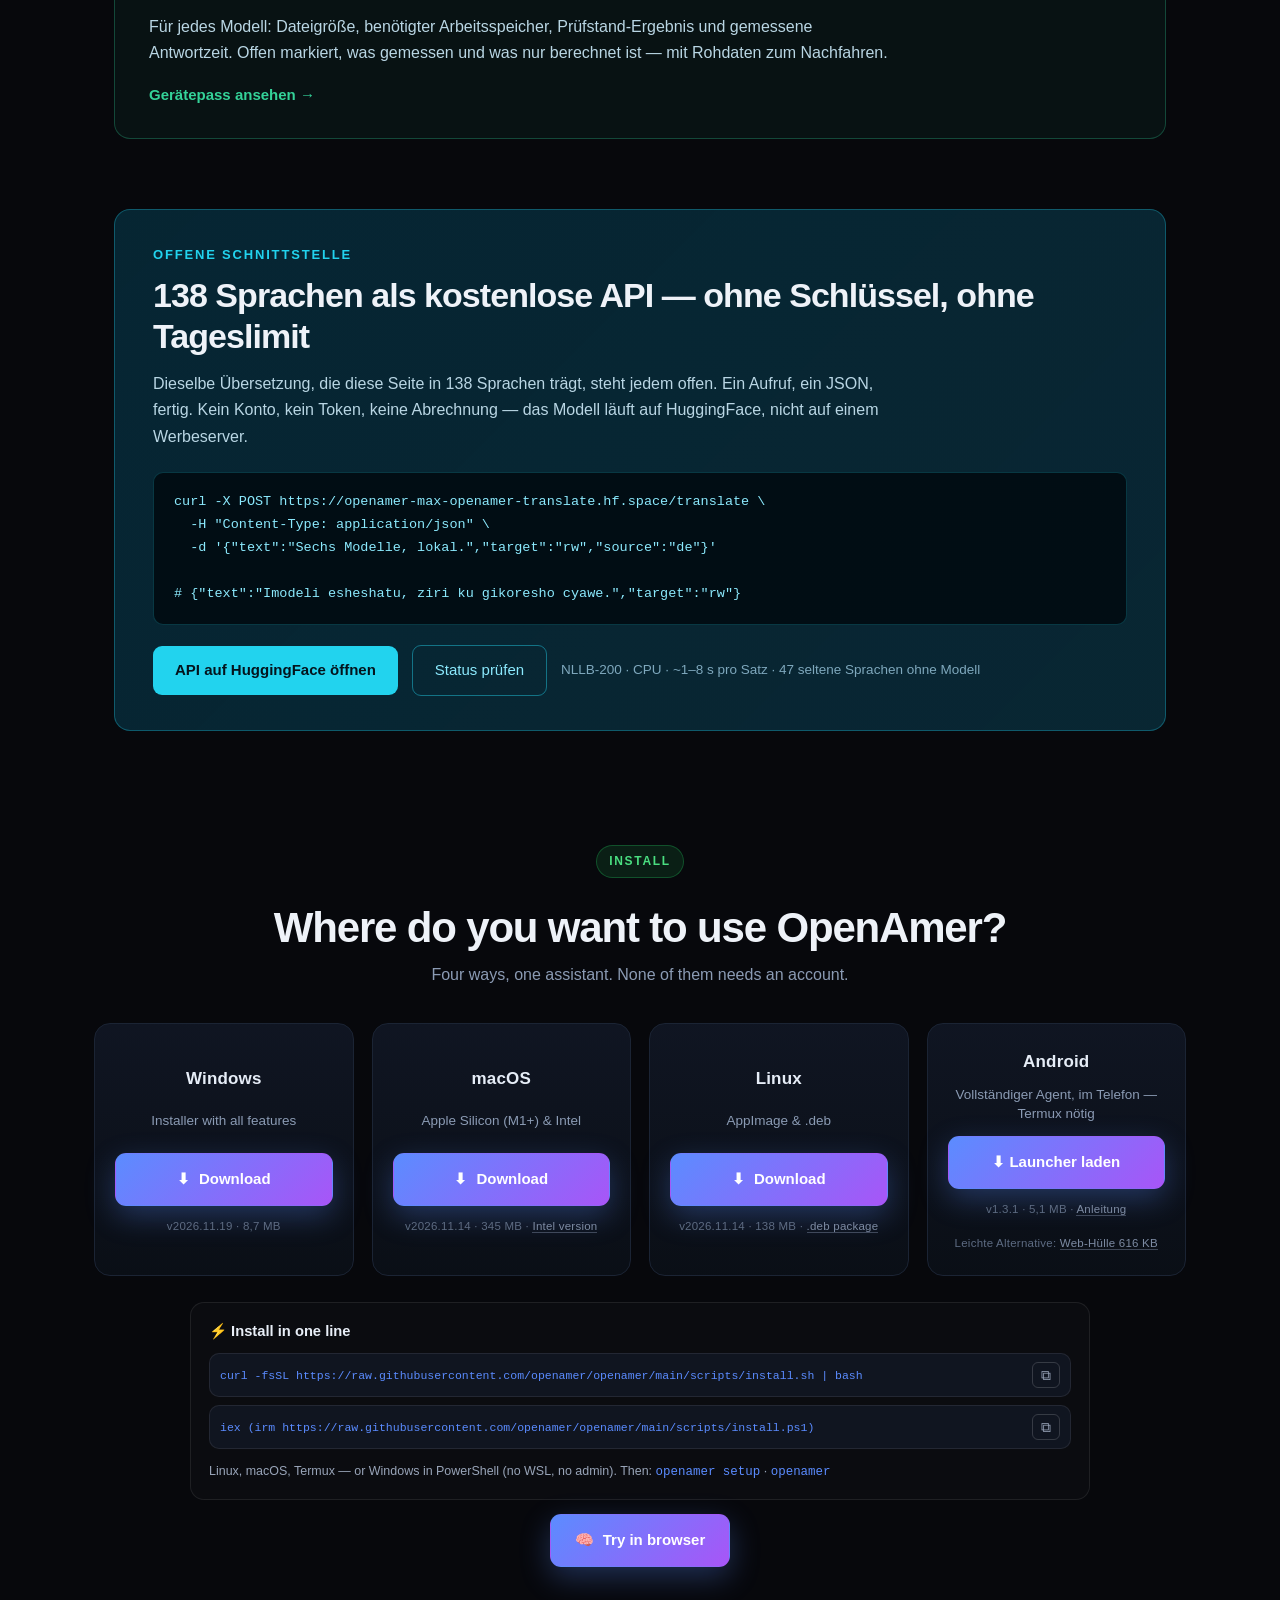
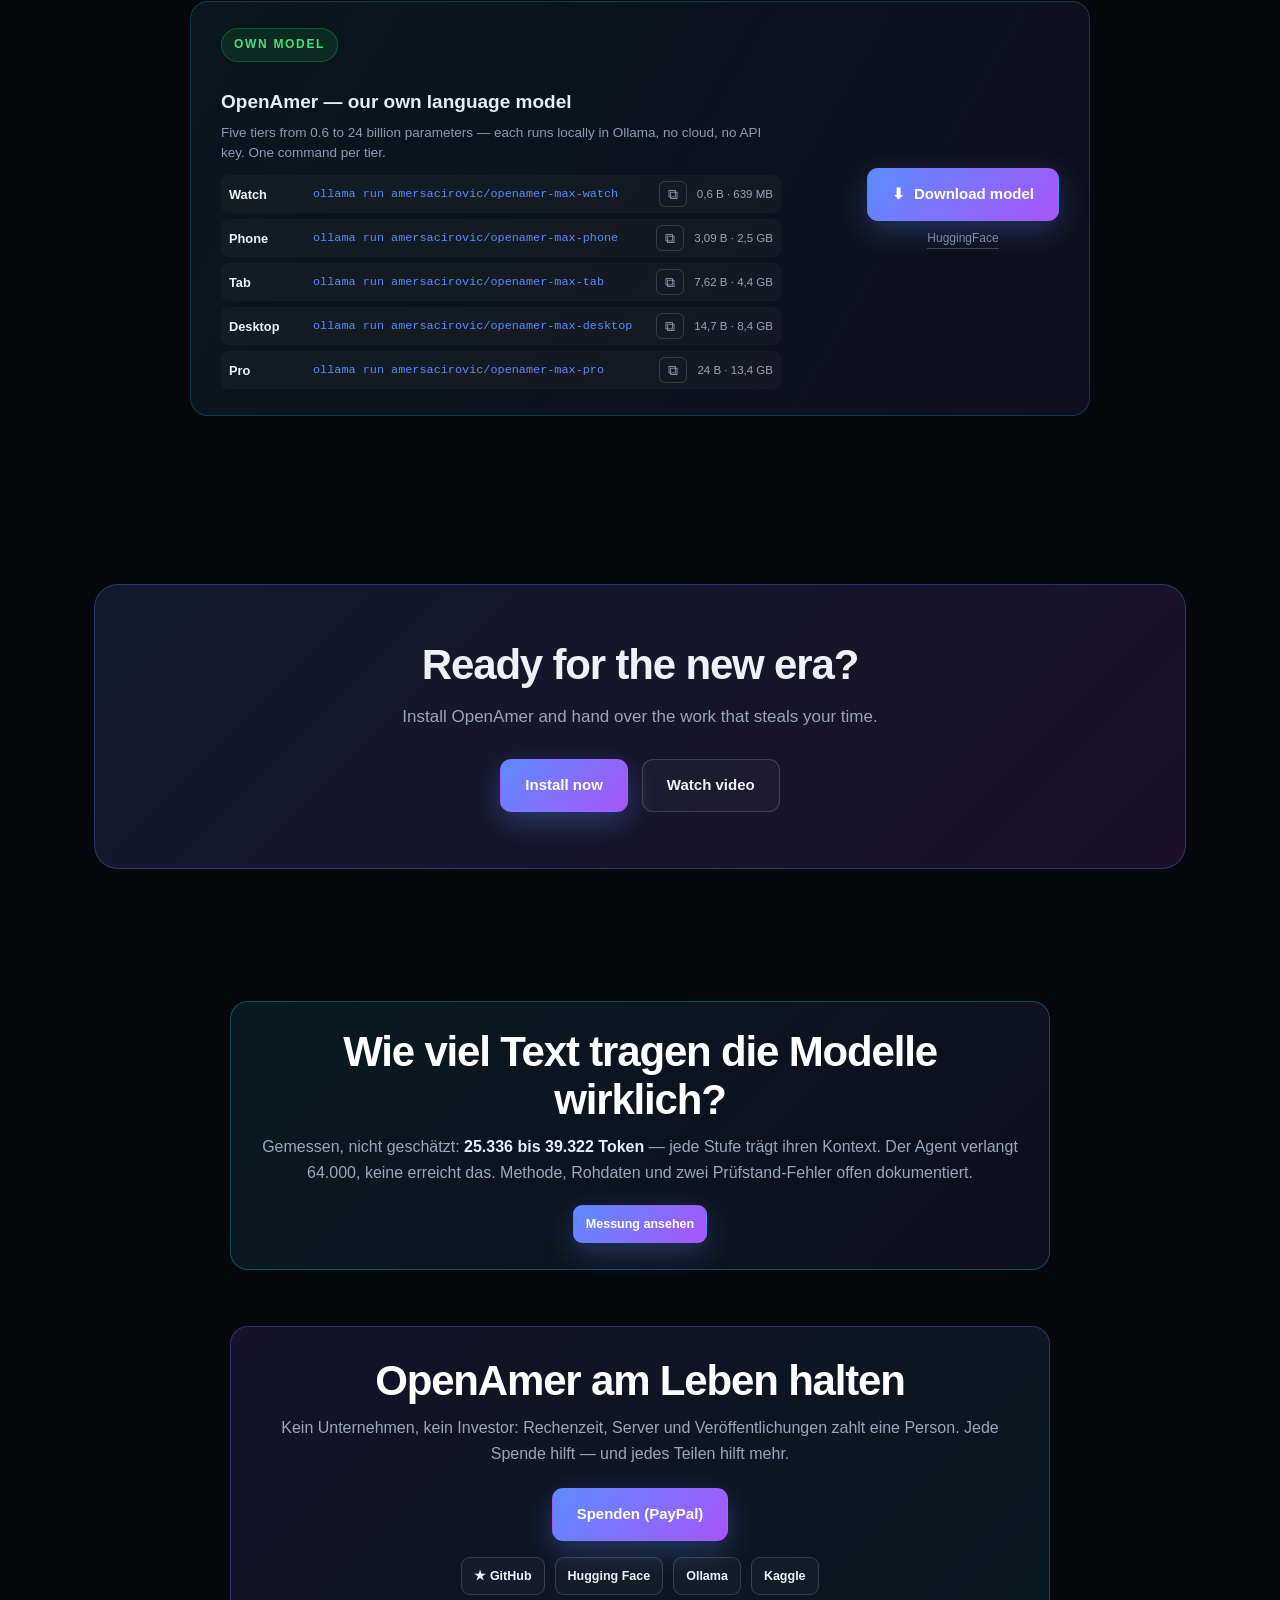
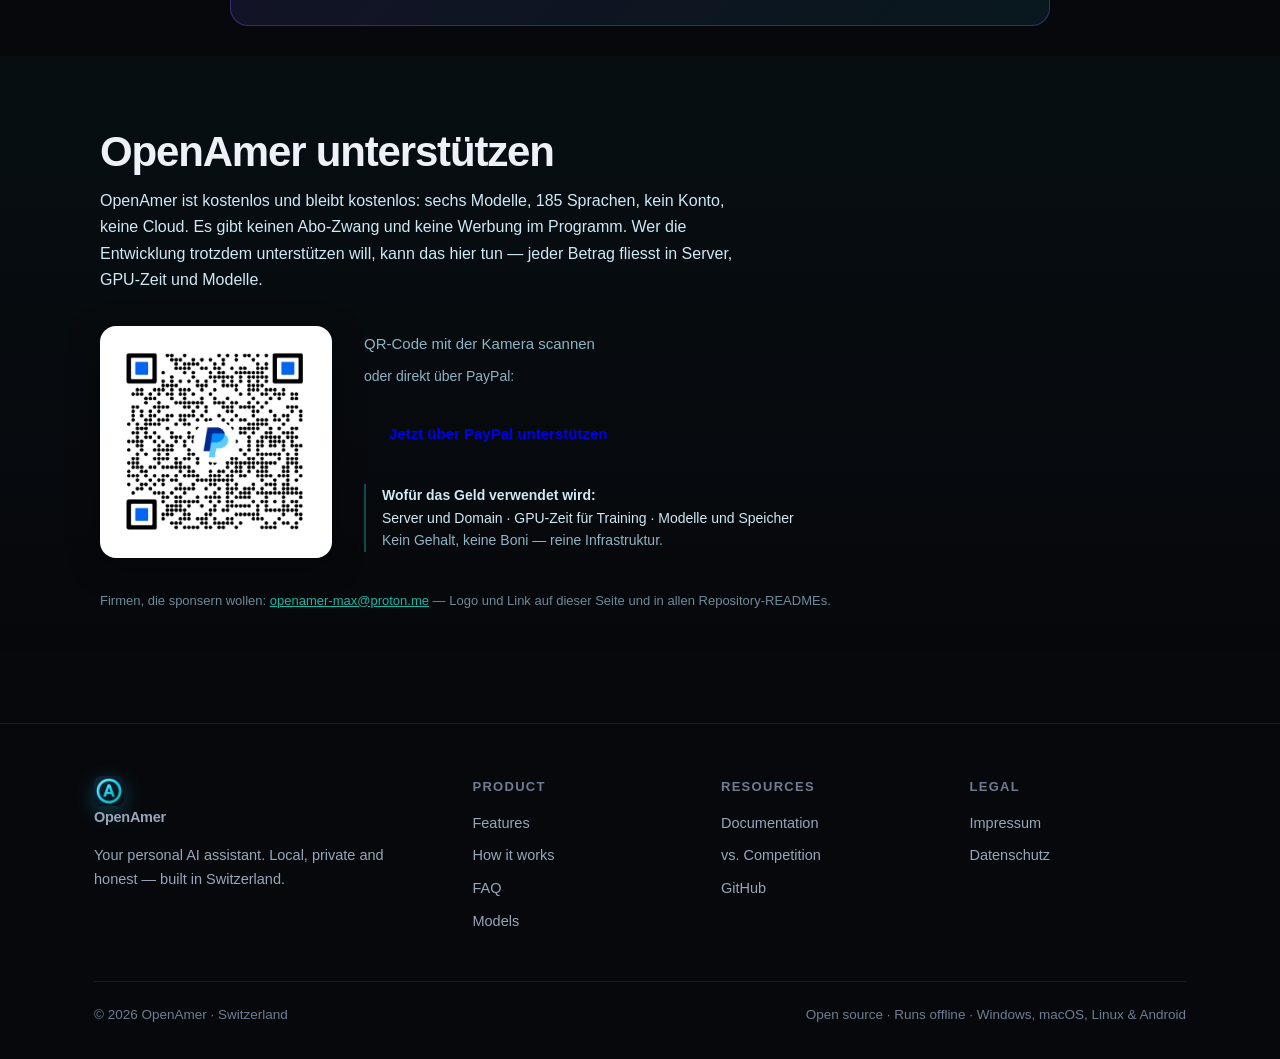
==== commit ad05a7de: "feat(site): add support section with PayPal QR code OpenAmer stays free - no subscription, no ads in" ====
--- a/index.html
+++ b/index.html
@@ -890,6 +890,49 @@
   </p>
 </section>
 
+
+<section id="unterstuetzen" style="padding:72px 24px;background:linear-gradient(180deg,rgba(20,184,166,0.04),transparent)">
+  <div style="max-width:1080px;margin:0 auto">
+    <h2 style="font-size:clamp(28px,4vw,42px);margin:0 0 12px">OpenAmer unterst&uuml;tzen</h2>
+    <p style="color:#cfe9f5;max-width:660px;margin:0 0 32px;line-height:1.65">
+      OpenAmer ist kostenlos und bleibt kostenlos: sechs Modelle, 185 Sprachen, kein Konto, keine Cloud.
+      Es gibt keinen Abo-Zwang und keine Werbung im Programm. Wer die Entwicklung trotzdem unterst&uuml;tzen
+      will, kann das hier tun &mdash; jeder Betrag fliesst in Server, GPU-Zeit und Modelle.
+    </p>
+
+    <div style="display:flex;gap:32px;flex-wrap:wrap;align-items:center">
+      <div style="background:#fff;padding:16px;border-radius:16px;box-shadow:0 8px 32px rgba(0,0,0,.35)">
+        <img src="assets/spenden-qr.png" alt="PayPal-Spenden-QR-Code f&uuml;r OpenAmer"
+             width="200" height="200" style="display:block;border-radius:8px">
+      </div>
+
+      <div style="flex:1;min-width:280px">
+        <p style="margin:0 0 8px;font-size:15px;color:#8fb3c4">QR-Code mit der Kamera scannen</p>
+        <p style="margin:0 0 20px;font-size:14px;color:#8fb3c4">
+          oder direkt &uuml;ber PayPal:
+        </p>
+        <a class="btn" href="https://www.paypal.com/qrcodes/p2pqrc/BVZD4HRJ9G6YG" target="_blank" rel="noopener"
+           style="display:inline-block;margin-bottom:24px">
+          Jetzt &uuml;ber PayPal unterst&uuml;tzen
+        </a>
+
+        <div style="border-left:2px solid rgba(20,184,166,.4);padding-left:16px">
+          <p style="margin:0;font-size:14px;color:#cfe9f5;line-height:1.6">
+            <strong>Wof&uuml;r das Geld verwendet wird:</strong><br>
+            Server und Domain &middot; GPU-Zeit f&uuml;r Training &middot; Modelle und Speicher<br>
+            <span style="color:#8fb3c4">Kein Gehalt, keine Boni &mdash; reine Infrastruktur.</span>
+          </p>
+        </div>
+      </div>
+    </div>
+
+    <p style="margin:32px 0 0;font-size:13px;color:#6b8b99">
+      Firmen, die sponsern wollen: <a href="mailto:openamer-max@proton.me" style="color:#14b8a6">openamer-max@proton.me</a>
+      &mdash; Logo und Link auf dieser Seite und in allen Repository-READMEs.
+    </p>
+  </div>
+</section>
+
 <footer>
 
   <div class="wrap">
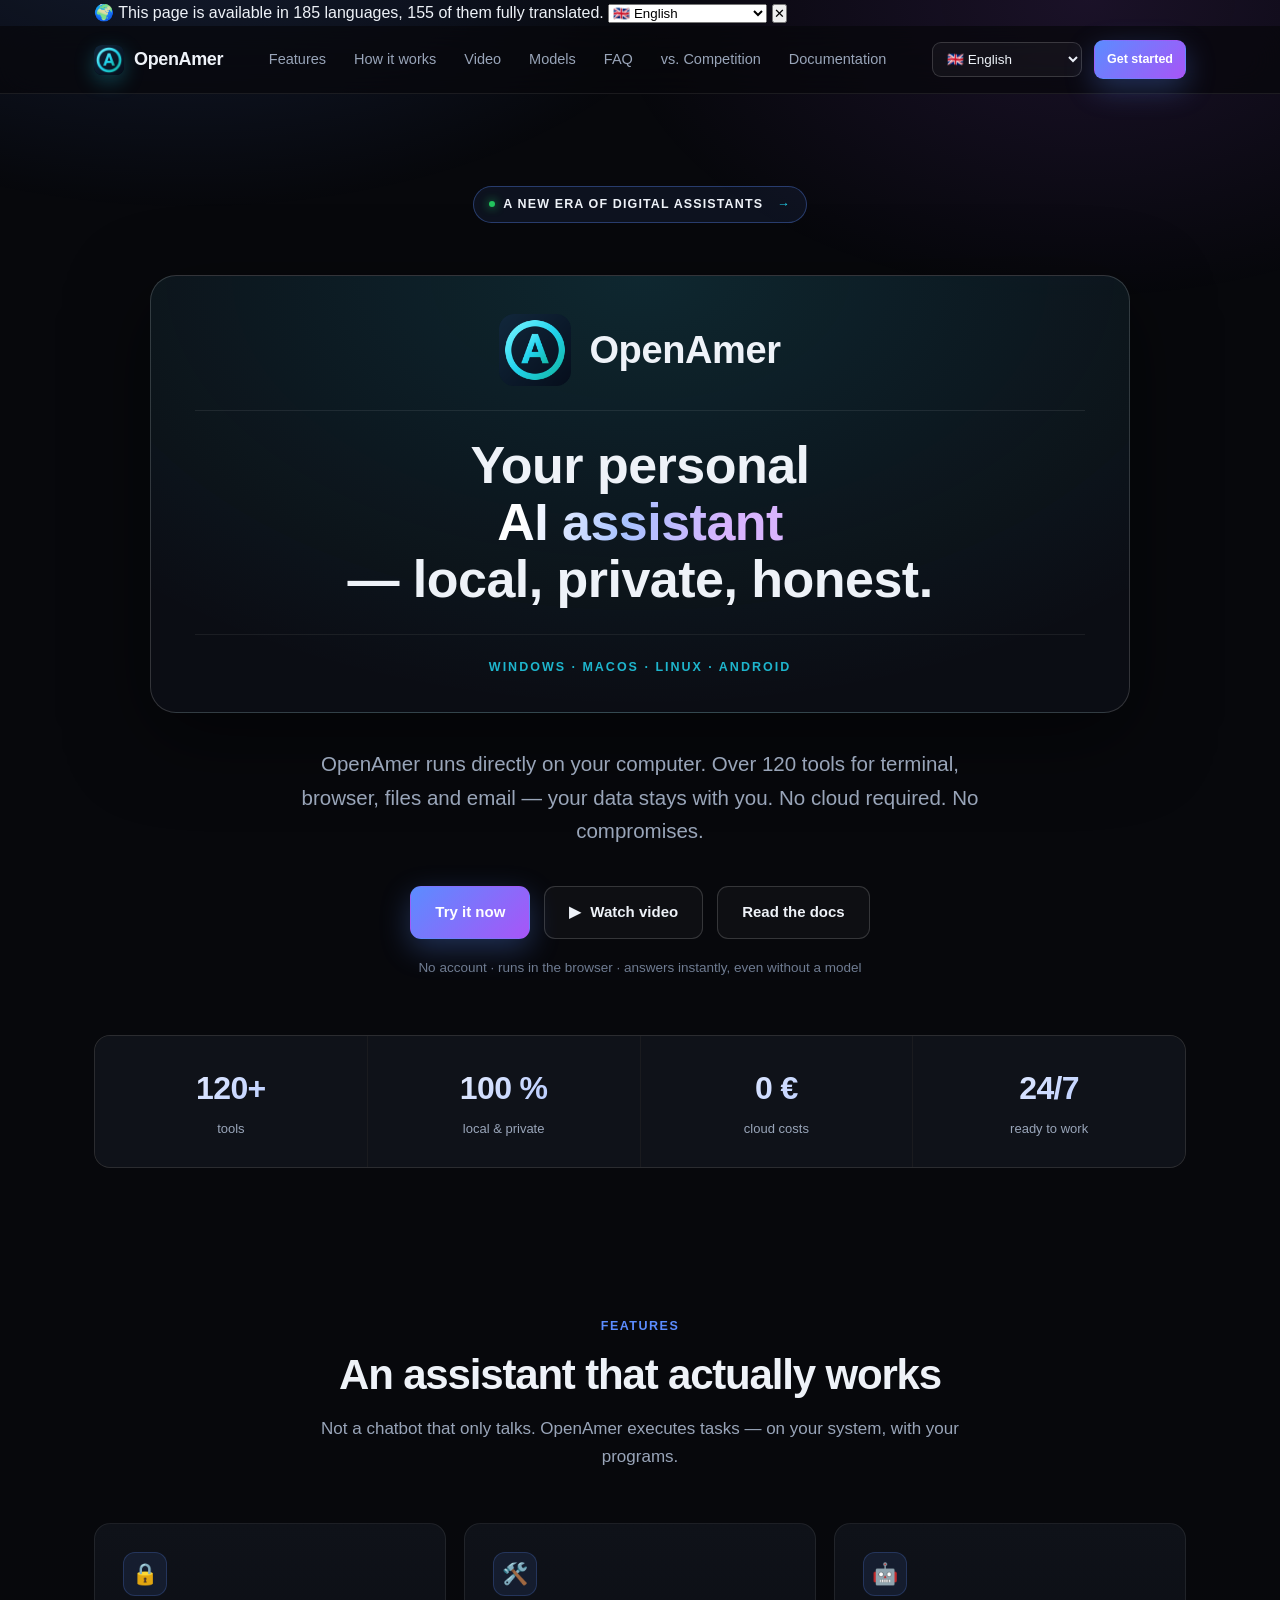
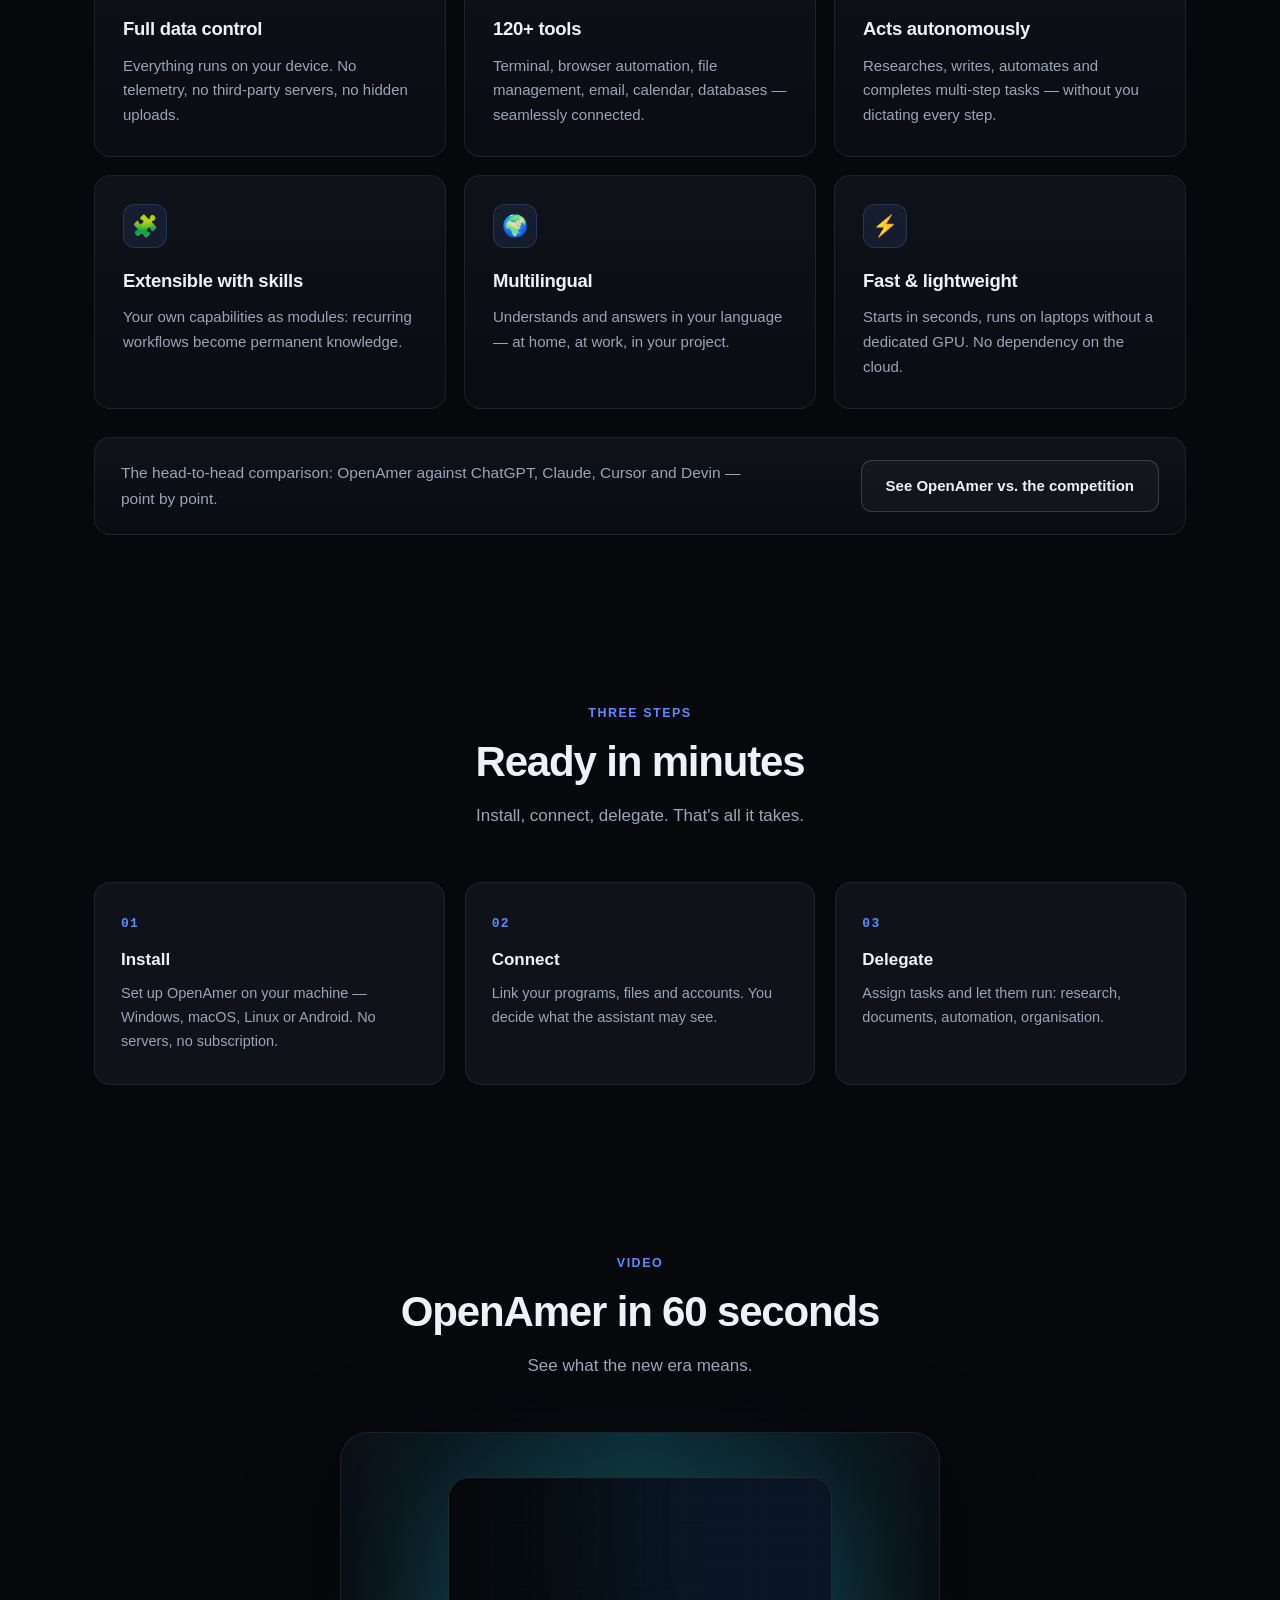
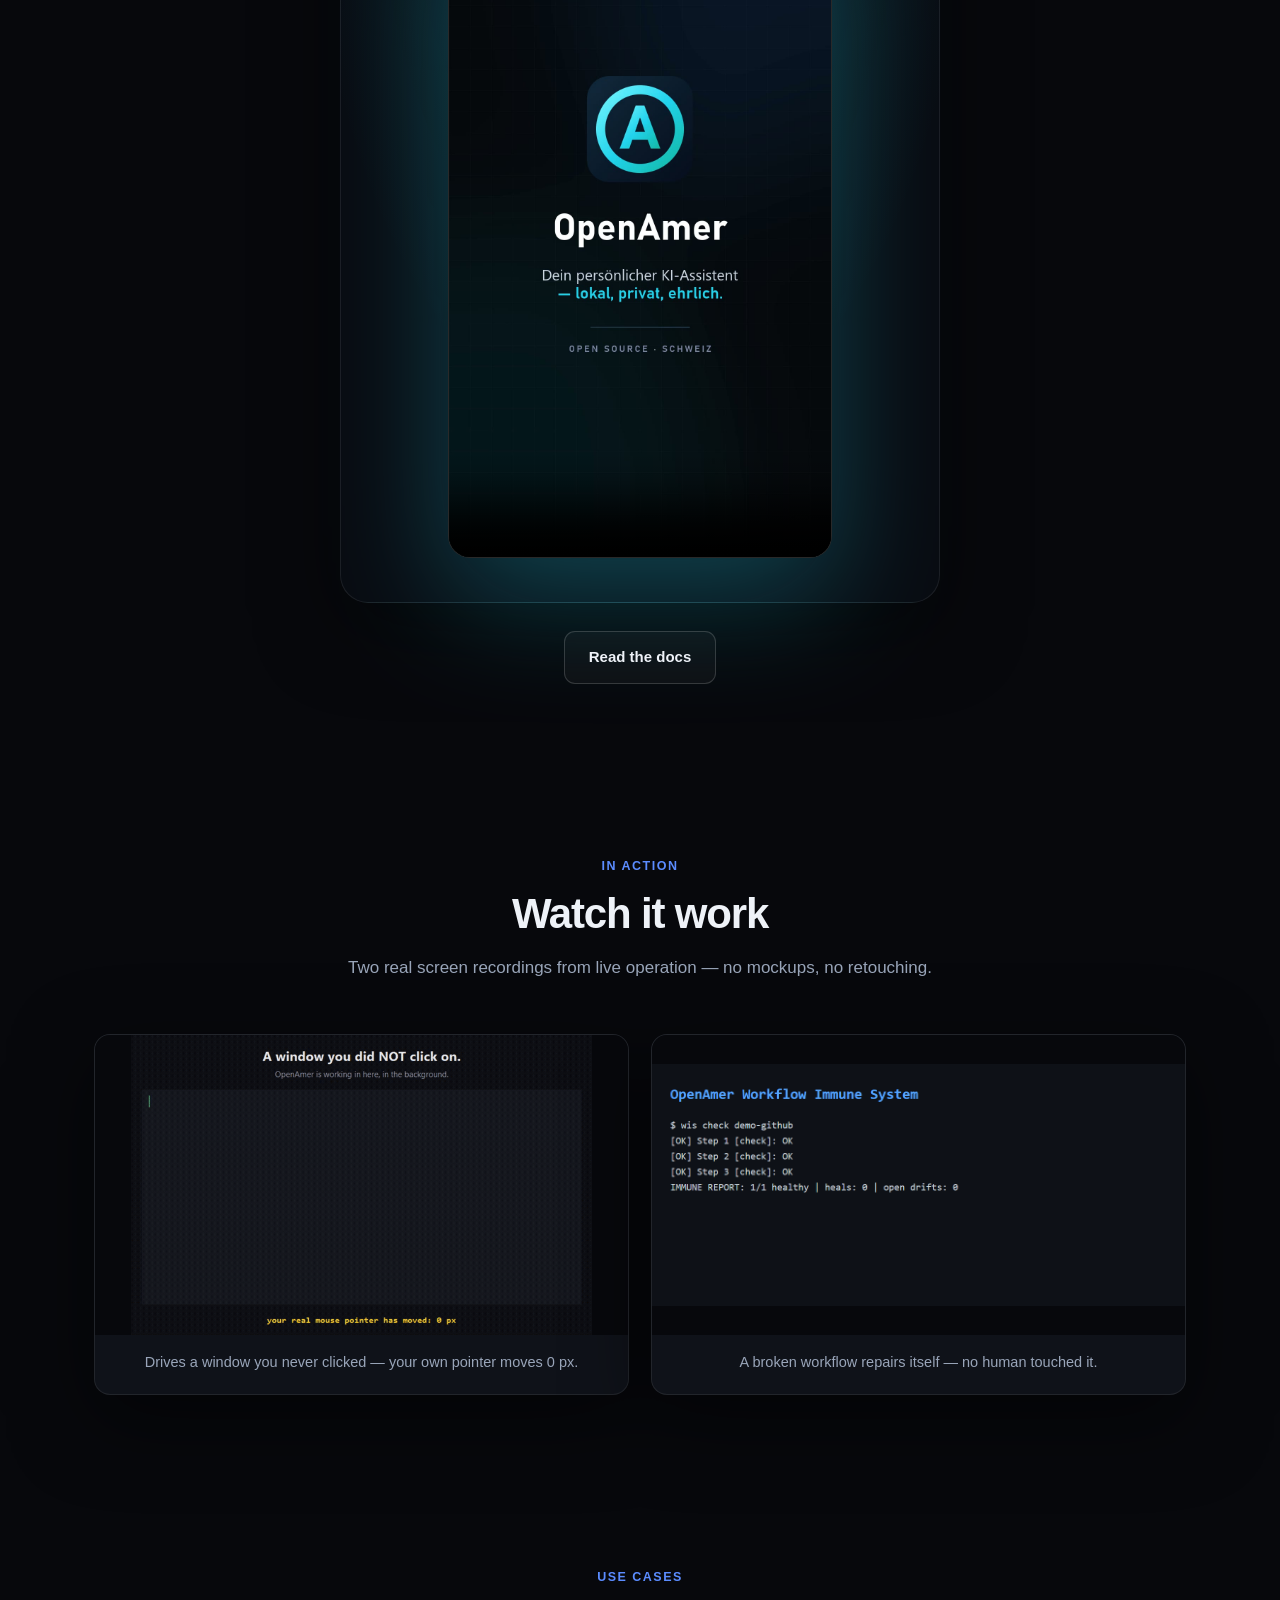
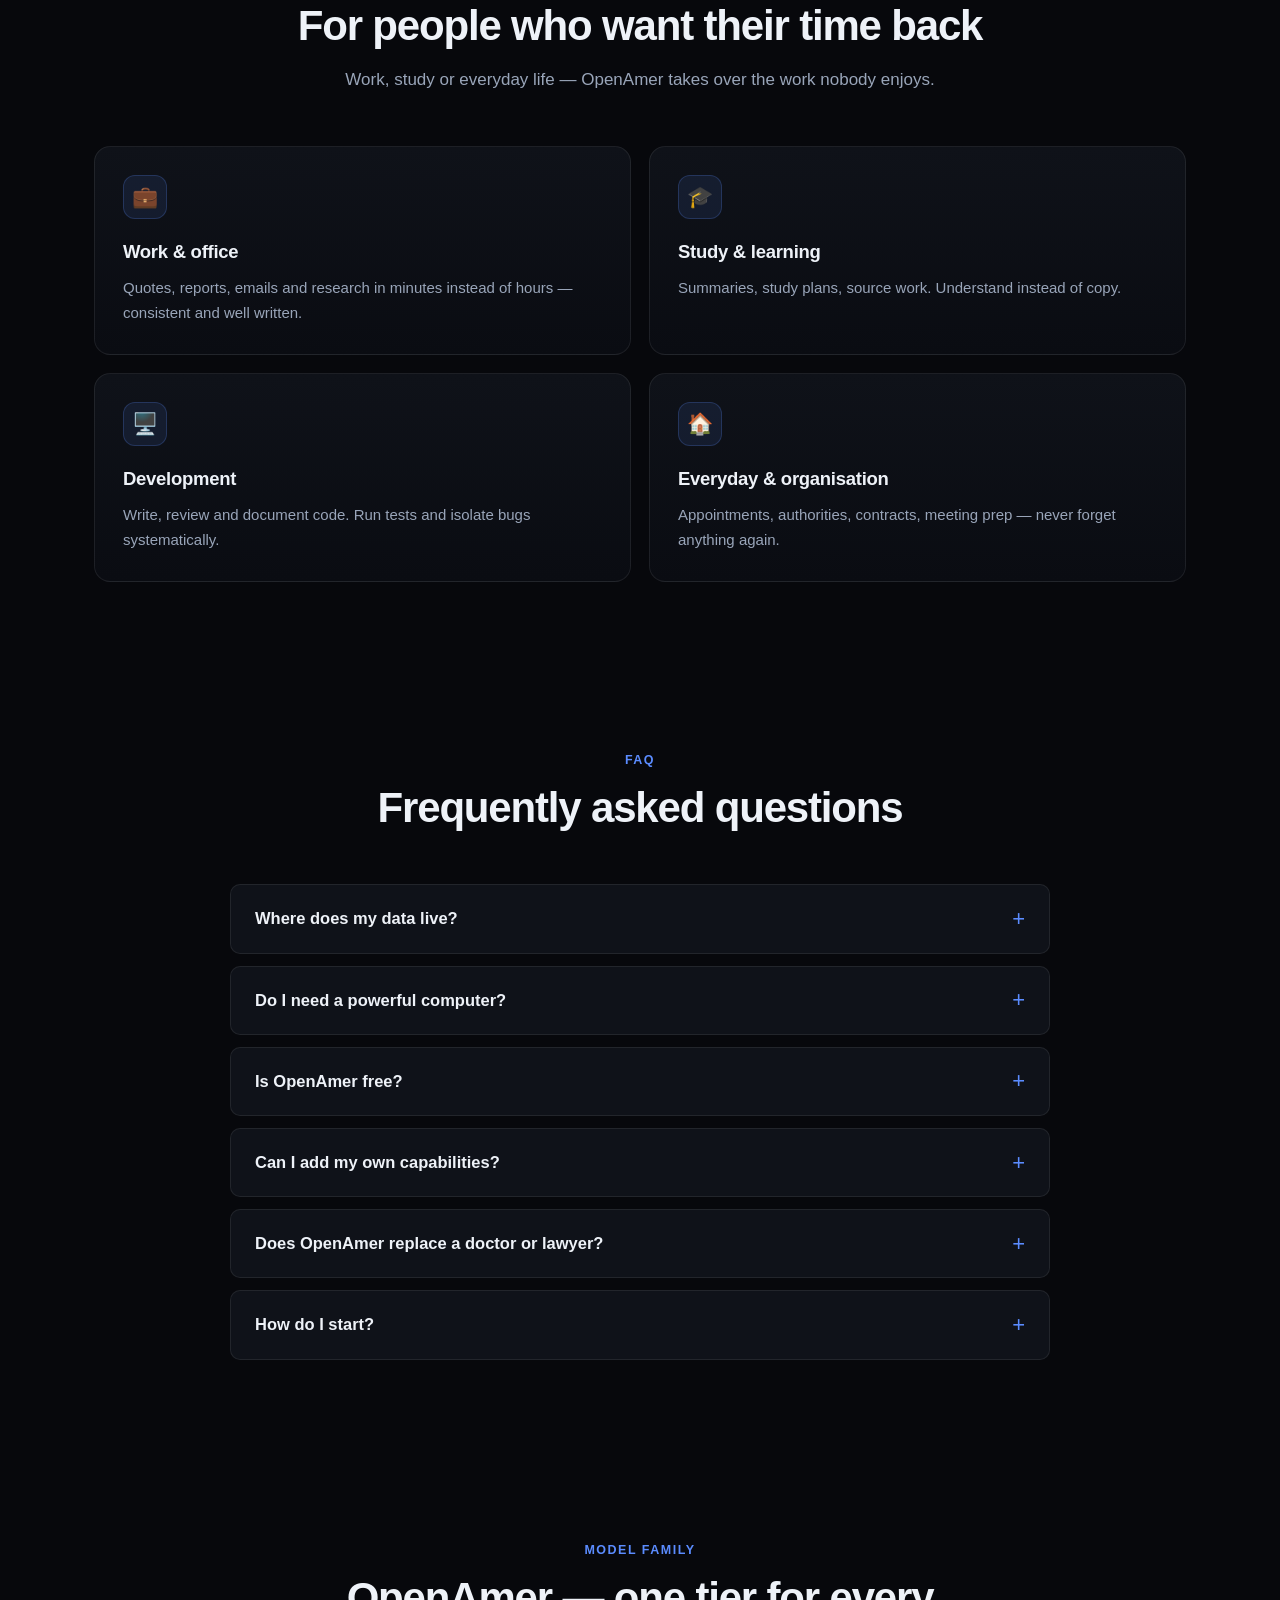
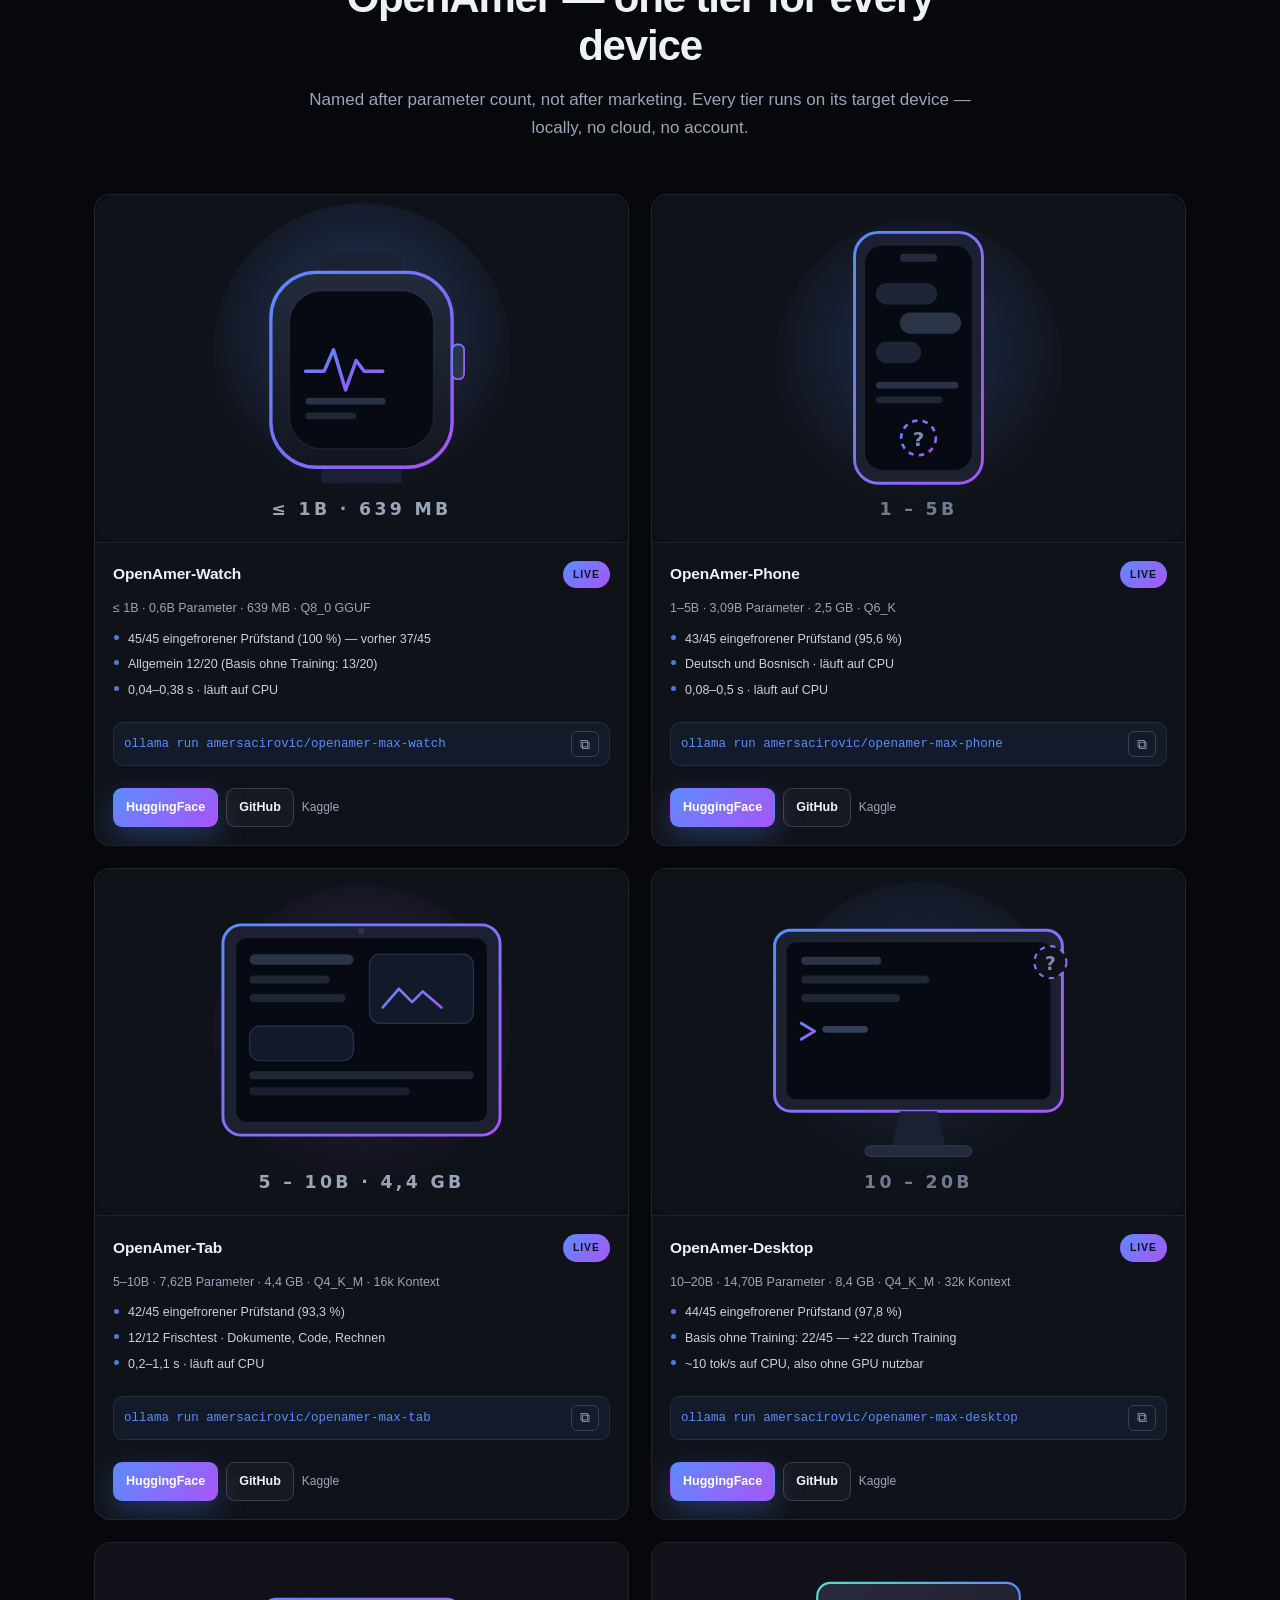
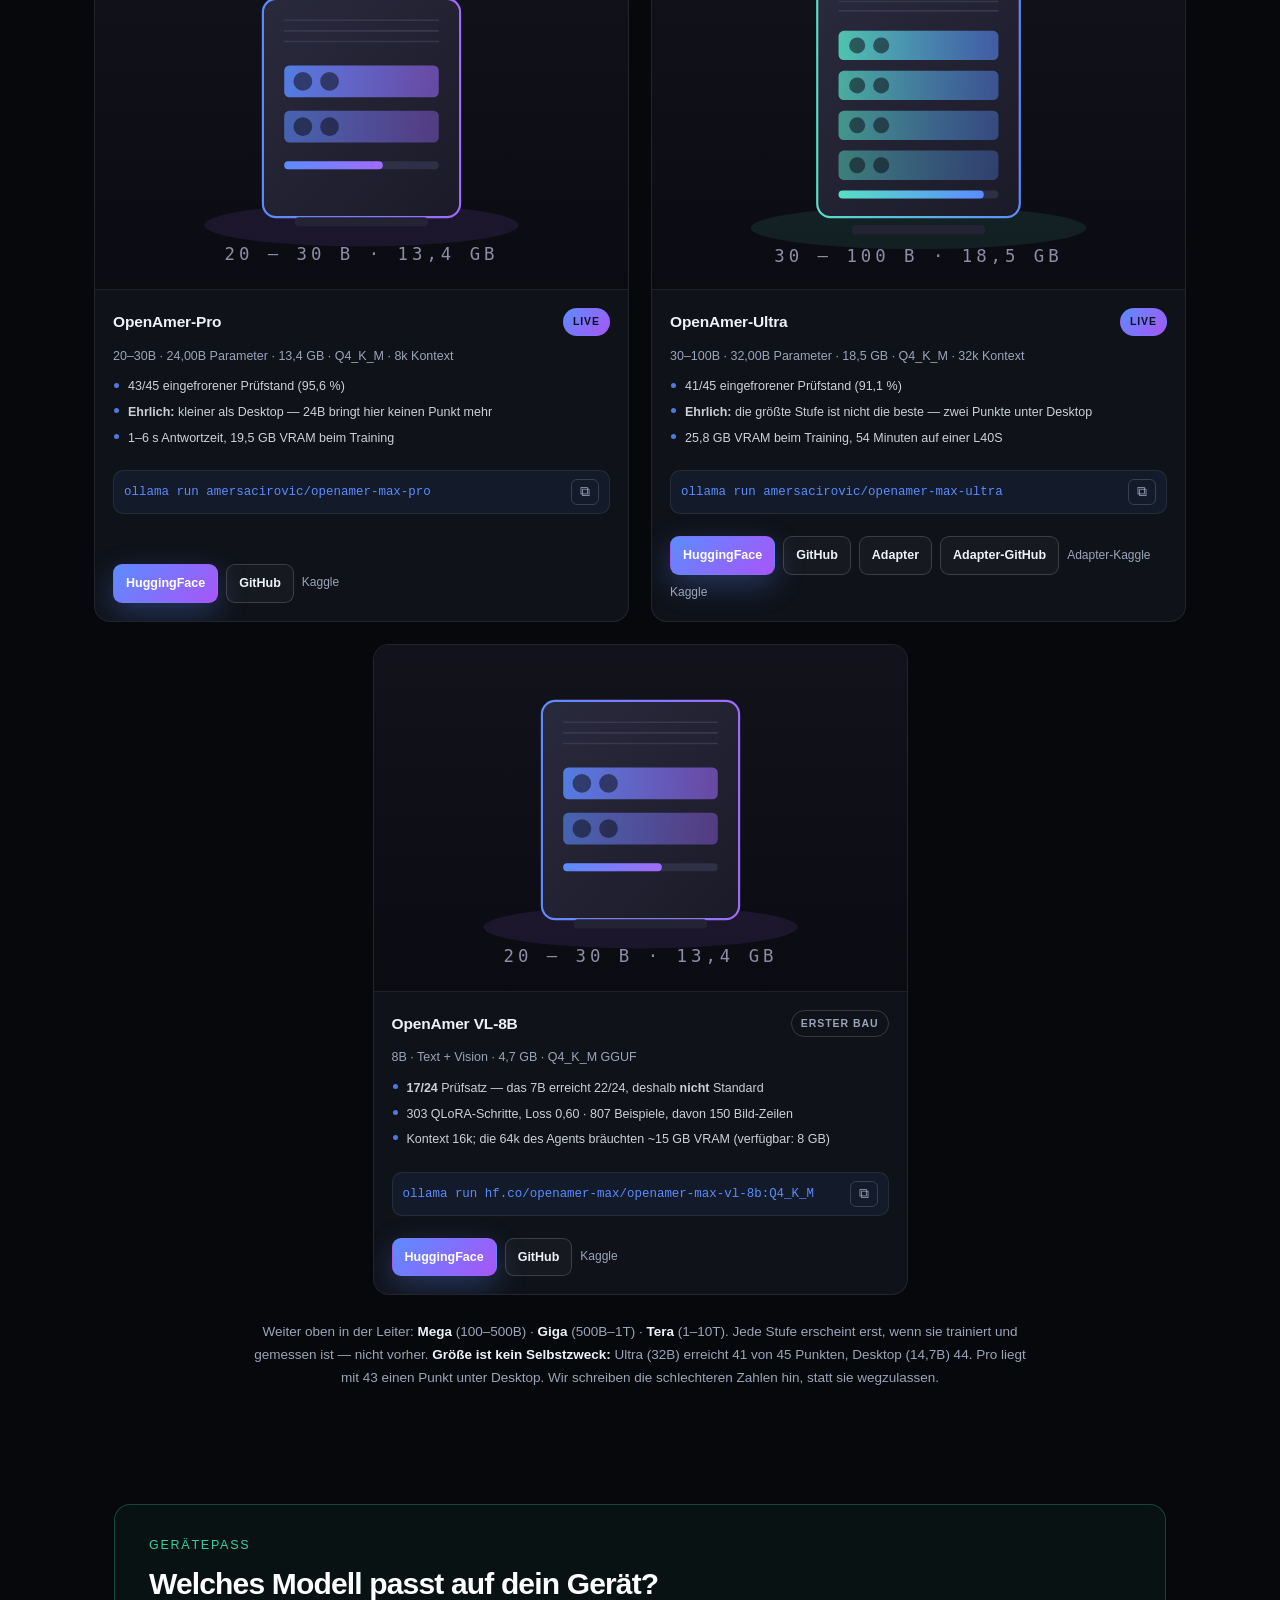
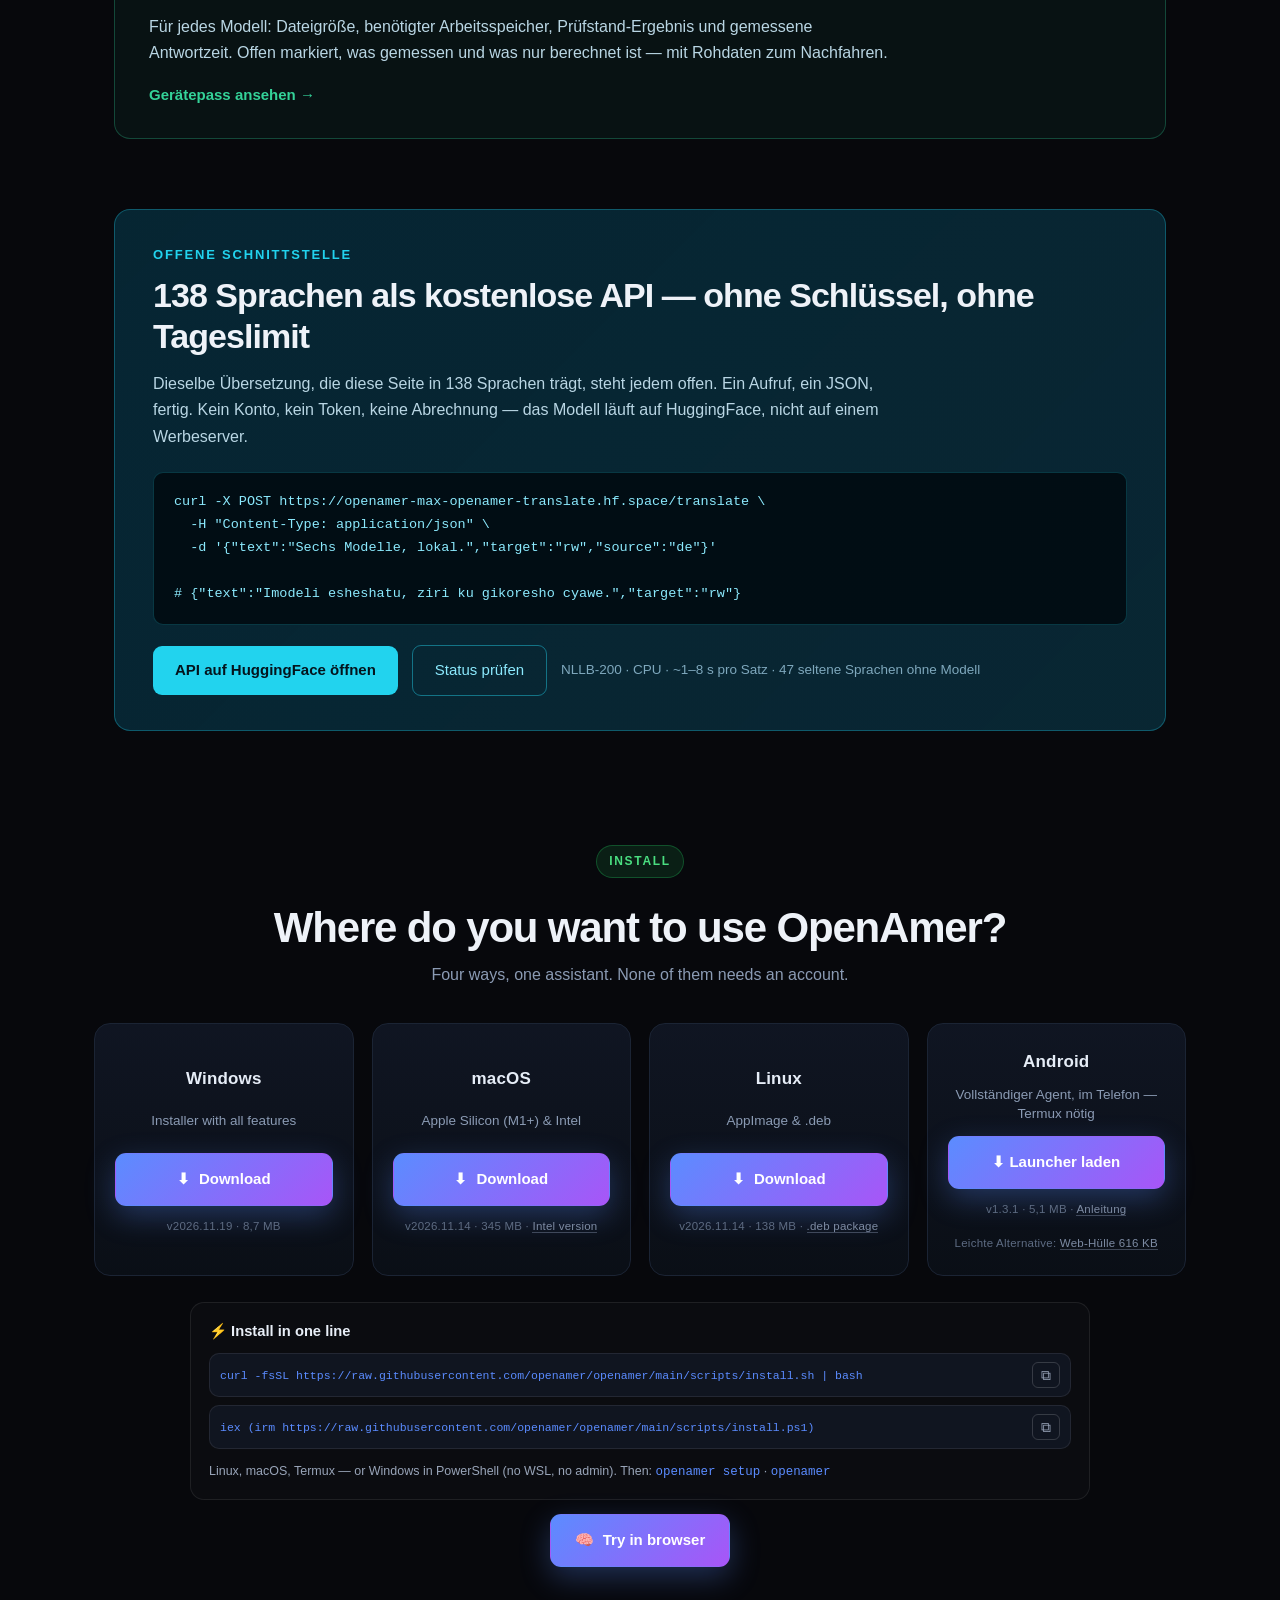
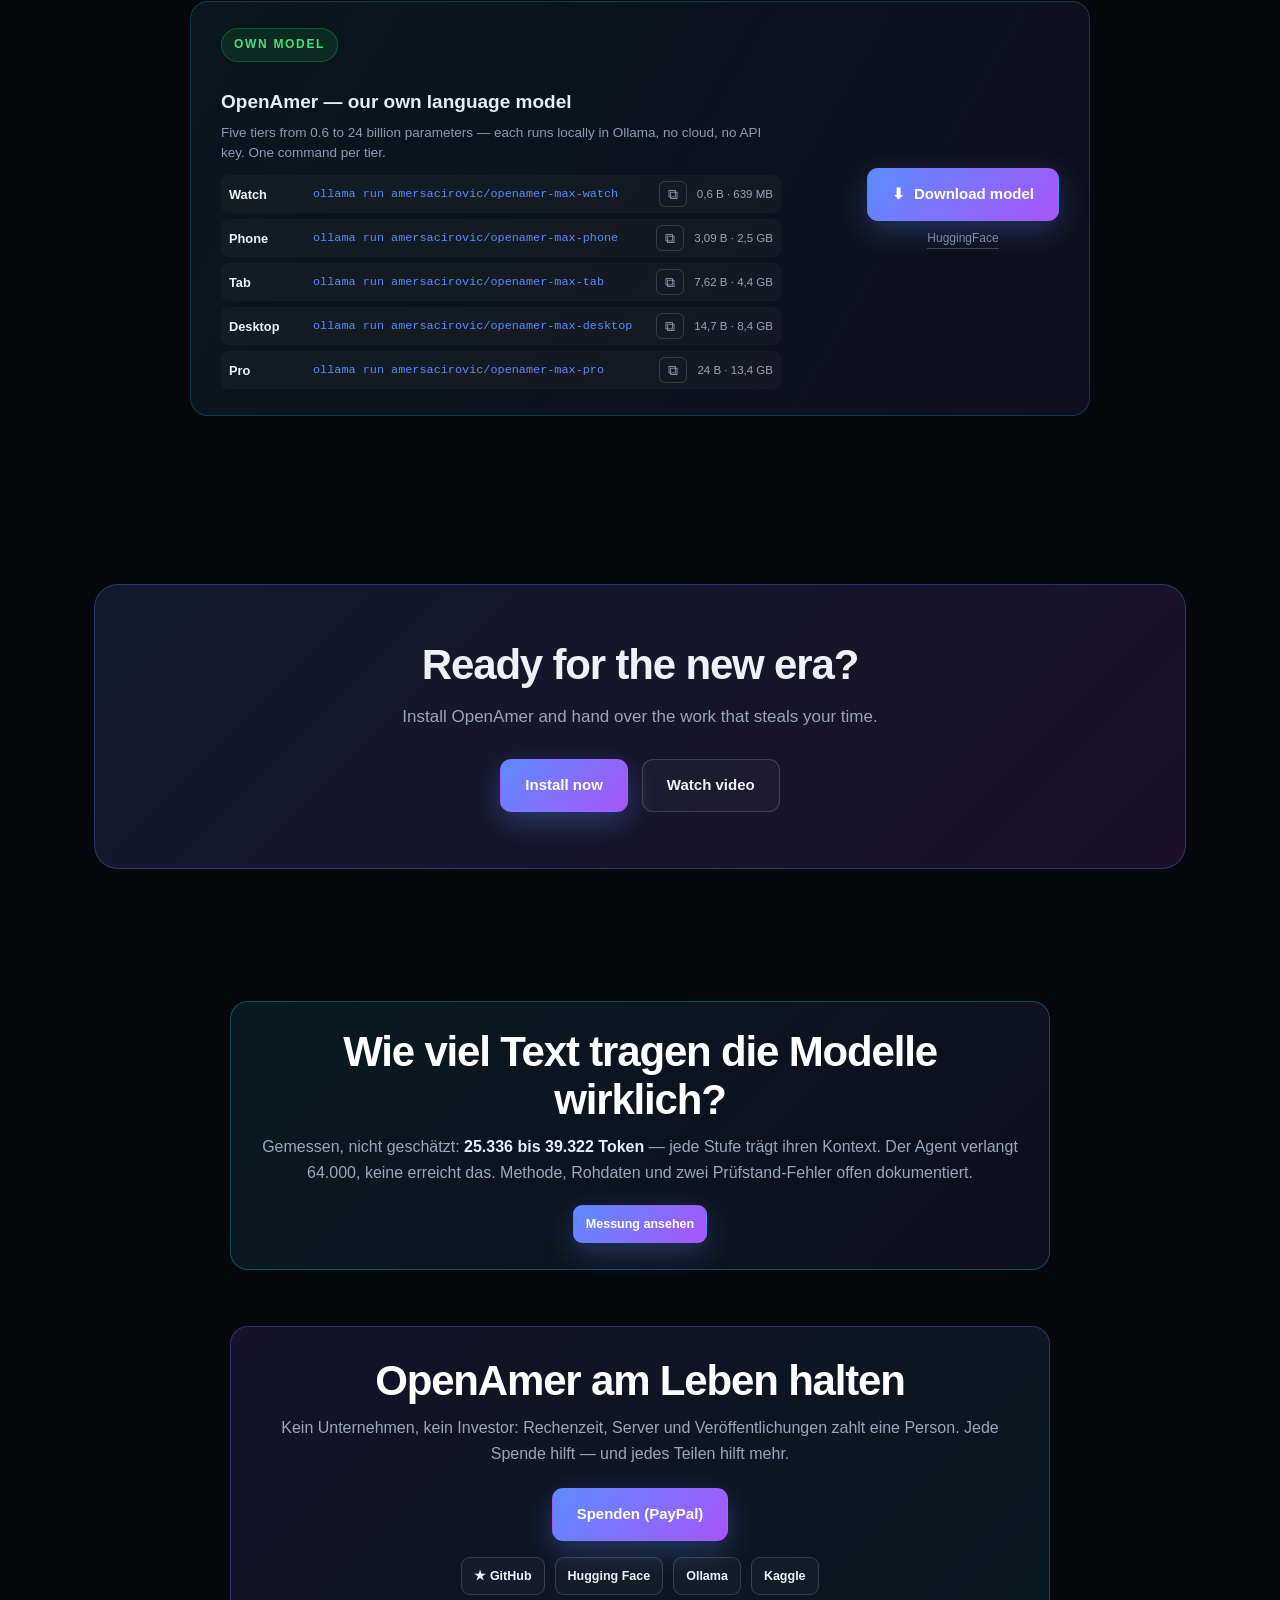
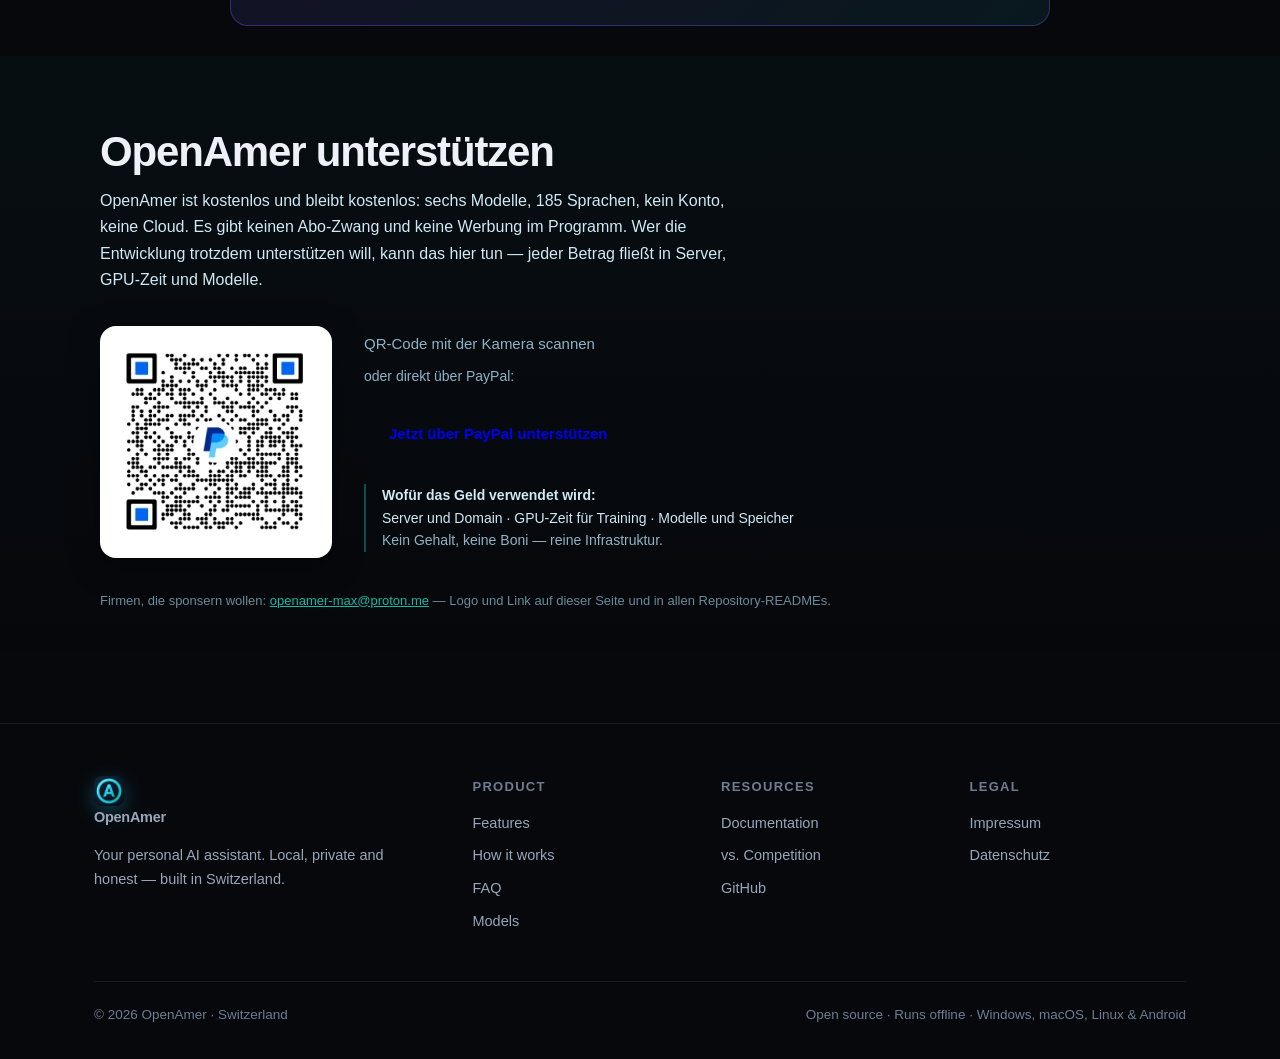
==== commit 12a7e15b: "fix(site): use real umlauts instead of ASCII substitutes The support section and the donation card c" ====
--- a/index.html
+++ b/index.html
@@ -897,7 +897,7 @@
     <p style="color:#cfe9f5;max-width:660px;margin:0 0 32px;line-height:1.65">
       OpenAmer ist kostenlos und bleibt kostenlos: sechs Modelle, 185 Sprachen, kein Konto, keine Cloud.
       Es gibt keinen Abo-Zwang und keine Werbung im Programm. Wer die Entwicklung trotzdem unterst&uuml;tzen
-      will, kann das hier tun &mdash; jeder Betrag fliesst in Server, GPU-Zeit und Modelle.
+      will, kann das hier tun &mdash; jeder Betrag fließt in Server, GPU-Zeit und Modelle.
     </p>
 
     <div style="display:flex;gap:32px;flex-wrap:wrap;align-items:center">
@@ -1025,8 +1025,8 @@
 
 
 <script>
-/* Kopierknoepfe fuer die ollama-Befehle. Ohne Clipboard-API (http) Fallback
-   ueber ein temporaeres Textfeld - sonst tut der Knopf scheinbar nichts. */
+/* Kopierknoepfe für die ollama-Befehle. Ohne Clipboard-API (http) Fallback
+   über ein temporaeres Textfeld - sonst tut der Knopf scheinbar nichts. */
 document.addEventListener('click', function (ev) {
   var b = ev.target.closest('.tier-copy');
   if (!b) return;
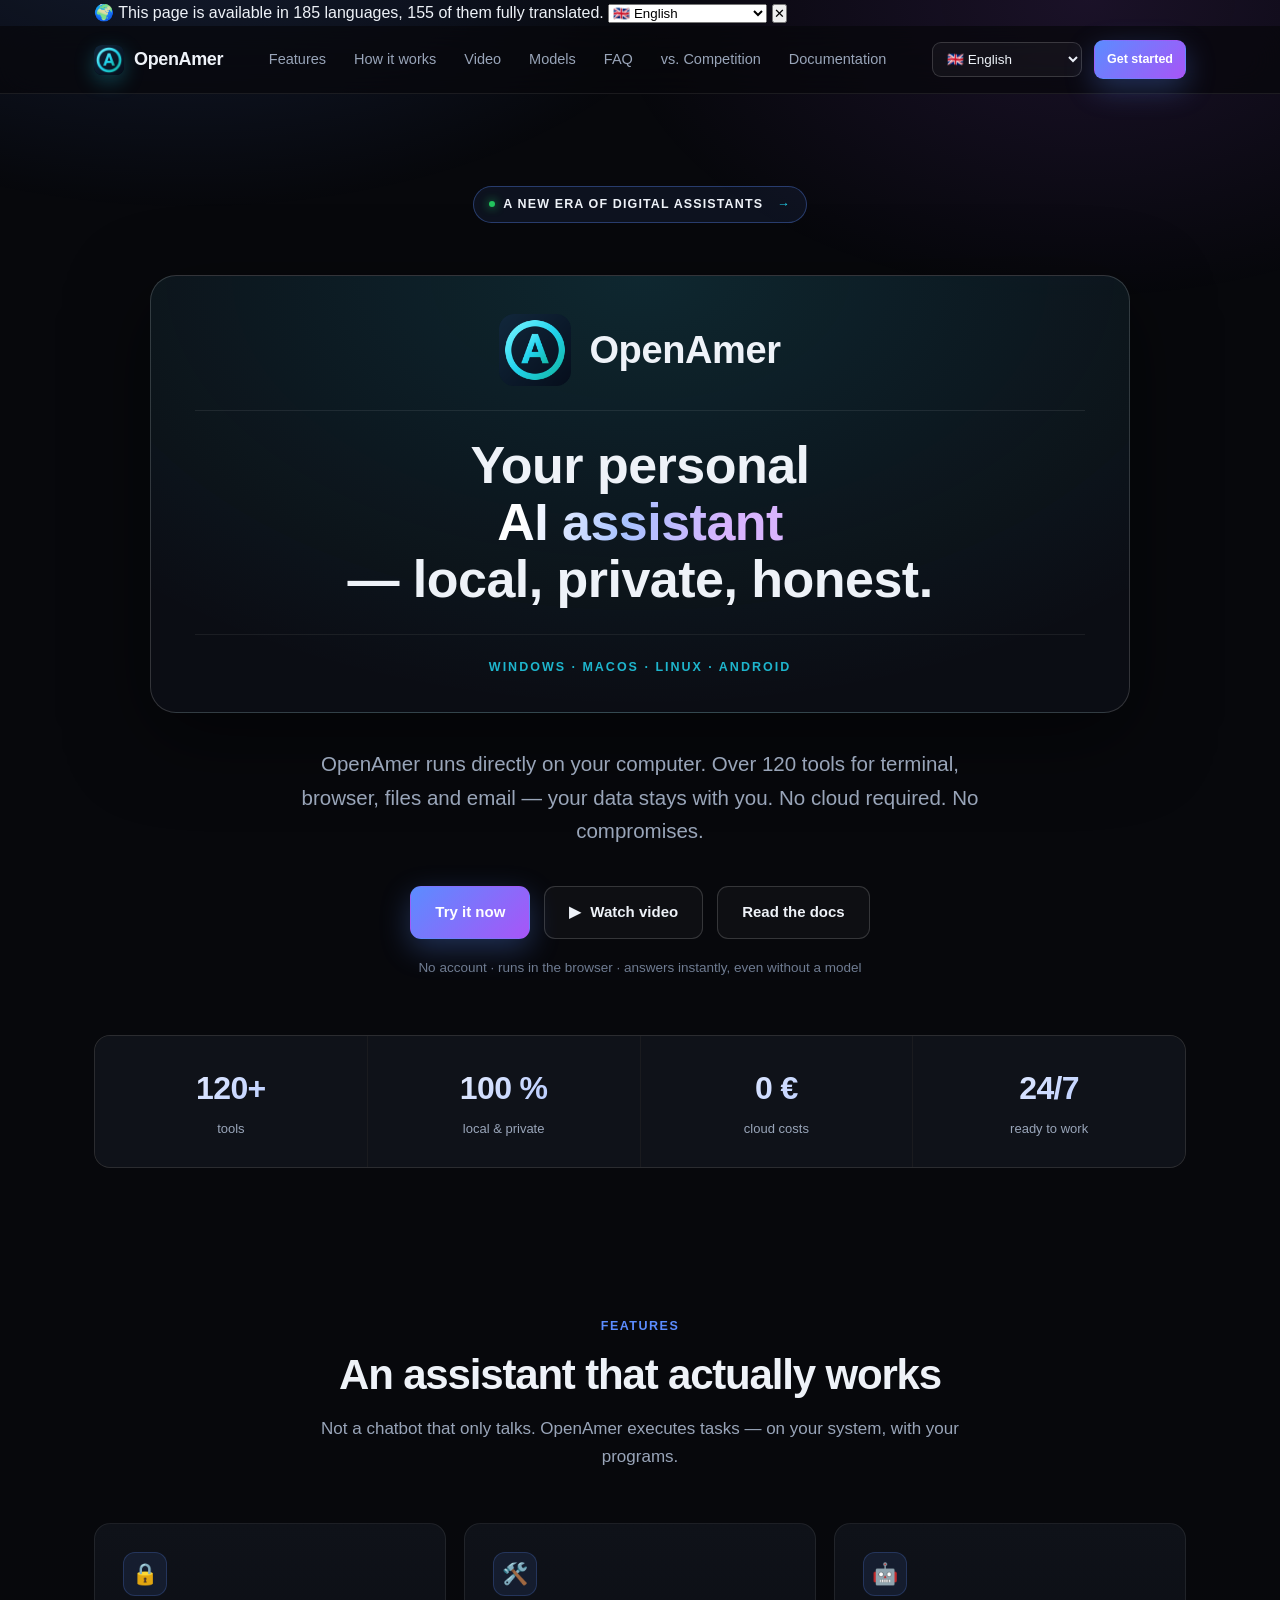
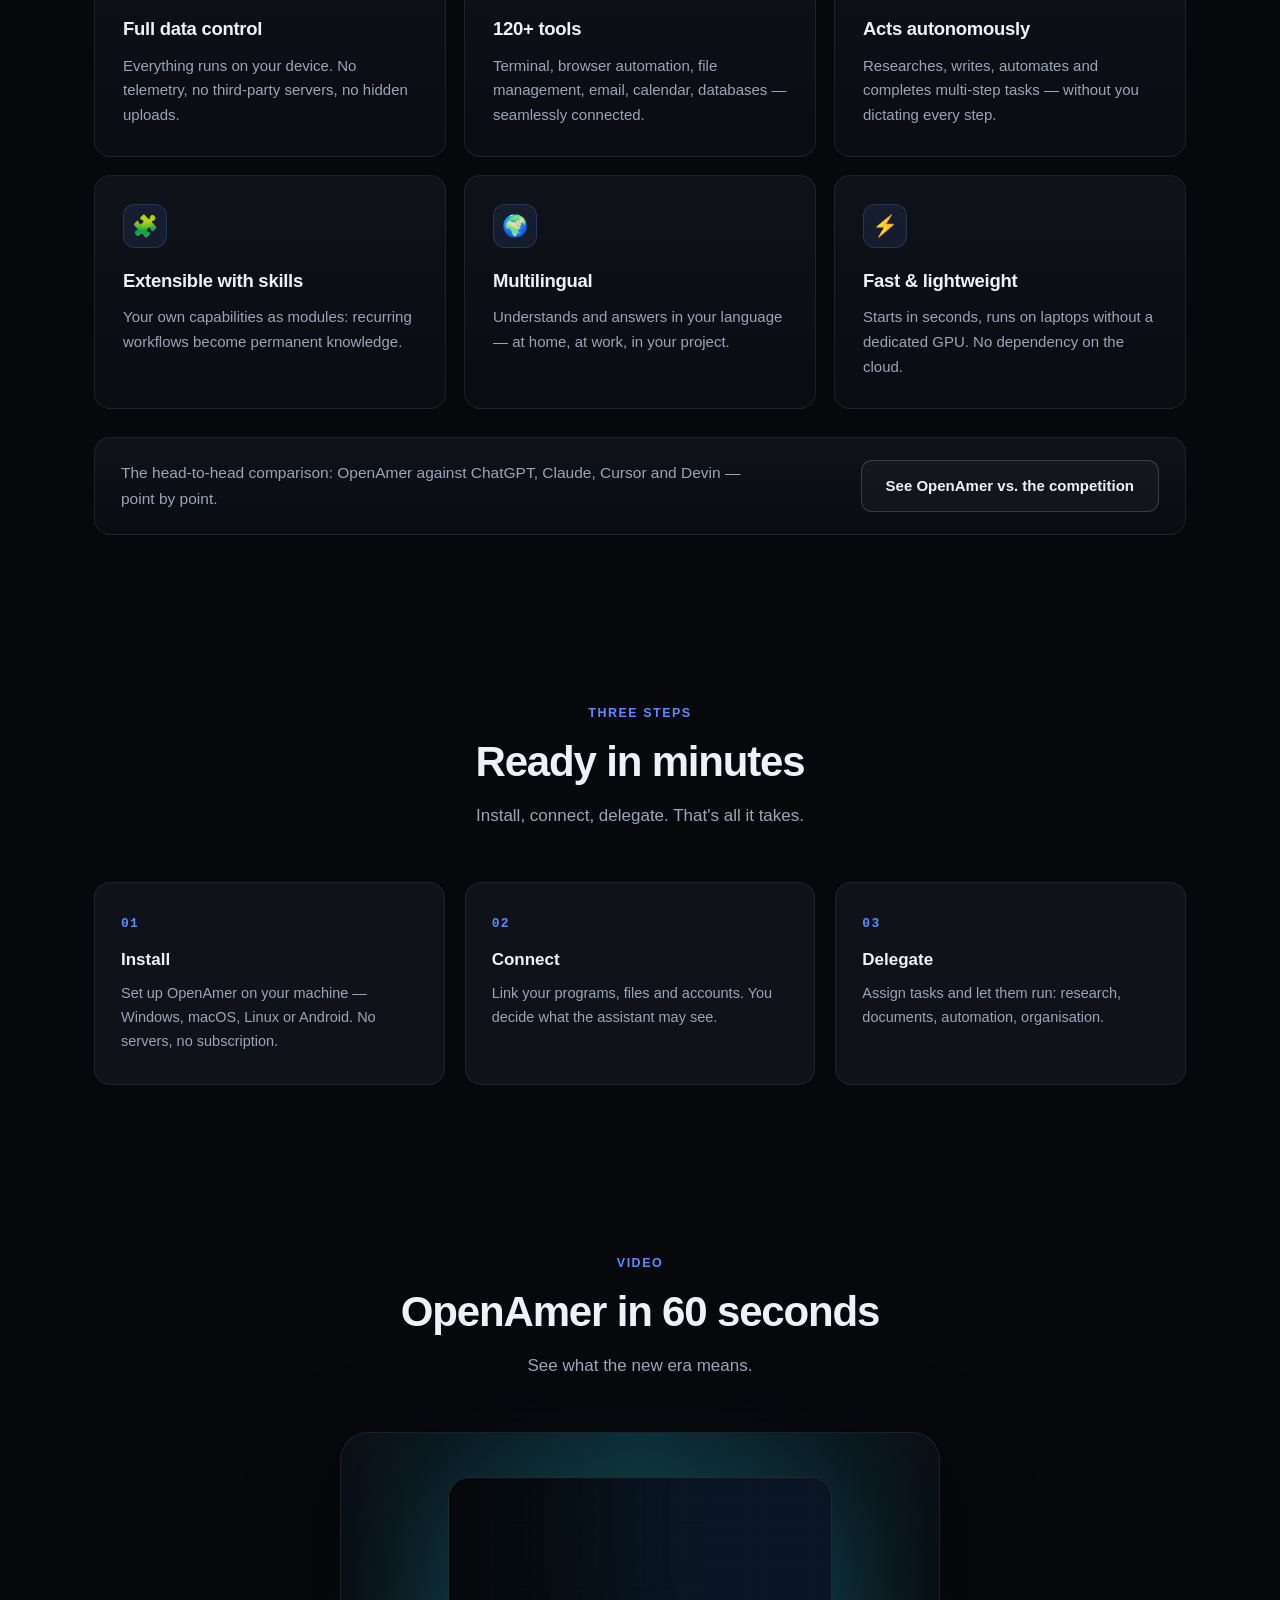
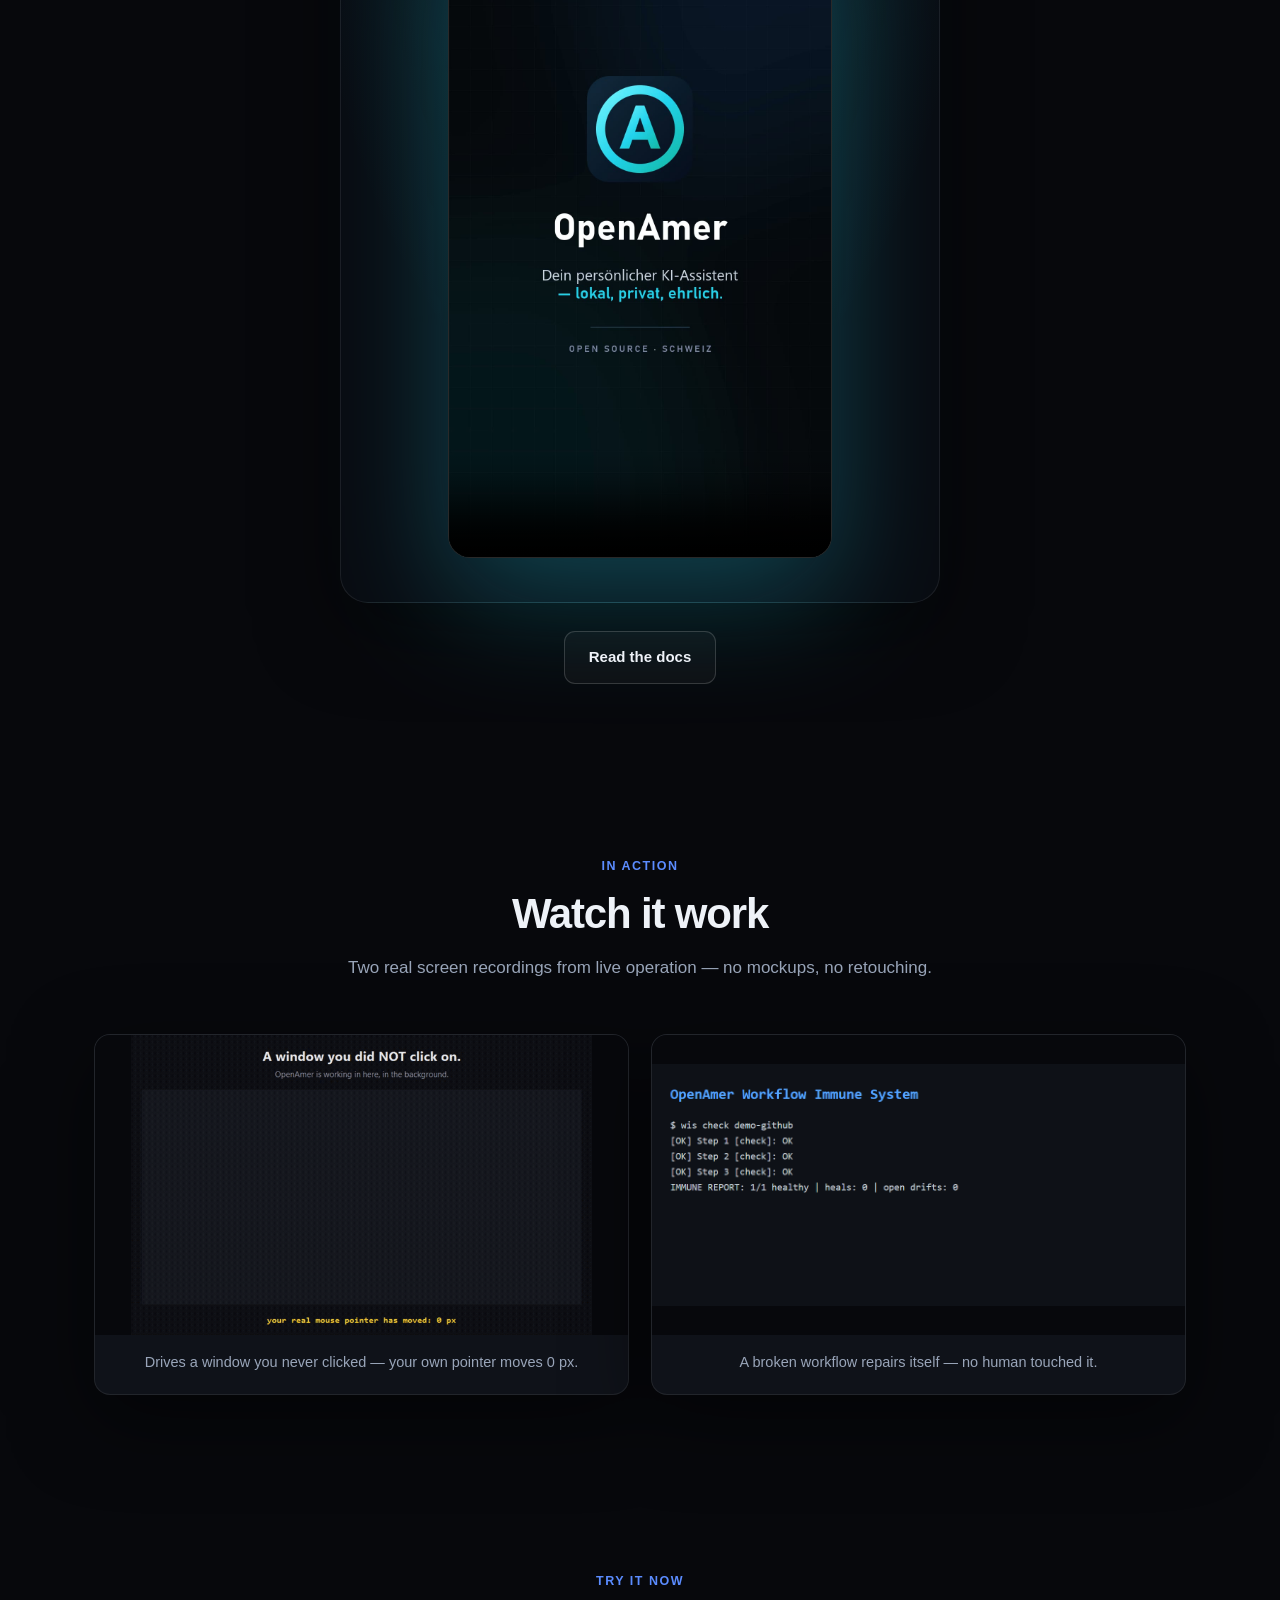
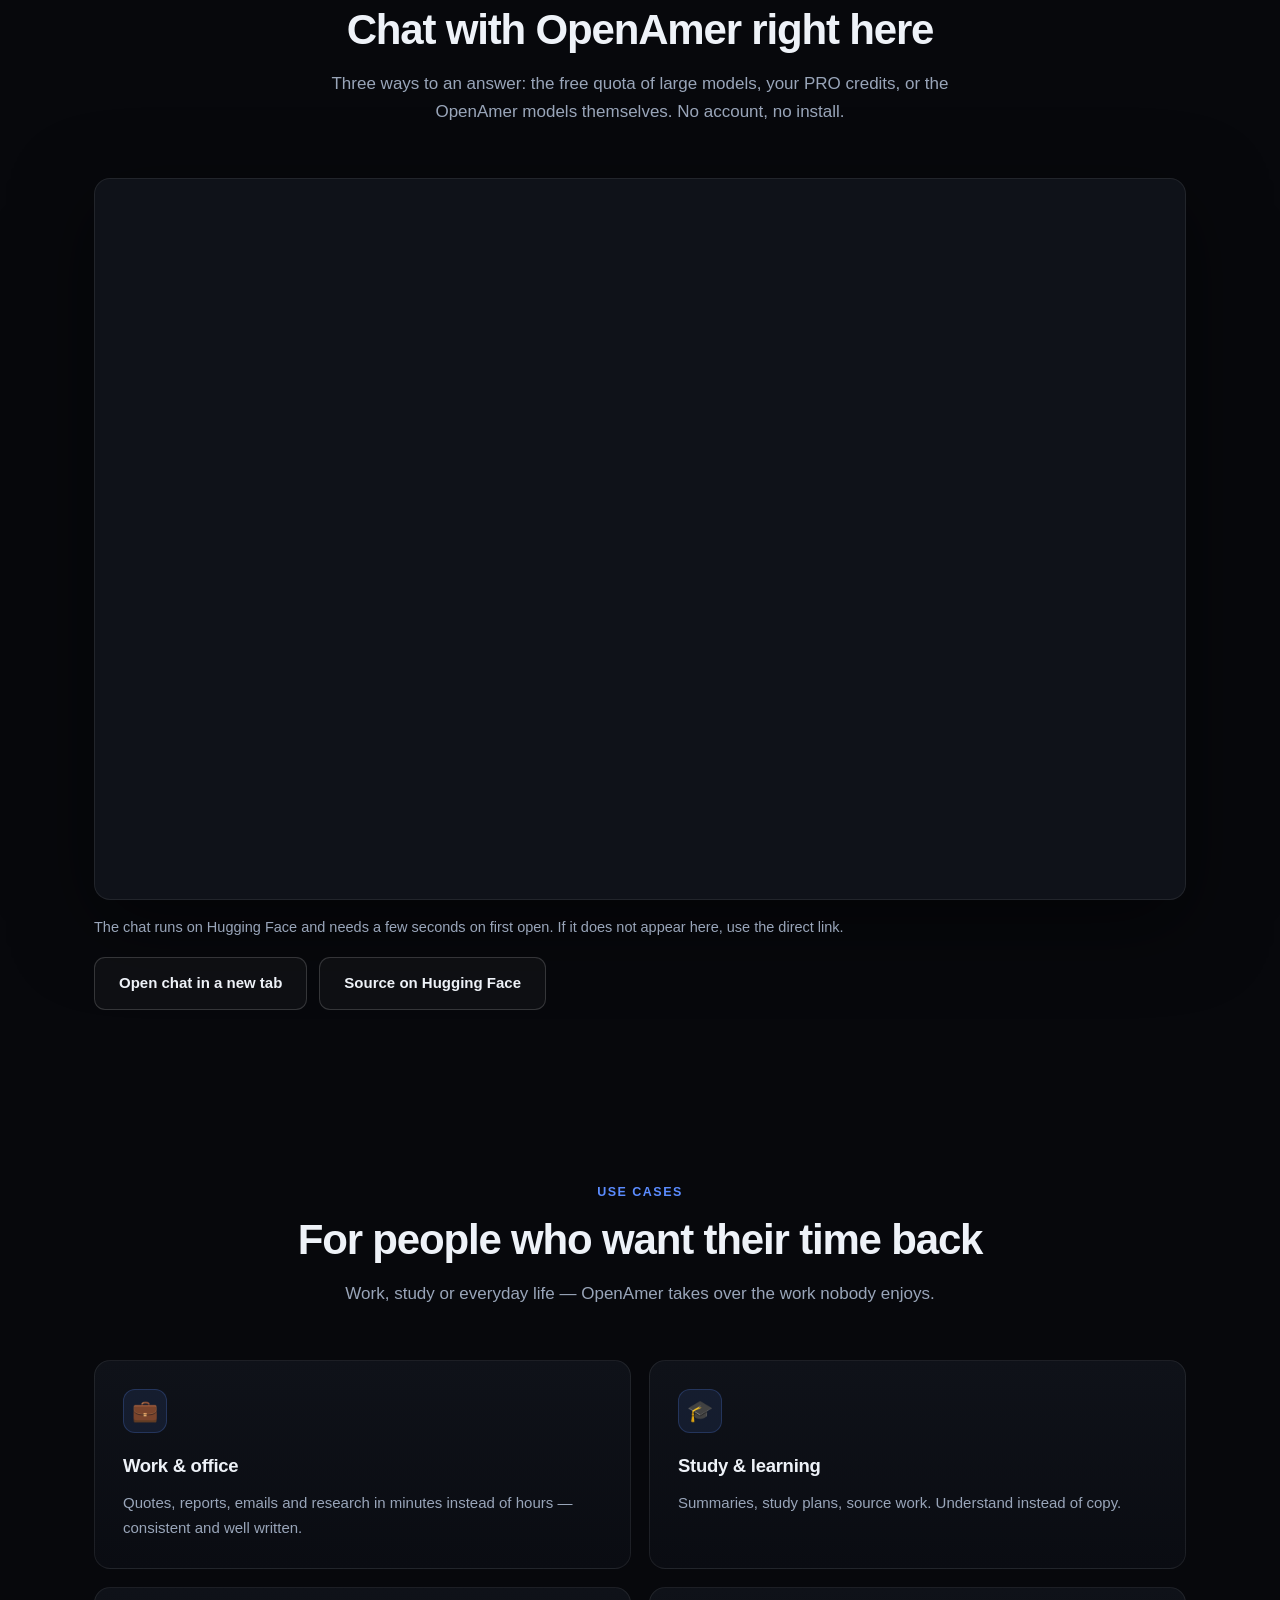
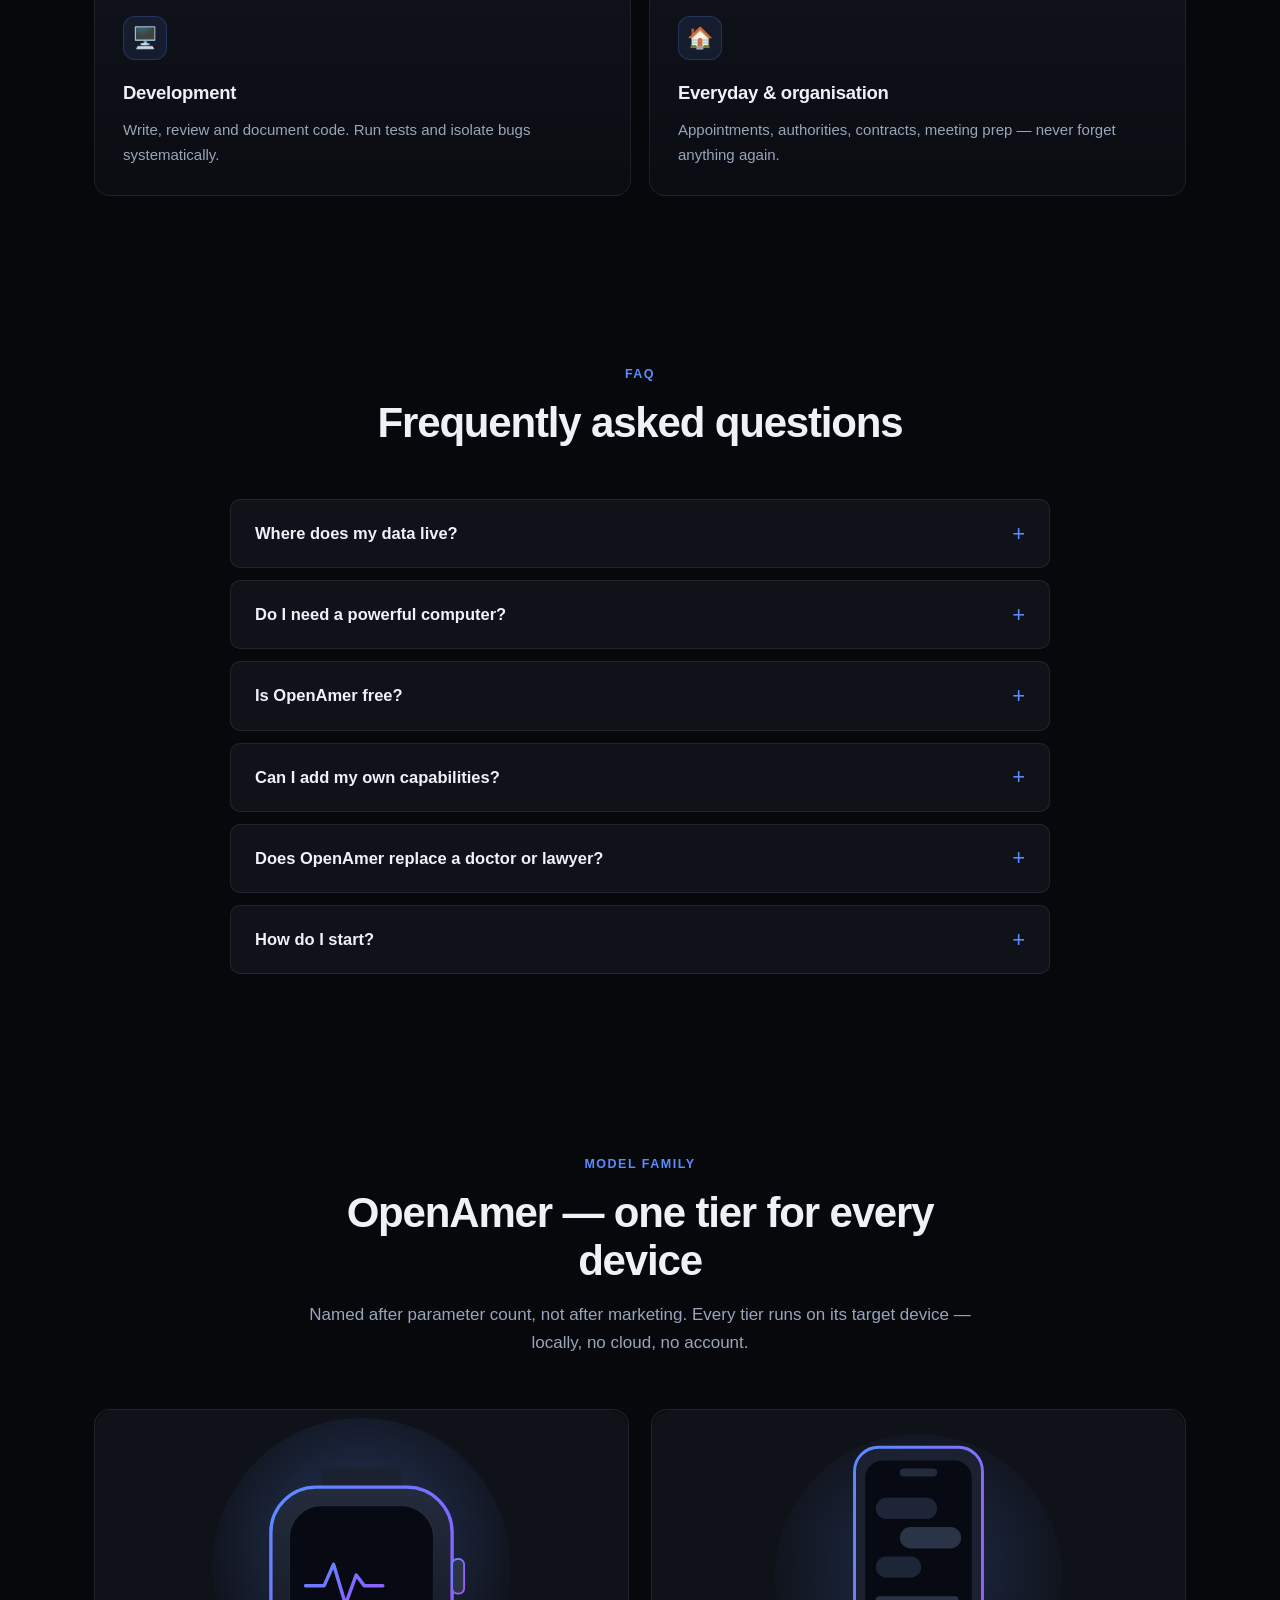
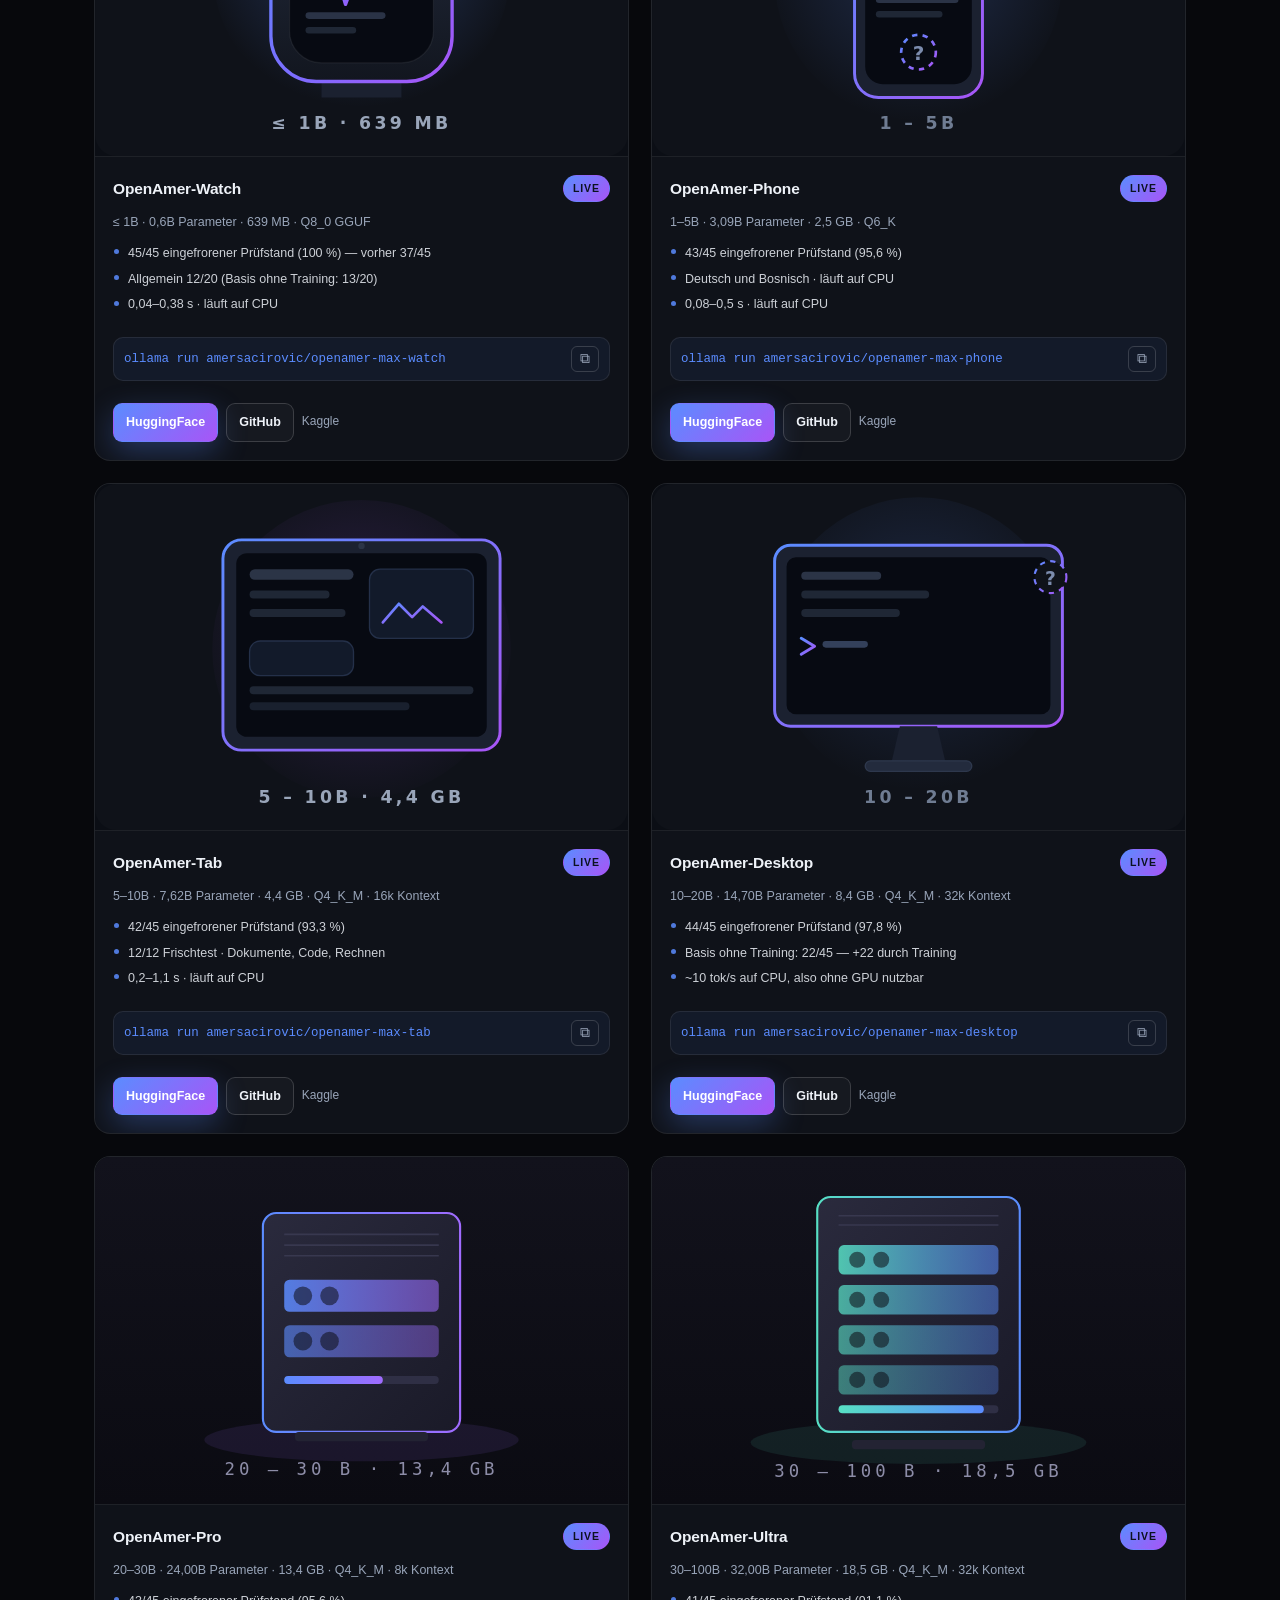
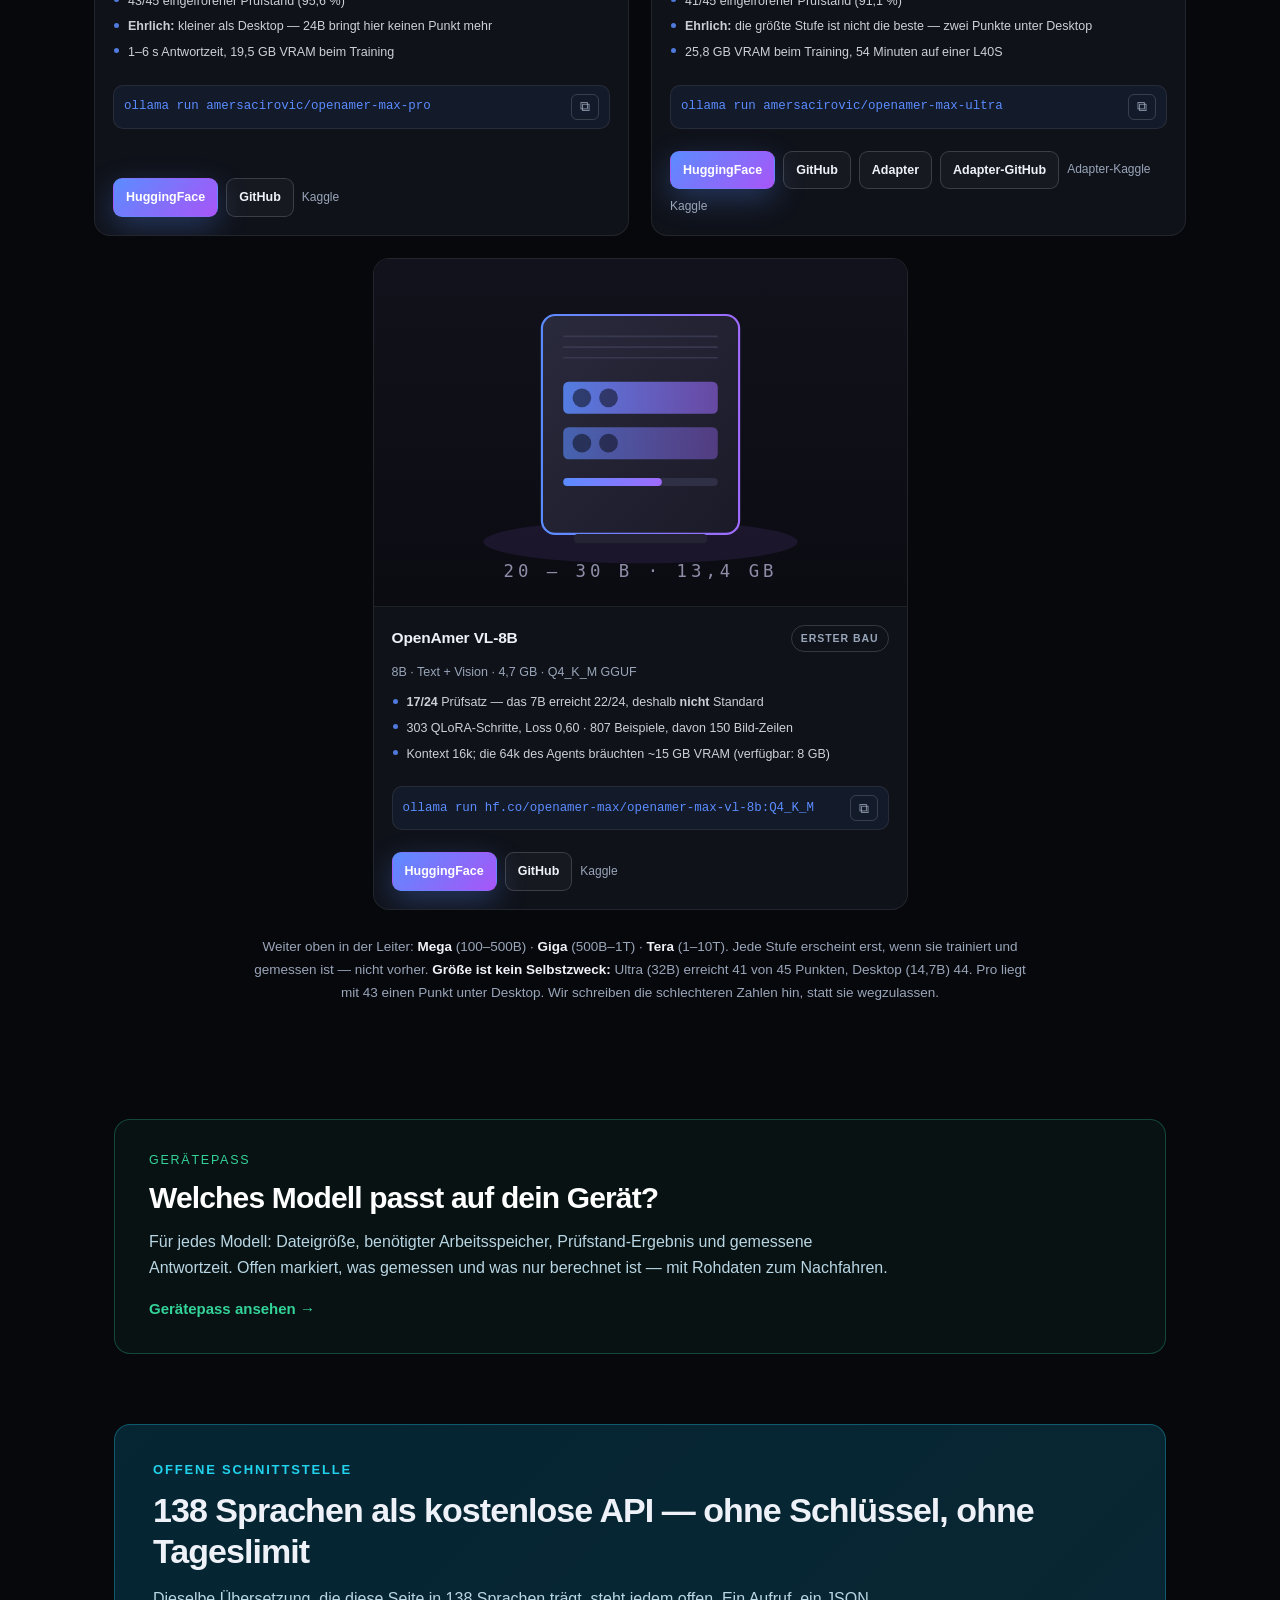
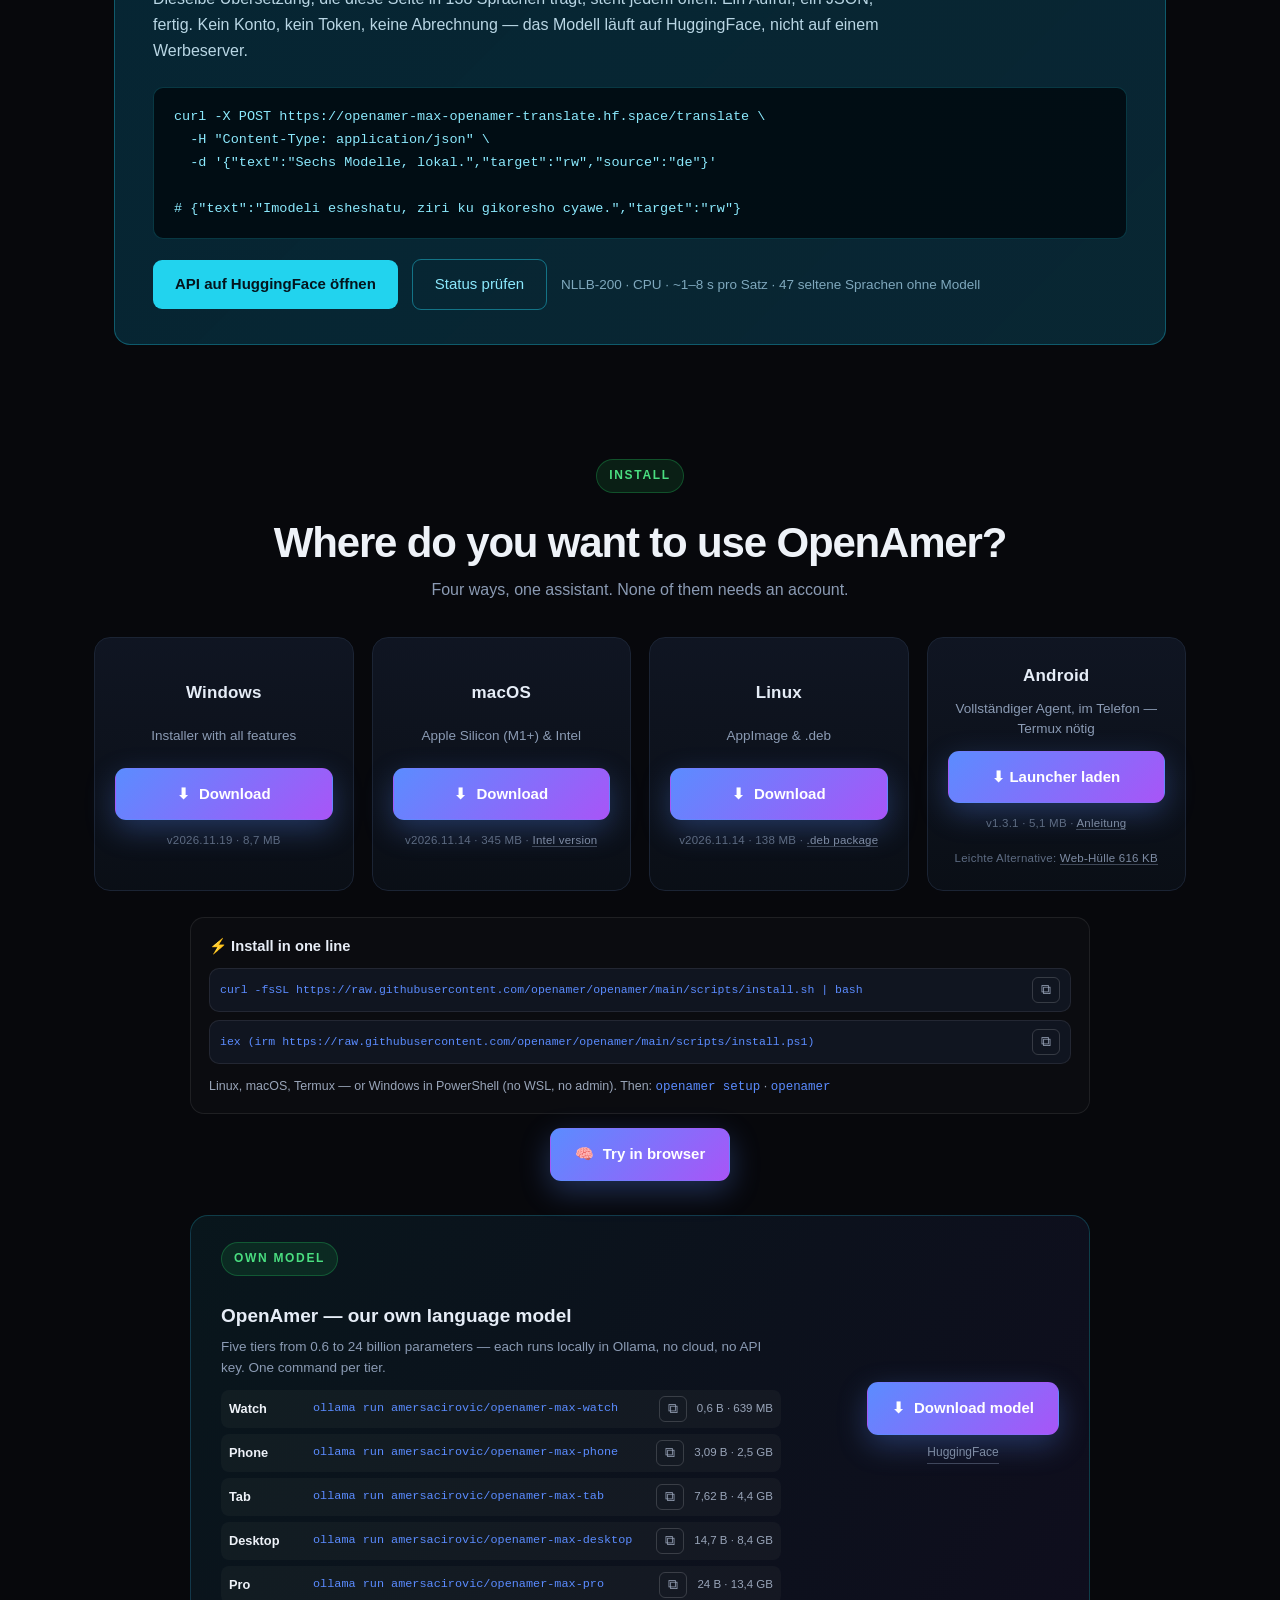
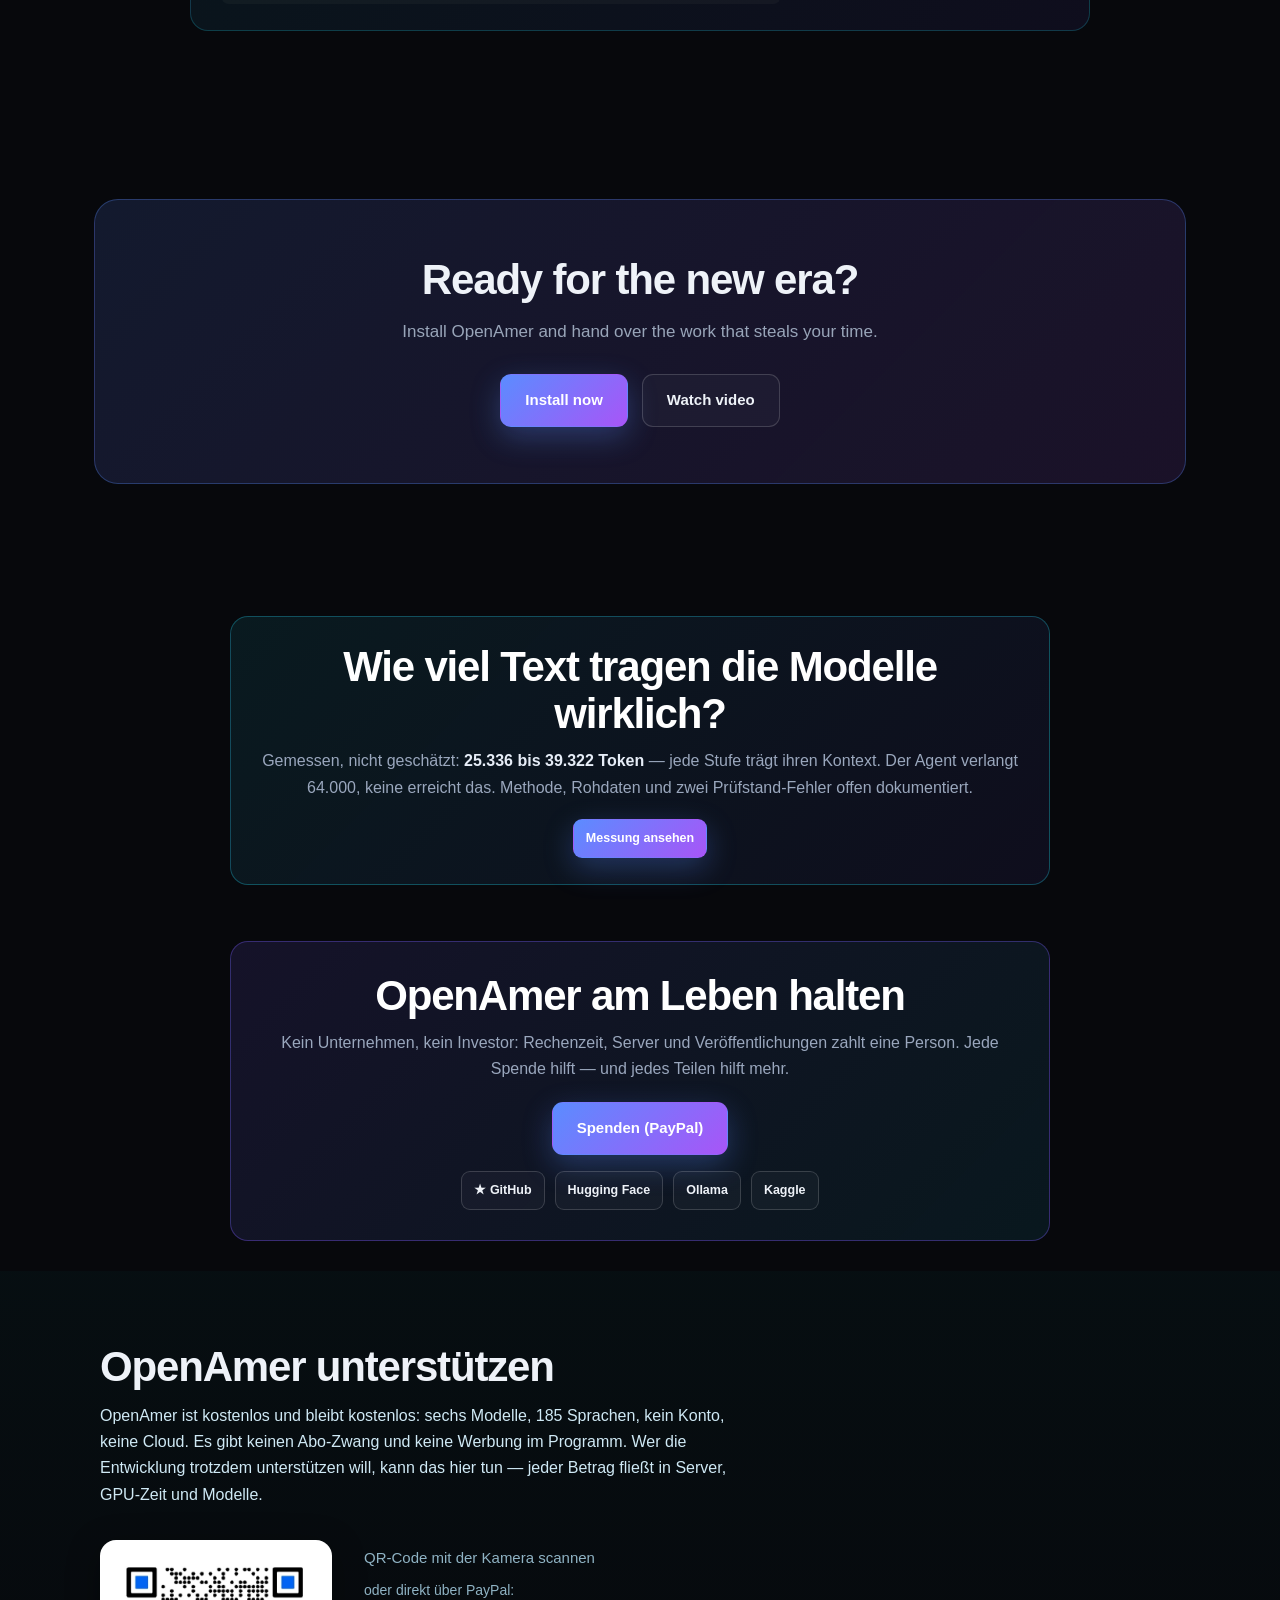
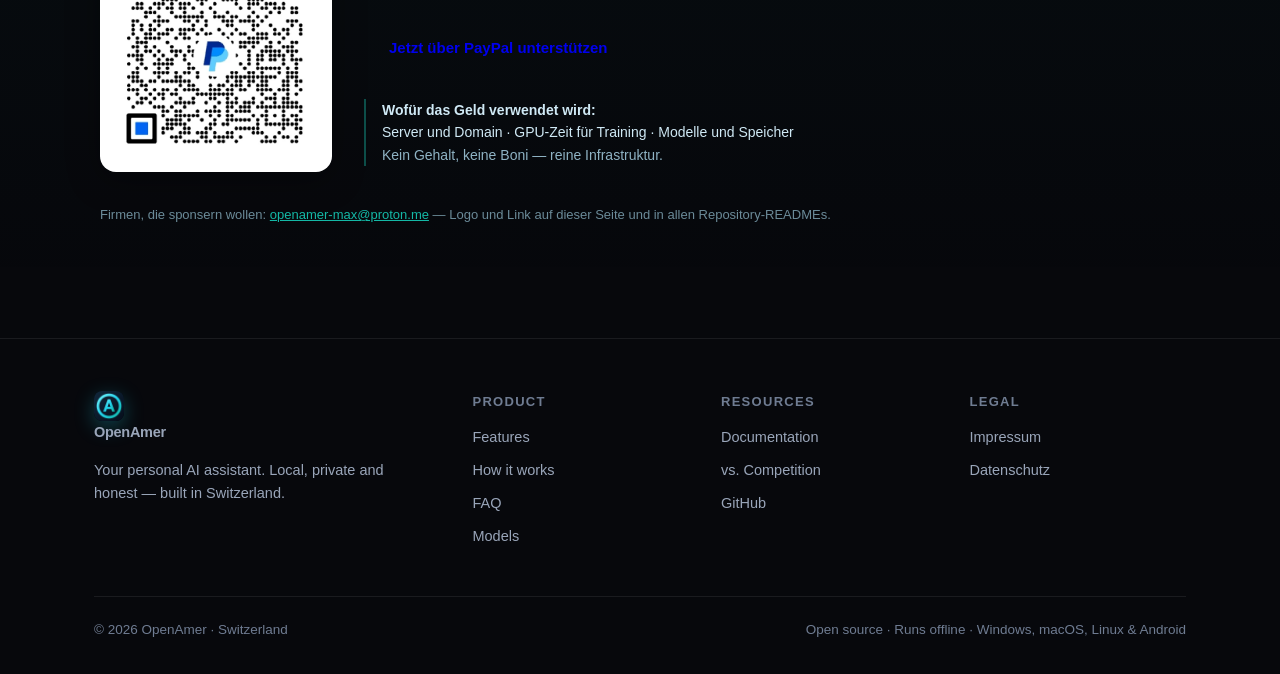
==== commit 7ebb7814: "feat: embed the OpenAmer chat on the landing page The chat space accepts framing (no X-Frame-Options" ====
--- a/index.html
+++ b/index.html
@@ -533,6 +533,30 @@
 </section>
 
 
+<section id="chat" class="chat-section">
+  <div class="wrap">
+    <div class="section-head reveal">
+      <div class="eyebrow" data-i18n="chat_eyebrow">Sofort ausprobieren</div>
+      <h2 data-i18n="chat_title">Chatte direkt mit OpenAmer</h2>
+      <p data-i18n="chat_sub">Drei Wege zur Antwort: das kostenlose Kontingent großer Modelle, das PRO-Guthaben oder die eigenen OpenAmer-Modelle. Kein Konto, keine Installation.</p>
+    </div>
+    <div class="chat-frame reveal">
+      <iframe
+        src="https://openamer-max-openamer-chat.hf.space"
+        title="OpenAmer Chat"
+        loading="lazy"
+        allow="clipboard-write"
+        referrerpolicy="no-referrer-when-downgrade"></iframe>
+    </div>
+    <p class="chat-hint" data-i18n="chat_hint">Der Chat läuft auf Hugging Face und braucht beim ersten Öffnen einige Sekunden. Wenn er hier nicht erscheint, hilft der direkte Link.</p>
+    <p class="chat-links">
+      <a class="btn btn-ghost" href="https://openamer-max-openamer-chat.hf.space" target="_blank" rel="noopener" data-i18n="chat_open">Chat in neuem Tab öffnen</a>
+      <a class="btn btn-ghost" href="https://huggingface.co/spaces/openamer-max/openamer-chat" target="_blank" rel="noopener" data-i18n="chat_space">Quellcode auf Hugging Face</a>
+    </p>
+  </div>
+</section>
+
+
 <section>
 
   <div class="wrap">
--- a/assets/style.css
+++ b/assets/style.css
@@ -350,6 +350,21 @@
   .demo-grid { grid-template-columns: 1fr; }
   .demos-section { padding: 64px 0; }
   .demo-card picture, .demo-card img { height: 210px; }
+}
+
+/* Chat-Abschnitt: der Hugging-Face-Space im iframe.
+   Feste Hoehe, weil ein iframe ohne Hoehe sonst auf 150 px zusammenfaellt;
+   auf schmalen Geraeten kuerzer, damit die Seite nicht endlos scrollt. */
+.chat-section { padding: 88px 0; }
+.chat-frame { margin-top: 34px; border: 1px solid var(--border);
+  border-radius: var(--radius); overflow: hidden; background: var(--surface);
+  box-shadow: var(--shadow); }
+.chat-frame iframe { display: block; width: 100%; height: 720px; border: 0; }
+.chat-hint { margin: 16px 0 0; color: var(--muted); font-size: 14.5px; line-height: 1.6; }
+.chat-links { display: flex; flex-wrap: wrap; gap: 12px; margin-top: 18px; }
+@media (max-width: 860px) {
+  .chat-section { padding: 64px 0; }
+  .chat-frame iframe { height: 560px; }
 }
 
 /* Hero-Banner: Logo + Wortmarke, Trennlinie, Tagline, Plattformzeile - alles zentriert */
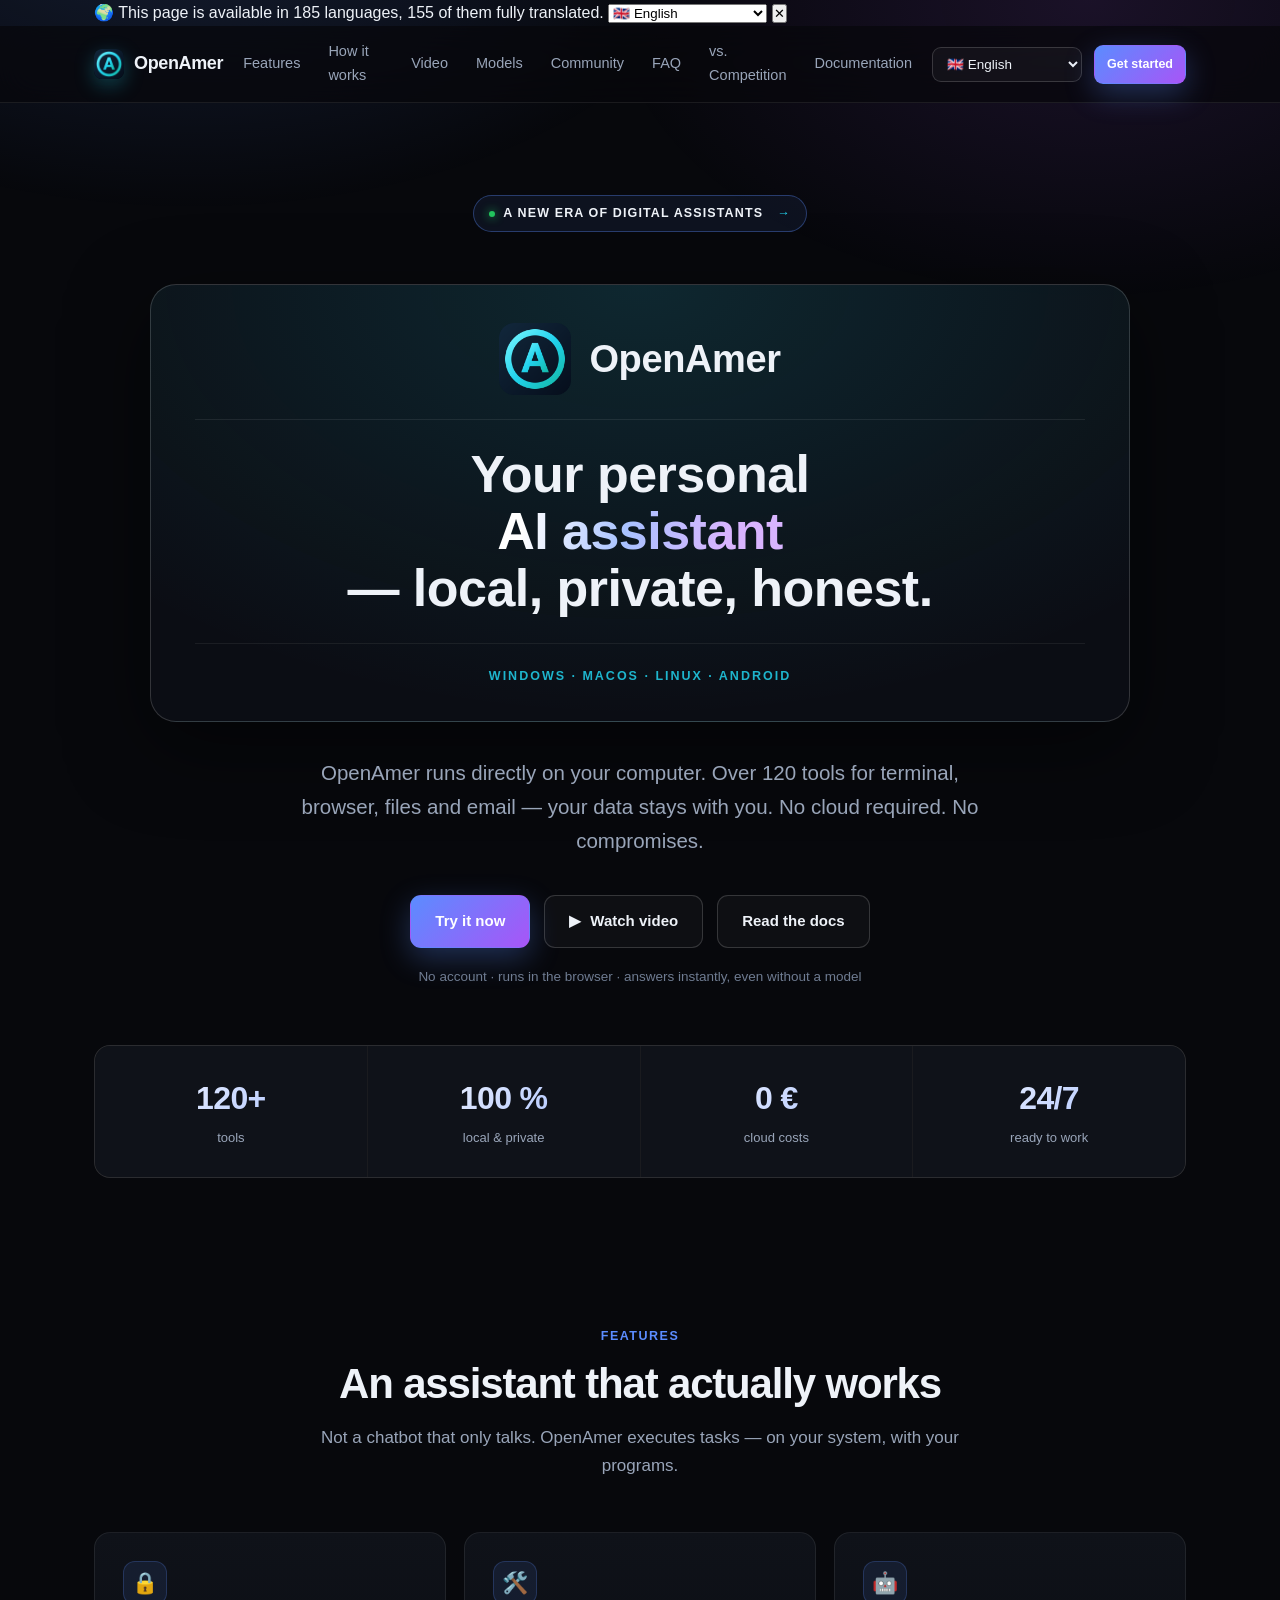
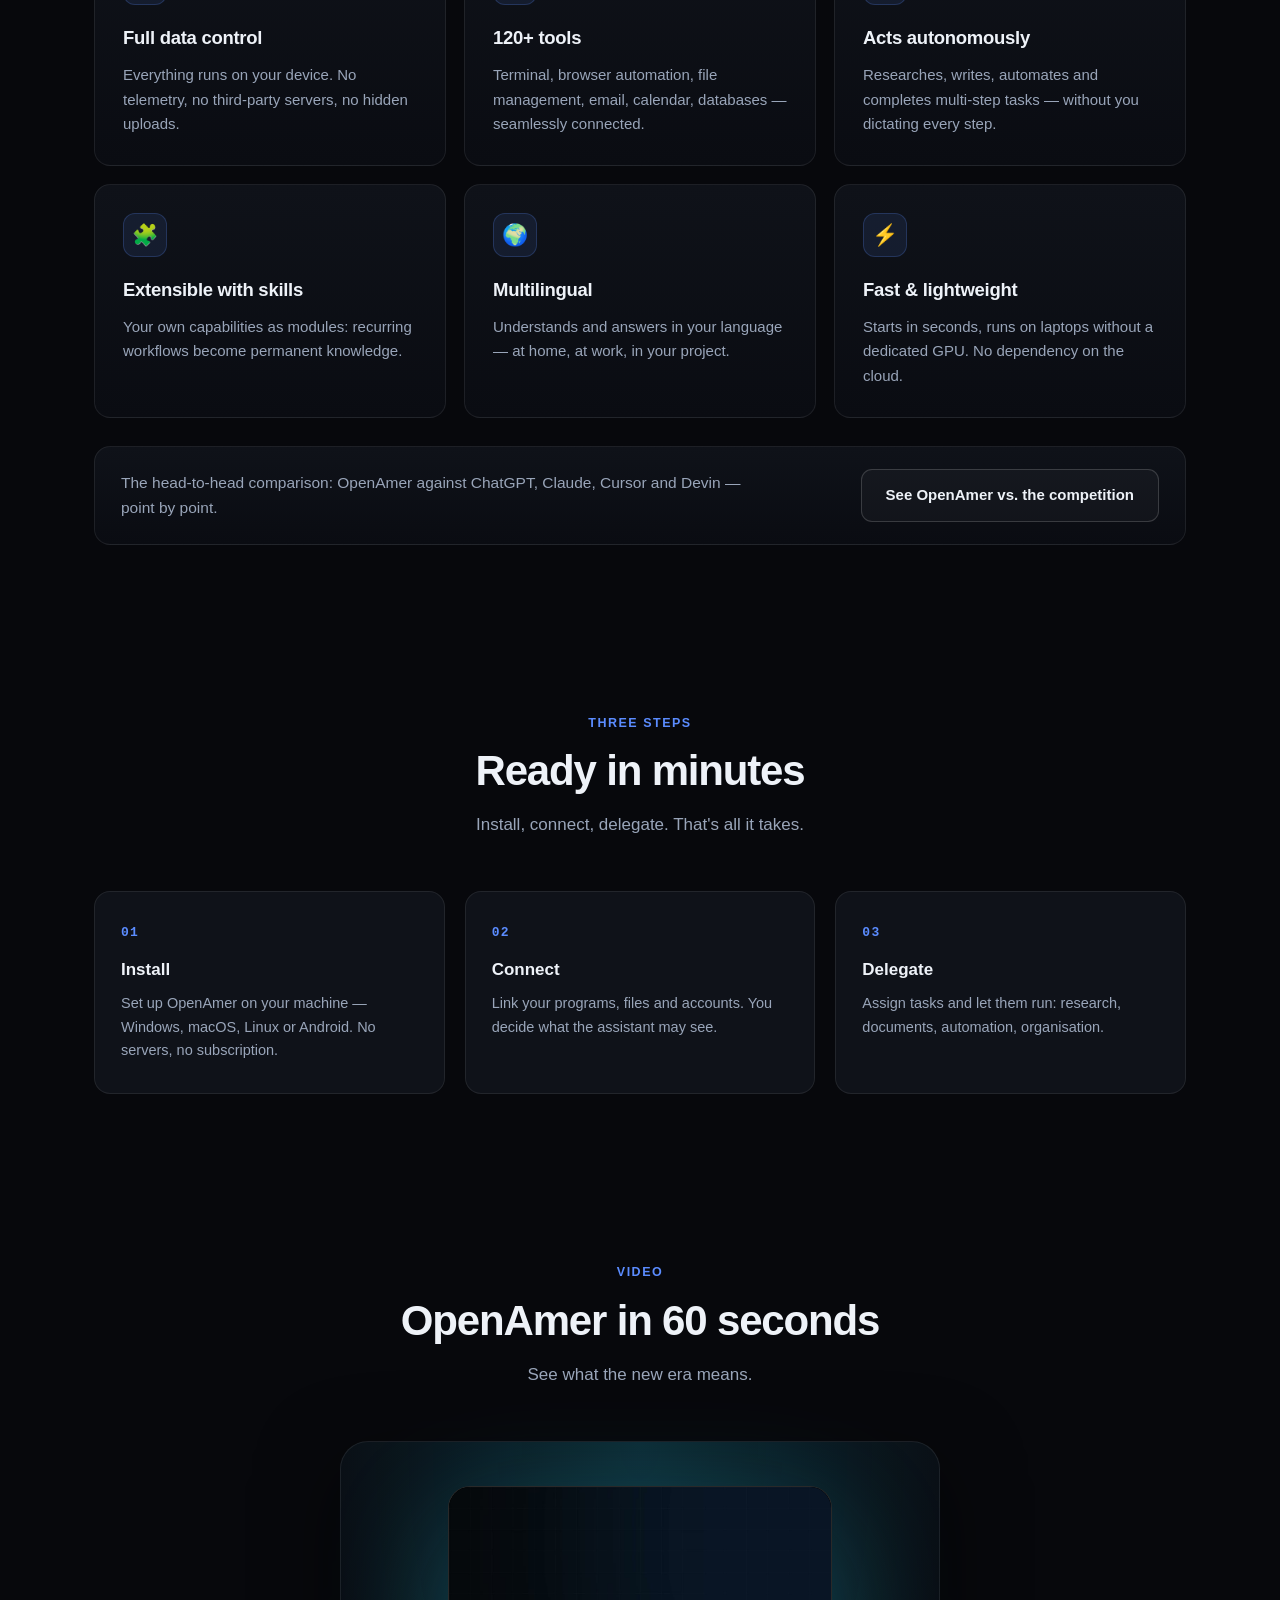
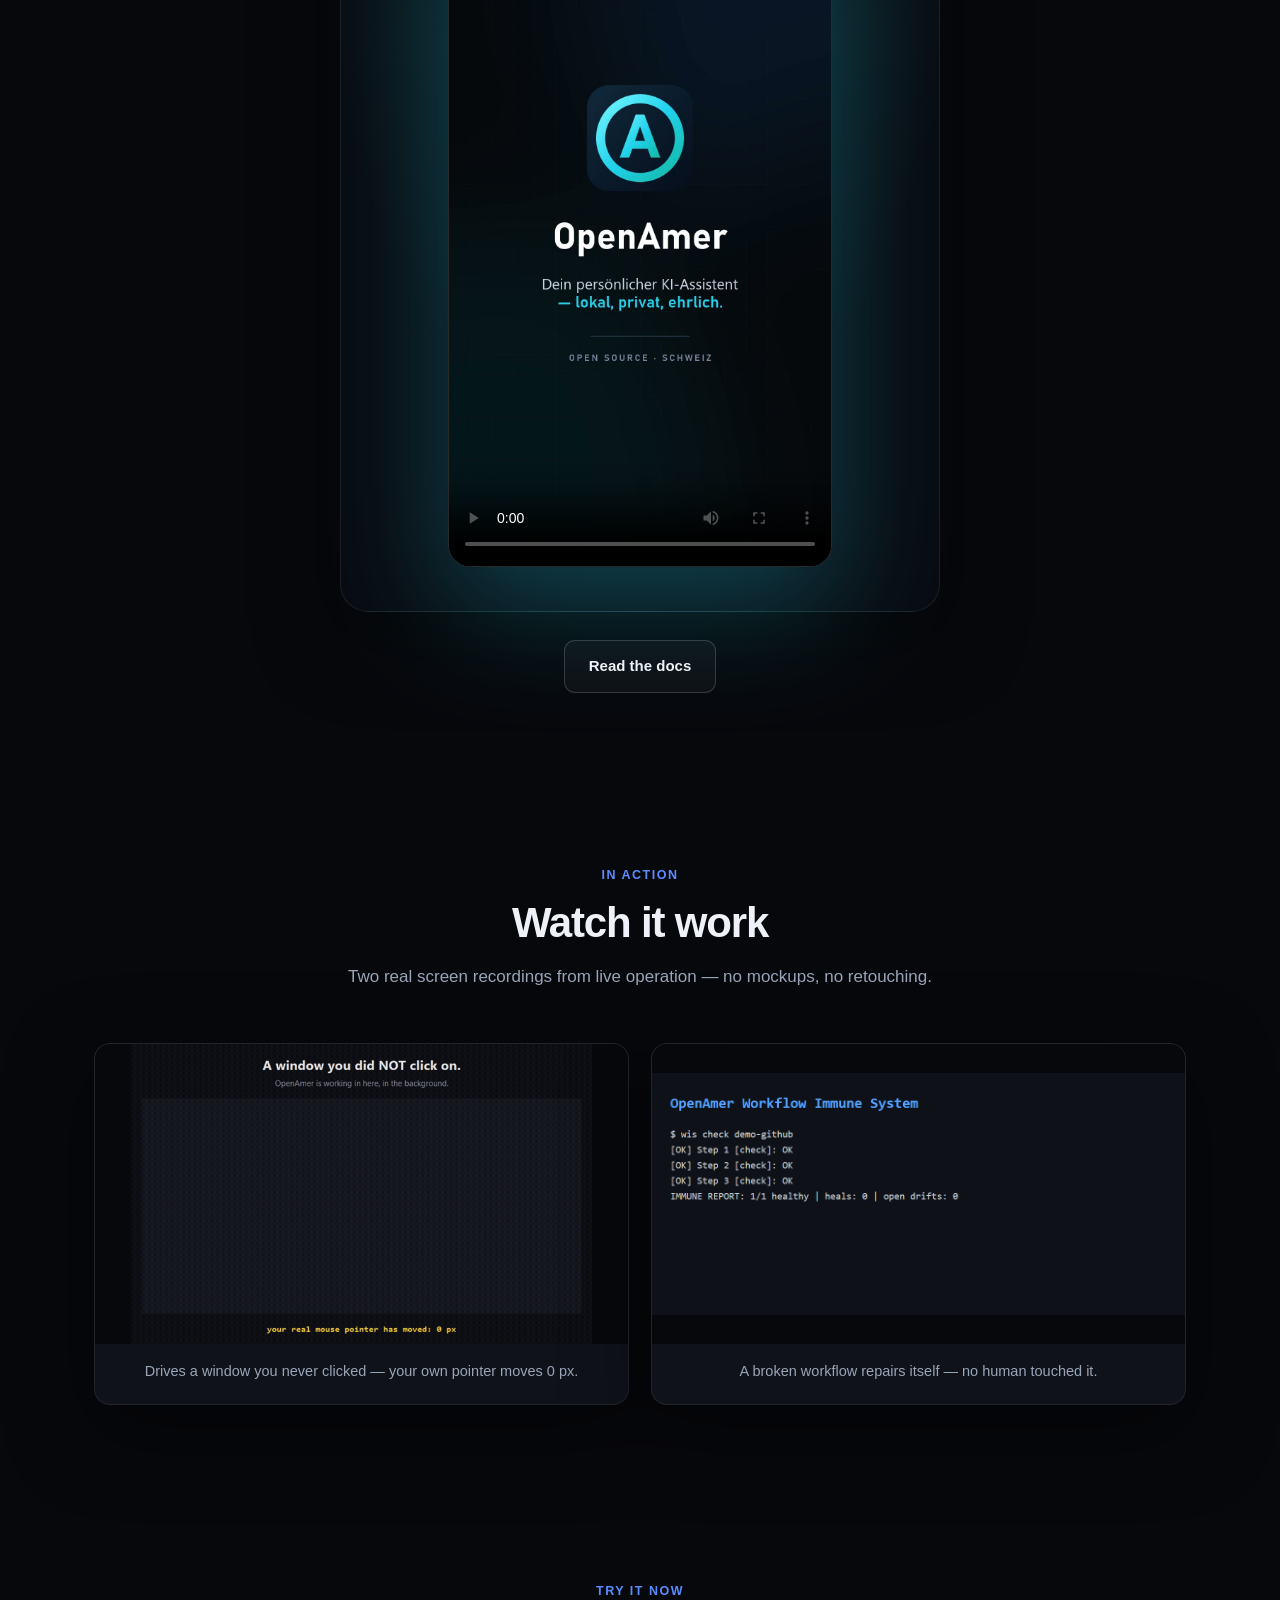
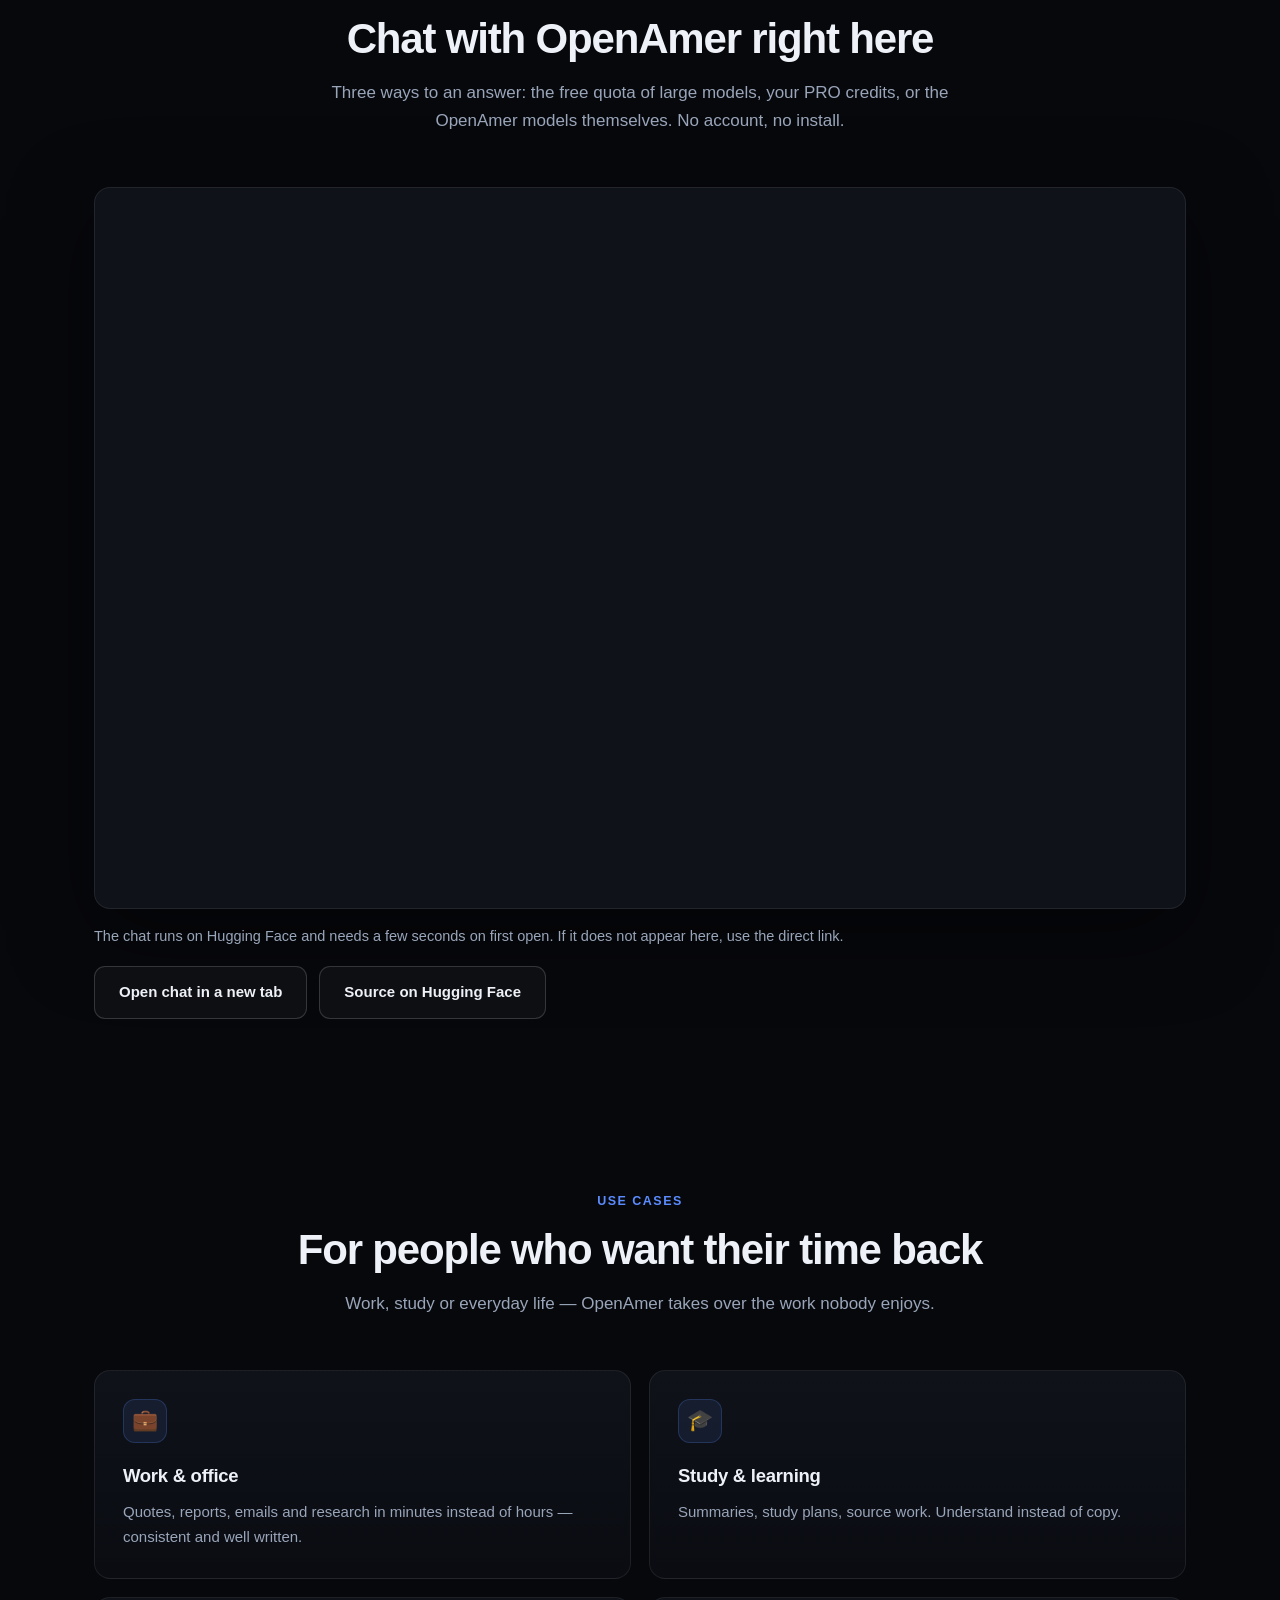
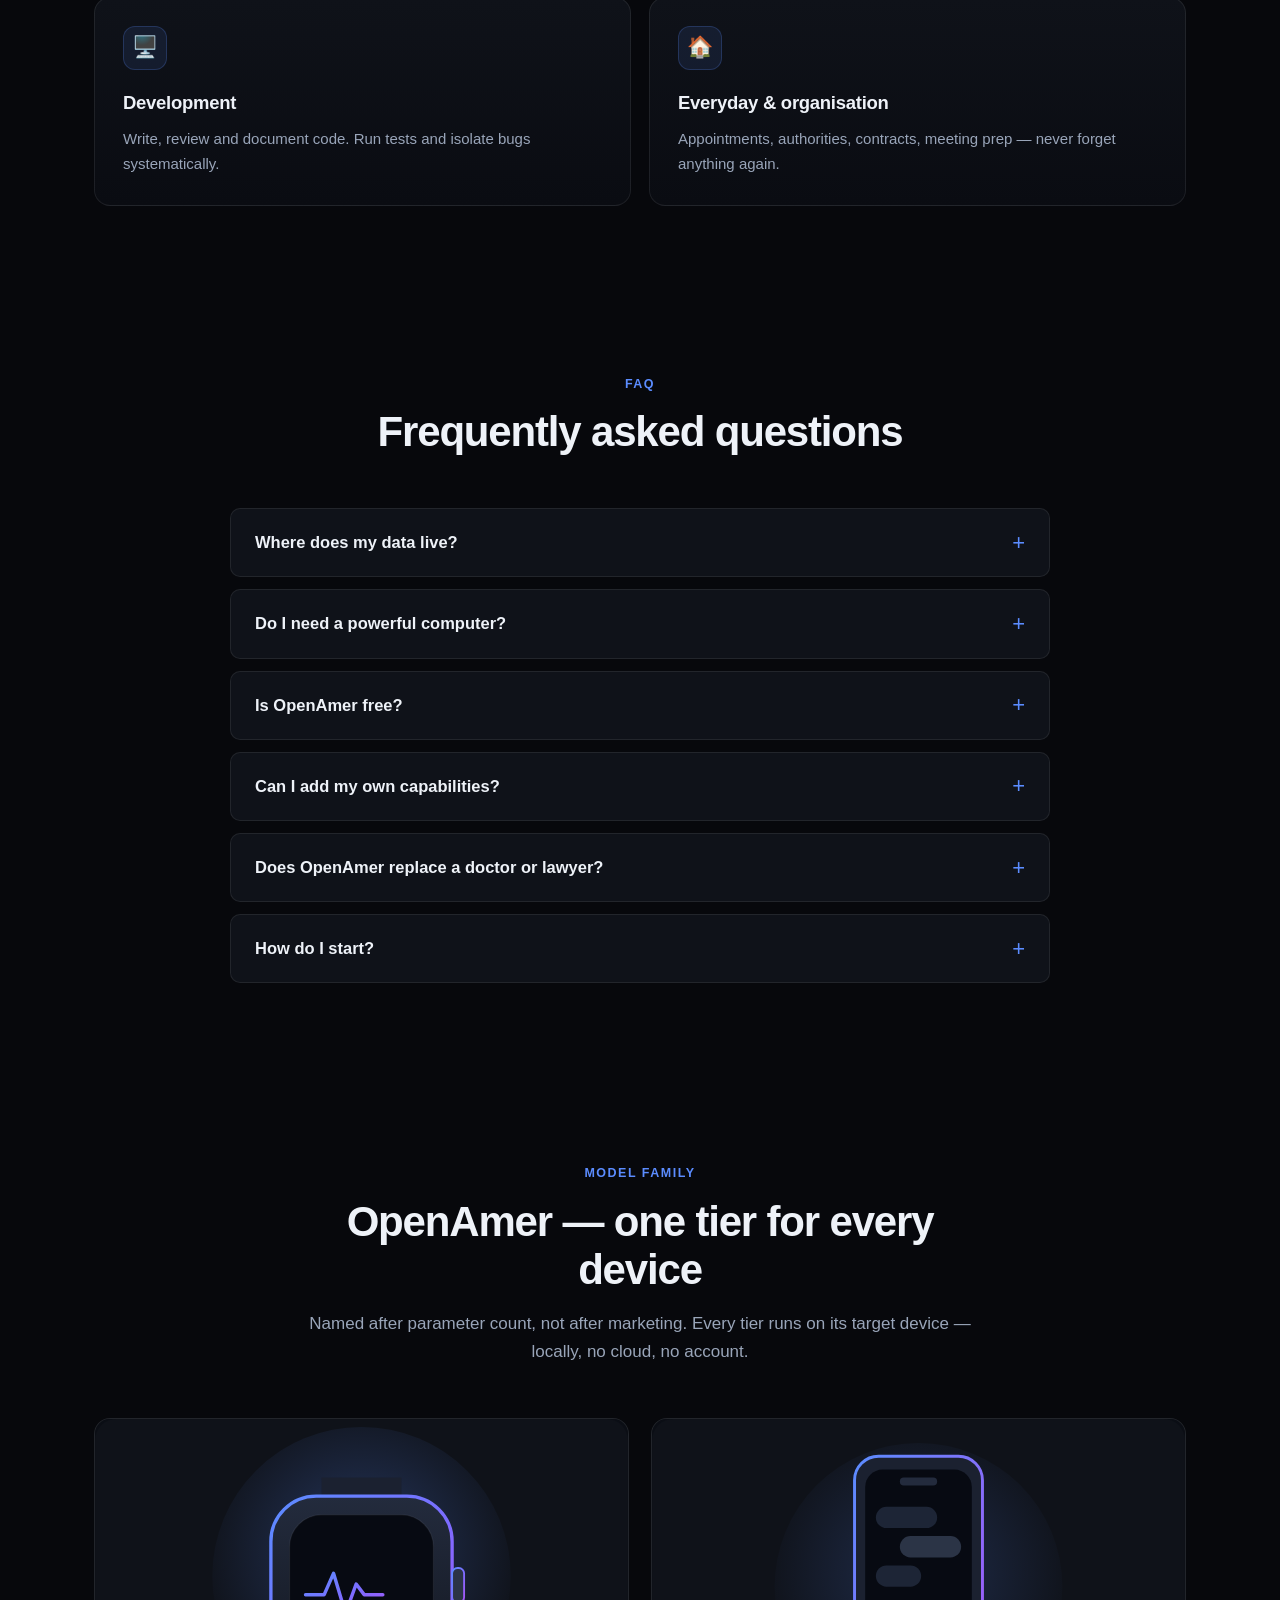
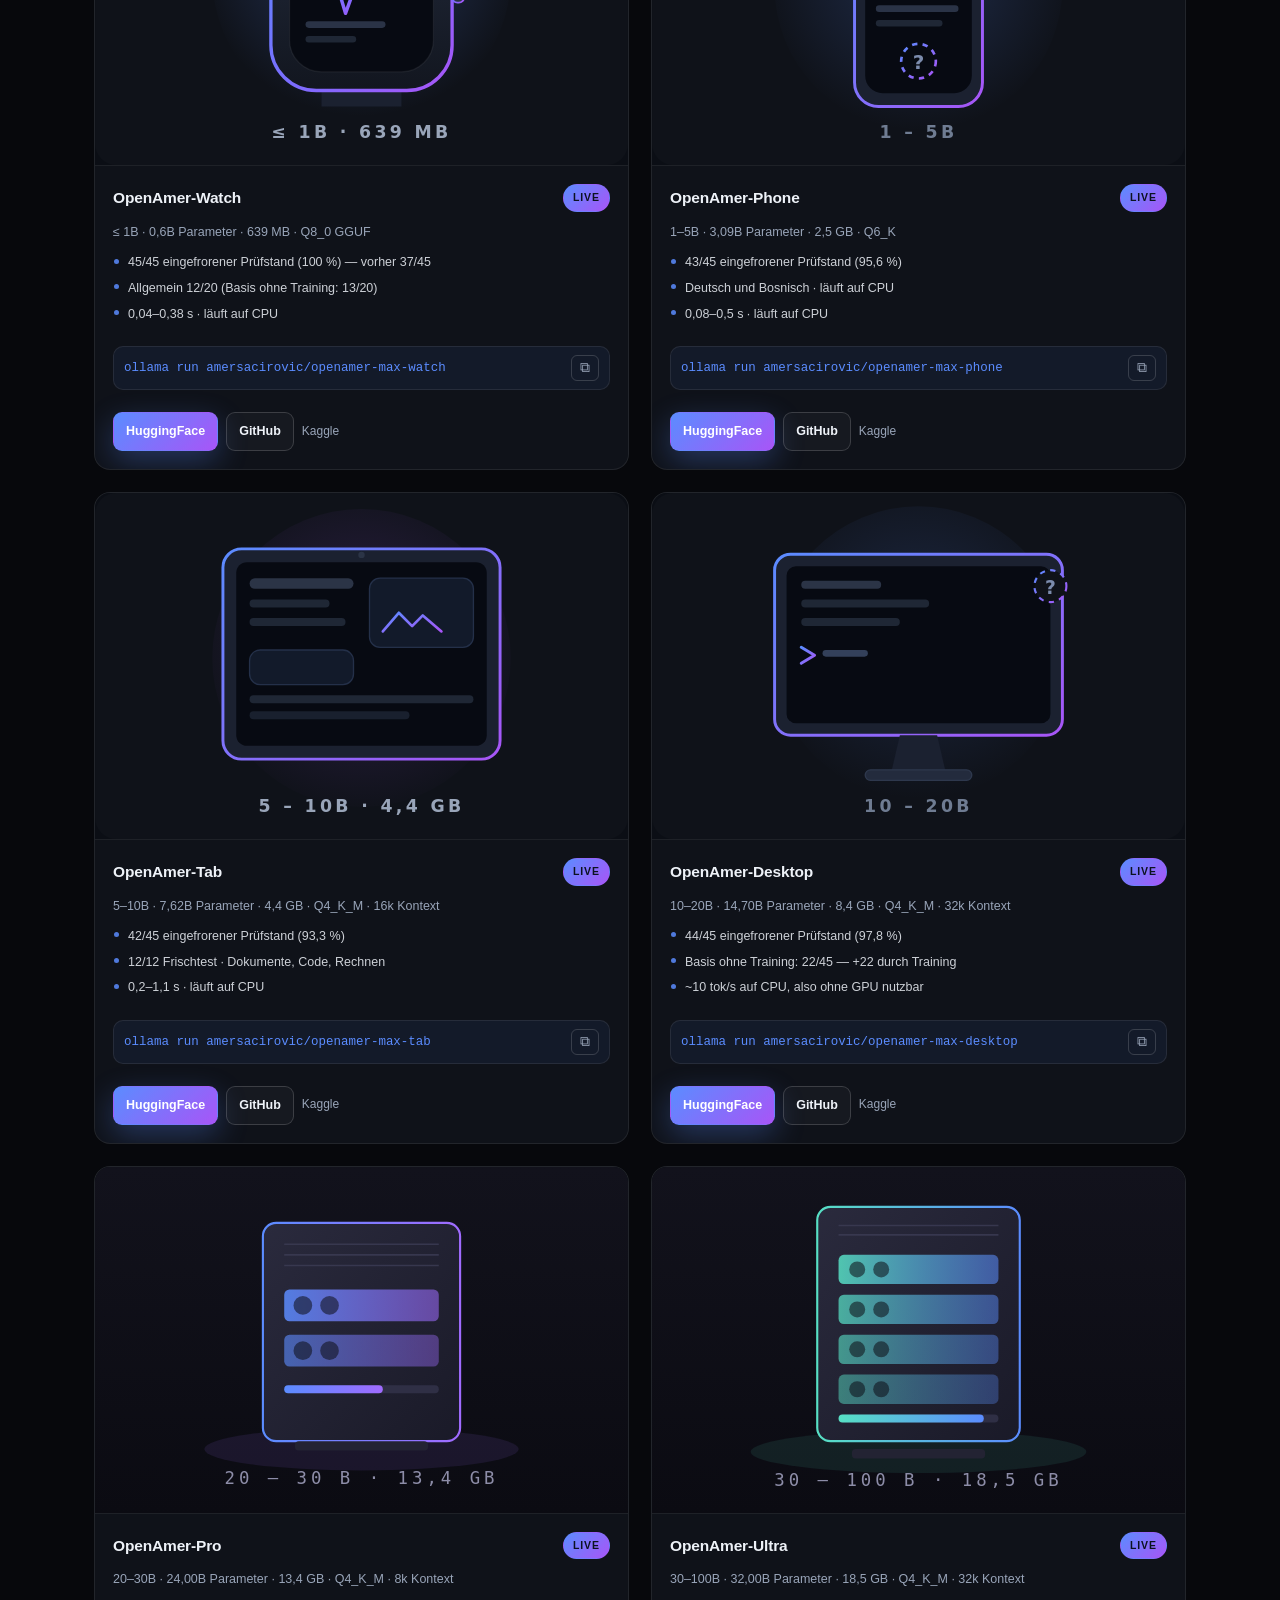
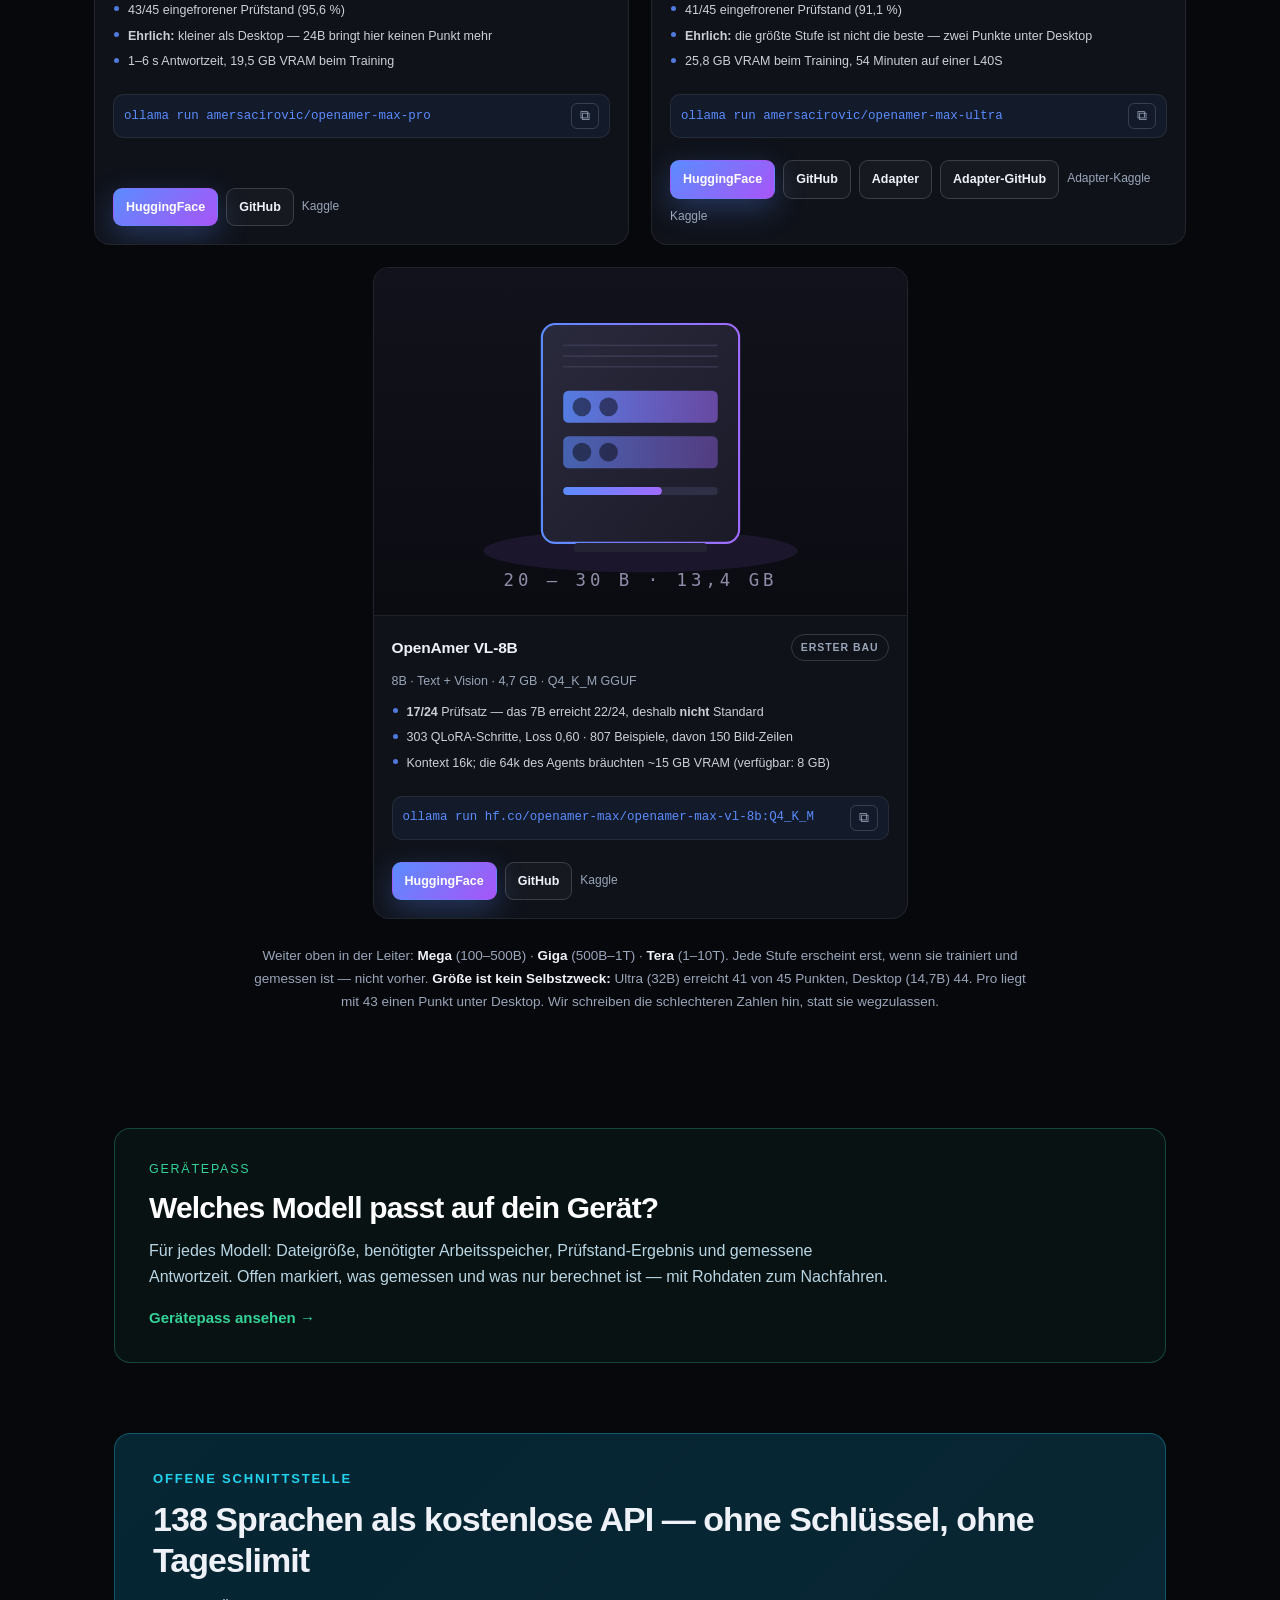
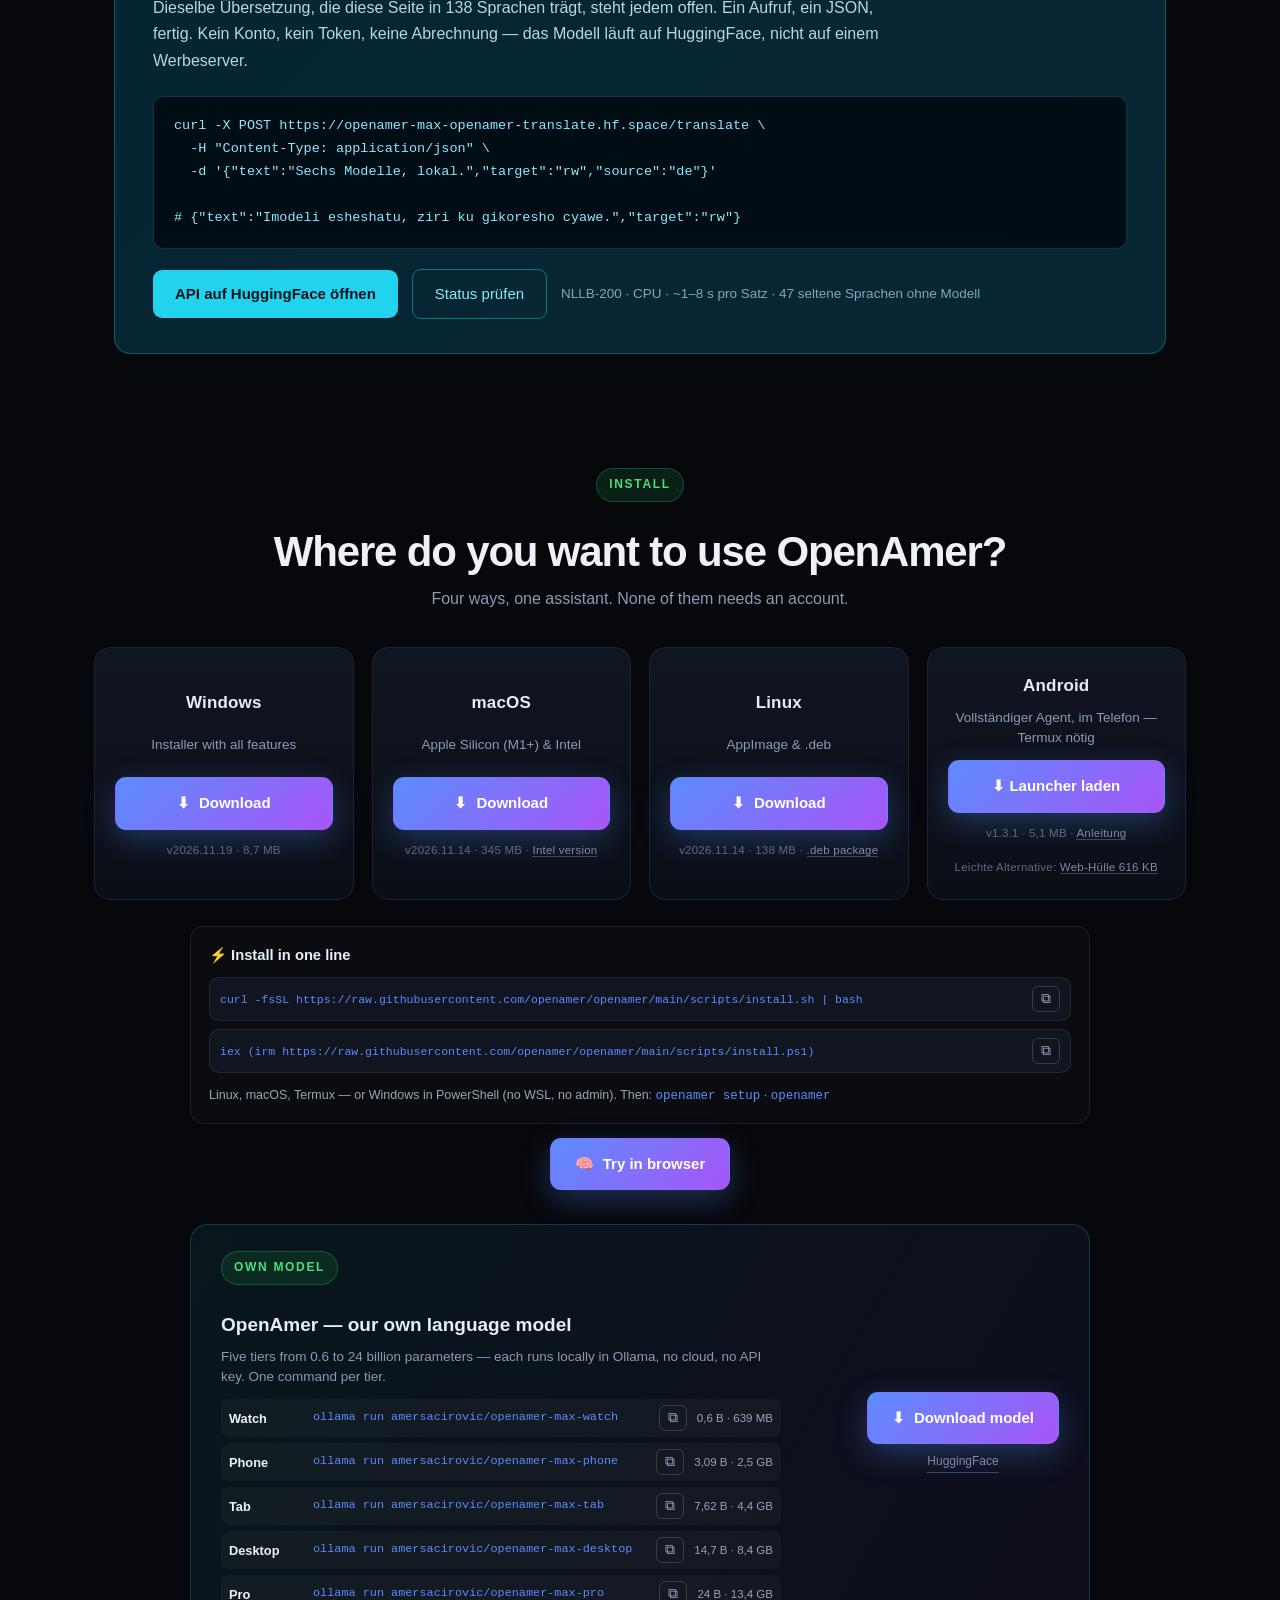
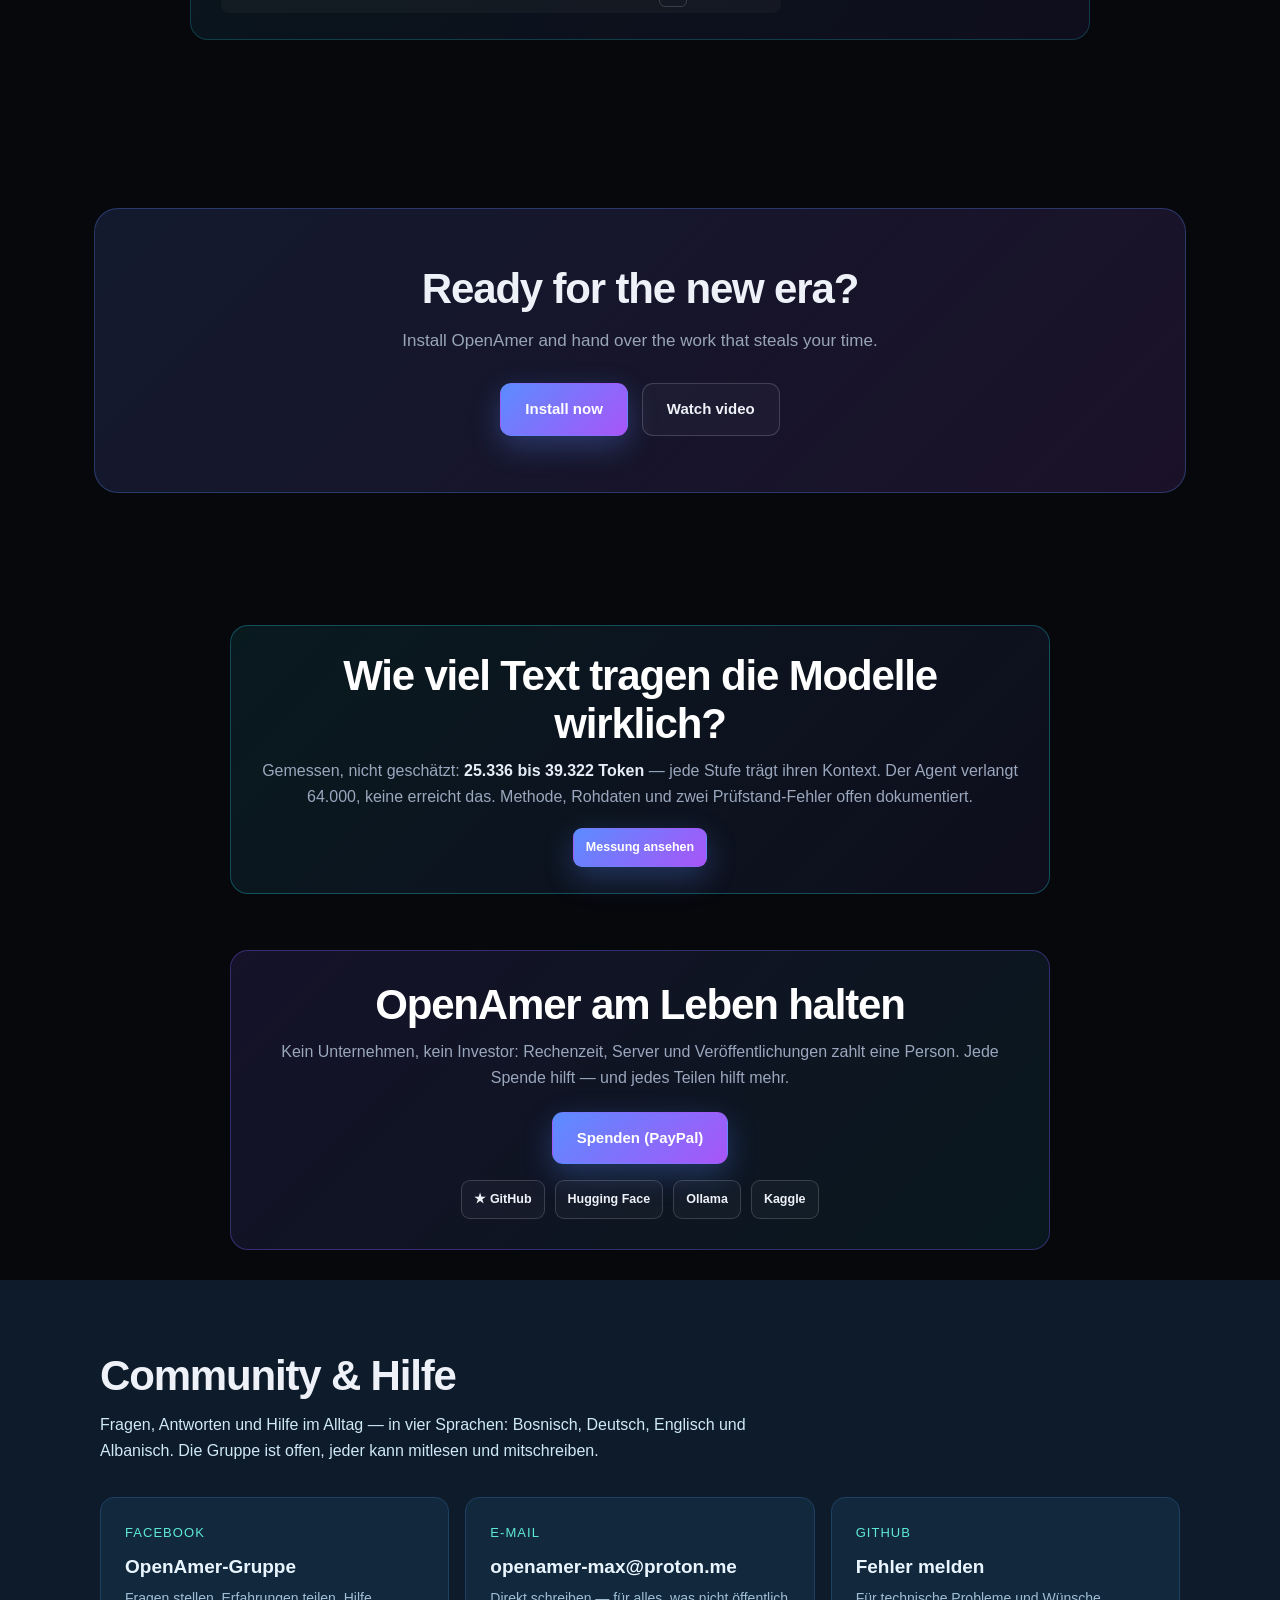
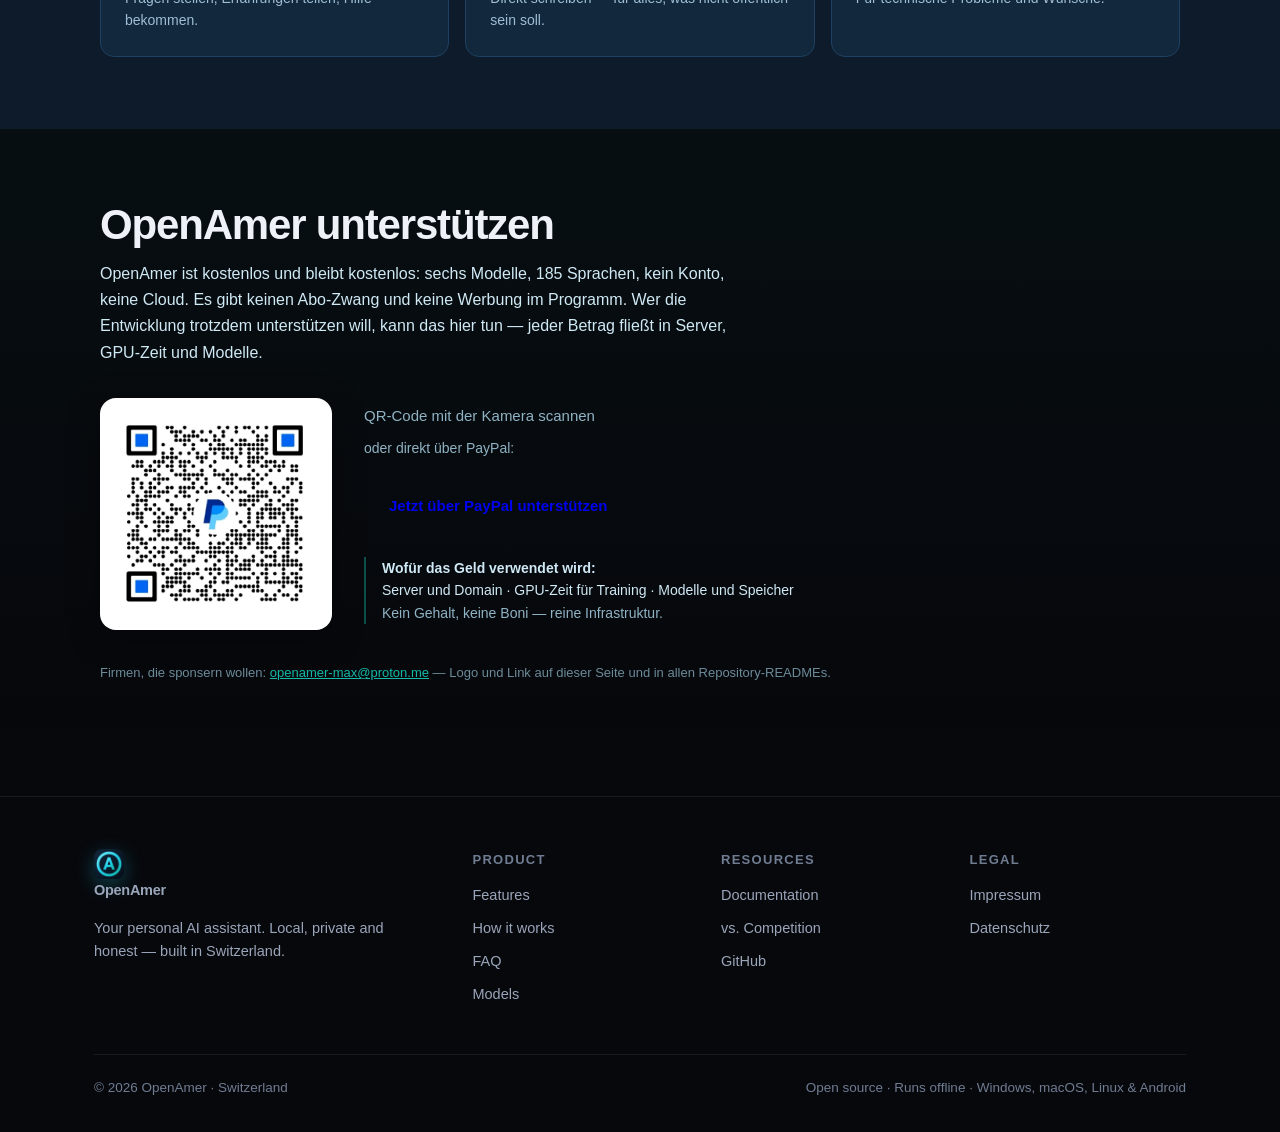
==== commit 0964b4e6: "feat: Community-Sektion mit Facebook-Gruppe" ====
--- a/index.html
+++ b/index.html
@@ -144,6 +144,7 @@
 
         <a href="#modelle" data-i18n="nav_models">Modelle</a>
 
+            <a href="#community" data-i18n="nav_community">Community</a>
       <a href="#faq" data-i18n="nav_faq">FAQ</a>
 
       <a href="https://github.com/openamer-max/openamer#-openamer-vs-the-competition" target="_blank" rel="noopener" data-i18n="nav_vs">vs. Konkurrenz</a>
@@ -913,6 +914,47 @@
     <a class="btn btn-ghost btn-sm" href="https://www.kaggle.com/amersacirovic" target="_blank" rel="noopener">Kaggle</a>
   </p>
 </section>
+
+  <section id="community" style="padding:72px 0;background:#0d1b2a">
+    <div style="max-width:1120px;margin:0 auto;padding:0 20px">
+      <h2 style="font-size:clamp(28px,4vw,42px);margin:0 0 12px">Community &amp; Hilfe</h2>
+      <p style="color:#cfe9f5;max-width:680px;margin:0 0 32px;line-height:1.65">
+        Fragen, Antworten und Hilfe im Alltag &mdash; in vier Sprachen:
+        Bosnisch, Deutsch, Englisch und Albanisch. Die Gruppe ist offen,
+        jeder kann mitlesen und mitschreiben.
+      </p>
+
+      <div style="display:grid;grid-template-columns:repeat(auto-fit,minmax(260px,1fr));gap:16px">
+        <a href="https://www.facebook.com/groups/1862788325147358/" target="_blank" rel="noopener"
+           style="display:block;padding:24px;border-radius:14px;background:#12283d;border:1px solid #1e4062;text-decoration:none">
+          <div style="font-size:13px;letter-spacing:.08em;text-transform:uppercase;color:#5eead4;margin-bottom:8px">Facebook</div>
+          <div style="font-size:19px;font-weight:600;color:#eaf6ff;margin-bottom:6px">OpenAmer-Gruppe</div>
+          <div style="font-size:14px;color:#9fbdd4;line-height:1.55">
+            Fragen stellen, Erfahrungen teilen, Hilfe bekommen.
+          </div>
+        </a>
+
+        <a href="mailto:openamer-max@proton.me"
+           style="display:block;padding:24px;border-radius:14px;background:#12283d;border:1px solid #1e4062;text-decoration:none">
+          <div style="font-size:13px;letter-spacing:.08em;text-transform:uppercase;color:#5eead4;margin-bottom:8px">E-Mail</div>
+          <div style="font-size:19px;font-weight:600;color:#eaf6ff;margin-bottom:6px">openamer-max@proton.me</div>
+          <div style="font-size:14px;color:#9fbdd4;line-height:1.55">
+            Direkt schreiben &mdash; für alles, was nicht öffentlich sein soll.
+          </div>
+        </a>
+
+        <a href="https://github.com/openamer-max/openamer/issues" target="_blank" rel="noopener"
+           style="display:block;padding:24px;border-radius:14px;background:#12283d;border:1px solid #1e4062;text-decoration:none">
+          <div style="font-size:13px;letter-spacing:.08em;text-transform:uppercase;color:#5eead4;margin-bottom:8px">GitHub</div>
+          <div style="font-size:19px;font-weight:600;color:#eaf6ff;margin-bottom:6px">Fehler melden</div>
+          <div style="font-size:14px;color:#9fbdd4;line-height:1.55">
+            Für technische Probleme und Wünsche.
+          </div>
+        </a>
+      </div>
+    </div>
+  </section>
+
 
 
 <section id="unterstuetzen" style="padding:72px 24px;background:linear-gradient(180deg,rgba(20,184,166,0.04),transparent)">
